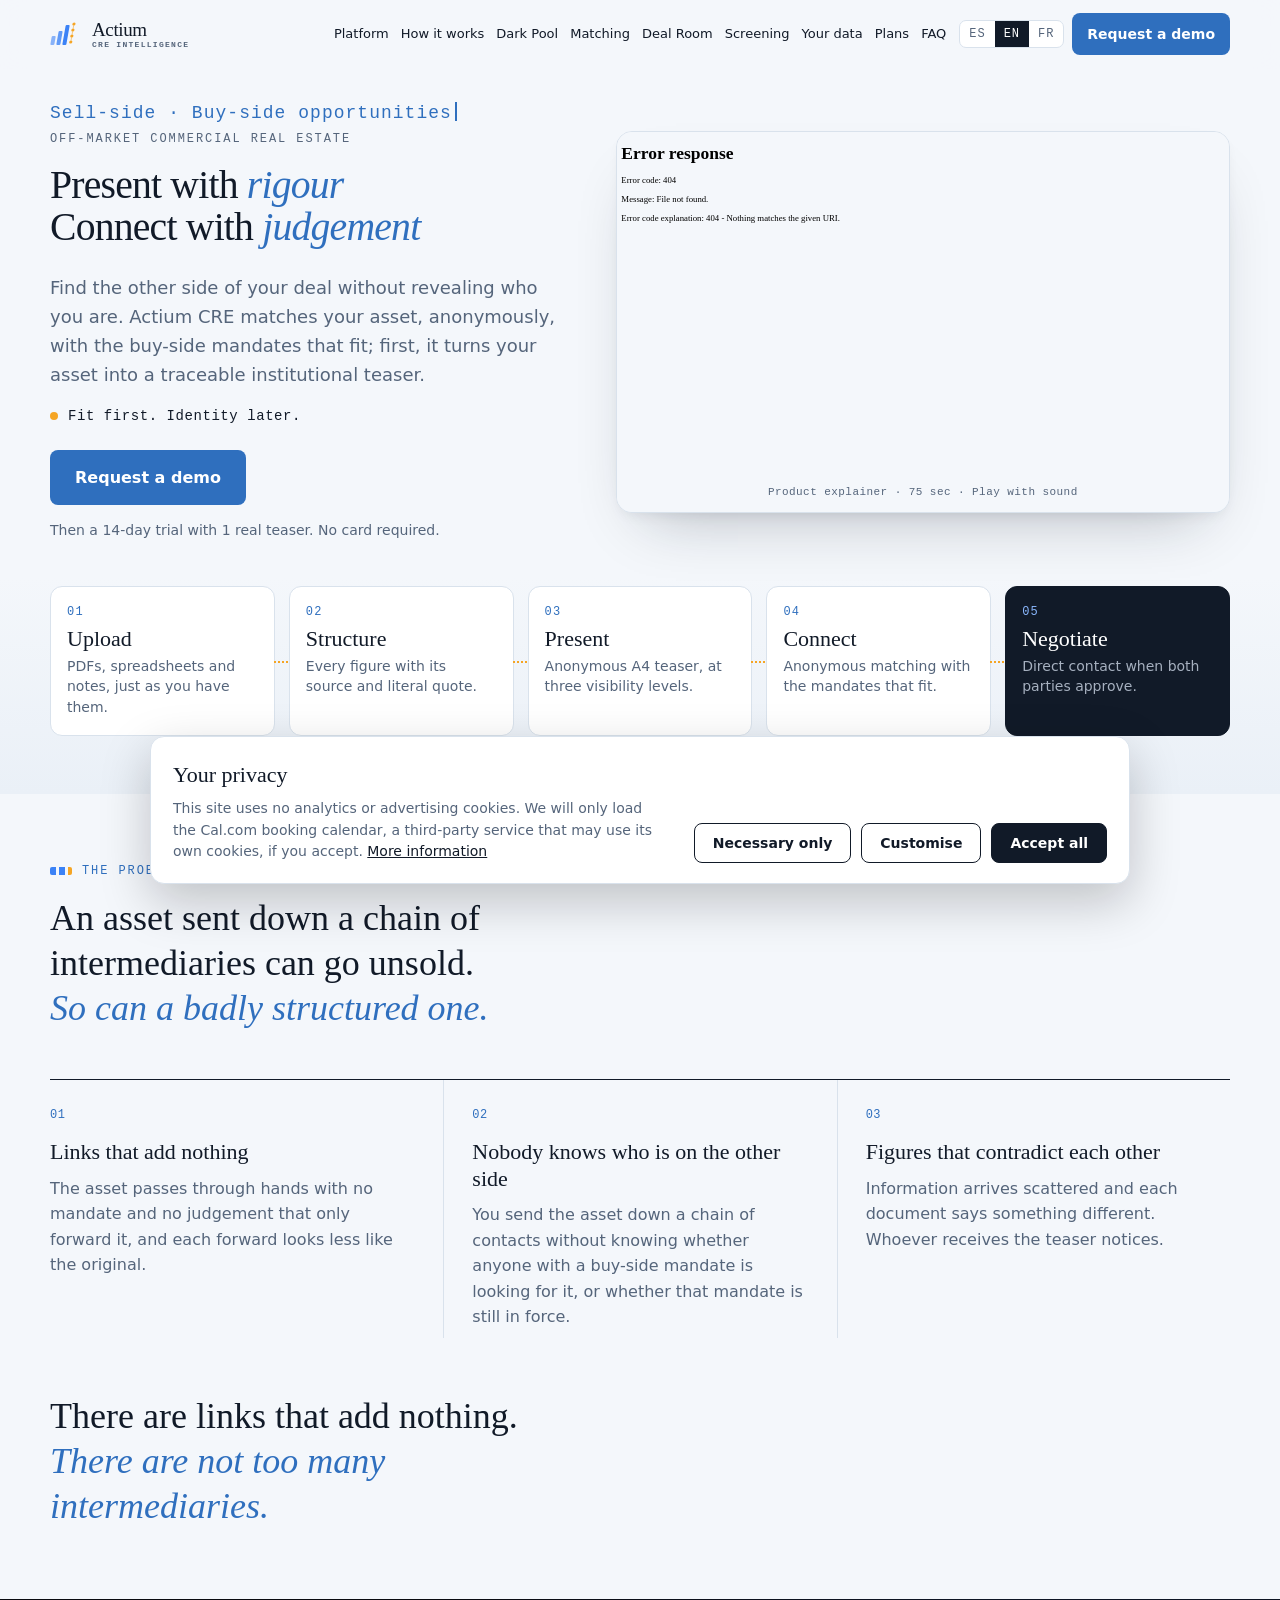
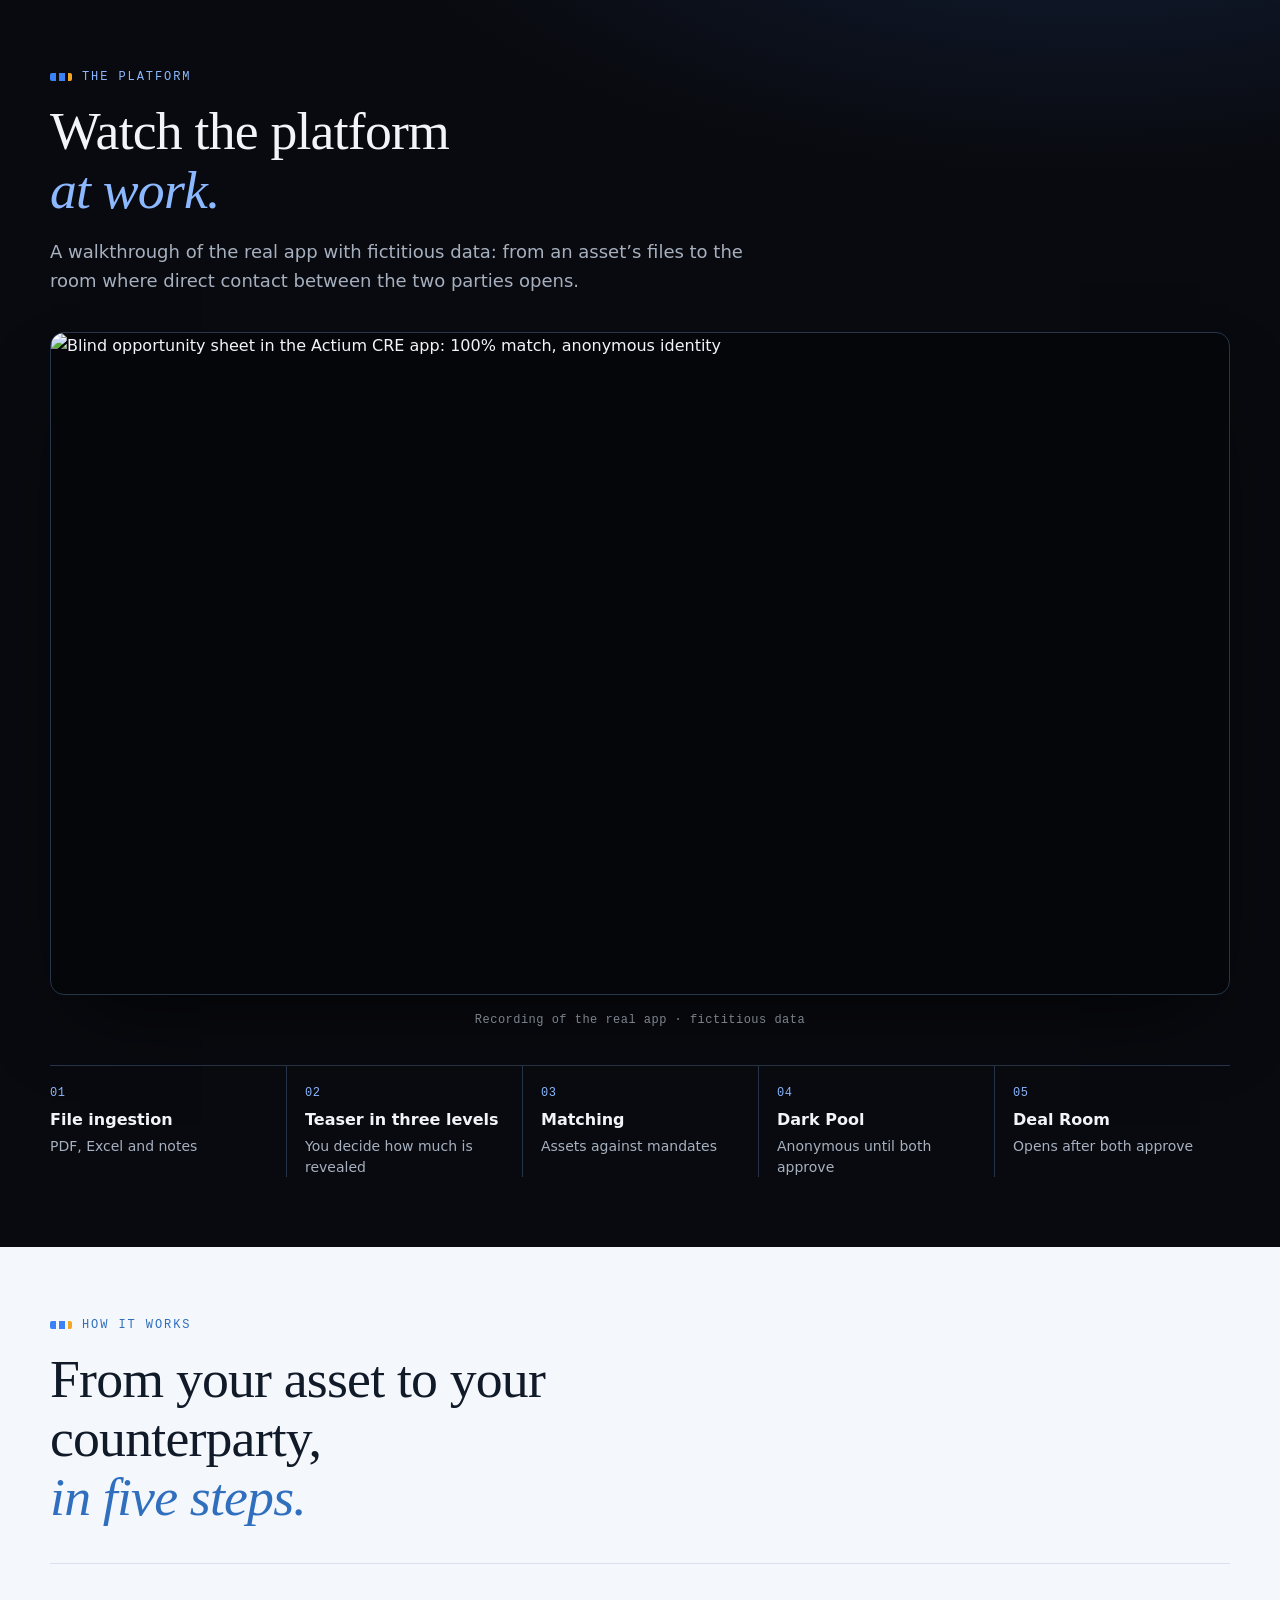
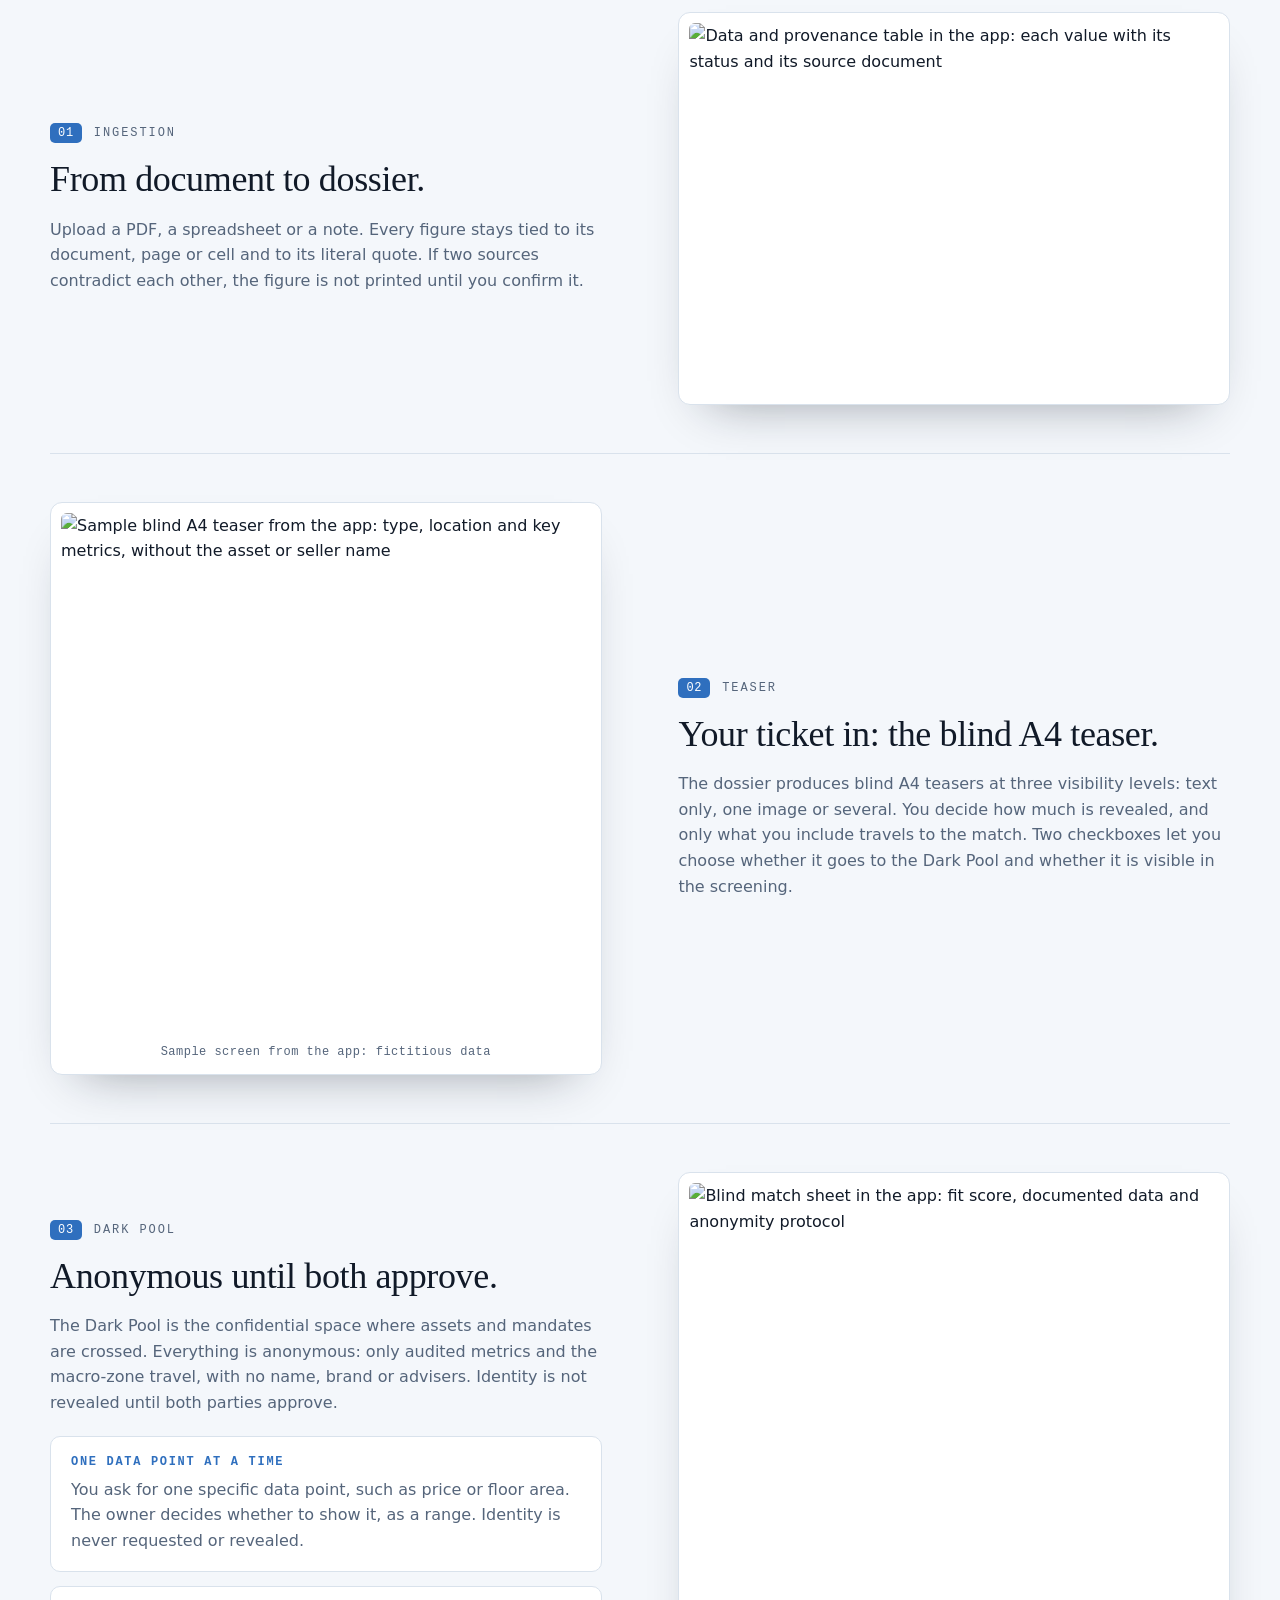
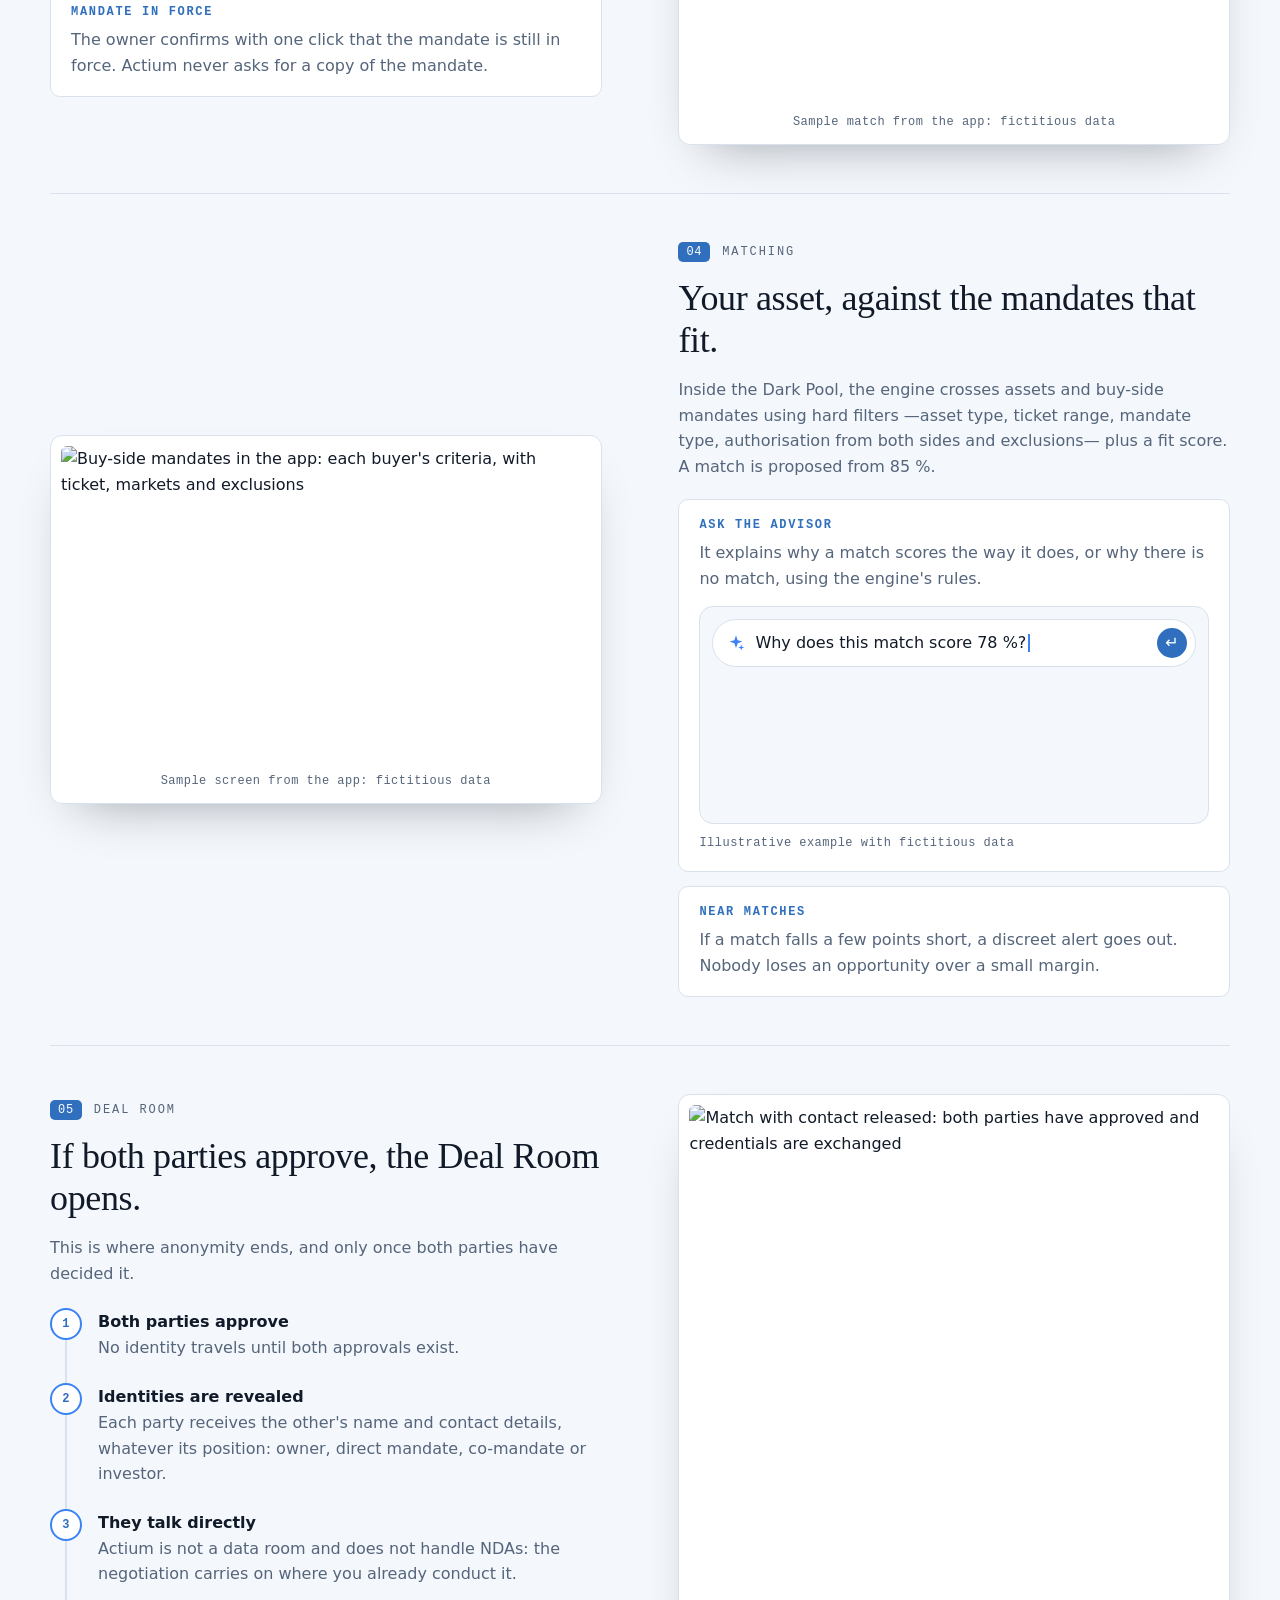
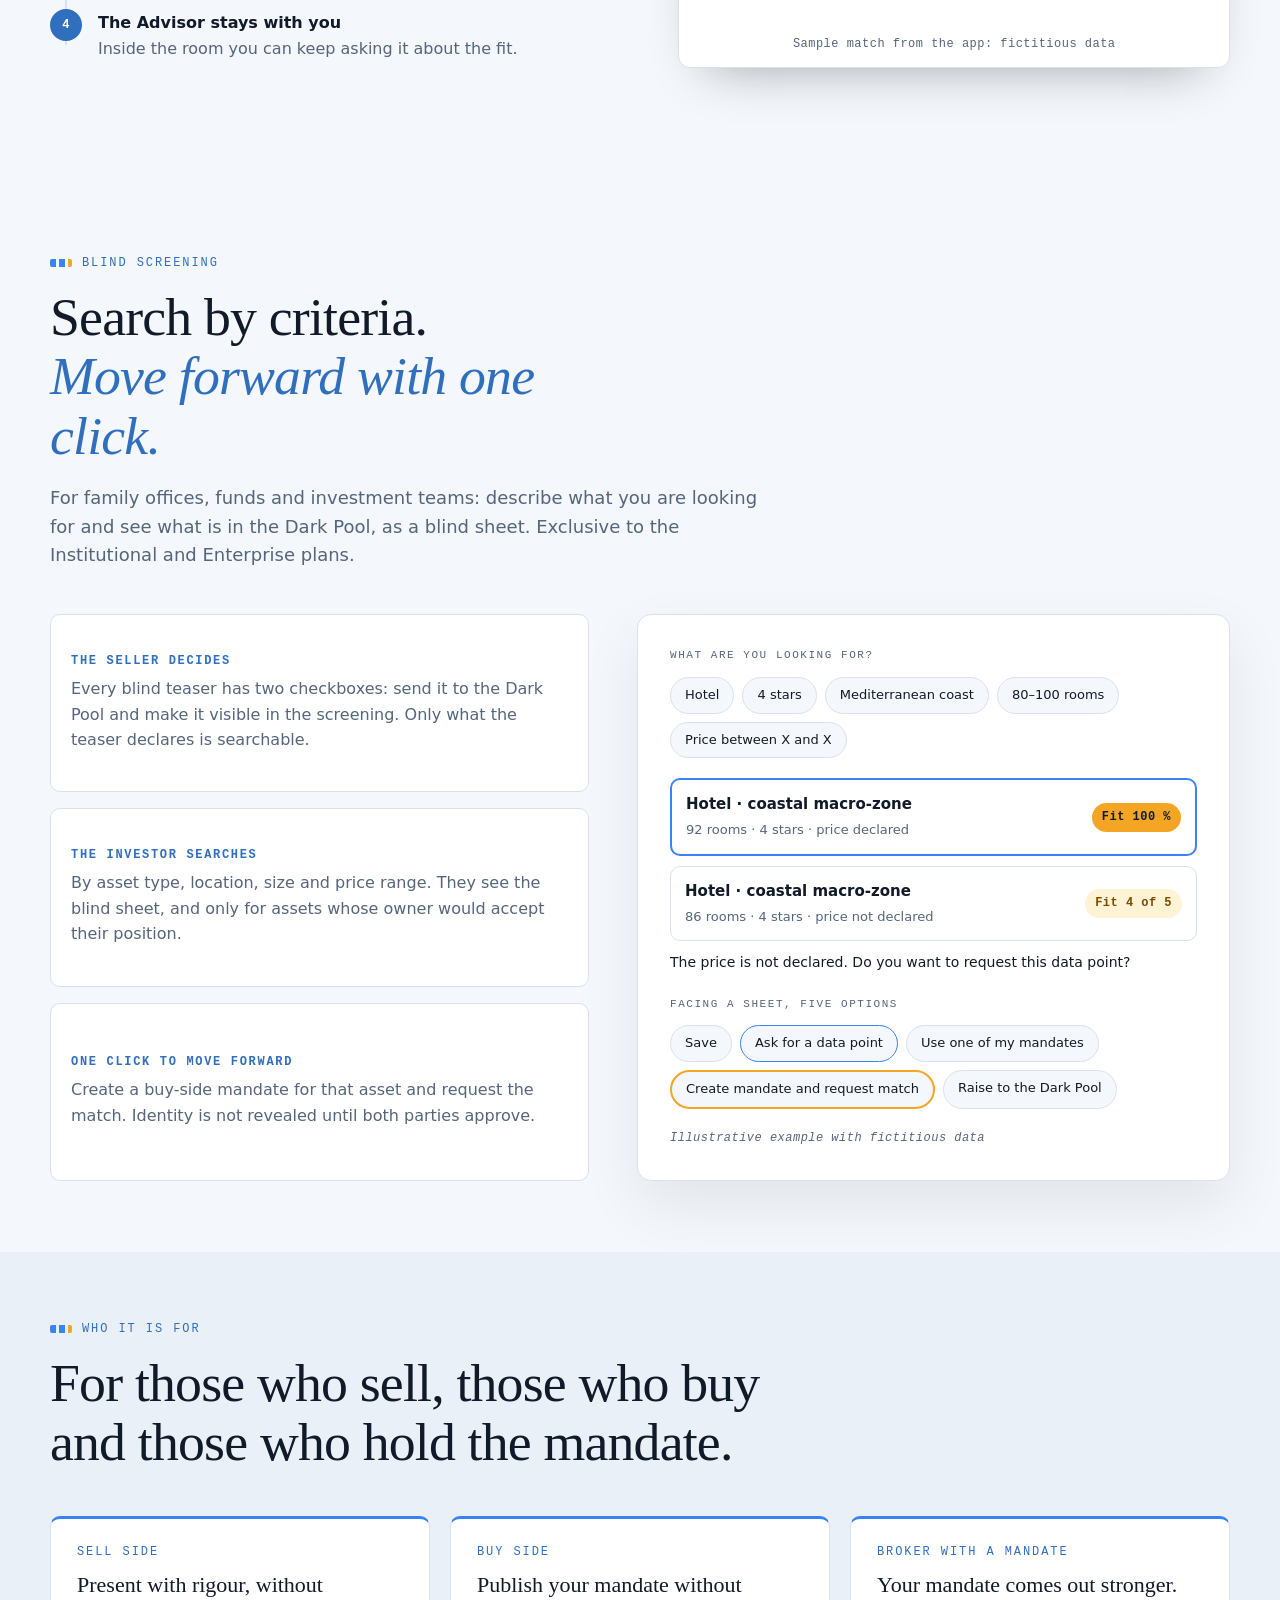
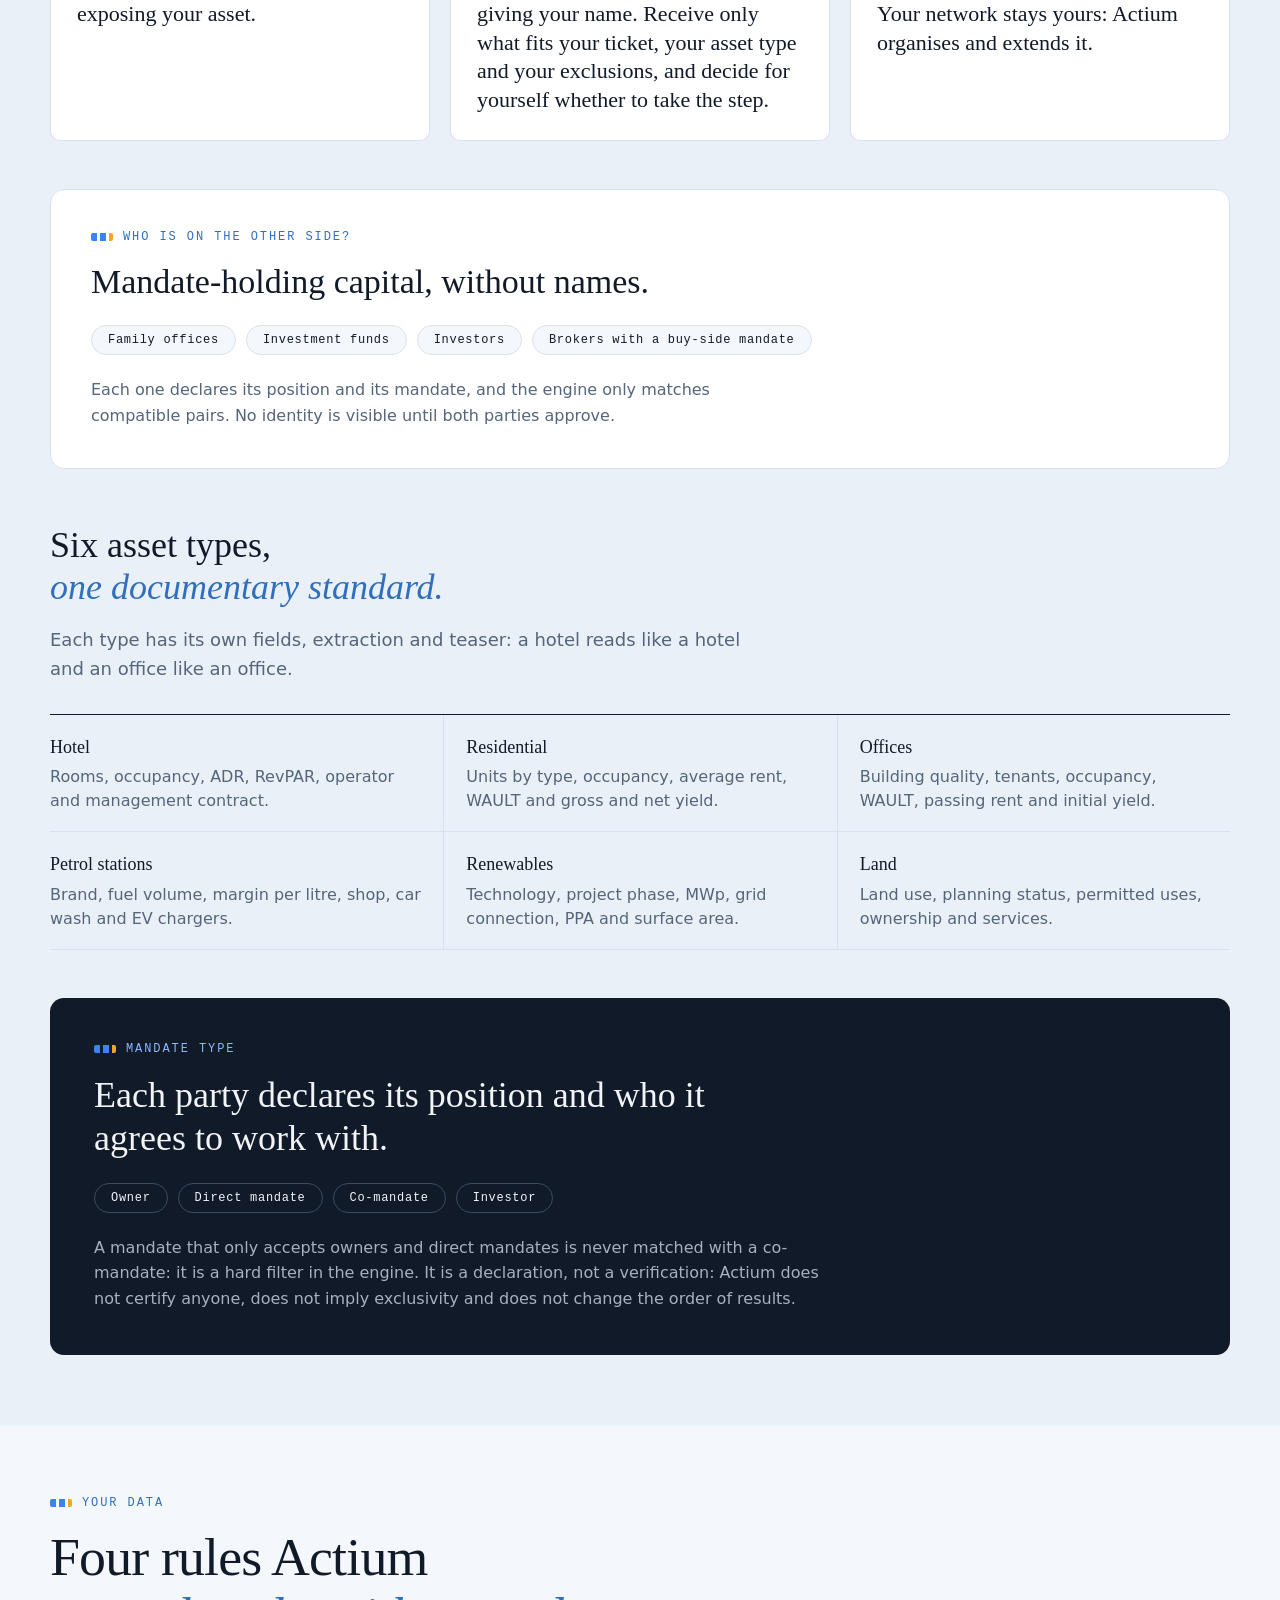
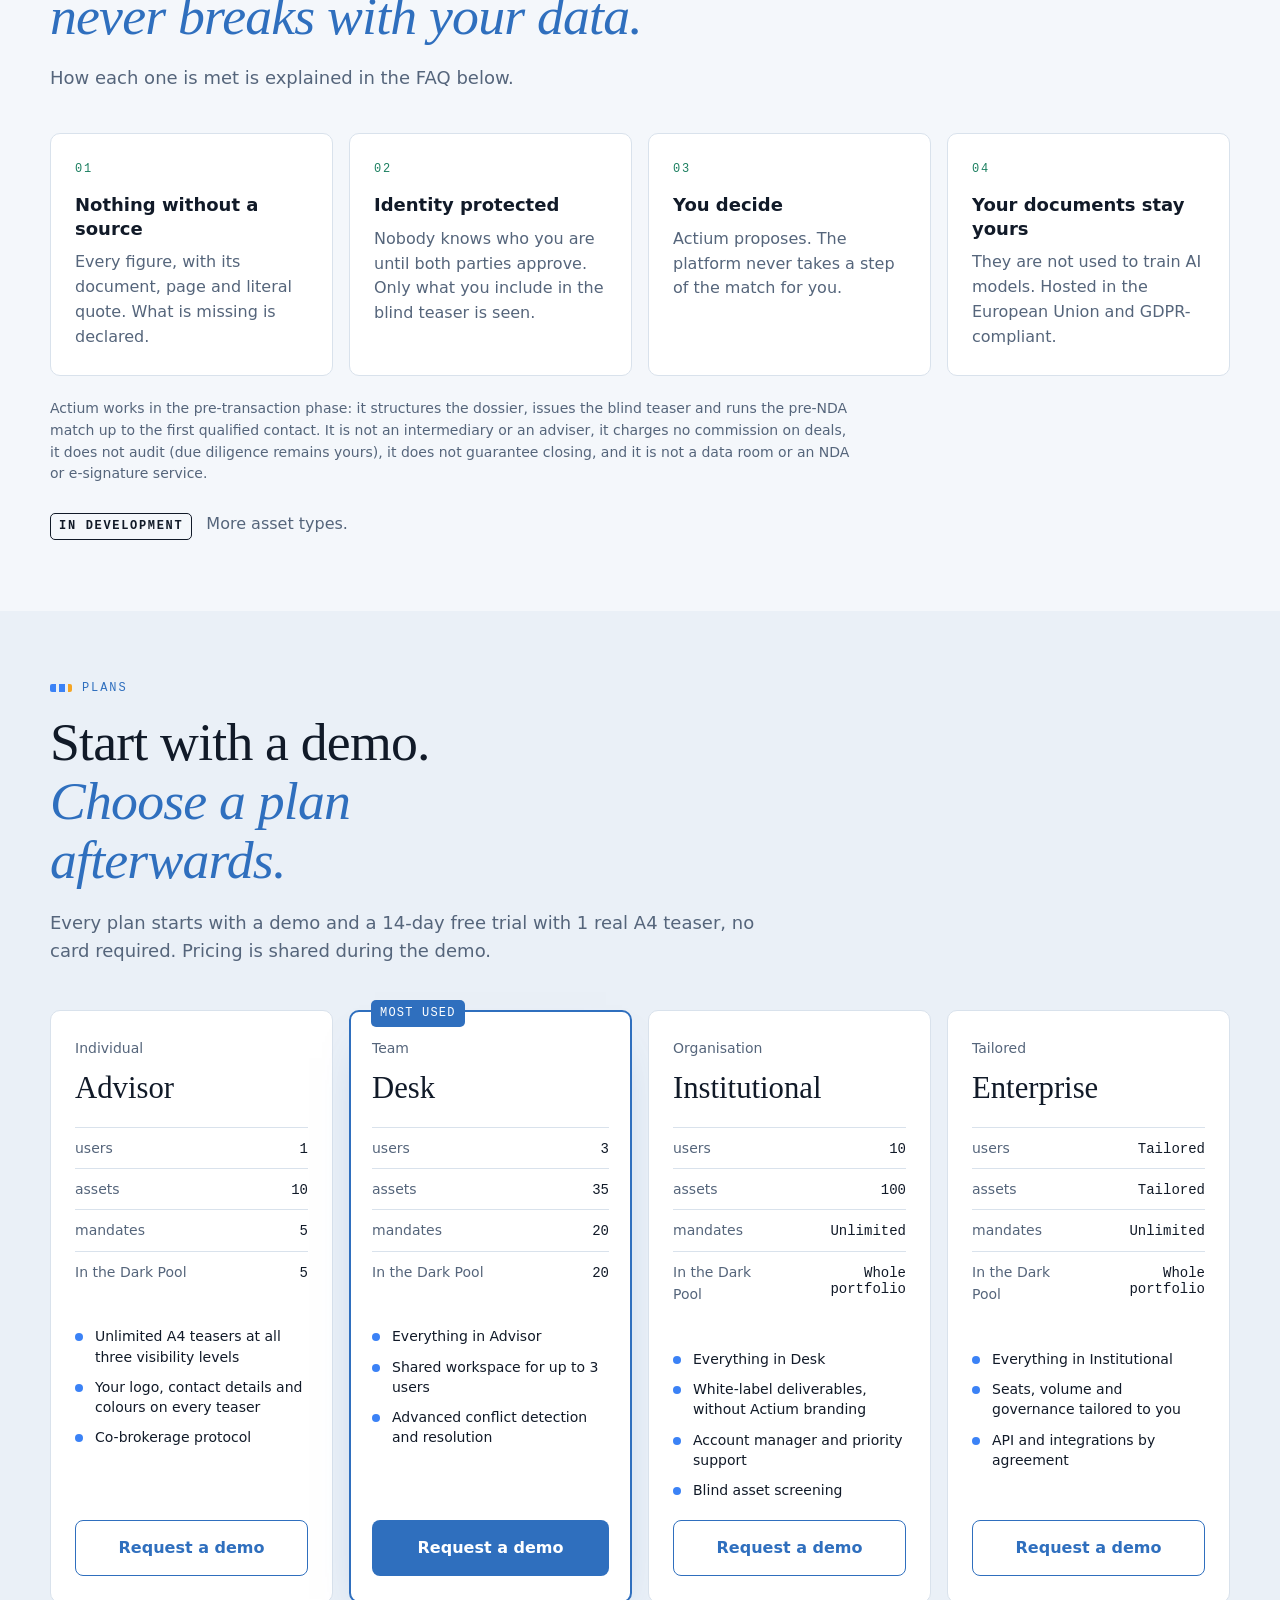
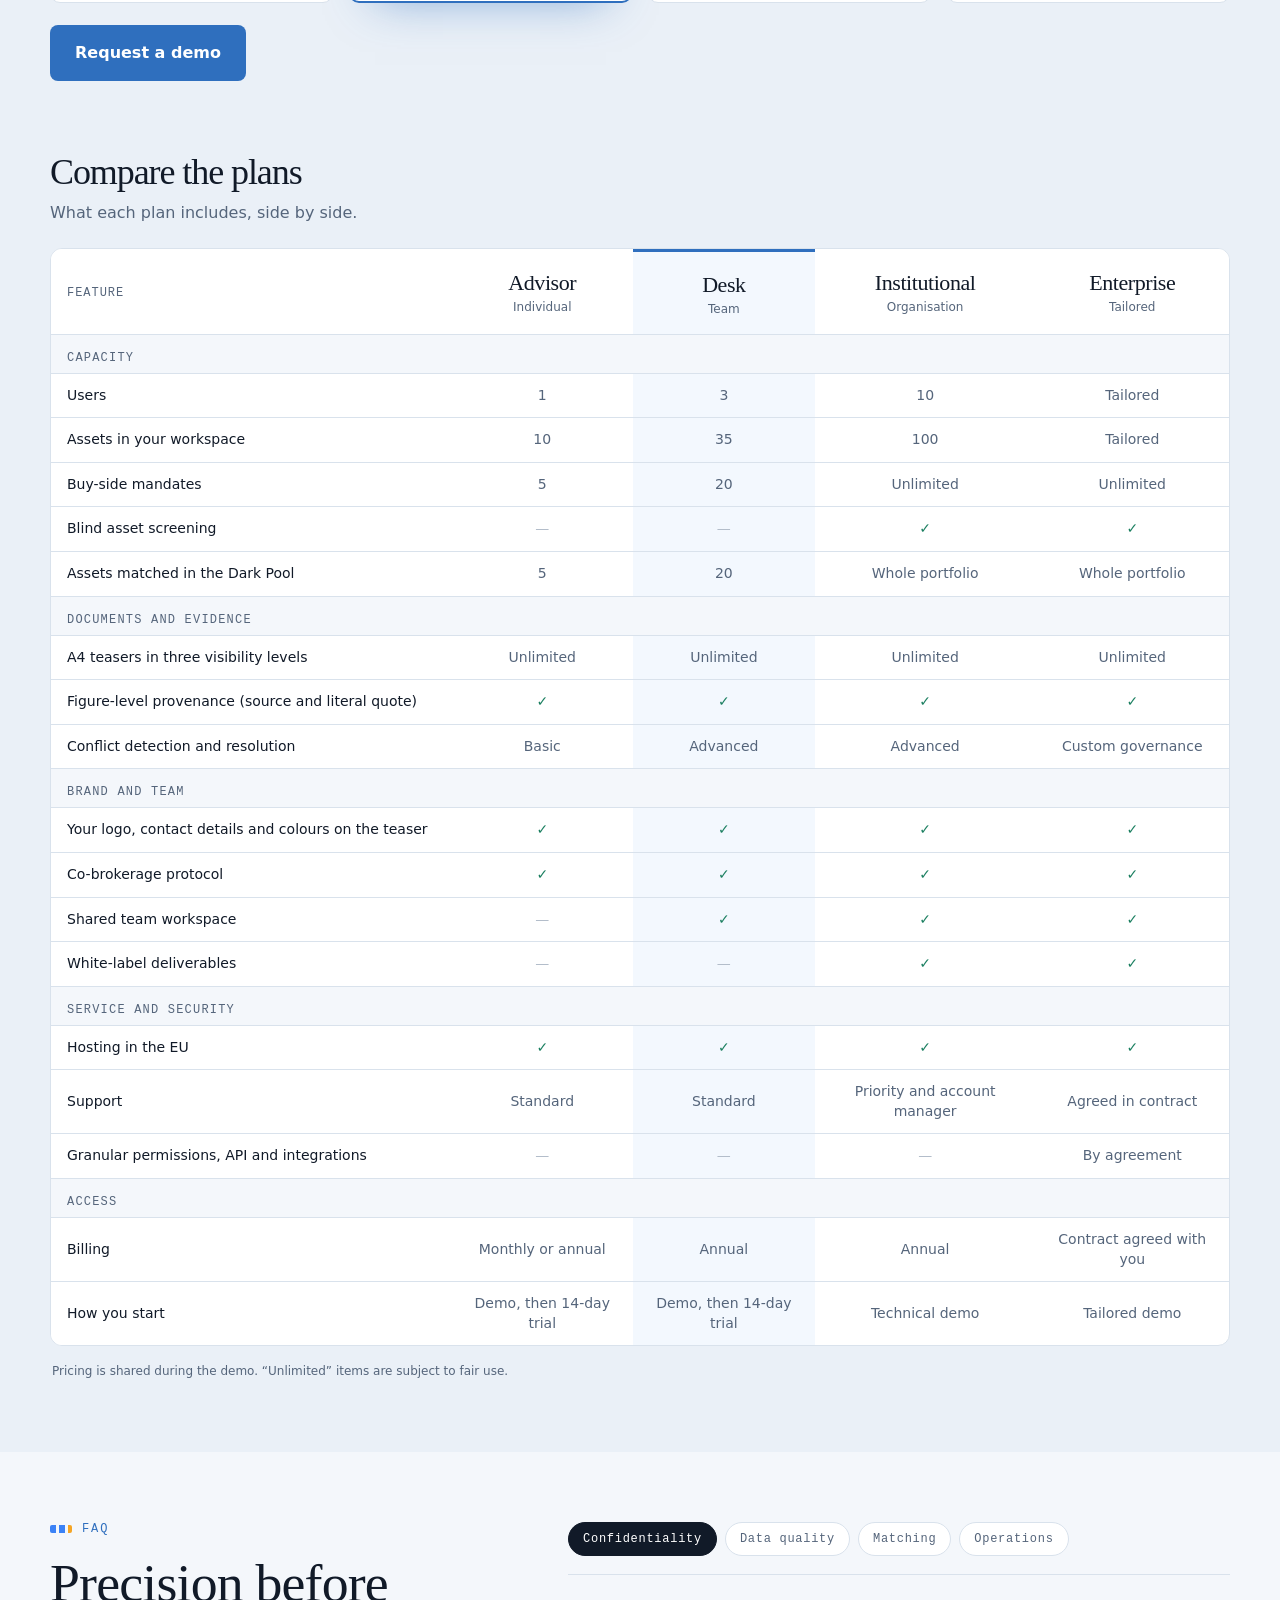
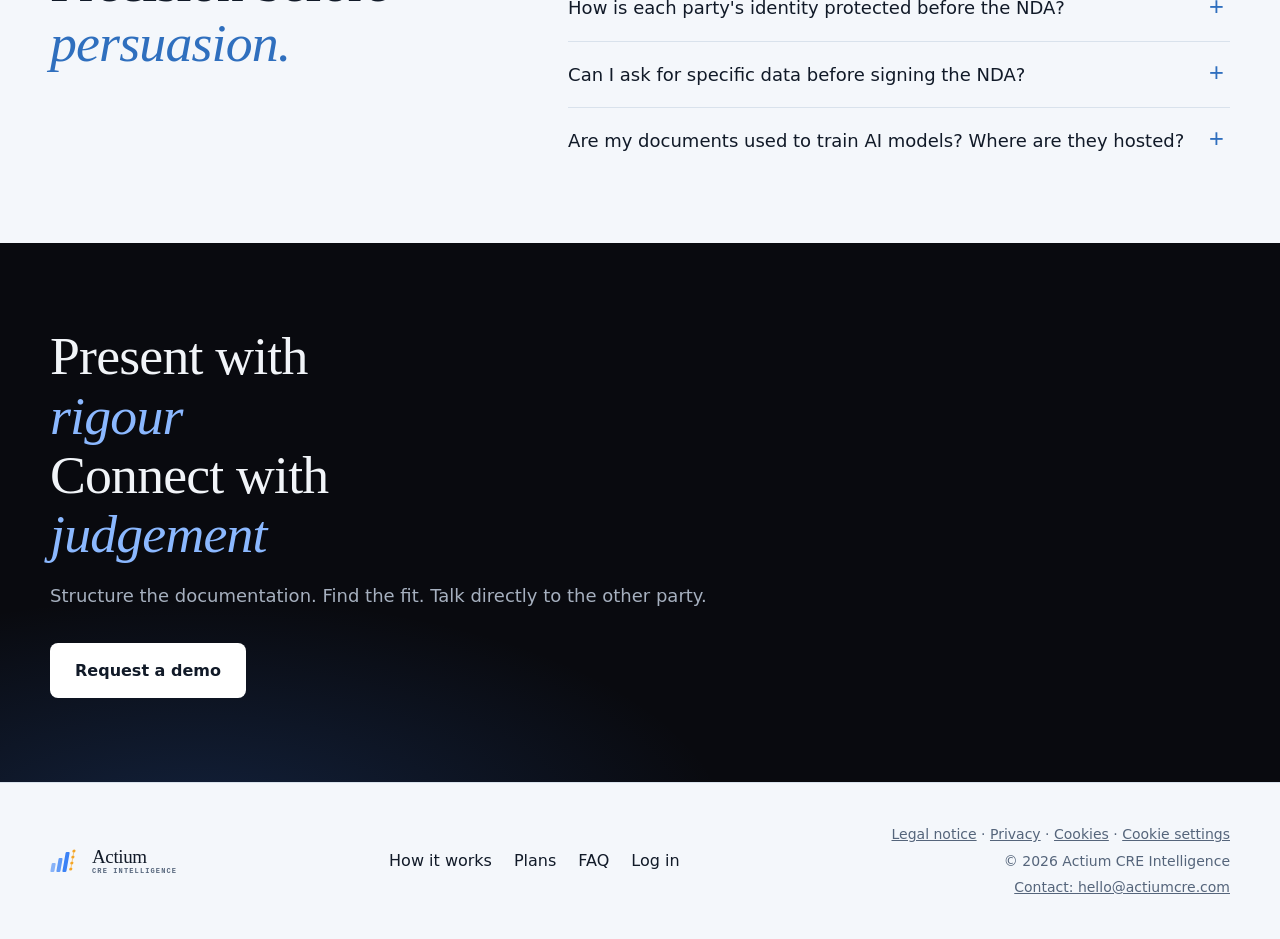
==== index.html @ a1910dad "Para quien: title on two lines (ES/EN/FR) Co-Authored-By: Claude Sonnet 5.5 <noreply@anthropic.com> " ====
<!doctype html>
<html lang="es">
  <head>
    <meta charset="UTF-8" />
    <meta name="viewport" content="width=device-width, initial-scale=1.0" />
    <meta name="theme-color" content="#f4f7fb" />
    <title data-i18n="meta.title">Actium CRE Intelligence — Presenta con rigor. Conecta con criterio</title>
    <meta name="description" data-i18n-content="meta.desc" content="Actium CRE Intelligence te ayuda a encontrar a la otra parte de tu operación: cruza, de forma anónima, tus activos con mandatos de compra en real estate comercial off-market." />
    <meta property="og:type" content="website" />
    <meta property="og:title" data-i18n-content="meta.title" content="Actium CRE Intelligence — Presenta con rigor. Conecta con criterio" />
    <meta property="og:description" data-i18n-content="meta.desc" content="Actium CRE Intelligence te ayuda a encontrar a la otra parte de tu operación: cruza, de forma anónima, tus activos con mandatos de compra en real estate comercial off-market." />
    <meta property="og:site_name" content="Actium CRE Intelligence" />
    <meta property="og:locale" content="es_ES" />
    <meta property="og:url" content="https://actiumcre.com/" />
    <meta property="og:image" content="https://actiumcre.com/og-actium-v2.jpg" />
    <meta property="og:image:type" content="image/jpeg" />
    <meta property="og:image:width" content="1200" />
    <meta property="og:image:height" content="630" />
    <meta name="twitter:card" content="summary_large_image" />
    <meta name="twitter:image" content="https://actiumcre.com/og-actium-v2.jpg" />
    <link rel="canonical" href="https://actiumcre.com/" />
    <link rel="icon" type="image/svg+xml" href="/brand/favicon.svg" />
    <link rel="apple-touch-icon" href="/brand/apple-touch-icon.png" />
    <link rel="icon" type="image/png" sizes="32x32" href="/brand/favicon-32.png" />
    <link rel="preload" href="/fonts/newsreader-latin-wght-normal.woff2" as="font" type="font/woff2" crossorigin />
    <link rel="preload" href="/fonts/ibm-plex-sans-latin-400-normal.woff2" as="font" type="font/woff2" crossorigin />
    <link rel="stylesheet" href="/styles.css?v=20261031-hero-v2" />
  </head>
  <body>
    <a class="skip-link" href="#main" data-i18n="nav.skip">Saltar al contenido</a>

    <header class="site-header" id="top">
      <div class="wrap header-inner">
        <a class="brand" href="#top" data-i18n-aria="brand.aria" aria-label="Actium CRE Intelligence, inicio">
          <svg class="brand-icon" viewBox="0 0 64 64" aria-hidden="true"><g transform="skewX(-10)"><rect x="10" y="36" width="8" height="18" rx="2" fill="#3B82F6" opacity=".58"/><rect x="22" y="26" width="8" height="28" rx="2" fill="#3B82F6" opacity=".8"/><rect x="34" y="14" width="8" height="40" rx="2" fill="#3B82F6"/><circle cx="50" cy="48" r="3.2" fill="#F5A524"/><circle cx="50" cy="36" r="3.2" fill="#F5A524"/><circle cx="50" cy="24" r="3.2" fill="#F5A524"/><circle cx="50" cy="12" r="3.2" fill="#F5A524"/><path d="M50 15.5v5M50 27.5v5M50 39.5v5" stroke="#F5A524" stroke-width="1.5" stroke-linecap="round" opacity=".72"/></g></svg>
          <span class="brand-word">Actium<small>CRE INTELLIGENCE</small></span>
        </a>
        <nav class="main-nav" id="main-nav" data-i18n-aria="nav.label" aria-label="Navegación principal">
          <a href="#plataforma" data-i18n="nav.platform">Plataforma</a>
          <a href="#como-funciona" data-i18n="nav.how">Cómo funciona</a>
          <a href="#dark-pool" data-i18n="nav.pool">Dark Pool</a>
          <a href="#matching" data-i18n="nav.match">Matching</a>
          <a href="#deal-room" data-i18n="nav.deal">Deal Room</a>
          <a href="#screening" data-i18n="nav.screening">Screening</a>
          <a href="#tus-datos" data-i18n="nav.data">Tus datos</a>
          <a href="#planes" data-i18n="nav.plans">Planes</a>
          <a href="#faq" data-i18n="nav.faq">FAQ</a>
        </nav>
        <div class="header-actions">
          <div class="lang" role="group" data-i18n-aria="nav.lang" aria-label="Idioma">
            <button type="button" class="lang-btn is-active" data-lang="es" aria-pressed="true">ES</button>
            <button type="button" class="lang-btn" data-lang="en" aria-pressed="false">EN</button>
            <button type="button" class="lang-btn" data-lang="fr" aria-pressed="false">FR</button>
          </div>
          <a class="header-login" href="https://app.actiumcre.com/?action=login" data-i18n="nav.login">Iniciar sesión</a>
          <a class="button button-primary button-small" data-demo href="https://cal.com/actiumcre/30min" target="_blank" rel="noopener" data-i18n="nav.demo">Solicita demo</a>
          <button type="button" class="menu-toggle" aria-expanded="false" aria-controls="main-nav" data-i18n-aria="nav.menu" aria-label="Abrir menú"><span></span><span></span><span></span></button>
        </div>
      </div>
    </header>

    <main id="main">
      <!-- 1 · HERO -->
      <section class="hero" aria-labelledby="hero-title">
        <div class="wrap hero-grid">
          <div class="hero-copy">
            <div class="hero-head">
            <div class="hero-kicker">
              <p class="typed mono" id="hero-typed"><span class="typed-ghost" data-i18n="hero.typed" aria-hidden="true">Oportunidades Sell-side · Buy-side</span><span class="typed-live" aria-hidden="true"></span><span class="typed-caret" aria-hidden="true"></span></p>
              <p class="eyebrow" data-i18n="hero.eyebrow">Real estate comercial off-market</p>
            </div>
            <h1 id="hero-title" data-i18n="hero.title">Presenta con <em>rigor</em><br />Conecta con <em>criterio</em></h1>
            </div>
            <div class="hero-side">
            <p class="lede" data-i18n="hero.lede">Encuentra a la otra parte de tu operación sin exponer quién eres. Actium CRE cruza, de forma anónima, tu activo con los mandatos de compra que encajan; antes, lo convierte en un teaser institucional trazable.</p>
            <p class="principle" data-i18n="hero.principle">Primero el encaje. Después la identidad.</p>
            <div class="hero-actions">
              <a class="button button-primary" data-demo href="https://cal.com/actiumcre/30min" target="_blank" rel="noopener" data-i18n="hero.cta">Solicita demo</a>
              <p class="hero-note" data-i18n="hero.note">Después, 14 días de prueba con 1 teaser real. Sin tarjeta.</p>
            </div>
            </div>
          </div>
          <div class="hero-visual hero-explainer-embed" role="group" aria-label="Actium CRE product explainer">
            <iframe src="/explainer.html" title="Actium CRE product explainer — 75 seconds" loading="eager" allow="autoplay" scrolling="no"></iframe>
            <p class="hero-explainer-caption mono">Product explainer · 75 sec · Play with sound</p>
          </div>
        </div>

        <div class="wrap">
          <ol class="roadmap" data-i18n-aria="road.label" aria-label="El recorrido, de tus documentos al contacto directo">
            <li><span class="mono">01</span><strong data-i18n="road1t">Sube</strong><small data-i18n="road1d">PDF, Excel y notas, tal como los tienes.</small></li>
            <li><span class="mono">02</span><strong data-i18n="road2t">Estructura</strong><small data-i18n="road2d">Cada dato con su fuente y su cita literal.</small></li>
            <li><span class="mono">03</span><strong data-i18n="road3t">Presenta</strong><small data-i18n="road3d">Teaser A4 anónimo, en tres niveles de visibilidad.</small></li>
            <li><span class="mono">04</span><strong data-i18n="road4t">Conecta</strong><small data-i18n="road4d">Cruce anónimo con los mandatos que encajan.</small></li>
            <li><span class="mono">05</span><strong data-i18n="road5t">Negocia</strong><small data-i18n="road5d">Contacto directo cuando las dos partes aprueban.</small></li>
          </ol>
        </div>
      </section>

      <!-- 2 · PROBLEMA -->
      <section class="problem section" id="problema" aria-labelledby="problem-title">
        <div class="wrap">
          <p class="kicker" data-i18n="problem.kicker">El problema</p>
          <h2 id="problem-title" class="display" data-i18n="problem.title">Un activo enviado a una cadena de intermediarios puede quedarse sin vender.<br /><em>Mal estructurado, también.</em></h2>
          <div class="problem-grid">
            <article><span class="num mono">01</span><h3 data-i18n="problem.p3t">Eslabones que no aportan</h3><p data-i18n="problem.p3b">El activo pasa por manos sin mandato ni criterio que solo reenvían, y cada reenvío se parece menos al original.</p></article>
            <article><span class="num mono">02</span><h3 data-i18n="problem.p4t">Nadie sabe quién está al otro lado</h3><p data-i18n="problem.p4b">Envías el activo a una cadena de contactos sin saber si alguien con mandato de compra lo busca, ni si ese mandato sigue vigente.</p></article>
            <article><span class="num mono">03</span><h3 data-i18n="problem.p2t">Cifras que se contradicen</h3><p data-i18n="problem.p2b">La información llega dispersa y cada documento dice una cosa distinta. Quien recibe el teaser lo nota.</p></article>
          </div>
          <p class="problem-close" data-i18n="problem.close">Sobran los eslabones que no aportan.<br /><em>No sobran los intermediarios.</em></p>
        </div>
      </section>

      <!-- 3 · PLATAFORMA (vídeo) -->
      <section class="platform section dark" id="plataforma" aria-labelledby="platform-title">
        <div class="wrap">
          <div class="section-head">
            <p class="kicker" data-i18n="platform.kicker">La plataforma</p>
            <h2 id="platform-title" class="display" data-i18n="platform.title">Mira la plataforma<br /><em>funcionando.</em></h2>
            <p class="section-lede" data-i18n="platform.lede">Un recorrido con la app real y datos ficticios: de los archivos de un activo a la sala donde se abre el contacto directo entre las dos partes.</p>
          </div>
          <div class="video-frame" id="video-frame">
            <video id="platform-video" controls preload="none" playsinline poster="/video/poster-es.webp" data-poster-es="/video/poster-es.webp" data-poster-en="/video/poster-en.webp" data-src-es="/video/plataforma-es.mp4" data-src-en="/video/plataforma-en.mp4" data-i18n-aria="platform.videoLabel" aria-label="Vídeo: recorrido por la plataforma, de la ingesta de archivos a la Deal Room">
              <span data-i18n="platform.noVideo">Tu navegador no puede reproducir este vídeo.</span>
            </video>
          </div>
          <p class="video-note mono" data-i18n="platform.note">Grabación de la app real · datos ficticios</p>
          <ol class="chapters" data-i18n-aria="platform.chaptersLabel" aria-label="Qué verás en el recorrido">
            <li><span class="mono">01</span><strong data-i18n="platform.c1">Ingesta de archivos</strong><small data-i18n="platform.c1d">PDF, Excel y notas</small></li>
            <li><span class="mono">02</span><strong data-i18n="platform.c2">Teaser en tres niveles</strong><small data-i18n="platform.c2d">Cuánto se revela, tú decides</small></li>
            <li><span class="mono">03</span><strong data-i18n="platform.c3">Matching</strong><small data-i18n="platform.c3d">Activos frente a mandatos</small></li>
            <li><span class="mono">04</span><strong data-i18n="platform.c4">Dark Pool</strong><small data-i18n="platform.c4d">Anónimo hasta que ambos aprueban</small></li>
            <li><span class="mono">05</span><strong data-i18n="platform.c5">Deal Room</strong><small data-i18n="platform.c5d">Se abre con la doble aprobación</small></li>
          </ol>
        </div>
      </section>

      <!-- 4 · CÓMO FUNCIONA -->
      <section class="how section" id="como-funciona" aria-labelledby="how-title">
        <div class="wrap">
          <p class="kicker" data-i18n="how.kicker">Cómo funciona</p>
          <h2 id="how-title" class="display" data-i18n="how.title">De tu activo a tu contraparte,<br /><em>en cinco pasos.</em></h2>

          <article class="step" id="estructura">
            <div class="step-copy">
              <p class="step-label"><span class="mono">01</span><span data-i18n="s1.label">Ingesta</span></p>
              <h3 data-i18n="s1.title">Del documento al expediente.</h3>
              <p data-i18n="s1.body">Sube un PDF, un Excel o una nota. Cada dato queda ligado a su documento, página o celda y a su cita literal. Si dos fuentes se contradicen, la cifra no se imprime hasta que tú la confirmas.</p>
            </div>
            <figure class="shot shot-wide"><img src="/app/es/provenance.webp" data-src-es="/app/es/provenance.webp" data-src-en="/app/provenance.webp" data-i18n-alt="s1.alt" alt="Tabla de datos y procedencia de la app: cada valor con su estado y su documento de origen" width="1400" height="980" loading="lazy" /></figure>
          </article>

          <article class="step" id="teaser">
            <div class="step-copy">
              <p class="step-label"><span class="mono">02</span><span data-i18n="t1.label">Teaser</span></p>
              <h3 data-i18n="t1.title">Tu billete de entrada: el teaser ciego A4.</h3>
              <p data-i18n="t1.body">Del expediente salen teasers ciegos A4 en tres niveles de visibilidad: solo texto, una imagen o varias. Tú decides cuánto se revela, y solo lo que incluyes viaja al cruce. Con dos casillas eliges si va al Dark Pool y si es visible en el screening.</p>
            </div>
            <figure class="shot shot-tall"><img src="/app/es/teaser-blind.webp" data-src-es="/app/es/teaser-blind.webp" data-src-en="/app/teaser-cover.webp" data-i18n-alt="t1.alt" alt="Teaser ciego A4 de ejemplo de la app: tipología, ubicación y métricas clave, sin el nombre del activo ni del vendedor" width="900" height="840" loading="lazy" /><figcaption class="mono" data-i18n="how.shotNote">Pantalla de ejemplo de la app: datos ficticios</figcaption></figure>
          </article>

          <article class="step" id="dark-pool">
            <div class="step-copy">
              <p class="step-label"><span class="mono">03</span><span data-i18n="p1.label">Dark Pool</span></p>
              <h3 data-i18n="p1.title">Anónimo hasta que ambos aprueban.</h3>
              <p data-i18n="s2.poolBody">El Dark Pool es el espacio confidencial donde se cruzan los activos y los mandatos. Todo es anónimo: solo viajan las métricas auditadas y la macrozona, sin nombre, marca ni asesores. La identidad no se revela hasta que las dos partes aprueban.</p>
              <div class="subcards">
                <div class="subcard"><h4 data-i18n="p1.askTitle">Consulta dato a dato</h4><p data-i18n="p1.askBody">Pides un dato concreto, como el precio o la superficie. El propietario decide si lo muestra, en rango. La identidad nunca se pide ni se revela.</p></div>
                <div class="subcard"><h4 data-i18n="p1.validTitle">Mandato vigente</h4><p data-i18n="p1.validBody">El propietario confirma con un clic que su mandato sigue en vigor. Actium nunca pide copia del mandato.</p></div>
              </div>
            </div>
            <figure class="shot shot-tall"><img src="/app/es/match-proposed.webp" data-src-es="/app/es/match-proposed.webp" data-src-en="/app/match-proposed.webp" data-i18n-alt="p1.alt" alt="Ficha de cruce ciego de la app: puntuación de encaje, datos documentados y protocolo de anonimato" width="1000" height="1583" loading="lazy" /><figcaption class="mono" data-i18n="how.demoNote">Cruce de ejemplo de la app: datos ficticios</figcaption></figure>
          </article>

          <article class="step" id="matching">
            <div class="step-copy">
              <p class="step-label"><span class="mono">04</span><span data-i18n="s2.label">Matching</span></p>
              <h3 data-i18n="s2.title">Tu activo, frente a los mandatos que encajan.</h3>
              <p data-i18n="s2.matchBody">Dentro del Dark Pool, el motor cruza activos y mandatos de compra con filtros duros —tipo de activo, horquilla de ticket, tipo de mandato, autorización de ambas partes y exclusiones— y una puntuación de encaje. Se propone un cruce desde el 85 %.</p>
              <div class="subcards">
                <div class="subcard adv-card">
                  <h4 data-i18n="s2.advTitle">Pregunta al Advisor</h4>
                  <p data-i18n="s2.advBody">Explica por qué un cruce puntúa así o por qué no hay match, con las reglas del motor.</p>
                  <div class="adv-demo" id="adv-demo" role="img" data-i18n-aria="adv.aria" aria-label="Ejemplo animado: se escribe una pregunta al Advisor y este responde.">
                    <div class="adv-input" aria-hidden="true">
                      <svg class="adv-spark" viewBox="0 0 24 24" width="18" height="18" fill="currentColor"><path d="M12 2l2.2 6.3L20.5 10l-6.3 2.2L12 18.5l-2.2-6.3L3.5 10l6.3-1.7L12 2zm7 12l1 2.9 2.9 1-2.9 1-1 2.9-1-2.9-2.9-1 2.9-1 1-2.9z"/></svg>
                      <span class="adv-typed" id="adv-q"></span><span class="adv-caret"></span>
                      <span class="adv-send">&#8629;</span>
                    </div>
                    <div class="adv-answer" id="adv-a" aria-hidden="true"></div>
                  </div>
                  <p class="adv-note mono" data-i18n="adv.note">Ejemplo ilustrativo con datos ficticios</p>
                </div>
                <div class="subcard"><h4 data-i18n="s2.nearTitle">Casi-matches</h4><p data-i18n="s2.nearBody">Si a un cruce le faltan pocos puntos, se avisa con discreción. Nadie pierde una oportunidad por un margen pequeño.</p></div>
              </div>
            </div>
            <figure class="shot shot-wide"><img src="/app/es/mandates.webp" data-src-es="/app/es/mandates.webp" data-src-en="/app/mandates.webp" data-i18n-alt="s2.alt" alt="Mandatos de compra en la app: criterios de cada comprador, con ticket, mercados y exclusiones" width="1400" height="835" loading="lazy" /><figcaption class="mono" data-i18n="how.shotNote">Pantalla de ejemplo de la app: datos ficticios</figcaption></figure>
          </article>

          <article class="step" id="deal-room">
            <div class="step-copy">
              <p class="step-label"><span class="mono">05</span><span data-i18n="s3.label">Deal Room</span></p>
              <h3 data-i18n="s3.title">Si las dos partes aprueban, se abre la Deal Room.</h3>
              <p data-i18n="s3.intro">Aquí se acaba el anonimato, y solo cuando las dos partes lo han decidido.</p>
              <ol class="dr-steps">
                <li><span class="dr-dot mono">1</span><div><h4 data-i18n="dr.1t">Las dos partes aprueban</h4><p data-i18n="dr.1b">Ninguna identidad viaja hasta que existen las dos aprobaciones.</p></div></li>
                <li><span class="dr-dot mono">2</span><div><h4 data-i18n="dr.2t">Se revelan las identidades</h4><p data-i18n="dr.2b">Cada parte recibe el nombre y los datos de contacto de la otra, sea cual sea su posición: titular, mandato directo, co-mandato o inversor.</p></div></li>
                <li><span class="dr-dot mono">3</span><div><h4 data-i18n="dr.3t">Hablan directamente</h4><p data-i18n="dr.3b">Actium no es un data room ni gestiona NDA: la negociación sigue donde ya la haces.</p></div></li>
                <li><span class="dr-dot mono">4</span><div><h4 data-i18n="dr.4t">El Advisor sigue contigo</h4><p data-i18n="dr.4b">Dentro de la sala puedes seguir preguntándole por el encaje.</p></div></li>
              </ol>
            </div>
            <figure class="shot shot-tall shot-bottom"><img src="/app/es/match-released.webp" data-src-es="/app/es/match-released.webp" data-src-en="/app/match-released.webp" data-i18n-alt="s3.alt" alt="Cruce con el contacto liberado: las dos partes han aprobado y se intercambian las credenciales" width="1000" height="1923" loading="lazy" /><figcaption class="mono" data-i18n="how.demoNote">Cruce de ejemplo de la app: datos ficticios</figcaption></figure>
          </article>
        </div>
      </section>

      <!-- 4b · SCREENING -->
      <section class="screening section" id="screening" aria-labelledby="scr-title">
        <div class="wrap">
          <p class="kicker" data-i18n="scr.kicker">Screening ciego</p>
          <h2 id="scr-title" class="display" data-i18n="scr.title">Busca con criterios.<br /><em>Avanza con un clic.</em></h2>
          <p class="section-lede" data-i18n="scr.lede">Para family offices, fondos y equipos de inversión: describe lo que buscas y mira qué hay en el Dark Pool, en ficha ciega. Exclusivo de los planes Institutional y Enterprise.</p>
          <div class="scr-grid">
            <div class="scr-points">
              <div class="subcard"><h4 data-i18n="scr.a.t">El vendedor decide</h4><p data-i18n="scr.a.b">Cada teaser ciego tiene dos casillas: enviarlo al Dark Pool y hacerlo visible en el screening. Solo se busca en lo que el teaser declara.</p></div>
              <div class="subcard"><h4 data-i18n="scr.b.t">El inversor busca</h4><p data-i18n="scr.b.b">Por tipología, ubicación, tamaño y horquilla de precio. Ve la ficha ciega, y solo de los activos cuyo propietario aceptaría su posición.</p></div>
              <div class="subcard"><h4 data-i18n="scr.c.t">Avanza con un clic</h4><p data-i18n="scr.c.b">Crea un mandato de compra para ese activo y solicita el matching. La identidad no se revela hasta que las dos partes aprueban.</p></div>
            </div>
            <figure class="scr-card" role="group" data-i18n-aria="scr.aria" aria-label="Ejemplo de búsqueda en el screening ciego, con datos ficticios">
              <p class="scr-label mono" data-i18n="scr.q">¿Qué estás buscando?</p>
              <ul class="scr-chips"><li data-i18n="scr.k1">Hotel</li><li data-i18n="scr.k2">4 estrellas</li><li data-i18n="scr.k3">Costa mediterránea</li><li data-i18n="scr.k4">80–100 habitaciones</li><li data-i18n="scr.k5">Precio entre X y X</li></ul>
              <div class="scr-res is-top"><span><strong data-i18n="scr.r1t">Hotel · macrozona costera</strong><small data-i18n="scr.r1d">92 habitaciones · 4 estrellas · precio declarado</small></span><em class="mono" data-i18n="scr.r1s">Encaja 100 %</em></div>
              <div class="scr-res"><span><strong data-i18n="scr.r1t">Hotel · macrozona costera</strong><small data-i18n="scr.r2d">86 habitaciones · 4 estrellas · precio no declarado</small></span><em class="mono" data-i18n="scr.r2s">Encaja 4 de 5</em></div>
              <p class="scr-ask" data-i18n="scr.ask">El precio no está declarado. ¿Quieres solicitar este dato?</p>
              <p class="scr-label mono" data-i18n="scr.opts">Ante una ficha, cinco opciones</p>
              <ul class="scr-chips scr-opts"><li data-i18n="scr.o1">Guardar</li><li data-i18n="scr.o2">Pedir un dato</li><li data-i18n="scr.o3">Usar un mandato mío</li><li data-i18n="scr.o4">Crear mandato y solicitar matching</li><li data-i18n="scr.o5">Elevar al Dark Pool</li></ul>
              <figcaption class="mono" data-i18n="scr.note">Ejemplo ilustrativo con datos ficticios</figcaption>
            </figure>
          </div>
        </div>
      </section>

      <!-- 5 · PARA QUIÉN -->
      <section class="who section tint" id="para-quien" aria-labelledby="who-title">
        <div class="wrap">
          <p class="kicker" data-i18n="who.kicker">Para quién</p>
          <h2 id="who-title" class="display" data-i18n="who.title">Para quien vende, para quien compra<br />y para quien tiene el mandato.</h2>
          <div class="who-grid">
            <article><h3 data-i18n="who.sellT">Vende</h3><p data-i18n="who.sellB">Presenta con rigor y sin exponer tu activo.</p></article>
            <article><h3 data-i18n="who.buyT">Compra</h3><p data-i18n="who.buyB">Publica tu mandato sin dar tu nombre. Recibe solo lo que encaja con tu ticket, tu tipología y tus exclusiones, y decide tú si das el paso.</p></article>
            <article><h3 data-i18n="who.brokerT">Bróker con mandato</h3><p data-i18n="who.brokerB">Tu mandato sale reforzado. Tu red sigue siendo tuya: Actium la ordena y la amplía.</p></article>
          </div>

          <div class="counter" id="contraparte">
            <p class="kicker" data-i18n="counter.kicker">¿Quién hay al otro lado?</p>
            <h3 data-i18n="counter.title">Capital con mandato, sin nombres.</h3>
            <ul class="pills"><li data-i18n="counter.p1">Family offices</li><li data-i18n="counter.p2">Fondos de inversión</li><li data-i18n="counter.p3">Inversores</li><li data-i18n="counter.p4">Brókers con mandato de compra</li></ul>
            <p data-i18n="counter.body">Cada uno declara su posición y su mandato, y el motor solo cruza parejas compatibles. Ninguna identidad se ve hasta que las dos partes aprueban.</p>
          </div>

          <div class="types">
            <h3 class="types-title" data-i18n="types.title">Seis tipologías de activo,<br /><em>un mismo estándar documental.</em></h3>
            <p class="section-lede" data-i18n="types.intro">Cada tipología tiene sus propios campos, extracción y teaser: un hotel se lee como un hotel y unas oficinas como unas oficinas.</p>
            <ul class="types-grid">
              <li><strong data-i18n="types.hotel">Hotel</strong><span data-i18n="types.hotelD">Habitaciones, ocupación, ADR, RevPAR, operador y contrato de gestión.</span></li>
              <li><strong data-i18n="types.res">Residencial</strong><span data-i18n="types.resD">Unidades por tipología, ocupación, renta media, WAULT y yield bruta y neta.</span></li>
              <li><strong data-i18n="types.office">Oficinas</strong><span data-i18n="types.officeD">Calidad del edificio, inquilinos, ocupación, WAULT, renta en vigor y yield inicial.</span></li>
              <li><strong data-i18n="types.gas">Gasolineras</strong><span data-i18n="types.gasD">Marca, volumen de combustible, margen por litro, tienda, lavado y cargadores EV.</span></li>
              <li><strong data-i18n="types.ren">Renovables</strong><span data-i18n="types.renD">Tecnología, fase del proyecto, MWp, conexión a red, PPA y superficie.</span></li>
              <li><strong data-i18n="types.land">Suelo</strong><span data-i18n="types.landD">Uso del suelo, situación urbanística, usos permitidos, titularidad y servicios.</span></li>
            </ul>
          </div>

          <div class="mandate">
            <p class="kicker" data-i18n="mandate.kicker">Tipo de mandato</p>
            <h3 data-i18n="mandate.title">Cada parte declara su posición y con quién acepta trabajar.</h3>
            <ul class="pills"><li data-i18n="mandate.pill1">Titular</li><li data-i18n="mandate.pill2">Mandato directo</li><li data-i18n="mandate.pill3">Co-mandato</li><li data-i18n="mandate.pill4">Inversor</li></ul>
            <p data-i18n="mandate.body">Un mandato que acepta solo titulares y mandatos directos nunca se cruza con un co-mandato: es un filtro duro del motor. Es una declaración, no una verificación: Actium no certifica a nadie, no implica exclusividad y no altera el orden de los resultados.</p>
          </div>
        </div>
      </section>

      <!-- 6 · TUS DATOS -->
      <section class="trust section" id="tus-datos" aria-labelledby="trust-title">
        <div class="wrap">
          <p class="kicker" data-i18n="data.kicker">Tus datos</p>
          <h2 id="trust-title" class="display" data-i18n="data.title">Cuatro reglas que Actium<br /><em>no rompe con tus datos.</em></h2>
          <p class="section-lede" data-i18n="data.lede">El detalle de cómo se cumplen está en las preguntas frecuentes.</p>
          <div class="rules"><div class="rule"><span class="mono rule-n">01</span><h3 data-i18n="data.r1t">Nada sin fuente</h3><p data-i18n="data.r1b">Cada cifra, con su documento, página y cita literal. Lo que falta, se declara.</p></div><div class="rule"><span class="mono rule-n">02</span><h3 data-i18n="data.r2t">Identidad protegida</h3><p data-i18n="data.r2b">Nadie sabe quién eres hasta que ambas partes aprueban. Solo se ve lo que incluyes en el teaser ciego.</p></div><div class="rule"><span class="mono rule-n">03</span><h3 data-i18n="data.r3t">Decides tú</h3><p data-i18n="data.r3b">Actium propone. Ningún paso del cruce lo da la plataforma por ti.</p></div><div class="rule"><span class="mono rule-n">04</span><h3 data-i18n="data.r4t">Tus documentos son tuyos</h3><p data-i18n="data.r4b">No se usan para entrenar modelos de IA. Alojada en la Unión Europea y conforme al RGPD.</p></div></div>
          <p class="scope" data-i18n="data.scope">Actium opera en la fase previa a la transacción: estructura el expediente, emite el teaser ciego y cruza pre-NDA hasta el primer contacto cualificado. No es intermediario ni asesor, no cobra comisión por las operaciones, no audita (la due diligence sigue siendo tuya), no garantiza el cierre y no es un data room ni gestiona NDA o firma.</p>
          <p class="soon"><strong class="mono" data-i18n="data.soonT">En desarrollo</strong><span data-i18n="data.soonB">Más tipologías de activo.</span></p>
        </div>
      </section>

      <!-- 7 · PLANES + FAQ -->
      <section class="plans section tint" id="planes" aria-labelledby="plans-title">
        <div class="wrap">
          <p class="kicker" data-i18n="plans.kicker">Planes</p>
          <h2 id="plans-title" class="display" data-i18n="plans.title">Empieza por una demo.<br /><em>Elige plan después.</em></h2>
          <p class="section-lede" data-i18n="plans.lede">Todos los planes empiezan con una demo y 14 días de prueba gratuita con 1 teaser A4 real, sin tarjeta. El precio se comparte en la demo.</p>
          <div class="plan-grid">
            <article class="price-card">
              <p class="plan-who" data-i18n="plans.adv.who">Individual</p><h3>Advisor</h3>
              <dl class="plan-rows"><div><dt data-i18n="plans.users">usuarios</dt><dd>1</dd></div><div><dt data-i18n="plans.assets">activos</dt><dd>10</dd></div><div><dt data-i18n="plans.mandates">mandatos</dt><dd>5</dd></div><div><dt data-i18n="plans.pool">En Dark Pool</dt><dd>5</dd></div></dl>
              <ul><li data-i18n="plans.adv.f1">Teasers A4 ilimitados en los tres niveles de visibilidad</li><li data-i18n="plans.adv.f2">Tu logotipo, contacto y colores en cada teaser</li><li data-i18n="plans.adv.f3">Protocolo de co-brokerage</li></ul>
              <a class="button button-outline price-cta" data-demo data-plan="advisor" href="https://cal.com/actiumcre/30min" target="_blank" rel="noopener" data-i18n="hero.cta">Solicita demo</a>
            </article>
            <article class="price-card is-featured">
              <p class="badge mono" data-i18n="plans.recommended">Más utilizado</p><p class="plan-who" data-i18n="plans.desk.who">Equipo</p><h3>Desk</h3>
              <dl class="plan-rows"><div><dt data-i18n="plans.users">usuarios</dt><dd>3</dd></div><div><dt data-i18n="plans.assets">activos</dt><dd>35</dd></div><div><dt data-i18n="plans.mandates">mandatos</dt><dd>20</dd></div><div><dt data-i18n="plans.pool">En Dark Pool</dt><dd>20</dd></div></dl>
              <ul><li data-i18n="plans.desk.f1">Todo lo de Advisor</li><li data-i18n="plans.desk.f2">Espacio compartido para hasta 3 usuarios</li><li data-i18n="plans.desk.f3">Detección y resolución avanzada de conflictos</li></ul>
              <a class="button button-primary price-cta" data-demo data-plan="desk" href="https://cal.com/actiumcre/30min" target="_blank" rel="noopener" data-i18n="hero.cta">Solicita demo</a>
            </article>
            <article class="price-card">
              <p class="plan-who" data-i18n="plans.inst.who">Organización</p><h3>Institutional</h3>
              <dl class="plan-rows"><div><dt data-i18n="plans.users">usuarios</dt><dd>10</dd></div><div><dt data-i18n="plans.assets">activos</dt><dd>100</dd></div><div><dt data-i18n="plans.mandates">mandatos</dt><dd data-i18n="plans.unl">Ilimitados</dd></div><div><dt data-i18n="plans.pool">En Dark Pool</dt><dd data-i18n="plans.all">Toda la cartera</dd></div></dl>
              <ul><li data-i18n="plans.inst.f1">Todo lo de Desk</li><li data-i18n="plans.inst.f2">Entregables white-label, sin marca de Actium</li><li data-i18n="plans.inst.f3">Gestor de cuenta y soporte prioritario</li><li data-i18n="plans.inst.f4">Screening ciego de activos</li></ul>
              <a class="button button-outline price-cta" data-demo data-plan="institutional" href="https://cal.com/actiumcre/30min" target="_blank" rel="noopener" data-i18n="hero.cta">Solicita demo</a>
            </article>
            <article class="price-card">
              <p class="plan-who" data-i18n="plans.ent.who">A medida</p><h3>Enterprise</h3>
              <dl class="plan-rows"><div><dt data-i18n="plans.users">usuarios</dt><dd data-i18n="plans.tailored">A medida</dd></div><div><dt data-i18n="plans.assets">activos</dt><dd data-i18n="plans.tailored">A medida</dd></div><div><dt data-i18n="plans.mandates">mandatos</dt><dd data-i18n="plans.unl">Ilimitados</dd></div><div><dt data-i18n="plans.pool">En Dark Pool</dt><dd data-i18n="plans.all">Toda la cartera</dd></div></dl>
              <ul><li data-i18n="plans.ent.f1">Todo lo de Institutional</li><li data-i18n="plans.ent.f2">Usuarios, volumen y gobernanza a medida</li><li data-i18n="plans.ent.f3">API e integraciones a convenir</li></ul>
              <a class="button button-outline price-cta" data-demo data-plan="enterprise" href="https://cal.com/actiumcre/30min" target="_blank" rel="noopener" data-i18n="hero.cta">Solicita demo</a>
            </article>
          </div>
          <p class="plans-note mono" data-i18n="plans.note">Los elementos «ilimitados» están sujetos a uso razonable.</p>
          <p class="plans-cta"><a class="button button-primary" data-demo href="https://cal.com/actiumcre/30min" target="_blank" rel="noopener" data-i18n="hero.cta">Solicita demo</a></p>
          <div class="plan-compare" id="plan-compare"><div class="plan-compare-head"><h3 data-i18n="cmp.title">Compara los planes</h3><p data-i18n="cmp.sub">Qué incluye cada plan, lado a lado.</p></div><div class="cmp-scroll" role="region" data-i18n-aria="cmp.aria" aria-label="Comparativa de los planes Advisor, Desk, Institutional y Enterprise" tabindex="0"><table class="cmp-table"><thead><tr><th scope="col" class="cmp-feature-col" data-i18n="cmp.feature">Concepto</th><th scope="col" class="cmp-plan"><span class="cmp-plan-name">Advisor</span><span class="cmp-plan-for" data-i18n="plans.adv.who">Individual</span></th><th scope="col" class="cmp-plan is-featured"><span class="cmp-plan-name">Desk</span><span class="cmp-plan-for" data-i18n="plans.desk.who">Equipo</span></th><th scope="col" class="cmp-plan"><span class="cmp-plan-name">Institutional</span><span class="cmp-plan-for" data-i18n="plans.inst.who">Organización</span></th><th scope="col" class="cmp-plan"><span class="cmp-plan-name">Enterprise</span><span class="cmp-plan-for" data-i18n="plans.ent.who">A medida</span></th></tr></thead><tbody><tr class="cmp-group"><th scope="colgroup" colspan="5" data-i18n="cmp.t1">Capacidad</th></tr><tr><th scope="row" data-i18n="cmp.t2">Usuarios</th><td class="">1</td><td class="is-featured">3</td><td class="">10</td><td class="" data-i18n="plans.tailored">A medida</td></tr><tr><th scope="row" data-i18n="cmp.t3">Activos en tu espacio</th><td class="">10</td><td class="is-featured">35</td><td class="">100</td><td class="" data-i18n="plans.tailored">A medida</td></tr><tr><th scope="row" data-i18n="cmp.t4">Mandatos de compra</th><td class="">5</td><td class="is-featured">20</td><td class="" data-i18n="plans.unl">Ilimitados</td><td class="" data-i18n="plans.unl">Ilimitados</td></tr><tr><th scope="row" data-i18n="cmp.t36">Screening ciego de activos</th><td class=""><span class="cmp-no" aria-hidden="true">—</span><span class="vh" data-i18n="cmp.no">No incluido</span></td><td class="is-featured"><span class="cmp-no" aria-hidden="true">—</span><span class="vh" data-i18n="cmp.no">No incluido</span></td><td class=""><span class="cmp-yes" aria-hidden="true">✓</span><span class="vh" data-i18n="cmp.yes">Incluido</span></td><td class=""><span class="cmp-yes" aria-hidden="true">✓</span><span class="vh" data-i18n="cmp.yes">Incluido</span></td></tr><tr><th scope="row" data-i18n="cmp.t5">Activos cruzados en el Dark Pool</th><td class="">5</td><td class="is-featured">20</td><td class="" data-i18n="plans.all">Toda la cartera</td><td class="" data-i18n="plans.all">Toda la cartera</td></tr><tr class="cmp-group"><th scope="colgroup" colspan="5" data-i18n="cmp.t6">Documentos y evidencia</th></tr><tr><th scope="row" data-i18n="cmp.t7">Teasers A4 en tres niveles de visibilidad</th><td class="" data-i18n="cmp.t8">Ilimitados</td><td class="is-featured" data-i18n="cmp.t8">Ilimitados</td><td class="" data-i18n="cmp.t8">Ilimitados</td><td class="" data-i18n="cmp.t8">Ilimitados</td></tr><tr><th scope="row" data-i18n="cmp.t9">Trazabilidad dato a dato (fuente y cita literal)</th><td class=""><span class="cmp-yes" aria-hidden="true">✓</span><span class="vh" data-i18n="cmp.yes">Incluido</span></td><td class="is-featured"><span class="cmp-yes" aria-hidden="true">✓</span><span class="vh" data-i18n="cmp.yes">Incluido</span></td><td class=""><span class="cmp-yes" aria-hidden="true">✓</span><span class="vh" data-i18n="cmp.yes">Incluido</span></td><td class=""><span class="cmp-yes" aria-hidden="true">✓</span><span class="vh" data-i18n="cmp.yes">Incluido</span></td></tr><tr><th scope="row" data-i18n="cmp.t10">Detección y resolución de conflictos</th><td class="" data-i18n="cmp.t11">Básica</td><td class="is-featured" data-i18n="cmp.t12">Avanzada</td><td class="" data-i18n="cmp.t12">Avanzada</td><td class="" data-i18n="cmp.t13">Gobernanza a medida</td></tr><tr class="cmp-group"><th scope="colgroup" colspan="5" data-i18n="cmp.t14">Marca y equipo</th></tr><tr><th scope="row" data-i18n="cmp.t15">Tu logotipo, contacto y colores en el teaser</th><td class=""><span class="cmp-yes" aria-hidden="true">✓</span><span class="vh" data-i18n="cmp.yes">Incluido</span></td><td class="is-featured"><span class="cmp-yes" aria-hidden="true">✓</span><span class="vh" data-i18n="cmp.yes">Incluido</span></td><td class=""><span class="cmp-yes" aria-hidden="true">✓</span><span class="vh" data-i18n="cmp.yes">Incluido</span></td><td class=""><span class="cmp-yes" aria-hidden="true">✓</span><span class="vh" data-i18n="cmp.yes">Incluido</span></td></tr><tr><th scope="row" data-i18n="cmp.t16">Protocolo de co-brokerage</th><td class=""><span class="cmp-yes" aria-hidden="true">✓</span><span class="vh" data-i18n="cmp.yes">Incluido</span></td><td class="is-featured"><span class="cmp-yes" aria-hidden="true">✓</span><span class="vh" data-i18n="cmp.yes">Incluido</span></td><td class=""><span class="cmp-yes" aria-hidden="true">✓</span><span class="vh" data-i18n="cmp.yes">Incluido</span></td><td class=""><span class="cmp-yes" aria-hidden="true">✓</span><span class="vh" data-i18n="cmp.yes">Incluido</span></td></tr><tr><th scope="row" data-i18n="cmp.t17">Espacio compartido de equipo</th><td class=""><span class="cmp-no" aria-hidden="true">—</span><span class="vh" data-i18n="cmp.no">No incluido</span></td><td class="is-featured"><span class="cmp-yes" aria-hidden="true">✓</span><span class="vh" data-i18n="cmp.yes">Incluido</span></td><td class=""><span class="cmp-yes" aria-hidden="true">✓</span><span class="vh" data-i18n="cmp.yes">Incluido</span></td><td class=""><span class="cmp-yes" aria-hidden="true">✓</span><span class="vh" data-i18n="cmp.yes">Incluido</span></td></tr><tr><th scope="row" data-i18n="cmp.t18">Entregables white-label</th><td class=""><span class="cmp-no" aria-hidden="true">—</span><span class="vh" data-i18n="cmp.no">No incluido</span></td><td class="is-featured"><span class="cmp-no" aria-hidden="true">—</span><span class="vh" data-i18n="cmp.no">No incluido</span></td><td class=""><span class="cmp-yes" aria-hidden="true">✓</span><span class="vh" data-i18n="cmp.yes">Incluido</span></td><td class=""><span class="cmp-yes" aria-hidden="true">✓</span><span class="vh" data-i18n="cmp.yes">Incluido</span></td></tr><tr class="cmp-group"><th scope="colgroup" colspan="5" data-i18n="cmp.t19">Servicio y seguridad</th></tr><tr><th scope="row" data-i18n="cmp.t20">Alojamiento en la UE</th><td class=""><span class="cmp-yes" aria-hidden="true">✓</span><span class="vh" data-i18n="cmp.yes">Incluido</span></td><td class="is-featured"><span class="cmp-yes" aria-hidden="true">✓</span><span class="vh" data-i18n="cmp.yes">Incluido</span></td><td class=""><span class="cmp-yes" aria-hidden="true">✓</span><span class="vh" data-i18n="cmp.yes">Incluido</span></td><td class=""><span class="cmp-yes" aria-hidden="true">✓</span><span class="vh" data-i18n="cmp.yes">Incluido</span></td></tr><tr><th scope="row" data-i18n="cmp.t21">Soporte</th><td class="" data-i18n="cmp.t22">Estándar</td><td class="is-featured" data-i18n="cmp.t22">Estándar</td><td class="" data-i18n="cmp.t23">Prioritario y gestor de cuenta</td><td class="" data-i18n="cmp.t24">Acordado en contrato</td></tr><tr><th scope="row" data-i18n="cmp.t25">Permisos granulares, API e integraciones</th><td class=""><span class="cmp-no" aria-hidden="true">—</span><span class="vh" data-i18n="cmp.no">No incluido</span></td><td class="is-featured"><span class="cmp-no" aria-hidden="true">—</span><span class="vh" data-i18n="cmp.no">No incluido</span></td><td class=""><span class="cmp-no" aria-hidden="true">—</span><span class="vh" data-i18n="cmp.no">No incluido</span></td><td class="" data-i18n="cmp.t26">A convenir</td></tr><tr class="cmp-group"><th scope="colgroup" colspan="5" data-i18n="cmp.t27">Acceso</th></tr><tr><th scope="row" data-i18n="cmp.t28">Facturación</th><td class="" data-i18n="cmp.t29">Mensual o anual</td><td class="is-featured" data-i18n="cmp.t30">Anual</td><td class="" data-i18n="cmp.t30">Anual</td><td class="" data-i18n="cmp.t31">Contrato acordado</td></tr><tr><th scope="row" data-i18n="cmp.t32">Cómo empiezas</th><td class="" data-i18n="cmp.t33">Demo y 14 días de prueba</td><td class="is-featured" data-i18n="cmp.t33">Demo y 14 días de prueba</td><td class="" data-i18n="cmp.t34">Demo técnica</td><td class="" data-i18n="cmp.t35">Demo a medida</td></tr></tbody></table></div><p class="cmp-note" data-i18n="cmp.note">El precio se comparte en la demo. Los elementos «ilimitados» están sujetos a uso razonable.</p></div>
        </div>
      </section>

      <section class="faq section" id="faq" aria-labelledby="faq-title">
        <div class="wrap faq-wrap">
          <div>
            <p class="kicker" data-i18n="faq.kicker">FAQ</p>
            <h2 id="faq-title" class="display" data-i18n="faq.title">Precisión antes<br /><em>que persuasión.</em></h2>
          </div>
          <div class="faq-list">
            <div class="faq-tabs" role="tablist"><button type="button" role="tab" class="faq-tab" data-g="g1" aria-selected="true" data-i18n="faq.g1">Confidencialidad</button><button type="button" role="tab" class="faq-tab" data-g="g2" aria-selected="false" data-i18n="faq.g2">Calidad del dato</button><button type="button" role="tab" class="faq-tab" data-g="g3" aria-selected="false" data-i18n="faq.g3">Matching</button><button type="button" role="tab" class="faq-tab" data-g="g4" aria-selected="false" data-i18n="faq.g4">Operativa</button></div>
                        <div class="faq-item" data-g="g1"><h3><button type="button" class="faq-question" aria-expanded="false" aria-controls="fa1" data-i18n="faq.q1">¿Cómo se protege la identidad de las partes antes del NDA?</button></h3><div class="faq-answer" id="fa1" hidden><p data-i18n="faq.a1">Hasta que ambas partes aprueban el contacto, ninguna ve el nombre de la otra: el cruce se hace sobre el teaser ciego y la tabla de encaje, nunca sobre el expediente completo. Del expediente solo sale lo que el propietario decide incluir, activo por activo y en tres niveles de visibilidad. Los datos identificativos van ocultos por defecto, y Actium no avanza ningún paso por las partes.</p></div></div>
            <div class="faq-item" data-g="g1"><h3><button type="button" class="faq-question" aria-expanded="false" aria-controls="fa2" data-i18n="faq.q2">¿Puedo pedir datos concretos antes de firmar el NDA?</button></h3><div class="faq-answer" id="fa2" hidden><p data-i18n="faq.a2">Sí, dato a dato. Eliges el que necesitas para tu análisis (por ejemplo precio, yield, ingresos, EBITDA, ocupación, GLA o fin del contrato del operador). El propietario decide si lo muestra y lo devuelve en rango. La identidad nunca se pide ni se revela.</p></div></div>
            <div class="faq-item" data-g="g1"><h3><button type="button" class="faq-question" aria-expanded="false" aria-controls="fa3" data-i18n="faq.q3">¿Se usan mis documentos para entrenar modelos de IA? ¿Dónde se alojan?</button></h3><div class="faq-answer" id="fa3" hidden><p data-i18n="faq.a3">No se usan para entrenar modelos de IA. Alojamos en la Unión Europea y cumplimos el RGPD.</p></div></div>
                        <div class="faq-item" data-g="g2" hidden><h3><button type="button" class="faq-question" aria-expanded="false" aria-controls="fa4" data-i18n="faq.q4">¿Qué trazabilidad tiene cada cifra del teaser?</button></h3><div class="faq-answer" id="fa4" hidden><p data-i18n="faq.a4">Cada dato se extrae con su fuente (documento, página o celda) y su cita literal, así que puedes ir de la cifra al documento origen. Nada se infiere, se estima, se promedia ni se completa; lo que falta se agrupa en una línea «Bajo NDA». Si dos fuentes se contradicen, el conflicto se marca y la cifra no se imprime hasta que confirmas el valor. Manda el tuyo.</p></div></div>
            <div class="faq-item" data-g="g2" hidden><h3><button type="button" class="faq-question" aria-expanded="false" aria-controls="fa5" data-i18n="faq.q5">¿Actium verifica o audita la documentación?</button></h3><div class="faq-answer" id="fa5" hidden><p data-i18n="faq.a5">No. Estructura y cita lo que aportan las partes, pero no certifica que sea veraz. La due diligence sigue siendo tuya.</p></div></div>
                        <div class="faq-item" data-g="g3" hidden><h3><button type="button" class="faq-question" aria-expanded="false" aria-controls="fa6" data-i18n="faq.q6">¿Cómo se determina el encaje entre un activo y un mandato de compra?</button></h3><div class="faq-answer" id="fa6" hidden><p data-i18n="faq.a6">En dos capas. Primero, filtros duros que excluyen sin puntuar: tipo de activo, horquilla de ticket, tipo de mandato, autorización de ambas partes y exclusiones. Después, una puntuación de encaje frente al umbral de cada parte. Los casi-matches (hasta 10 puntos por debajo) se avisan de forma discreta a la parte con el umbral más alto.</p></div></div>
            <div class="faq-item" data-g="g3" hidden><h3><button type="button" class="faq-question" aria-expanded="false" aria-controls="fa7" data-i18n="faq.q7">¿Puedo auditar por qué dos activos cruzan, o por qué no?</button></h3><div class="faq-answer" id="fa7" hidden><p data-i18n="faq.a7">Sí. El Advisor explica la puntuación con las reglas del motor, indica qué criterio excluyó un cruce y simula qué pasaría si ampliaras mercado o cambiaras el umbral. No es un modelo que opine: es el mismo motor, explicado.</p></div></div>
            <div class="faq-item" data-g="g3" hidden><h3><button type="button" class="faq-question" aria-expanded="false" aria-controls="fa8" data-i18n="faq.q8">Ya tengo mi red. ¿Cómo evitáis a los intermediarios sin mandato?</button></h3><div class="faq-answer" id="fa8" hidden><p data-i18n="faq.a8">Tu red sigue siendo tuya. Cada parte declara su posición (titular, mandato directo, co-mandato o inversor) y con quién acepta trabajar, y el motor solo cruza parejas compatibles. El propietario atestigua con un clic que el mandato sigue vigente. Es una declaración, no una verificación: Actium no pide copia del mandato ni certifica a nadie.</p></div></div>
            <div class="faq-item" data-g="g3" hidden><h3><button type="button" class="faq-question" aria-expanded="false" aria-controls="fa12" data-i18n="faq.q12">¿Qué es el screening ciego y quién puede usarlo?</button></h3><div class="faq-answer" id="fa12" hidden><p data-i18n="faq.a12">Es una búsqueda con criterios sobre las fichas ciegas del Dark Pool, solo para los planes Institutional y Enterprise. Solo aparecen los activos que su propietario ha hecho visibles en el screening, y solo se busca en los campos que su teaser declara. Si te interesa uno, creas un mandato de compra para ese activo y solicitas el matching. La identidad no se revela hasta que las dos partes aprueban.</p></div></div>
            <div class="faq-item" data-g="g3" hidden><h3><button type="button" class="faq-question" aria-expanded="false" aria-controls="fa11" data-i18n="faq.q11">¿Quién hay al otro lado?</button></h3><div class="faq-answer" id="fa11" hidden><p data-i18n="faq.a11">Actium no es un directorio ni una base de inversores. El Dark Pool lo forman los activos y los mandatos de compra que cada parte carga y autoriza, y solo se cruzan los que cumplen los filtros de las dos.</p></div></div>
                        <div class="faq-item" data-g="g4" hidden><h3><button type="button" class="faq-question" aria-expanded="false" aria-controls="fa9" data-i18n="faq.q9">¿Sustituye a mi data room, mi NDA o mi red de contactos?</button></h3><div class="faq-answer" id="fa9" hidden><p data-i18n="faq.a9">No. Actium no sustituye tu data room, tu NDA ni tu red de contactos. Actium te facilita encontrar a la contraparte adecuada y llegar a un primer contacto cualificado. La Deal Room de Actium es el espacio controlado donde ese primer contacto se produce cuando ambas partes aceptan. A partir de ahí, todo sucede fuera de Actium: el NDA, el data room, la firma y la due diligence siguen por tu vía habitual, y tu red de contactos sigue siendo tuya.</p></div></div>
            <div class="faq-item" data-g="g4" hidden><h3><button type="button" class="faq-question" aria-expanded="false" aria-controls="fa10" data-i18n="faq.q10">¿Cómo empiezo y qué incluye la prueba?</button></h3><div class="faq-answer" id="fa10" hidden><p data-i18n="faq.a10">Por invitación, tras una demo con tu caso. Después, 14 días de prueba con 1 teaser A4 real, sin tarjeta. No hay plan gratuito permanente. El precio se comparte en la demo.</p></div></div>
            <div class="faq-item" data-g="g4" hidden><h3><button type="button" class="faq-question" aria-expanded="false" aria-controls="fa13" data-i18n="faq.q13">¿Actium cobra honorarios por mi transacción?</button></h3><div class="faq-answer" id="fa13" hidden><p data-i18n="faq.a13">No. Actium no participa en las operaciones ni cobra comisiones por ellas. Actium te ayuda a llegar a más contrapartes cualificadas.</p></div></div>
          </div>
        </div>
      </section>

      <!-- 8 · CIERRE -->
      <section class="final dark" aria-labelledby="final-title">
        <div class="wrap final-inner">
          <h2 id="final-title" class="display" data-i18n="final.title">Presenta con<br /><em>rigor</em><br />Conecta con<br /><em>criterio</em></h2>
          <p class="section-lede" data-i18n="final.body">Estructura la documentación. Encuentra el encaje. Habla directamente con la otra parte.</p>
          <p><a class="button button-light" data-demo href="https://cal.com/actiumcre/30min" target="_blank" rel="noopener" data-i18n="final.cta">Solicita demo</a></p>
        </div>
      </section>
    </main>

    <footer class="site-footer">
      <div class="wrap footer-inner">
        <span class="brand footer-brand" aria-label="Actium CRE Intelligence">
          <svg class="brand-icon" viewBox="0 0 64 64" aria-hidden="true"><g transform="skewX(-10)"><rect x="10" y="36" width="8" height="18" rx="2" fill="#3B82F6" opacity=".58"/><rect x="22" y="26" width="8" height="28" rx="2" fill="#3B82F6" opacity=".8"/><rect x="34" y="14" width="8" height="40" rx="2" fill="#3B82F6"/><circle cx="50" cy="48" r="3.2" fill="#F5A524"/><circle cx="50" cy="36" r="3.2" fill="#F5A524"/><circle cx="50" cy="24" r="3.2" fill="#F5A524"/><circle cx="50" cy="12" r="3.2" fill="#F5A524"/><path d="M50 15.5v5M50 27.5v5M50 39.5v5" stroke="#F5A524" stroke-width="1.5" stroke-linecap="round" opacity=".72"/></g></svg>
          <span class="brand-word">Actium<small>CRE INTELLIGENCE</small></span>
        </span>
        <nav class="footer-links" data-i18n-aria="nav.label" aria-label="Navegación principal">
          <a href="#como-funciona" data-i18n="nav.how">Cómo funciona</a>
          <a href="#planes" data-i18n="nav.plans">Planes</a>
          <a href="#faq" data-i18n="nav.faq">FAQ</a>
          <a href="https://app.actiumcre.com/?action=login" data-i18n="nav.login">Iniciar sesión</a>
        </nav>
        <div class="footer-meta"><span class="footer-legal-links"><a href="/aviso-legal" data-i18n="footer.aviso">Aviso legal</a> · <a href="/privacidad" data-i18n="footer.privacy">Privacidad</a> · <a href="/cookies" data-i18n="footer.cookies">Cookies</a> · <button type="button" class="footer-cookie-btn" id="cookie-settings" data-i18n="footer.cookieSettings">Configurar cookies</button></span><span data-i18n="footer.legal">© 2026 Actium CRE Intelligence</span><a class="footer-contact" href="mailto:hello@actiumcre.com" data-i18n="footer.contact">Contacto: hello@actiumcre.com</a></div>
      </div>
    </footer>


    <div class="cookie-banner" id="cookie-banner" role="dialog" aria-labelledby="cb-title" data-i18n-aria="cookie.aria" aria-label="Preferencias de cookies" hidden>
      <div class="cb-inner">
        <div class="cb-copy">
          <h2 id="cb-title" data-i18n="cookie.title">Tu privacidad</h2>
          <p><span data-i18n="cookie.text">Este sitio no usa cookies de analítica ni de publicidad. Solo cargaremos el calendario de reservas de Cal.com, un servicio de terceros que puede usar sus propias cookies, si lo aceptas.</span> <a href="/cookies" data-i18n="cookie.more">Más información</a></p>
          <div class="cb-prefs" id="cb-prefs" hidden>
            <label class="cb-row"><span><strong data-i18n="cookie.necessary">Necesarias</strong><small data-i18n="cookie.necessaryD">Guardan tu idioma y esta elección. Siempre activas.</small></span><input type="checkbox" checked disabled /></label>
            <label class="cb-row"><span><strong data-i18n="cookie.cal">Calendario de reservas (Cal.com)</strong><small data-i18n="cookie.calD">Permite reservar la demo sin salir de esta página. Si lo desactivas, el botón abre Cal.com en una pestaña nueva.</small></span><input type="checkbox" id="cb-cal" /></label>
          </div>
        </div>
        <div class="cb-actions">
          <button type="button" class="cb-btn" id="cb-reject" data-i18n="cookie.reject">Solo necesarias</button>
          <button type="button" class="cb-btn" id="cb-config" aria-expanded="false" aria-controls="cb-prefs" data-i18n="cookie.config">Configurar</button>
          <button type="button" class="cb-btn" id="cb-save" data-i18n="cookie.save" hidden>Guardar selección</button>
          <button type="button" class="cb-btn" id="cb-accept" data-i18n="cookie.accept">Aceptar todo</button>
        </div>
      </div>
    </div>

    <script src="/analytics.js" defer></script>
    <script src="/fr.js" defer></script>
    <script src="/app.js" defer></script>
    <script>
      /* Alto del iframe del explainer = contenido real; en escritorio se renderiza a 1120px y se escala a la caja. */
      (function () {
        var box = document.querySelector('.hero-explainer-embed');
        var f = box && box.querySelector('iframe');
        if (!f) return;
        var DESIGN = 1120, h = 0, DEFAULT_H = 630, wide = window.matchMedia('(min-width:961px)');
        function apply() {
          if (wide.matches) {
            var hh = h || DEFAULT_H;
            var s = Math.min(1, box.clientWidth / DESIGN);
            f.style.height = hh + 'px';
            f.style.transform = 'scale(' + s + ')';
            f.style.marginBottom = Math.round(hh * (s - 1)) + 'px';
          } else if (h) {
            f.style.height = h + 'px'; f.style.transform = ''; f.style.marginBottom = '';
          }
        }
        window.addEventListener('message', function (e) {
          if (e.origin !== location.origin || !e.data || e.data.type !== 'actium-explainer-height') return;
          if (e.data.height > 300 && e.data.height < 1600) { h = e.data.height; apply(); }
        });
        apply();
        window.addEventListener('DOMContentLoaded', apply);
        window.addEventListener('resize', apply);
        if (wide.addEventListener) wide.addEventListener('change', apply);
      })();
    </script>
  </body>
</html>
---- styles.css ----
/* Actium CRE — landing · Brand Book v1.0 (cobalto · tinta · papel) · tipografías alojadas en /fonts */
@font-face{font-family:"Newsreader";src:url(/fonts/newsreader-latin-wght-normal.woff2) format("woff2");font-weight:200 800;font-style:normal;font-display:swap}
@font-face{font-family:"Newsreader";src:url(/fonts/newsreader-latin-wght-italic.woff2) format("woff2");font-weight:200 800;font-style:italic;font-display:swap}
@font-face{font-family:"IBM Plex Sans";src:url(/fonts/ibm-plex-sans-latin-400-normal.woff2) format("woff2");font-weight:400;font-style:normal;font-display:swap}
@font-face{font-family:"IBM Plex Sans";src:url(/fonts/ibm-plex-sans-latin-500-normal.woff2) format("woff2");font-weight:500;font-style:normal;font-display:swap}
@font-face{font-family:"IBM Plex Sans";src:url(/fonts/ibm-plex-sans-latin-600-normal.woff2) format("woff2");font-weight:600;font-style:normal;font-display:swap}
@font-face{font-family:"IBM Plex Mono";src:url(/fonts/ibm-plex-mono-latin-400-normal.woff2) format("woff2");font-weight:400;font-style:normal;font-display:swap}
@font-face{font-family:"IBM Plex Mono";src:url(/fonts/ibm-plex-mono-latin-500-normal.woff2) format("woff2");font-weight:500;font-style:normal;font-display:swap}

:root{
  --paper:#f4f7fb; --paper-2:#eaf0f7; --white:#fff; --ink:#111a28; --slate:#162538; --deep:#090a0f;
  --cobalt:#3b82f6; --cobalt-text:#2f6fbe; --cobalt-deep:#25599b; --amber:#f5a524; --verified:#1b7f60;
  --line:#d9e2ec; --muted:#55657b; --on-dark:#f1f4f8; --on-dark-2:#a6b0bf; --line-dark:#26354a;
  --serif:"Newsreader",Georgia,"Times New Roman",serif; --sans:"IBM Plex Sans",system-ui,-apple-system,"Segoe UI",Roboto,sans-serif; --mono:"IBM Plex Mono",ui-monospace,Menlo,Consolas,monospace;
  --wrap:1180px; --gutter:clamp(18px,4vw,40px); --radius:10px;
}
*,*::before,*::after{box-sizing:border-box}
html{scroll-behavior:smooth;scroll-padding-top:84px;-webkit-text-size-adjust:100%}
body{margin:0;background:var(--paper);color:var(--ink);font-family:var(--sans);font-size:16px;line-height:1.6;-webkit-font-smoothing:antialiased;text-rendering:optimizeLegibility}
img,video{display:block;max-width:100%;height:auto}
a{color:var(--cobalt-text)}
h1,h2,h3,h4,p,ul,ol,figure,dl,dd{margin:0}
ul,ol{padding:0;list-style:none}
button{font:inherit;color:inherit}
:focus-visible{outline:3px solid var(--cobalt);outline-offset:3px;border-radius:4px}
.dark :focus-visible{outline-color:#8bb8ff}
.wrap{width:100%;max-width:calc(var(--wrap) + var(--gutter)*2);margin:0 auto;padding:0 var(--gutter)}
.mono{font-family:var(--mono);letter-spacing:.04em}
.skip-link{position:absolute;left:-999px;top:8px;background:var(--ink);color:#fff;padding:10px 14px;border-radius:6px;z-index:100}
.skip-link:focus{left:8px}

/* Cabecera */
.site-header{position:sticky;top:0;z-index:50;background:rgba(244,247,251,.9);backdrop-filter:saturate(1.4) blur(12px);-webkit-backdrop-filter:saturate(1.4) blur(12px);border-bottom:1px solid transparent;transition:border-color .2s}
.site-header.is-stuck{border-bottom-color:var(--line)}
.header-inner{display:flex;align-items:center;gap:20px;min-height:68px}
.brand{display:flex;align-items:center;gap:10px;flex:none;color:inherit;text-decoration:none}
.brand-icon{width:40px;height:40px;flex:none}
.brand-word{display:flex;flex-direction:column;gap:2px;font-family:var(--serif);font-size:22px;line-height:1;letter-spacing:-.02em;color:var(--ink)}
.brand-word small{font-family:var(--mono);font-size:8px;letter-spacing:.16em;color:var(--muted);font-weight:600;white-space:nowrap}
.footer-brand .brand-icon,.legal-head .brand-icon{width:30px;height:30px}
.footer-brand .brand-word,.legal-head .brand-word{font-size:18px}
.footer-brand .brand-word small,.legal-head .brand-word small{font-size:7px}
.main-nav{display:flex;gap:2px;margin-left:auto}
.main-nav a{color:var(--ink);text-decoration:none;font-size:14px;font-weight:500;padding:8px 10px;border-radius:6px;white-space:nowrap}
.main-nav a:hover{background:var(--paper-2);color:var(--cobalt-deep)}
.header-actions{display:flex;align-items:center;gap:12px}
.lang{display:flex;border:1px solid var(--line);border-radius:7px;overflow:hidden;background:var(--white)}
.lang-btn{border:0;background:transparent;padding:6px 9px;font:500 12px var(--mono);letter-spacing:.08em;cursor:pointer;color:var(--muted)}
.lang-btn.is-active{background:var(--ink);color:#fff}
.header-login{font-size:14px;font-weight:500;color:var(--ink);text-decoration:none;padding:8px 6px;white-space:nowrap}
.header-login:hover{color:var(--cobalt-deep);text-decoration:underline}
.menu-toggle{display:none;width:44px;height:44px;border:1px solid var(--line);border-radius:8px;background:var(--white);cursor:pointer;padding:0;position:relative}
.menu-toggle span{position:absolute;left:12px;right:12px;height:2px;background:var(--ink);border-radius:2px;transition:transform .2s,opacity .2s}
.menu-toggle span:nth-child(1){top:15px}.menu-toggle span:nth-child(2){top:21px}.menu-toggle span:nth-child(3){top:27px}
.menu-toggle[aria-expanded="true"] span:nth-child(1){transform:translateY(6px) rotate(45deg)}
.menu-toggle[aria-expanded="true"] span:nth-child(2){opacity:0}
.menu-toggle[aria-expanded="true"] span:nth-child(3){transform:translateY(-6px) rotate(-45deg)}

/* Botones */
.button{display:inline-flex;align-items:center;justify-content:center;gap:8px;padding:14px 24px;border-radius:8px;font-weight:600;font-size:16px;text-decoration:none;border:1px solid transparent;cursor:pointer;transition:background .15s,transform .15s}
.button-primary{background:var(--cobalt-text);color:#fff}
.button-primary:hover{background:var(--cobalt-deep)}
.button-light{background:#fff;color:var(--ink)}
.button-light:hover{background:var(--paper-2)}
.button-small{padding:9px 16px;font-size:14px}
.button:active{transform:translateY(1px)}

/* Tipografía común */
.kicker{display:flex;align-items:center;gap:10px;font:500 12px var(--mono);letter-spacing:.16em;text-transform:uppercase;color:var(--cobalt-text);margin-bottom:18px}
.kicker::before{content:"";width:22px;height:8px;background:linear-gradient(90deg,var(--cobalt) 0 6px,transparent 6px 9px,var(--cobalt) 9px 15px,transparent 15px 18px,var(--amber) 18px 22px);border-radius:2px;flex:none}
.dark .kicker{color:#8bb8ff}
.display{font-family:var(--serif);font-weight:400;font-size:clamp(34px,4.2vw,54px);line-height:1.1;letter-spacing:-.015em;max-width:20ch}
.display em,h1 em{font-style:italic;color:var(--cobalt-text)}
.dark .display em{color:#8bb8ff}
.section{padding:clamp(44px,5.5vw,72px) 0}
.tint{background:var(--paper-2)}
.dark{background:var(--deep);color:var(--on-dark)}
.section-lede{font-size:18px;color:var(--muted);max-width:62ch;margin-top:18px}
.dark .section-lede{color:var(--on-dark-2)}
.section-head{margin-bottom:36px}

/* Hero */
.hero{padding:clamp(32px,4.5vw,64px) 0 clamp(36px,4.5vw,60px);background:linear-gradient(180deg,var(--paper) 0,var(--paper) 70%,var(--paper-2) 100%)}
.hero-grid{display:grid;grid-template-columns:minmax(0,1.15fr) minmax(0,.85fr);gap:clamp(32px,6vw,84px);align-items:center}
.eyebrow{font:500 12px var(--mono);letter-spacing:.16em;text-transform:uppercase;color:var(--muted);margin-bottom:22px}
h1{font-family:var(--serif);font-weight:400;font-size:clamp(44px,6.2vw,82px);line-height:1.02;letter-spacing:-.02em}
.lede{font-size:18px;line-height:1.6;color:var(--muted);margin-top:26px;max-width:58ch}
.hero-actions{margin-top:34px;display:flex;flex-wrap:wrap;align-items:center;gap:14px 22px}
.hero-note{font-size:14px;color:var(--muted)}
.hero-visual{position:relative;max-width:420px;justify-self:center;width:100%}
.teaser-frame{position:relative;border:1px solid var(--line);border-radius:6px;background:#fff;box-shadow:0 30px 60px -28px rgba(17,26,40,.35),0 6px 16px -8px rgba(17,26,40,.18);transform:rotate(1.2deg)}
.teaser-frame img{border-radius:5px}
.chip{position:absolute;left:-28px;bottom:36px;display:flex;align-items:center;gap:10px;background:var(--ink);color:var(--on-dark);padding:10px 14px;border-radius:9px;box-shadow:0 14px 30px -12px rgba(9,10,15,.6);max-width:calc(100% + 20px);transform:rotate(-1.2deg)}
.chip-dot{width:9px;height:9px;border-radius:50%;background:var(--amber);flex:none;box-shadow:0 0 0 4px rgba(245,165,36,.25)}
.chip-main{display:flex;flex-direction:column;line-height:1.25;min-width:0}
.chip-main strong{font-size:14px;font-weight:600}
.chip-main small{font:400 12px var(--mono);color:var(--on-dark-2);overflow-wrap:anywhere}
.chip-state{font:500 12px var(--mono);letter-spacing:.08em;text-transform:uppercase;color:#6fe0b6;border:1px solid #1f5d49;padding:3px 7px;border-radius:5px;flex:none}
.hero-visual figcaption,.video-note,.shot figcaption{font-size:12px;color:var(--muted);margin-top:16px;text-align:center}

/* Problema */
.problem-grid{display:grid;grid-template-columns:repeat(3,1fr);gap:0;margin-top:48px;border-top:1px solid var(--ink)}
.problem-grid article{padding:26px 28px 8px 0}
.problem-grid article+article{padding-left:28px;border-left:1px solid var(--line)}
.num{display:block;font-size:12px;color:var(--cobalt-text);margin-bottom:14px}
.problem-grid h3{font-family:var(--serif);font-weight:500;font-size:22px;line-height:1.2;margin-bottom:10px}
.problem-grid p{color:var(--muted)}
.problem-close{font-family:var(--serif);font-size:clamp(28px,3vw,36px);line-height:1.25;margin-top:56px;max-width:30ch}
.problem-close em{font-style:italic;color:var(--cobalt-text)}

/* Plataforma */
.platform{background:radial-gradient(1200px 500px at 85% -10%,rgba(59,130,246,.16),transparent 60%),var(--deep)}
.video-frame{position:relative;aspect-ratio:16/9;border:1px solid var(--line-dark);border-radius:14px;overflow:hidden;background:#05060a;box-shadow:0 40px 80px -30px rgba(0,0,0,.7)}
.video-frame video,.video-frame .video-fallback{position:absolute;inset:0;width:100%;height:100%;object-fit:cover;object-position:top}
.video-frame [hidden]{display:none}
.video-note{color:var(--on-dark-2)}
.chapters{display:grid;grid-template-columns:repeat(5,1fr);gap:0;margin-top:34px;border-top:1px solid var(--line-dark)}
.chapters li{display:flex;flex-direction:column;gap:4px;padding:18px 18px 0 0}
.chapters li+li{padding-left:18px;border-left:1px solid var(--line-dark)}
.chapters .mono{font-size:12px;color:#8bb8ff}
.chapters strong{font-weight:600;font-size:1rem}
.chapters small{color:var(--on-dark-2);font-size:14px;line-height:1.45}

/* Cómo funciona */
.step{display:grid;grid-template-columns:minmax(0,1fr) minmax(0,1fr);gap:clamp(28px,6vw,80px);align-items:center;padding:clamp(28px,4vw,48px) 0;border-top:1px solid var(--line)}
.how .display{margin-bottom:clamp(20px,3vw,36px)}
.step:nth-of-type(even){direction:rtl}
.step:nth-of-type(even)>*{direction:ltr}
.step-label{display:flex;align-items:center;gap:12px;font:500 12px var(--mono);letter-spacing:.16em;text-transform:uppercase;color:var(--cobalt-text);margin-bottom:16px}
.step-label .mono{background:var(--cobalt-text);color:#fff;padding:3px 8px;border-radius:5px;letter-spacing:.06em}
.step h3{font-family:var(--serif);font-weight:400;font-size:clamp(28px,3vw,36px);line-height:1.15;letter-spacing:-.01em;margin-bottom:16px}
.step-copy>p{color:var(--muted)}
.step-aside{margin-top:18px;padding-top:18px;border-top:1px dashed var(--line)}
.subcards{display:grid;gap:14px;margin-top:6px}
.subcard{border:1px solid var(--line);background:#fff;border-radius:var(--radius);padding:18px 20px}
.subcard h4{font:600 12px var(--mono);letter-spacing:.14em;text-transform:uppercase;color:var(--cobalt-text);margin-bottom:8px}
.subcard p{color:var(--muted);font-size:16px}
.shot{background:#fff;border:1px solid var(--line);border-radius:12px;padding:10px;box-shadow:0 24px 50px -30px rgba(17,26,40,.45)}
.shot img{border-radius:6px;width:100%}
.shot-tall img{height:520px;object-fit:cover;object-position:top}
.shot-bottom img{object-position:bottom}
.shot figcaption{margin:10px 0 2px}

/* Para quién */
.who-grid{display:grid;grid-template-columns:repeat(3,1fr);gap:20px;margin-top:44px}
.who-grid article{background:#fff;border:1px solid var(--line);border-top:3px solid var(--cobalt);border-radius:var(--radius);padding:26px}
.who-grid h3{font:500 12px var(--mono);letter-spacing:.16em;text-transform:uppercase;color:var(--cobalt-text);margin-bottom:12px}
.who-grid p{font-family:var(--serif);font-size:22px;line-height:1.3}
.types{margin-top:clamp(36px,5vw,56px)}
.types-title{font-family:var(--serif);font-weight:400;font-size:clamp(28px,3vw,36px);line-height:1.15;max-width:28ch}
.types-title em{font-style:italic;color:var(--cobalt-text)}
.types-grid{display:grid;grid-template-columns:repeat(3,1fr);gap:0;margin-top:30px;border-top:1px solid var(--ink)}
.types-grid li{padding:18px 22px 18px 0;border-bottom:1px solid var(--line);display:flex;flex-direction:column;gap:4px}
.types-grid li:not(:nth-child(3n+1)){padding-left:22px;border-left:1px solid var(--line)}
.types-grid strong{font-family:var(--serif);font-weight:500;font-size:18px}
.types-grid span{color:var(--muted);font-size:16px;line-height:1.5}
.mandate{margin-top:clamp(32px,4.5vw,48px);background:var(--ink);color:var(--on-dark);border-radius:14px;padding:clamp(26px,4vw,44px)}
.mandate .kicker{color:#8bb8ff}
.mandate h3{font-family:var(--serif);font-weight:400;font-size:clamp(28px,3vw,36px);line-height:1.2;max-width:34ch}
.pills{display:flex;flex-wrap:wrap;gap:10px;margin:22px 0}
.pills li{border:1px solid #3a4c66;border-radius:999px;padding:7px 16px;font:500 12px var(--mono);letter-spacing:.06em;color:var(--on-dark)}
.mandate>p:last-child{color:var(--on-dark-2);max-width:72ch;font-size:16px}

/* Tus datos */
.trust-grid{display:grid;grid-template-columns:1fr 1fr;gap:20px;margin-top:40px}
.trust-col{border-radius:var(--radius);padding:28px 30px;border:1px solid var(--line);background:#fff}
.trust-col h3{font:600 12px var(--mono);letter-spacing:.14em;text-transform:uppercase;margin-bottom:16px}
.trust-col.is h3{color:var(--verified)}
.trust-col.isnt h3{color:var(--muted)}
.trust-col li{position:relative;padding:12px 0 12px 30px;border-top:1px solid var(--line)}
.trust-col li::before{position:absolute;left:0;top:12px;font:600 16px var(--mono)}
.trust-col.is li::before{content:"✓";color:var(--verified)}
.trust-col.isnt li::before{content:"—";color:var(--muted)}
.soon{margin-top:26px;display:flex;flex-wrap:wrap;gap:6px 14px;align-items:baseline;color:var(--muted);font-size:16px;max-width:90ch}
.soon strong{font-size:12px;letter-spacing:.14em;text-transform:uppercase;color:var(--ink);border:1px solid var(--ink);padding:3px 8px;border-radius:5px}

/* Planes */
.plan-grid{display:grid;grid-template-columns:repeat(4,1fr);gap:16px;margin-top:44px;align-items:stretch}
.price-card{position:relative;background:#fff;border:1px solid var(--line);border-radius:var(--radius);padding:26px 22px;display:flex;flex-direction:column}
.price-card.is-featured{border:2px solid var(--cobalt-text);padding:25px 21px;box-shadow:0 22px 44px -26px rgba(47,111,190,.55)}
.badge{position:absolute;top:-12px;left:20px;background:var(--cobalt-text);color:#fff;font-size:12px;letter-spacing:.1em;text-transform:uppercase;padding:4px 9px;border-radius:5px}
.plan-who{font-size:14px;color:var(--muted)}
.price-card h3{font-family:var(--serif);font-weight:500;font-size:clamp(28px,3vw,36px);margin:2px 0 4px}
.plan-bill{font-size:12px;color:var(--muted);text-transform:uppercase;letter-spacing:.06em}
.plan-stats{display:grid;grid-template-columns:repeat(3,1fr);gap:8px;margin:22px 0 14px;padding:14px 0;border-top:1px solid var(--line);border-bottom:1px solid var(--line)}
.plan-stats div{display:flex;flex-direction:column-reverse;gap:2px}
.plan-stats dd{font:500 18px/1.15 var(--mono);color:var(--ink)}
.plan-stats dt{font-size:12px;color:var(--muted)}
.plan-pool{font-size:14px;color:var(--muted);margin-bottom:16px}
.plan-pool strong{color:var(--ink);font-family:var(--mono);font-weight:500}
.price-card ul{display:grid;gap:10px;margin-top:auto}
.price-card li{position:relative;padding-left:20px;font-size:16px;line-height:1.45}
.price-card li::before{content:"";position:absolute;left:0;top:.5em;width:8px;height:8px;border-radius:50%;background:var(--cobalt)}
.plans-note{font-size:12px;color:var(--muted);margin-top:22px}
.plans-cta{margin-top:22px}

/* FAQ */
.faq-wrap{display:grid;grid-template-columns:minmax(0,.8fr) minmax(0,1.2fr);gap:clamp(28px,6vw,80px)}
.faq-item{border-top:1px solid var(--line)}
.faq-item:last-child{border-bottom:1px solid var(--line)}
.faq-question{width:100%;text-align:left;background:none;border:0;padding:20px 40px 20px 0;font:500 18px/1.4 var(--sans);cursor:pointer;position:relative;color:var(--ink)}
.faq-question::after{content:"+";position:absolute;right:6px;top:50%;transform:translateY(-50%);font:400 1.6rem var(--mono);color:var(--cobalt-text)}
.faq-question[aria-expanded="true"]::after{content:"–"}
.faq-answer{padding:0 40px 22px 0;color:var(--muted)}

/* Cierre y pie */
.final{padding:clamp(52px,7vw,84px) 0;text-align:left;background:radial-gradient(900px 400px at 15% 110%,rgba(59,130,246,.2),transparent 60%),var(--deep)}
.final .display{max-width:16ch}
.final .section-lede{margin-bottom:32px}
.site-footer{background:var(--paper);border-top:1px solid var(--line);padding:40px 0}
.footer-inner{display:flex;flex-wrap:wrap;align-items:center;justify-content:space-between;gap:20px 40px}
.footer-links{display:flex;flex-wrap:wrap;gap:6px 22px}
.footer-links a{color:var(--ink);text-decoration:none;font-size:16px}
.footer-links a:hover{text-decoration:underline}
.footer-meta{display:flex;flex-direction:column;gap:4px;font-size:14px;color:var(--muted);text-align:right}
.footer-meta a{color:var(--muted)}

/* Responsive */
@media (max-width:1100px){
  .header-login{display:none}
  .main-nav a{padding:8px 7px;font-size:14px}
}
@media (max-width:960px){
  .menu-toggle{display:block}
  .main-nav{display:none;position:absolute;left:0;right:0;top:100%;background:var(--paper);border-bottom:1px solid var(--line);flex-direction:column;padding:10px var(--gutter) 18px;margin:0;gap:0}
  .main-nav.is-open{display:flex}
  .main-nav a{padding:14px 4px;font-size:16px;border-bottom:1px solid var(--line);border-radius:0}
  .header-actions{margin-left:auto}
  .header-login{display:inline}
  .hero-grid{grid-template-columns:1fr}
  .hero-visual{max-width:340px;margin-top:8px}
  .chip{left:-10px}
  .problem-grid,.who-grid{grid-template-columns:1fr}
  .problem-grid article,.problem-grid article+article{padding:22px 0;border-left:0;border-bottom:1px solid var(--line)}
  .chapters{grid-template-columns:repeat(2,1fr);border-top:0}
  .chapters li,.chapters li+li{padding:16px 12px 16px 0;border-left:0;border-top:1px solid var(--line-dark)}
  .step{grid-template-columns:1fr}
  .step:nth-of-type(even){direction:ltr}
  .types-grid{grid-template-columns:1fr 1fr}
  .types-grid li,.types-grid li:not(:nth-child(3n+1)){padding:16px 18px 16px 0;border-left:0}
  .types-grid li:nth-child(even){padding-left:18px;border-left:1px solid var(--line)}
  .trust-grid{grid-template-columns:1fr}
  .plan-grid{grid-template-columns:1fr 1fr}
  .faq-wrap{grid-template-columns:1fr}
  .footer-meta{text-align:left}
}
@media (max-width:620px){
  body{font-size:16px}
  .header-login,.header-actions .button{display:none}
  .types-grid{grid-template-columns:1fr}
  .types-grid li:nth-child(even){padding-left:0;border-left:0}
  .plan-grid{grid-template-columns:1fr}
  .chip{position:relative;left:0;bottom:0;margin:-24px 12px 0;transform:none}
  .teaser-frame{transform:none}
  .shot-tall img{height:420px}
}
@media (prefers-reduced-motion:reduce){html{scroll-behavior:auto}*{transition:none!important}}
@media print{.site-header,.video-frame{display:none}}

/* Páginas legales */
.legal-head{border-bottom:1px solid var(--line);padding:18px 0;background:var(--paper)}
.legal-head .wrap{display:flex;align-items:center;justify-content:space-between;gap:16px}
.legal-lang{display:flex;gap:4px}
.legal-main{max-width:820px;padding-top:48px;padding-bottom:96px}
.legal-main h1{font-size:clamp(28px,3vw,36px);margin:8px 0 28px}
.legal-body h2{font-family:var(--serif, 'Newsreader', Georgia, serif);font-size:22px;font-weight:400;margin:36px 0 10px}
.legal-body p,.legal-body li{font-size:16px;line-height:1.65;color:var(--ink)}
.legal-body ul{padding-left:22px;list-style:disc}.legal-body li{margin:0 0 10px}.legal-body p{margin:0 0 14px}
.legal-body a{color:var(--cobalt, #3B82F6)}
.legal-date{color:var(--muted);font-size:14px}
.legal-table{width:100%;border-collapse:collapse;font-size:16px;margin:12px 0 18px}
.legal-table th,.legal-table td{border:1px solid var(--line);padding:10px 12px;text-align:left;vertical-align:top}
mark.pending{background:#fff3cd;color:#5a4300;padding:1px 6px;border-radius:4px}
.footer-legal-links a{color:var(--muted)}

/* Aviso de cookies */
.cookie-banner{position:fixed;left:16px;right:16px;bottom:16px;z-index:90;max-width:980px;margin:0 auto;background:#fff;border:1px solid var(--line);border-radius:14px;box-shadow:0 18px 50px rgba(9,10,15,.22);padding:20px 22px}
.cookie-banner[hidden]{display:none}
.cb-inner{display:flex;gap:20px 28px;align-items:flex-end;justify-content:space-between;flex-wrap:wrap}
.cb-copy{flex:1 1 380px;min-width:0}
.cb-copy h2{font-family:var(--serif,'Newsreader',Georgia,serif);font-weight:400;font-size:22px;margin:0 0 6px}
.cb-copy p{margin:0;font-size:14px;line-height:1.55;color:var(--muted)}
.cb-copy a{color:var(--ink)}
.cb-prefs{margin-top:14px;border-top:1px solid var(--line)}
.cb-row{display:flex;justify-content:space-between;gap:16px;align-items:center;padding:12px 0;border-bottom:1px solid var(--line);cursor:pointer}
.cb-row strong{display:block;font-size:14px;font-weight:600;color:var(--ink)}
.cb-row small{display:block;font-size:12px;color:var(--muted);line-height:1.45;margin-top:2px}
.cb-row input{width:20px;height:20px;accent-color:#3B82F6;flex:none}
.cb-actions{display:flex;flex-wrap:wrap;gap:10px}
.cb-btn{font:600 14px var(--sans,'IBM Plex Sans',system-ui,sans-serif);padding:11px 18px;border-radius:8px;border:1px solid var(--ink);background:#fff;color:var(--ink);cursor:pointer}
.cb-btn:hover{background:var(--paper)}
.cb-btn#cb-accept,.cb-btn#cb-save{background:var(--ink);color:#fff}
.cb-btn[hidden]{display:none}
.cb-btn:focus-visible,.cb-row input:focus-visible{outline:3px solid #3B82F6;outline-offset:2px}
.footer-cookie-btn{background:none;border:0;padding:0;font:inherit;color:var(--muted);text-decoration:underline;cursor:pointer}
@media (max-width:620px){.cookie-banner{left:8px;right:8px;bottom:8px;padding:16px;max-height:88vh;overflow:auto}.cb-actions{width:100%}.cb-btn{flex:1 1 100%}}

/* Hero: del dolor a la solución */
.hero-flow{max-width:470px;background:#fff;border:1px solid var(--line);border-radius:16px;padding:22px;box-shadow:0 30px 60px -30px rgba(17,26,40,.3),0 6px 16px -8px rgba(17,26,40,.12)}
.flow-pain{background:var(--paper-2);border:1px dashed #b9c6d6;border-radius:11px;padding:14px 16px}
.flow-tag{font-size:12px;letter-spacing:.14em;text-transform:uppercase;color:var(--muted);margin-bottom:10px}
.flow-pain ul{display:flex;flex-direction:column;gap:11px}
.flow-pain li{display:flex;align-items:center;gap:12px;font-size:14px;line-height:1.4;color:var(--ink)}
.files{display:flex;gap:4px;flex:none}
.files i{font:500 12px var(--mono);font-style:normal;background:#fff;border:1px solid var(--line);border-radius:4px;padding:3px 5px;color:var(--muted);transform:rotate(-3deg)}
.files i:nth-child(2){transform:rotate(2deg)}
.files i:nth-child(3){transform:rotate(-1deg)}
.is-conflict{flex-wrap:wrap}
.is-conflict em{font:500 12px var(--mono);font-style:normal;letter-spacing:.06em;text-transform:uppercase;color:#9a3412;background:#fdf0e6;border:1px solid #f3cfb3;border-radius:5px;padding:2px 7px}
.chain{display:flex;align-items:center;gap:5px;flex:none}
.chain i{width:9px;height:9px;border-radius:50%;background:#b9c6d6}
.chain b{font:600 12px var(--mono);color:var(--muted);margin-left:2px}
.flow-bridge{display:flex;align-items:center;gap:10px;margin:14px 2px;font-size:12px;letter-spacing:.14em;text-transform:uppercase;color:var(--cobalt-text)}
.bridge-dots{flex:1;height:0;border-top:2px dotted var(--amber)}
.flow-solution{position:relative;display:flex;flex-direction:column;gap:14px}
.flow-solution::before{content:"";position:absolute;left:13px;top:14px;bottom:14px;border-left:2px dotted var(--amber)}
.flow-solution li{position:relative;display:flex;gap:14px;align-items:flex-start}
.flow-solution .n{flex:none;width:28px;height:28px;border-radius:50%;background:var(--cobalt-text);color:#fff;display:grid;place-items:center;font-size:12px;font-weight:600;position:relative;z-index:1}
.flow-solution strong{display:block;font-size:16px;font-weight:600;line-height:1.3}
.flow-solution small{display:block;font-size:14px;line-height:1.45;color:var(--muted);margin-top:1px}
.flow-solution .is-final{background:var(--ink);color:var(--on-dark);border-radius:11px;margin:2px -8px -4px;padding:12px 8px}
.flow-solution .is-final .n{background:var(--cobalt)}
.flow-solution .is-final small{color:var(--on-dark-2)}
.hero-flow figcaption{margin-top:16px}
@media (max-width:960px){.hero-flow{max-width:520px;justify-self:start}}

/* Hero: animación en bucle (10 s) */
@keyframes fl-pain{0%,24%{opacity:1}36%,94%{opacity:.65}100%{opacity:1}}
@keyframes fl-bridge{0%,26%{opacity:.25}34%,94%{opacity:1}100%{opacity:.25}}
@keyframes fl-s1{0%,28%{opacity:.3}36%,94%{opacity:1}100%{opacity:.3}}
@keyframes fl-s2{0%,40%{opacity:.3}48%,94%{opacity:1}100%{opacity:.3}}
@keyframes fl-s3{0%,52%{opacity:.3}60%,94%{opacity:1}100%{opacity:.3}}
@keyframes fl-s4{0%,64%{opacity:.3}72%,94%{opacity:1}100%{opacity:.3}}
@keyframes fl-conflict{0%,10%,30%,100%{transform:none}16%,24%{transform:translateX(0);box-shadow:0 0 0 3px rgba(154,52,18,.18)}}
.hero-flow .flow-pain{animation:fl-pain 10s ease-in-out infinite}
.hero-flow .flow-bridge{animation:fl-bridge 10s ease-in-out infinite}
.hero-flow .flow-solution li:nth-child(1){animation:fl-s1 10s ease-in-out infinite}
.hero-flow .flow-solution li:nth-child(2){animation:fl-s2 10s ease-in-out infinite}
.hero-flow .flow-solution li:nth-child(3){animation:fl-s3 10s ease-in-out infinite}
.hero-flow .flow-solution li:nth-child(4){animation:fl-s4 10s ease-in-out infinite}
.hero-flow .is-conflict em{animation:fl-conflict 10s ease-in-out infinite}
.hero-flow:hover *{animation-play-state:paused}
@media (prefers-reduced-motion:reduce){.hero-flow *{animation:none!important;opacity:1!important}}

/* Hero: recorrido en tarjetas */
.roadmap{display:grid;grid-template-columns:repeat(5,minmax(0,1fr));gap:14px;margin-top:clamp(28px,4vw,44px)}
.roadmap li{position:relative;background:#fff;border:1px solid var(--line);border-radius:12px;padding:16px 16px 18px;display:flex;flex-direction:column;gap:4px}
.roadmap li::after{content:"";position:absolute;top:50%;left:100%;width:14px;border-top:2px dotted var(--amber)}
.roadmap li:last-child::after{display:none}
.roadmap span{font-size:12px;color:var(--cobalt-text);letter-spacing:.1em}
.roadmap strong{font-family:var(--serif);font-weight:400;font-size:22px;line-height:1.2;color:var(--ink)}
.roadmap small{font-size:14px;line-height:1.45;color:var(--muted)}
.roadmap li:last-child{background:var(--ink);border-color:var(--ink)}
.roadmap li:last-child strong{color:#fff}
.roadmap li:last-child small{color:var(--on-dark-2)}
.roadmap li:last-child span{color:#8bb8ff}
@media (max-width:1100px){.roadmap{grid-template-columns:repeat(3,minmax(0,1fr))}.roadmap li::after{display:none}}
@media (max-width:620px){.roadmap{grid-template-columns:1fr;gap:10px}}

/* Titular de «El problema»: mismo tamaño que la frase de cierre */
#problem-title{font-size:clamp(28px,3vw,36px);line-height:1.25;letter-spacing:0;max-width:30ch}
.price-card ul{margin-top:18px}
.price-cta{order:99;width:100%;justify-content:center;margin-top:auto;text-align:center}
.price-card ul{margin-bottom:24px}
.button-outline{background:#fff;color:var(--cobalt-text);border-color:var(--cobalt-text)}
.button-outline:hover{background:var(--paper-2)}
#trust-title{max-width:none}

.step-copy>p+.subcards{margin-top:20px}
.adv-card .adv-note{margin:10px 0 0;font-size:12px;color:var(--muted)}
.adv-demo{margin:14px 0 0;border:1px solid var(--line);background:var(--paper);border-radius:14px;padding:12px}
.adv-input{display:flex;align-items:center;gap:10px;background:#fff;border:1px solid var(--line);border-radius:999px;padding:8px 8px 8px 14px;min-height:46px}
.adv-spark{flex:none;color:var(--cobalt)}
.adv-typed{min-width:0;font-size:16px;line-height:1.35;color:var(--ink)}
.adv-typed:empty::before{content:attr(data-ph);color:var(--muted)}
.adv-caret{flex:none;width:2px;height:18px;margin-left:-8px;background:var(--cobalt);animation:advBlink 1s steps(1) infinite}
.adv-send{flex:none;margin-left:auto;width:30px;height:30px;border-radius:50%;background:var(--cobalt-text);color:#fff;display:grid;place-items:center;font-size:16px}
.adv-answer{margin-top:10px;min-height:8.4em;padding:12px 14px;border-radius:12px;background:#fff;border:1px solid var(--line);font-size:16px;line-height:1.5;color:var(--ink);opacity:0;transform:translateY(6px);transition:opacity .25s ease,transform .25s ease}
.adv-answer.is-on{opacity:1;transform:none}
.adv-answer::before{content:"ADVISOR";display:block;margin-bottom:6px;font:600 12px var(--mono);letter-spacing:.14em;color:var(--cobalt-text)}
.adv-demo.is-thinking .adv-answer::after{content:"\25CF  \25CF  \25CF";color:var(--cobalt);letter-spacing:.2em;animation:advPulse 1s ease-in-out infinite}
@keyframes advBlink{50%{opacity:0}}
@keyframes advPulse{50%{opacity:.25}}
.dr-steps{list-style:none;margin:22px 0 0;padding:0;position:relative}
.dr-steps::before{content:"";position:absolute;left:15px;top:16px;bottom:16px;width:2px;background:var(--line)}
.dr-steps li{position:relative;display:grid;grid-template-columns:32px minmax(0,1fr);gap:16px;padding:0 0 22px}
.dr-steps li:last-child{padding-bottom:0}
.dr-dot{position:relative;z-index:1;width:32px;height:32px;border-radius:50%;background:#fff;border:2px solid var(--cobalt);color:var(--cobalt-text);display:grid;place-items:center;font:600 12px var(--mono)}
.dr-steps li:last-child .dr-dot{background:var(--cobalt-text);border-color:var(--cobalt-text);color:#fff}
.dr-steps h4{font:600 16px var(--sans);margin:4px 0 4px;color:var(--ink)}
.dr-steps p{margin:0;color:var(--muted);font-size:16px}
.dr-steps.is-armed::before{transform:scaleY(0);transform-origin:top}
.dr-steps.is-armed li{opacity:0;transform:translateY(14px)}
.dr-steps.is-in::before{transform:scaleY(1);transition:transform 1.4s ease}
.dr-steps.is-in li{opacity:1;transform:none;transition:opacity .5s ease,transform .5s ease}
.dr-steps.is-in li:nth-child(2){transition-delay:.3s}
.dr-steps.is-in li:nth-child(3){transition-delay:.6s}
.dr-steps.is-in li:nth-child(4){transition-delay:.9s}
@media (prefers-reduced-motion:reduce){.adv-caret{animation:none}.dr-steps.is-armed::before,.dr-steps.is-armed li{opacity:1;transform:none}.adv-answer{transition:none}}
.header-actions,.lang{flex:none}
.header-actions .btn{white-space:nowrap}
@media (max-width:1320px){.header-inner{gap:14px}.main-nav a{padding:8px 7px;font-size:14px}}
@media (max-width:1240px){.header-login{display:none}}
@media (min-width:961px) and (max-width:1120px){
  .menu-toggle{display:block}
  .main-nav{display:none;position:absolute;left:0;right:0;top:100%;background:var(--paper);border-bottom:1px solid var(--line);flex-direction:column;padding:10px var(--gutter) 18px;margin:0;gap:0}
  .main-nav.is-open{display:flex}
  .main-nav a{padding:14px 4px;font-size:16px;border-bottom:1px solid var(--line);border-radius:0}
  .header-actions{margin-left:auto}
}

/* Tus datos: cuatro reglas + FAQ agrupado */
.rules{display:grid;grid-template-columns:repeat(4,minmax(0,1fr));gap:16px;margin-top:40px}
.rule{border:1px solid var(--line);border-radius:var(--radius);background:#fff;padding:26px 24px}
.rule-n{display:block;font-size:12px;letter-spacing:.14em;color:var(--verified);margin-bottom:14px}
.rule h3{font:600 18px/1.3 var(--sans);margin-bottom:10px;color:var(--ink)}
.rule p{color:var(--muted);font-size:16px;line-height:1.55}
.scope{margin-top:22px;color:var(--muted);font-size:14px;max-width:90ch;line-height:1.55}
.faq-group{font-size:12px;letter-spacing:.14em;text-transform:uppercase;color:var(--cobalt-text);margin:34px 0 10px}
.faq-group:first-child{margin-top:0}
@media (max-width:1100px){.rules{grid-template-columns:repeat(2,minmax(0,1fr))}}
@media (max-width:560px){.rules{grid-template-columns:1fr}}

.faq-tabs{display:flex;flex-wrap:wrap;gap:8px;margin-bottom:18px}
.faq-tab{font:500 12px var(--mono);letter-spacing:.06em;padding:9px 14px;border:1px solid var(--line);border-radius:999px;background:#fff;color:var(--muted);cursor:pointer}
.faq-tab[aria-selected="true"]{background:var(--ink);border-color:var(--ink);color:#fff}
.faq-item[hidden]{display:none}

/* Planes: tarjetas compactas y comparativa */
.price-card{padding:26px 24px;display:flex;flex-direction:column}
.price-card h3{font-size:clamp(28px,2.4vw,36px);margin:4px 0 14px}
.plan-rows{margin:0 0 16px}
.plan-rows div{display:flex;justify-content:space-between;align-items:baseline;gap:12px;padding:9px 0;border-top:1px solid var(--line)}
.plan-rows dt{font-size:14px;color:var(--muted)}
.plan-rows dd{font:500 14px var(--mono);color:var(--ink);text-align:right;margin:0}
.price-card ul{margin-bottom:20px}
.price-card ul li{font-size:14px}
.price-card .price-cta{margin-top:auto;width:100%}
.plan-compare{margin-top:72px}
.plan-compare-head h3{font:500 clamp(28px,3vw,36px)/1.1 var(--serif);letter-spacing:-.03em;margin:0 0 8px}
.plan-compare-head p{color:var(--muted);margin:0 0 22px}
.cmp-scroll{overflow-x:auto;border:1px solid var(--line);border-radius:12px;background:#fff}
.cmp-table{width:100%;min-width:760px;border-collapse:separate;border-spacing:0;font-size:14px;color:var(--muted)}
.cmp-table th,.cmp-table td{padding:12px 16px;border-bottom:1px solid var(--line);text-align:center;vertical-align:middle;line-height:1.4}
.cmp-table thead th{padding:20px 16px 16px;background:#fff}
.cmp-table tbody th[scope=row]{text-align:left;font-weight:500;color:var(--ink);background:#fff;width:34%;position:sticky;left:0;z-index:1}
.cmp-feature-col{text-align:left!important;font:500 12px var(--mono);letter-spacing:.08em;text-transform:uppercase;color:var(--muted)}
.cmp-plan-name{display:block;font:500 22px var(--serif);letter-spacing:-.02em;color:var(--ink)}
.cmp-plan-for{display:block;margin-top:3px;font-size:12px;font-weight:400;color:var(--muted)}
.cmp-group th{padding:16px 16px 8px;text-align:left;font:500 12px var(--mono);letter-spacing:.1em;text-transform:uppercase;color:var(--muted);background:#f4f7fb}
.cmp-table .is-featured{background:#f3f8fe}
.cmp-table thead .is-featured{border-top:3px solid var(--cobalt-text,#2b6cb0)}
.cmp-yes{color:var(--verified);font-weight:700}
.cmp-no{color:#b3bdca}
.cmp-table tbody tr:last-child th,.cmp-table tbody tr:last-child td{border-bottom:0}
.cmp-note{margin:16px 2px 0;font-size:12px;color:var(--muted);line-height:1.6;max-width:780px}
.plans-note{display:none}
.cmp-table .vh{position:absolute;width:1px;height:1px;overflow:hidden;clip:rect(0 0 0 0);white-space:nowrap}
.cmp-scroll{position:relative}

/* Contraparte y principio del hero (20 oct 2026) */
.principle{display:flex;align-items:center;gap:10px;margin-top:18px;font:500 14px var(--mono);letter-spacing:.04em;color:var(--ink)}
.principle::before{content:"";width:8px;height:8px;border-radius:50%;background:#F5A524;flex:none}
.counter{margin-top:clamp(32px,4.5vw,48px);background:#fff;border:1px solid var(--line);border-radius:14px;padding:clamp(24px,3.5vw,40px)}
.counter h3{font-family:var(--serif);font-weight:400;font-size:clamp(26px,3vw,34px);line-height:1.2;max-width:34ch;margin-top:6px}
.counter .pills li{border-color:var(--line);color:var(--ink);background:#f4f7fb}
.counter>p:last-child{color:var(--muted);max-width:68ch;font-size:16px}
.typed{position:relative;display:inline-block;margin:0 0 16px;font:500 15px var(--mono);letter-spacing:.06em;color:var(--cobalt-text)}
.typed-ghost{visibility:hidden}
.typed-live{position:absolute;left:0;top:0;white-space:nowrap}
.typed-caret{display:none}
.typed-live::after{content:"";display:inline-block;width:2px;height:1.05em;margin-left:3px;vertical-align:-3px;background:var(--cobalt-text);animation:typedblink 1s steps(1) infinite}
@keyframes typedblink{50%{opacity:0}}
@media (prefers-reduced-motion:reduce){.typed-live::after{display:none}}

/* Screening ciego */
.scr-grid{display:grid;grid-template-columns:1fr 1.1fr;gap:clamp(24px,4vw,48px);margin-top:44px;align-items:start}
.scr-points{display:grid;gap:16px}
.scr-card{margin:0;background:#fff;border:1px solid var(--line);border-radius:14px;padding:clamp(20px,3vw,32px);box-shadow:0 24px 60px rgba(17,26,40,.08)}
.scr-label{font-size:11px;letter-spacing:.14em;text-transform:uppercase;color:var(--muted);margin:0 0 12px}
.scr-chips{display:flex;flex-wrap:wrap;gap:8px;margin:0 0 20px;padding:0;list-style:none}
.scr-chips li{border:1px solid var(--line);border-radius:999px;padding:7px 14px;font-size:13px;background:#f4f7fb}
.scr-res{display:flex;justify-content:space-between;align-items:center;gap:12px;border:1px solid var(--line);border-radius:10px;padding:12px 14px;margin-bottom:10px}
.scr-res.is-top{border:2px solid var(--cobalt)}
.scr-res strong{display:block;font-size:15px}.scr-res small{font-size:13px;color:var(--muted)}
.scr-res em{font-style:normal;font-size:12px;font-weight:600;padding:5px 10px;border-radius:999px;background:#FFF3D6;color:#7A4B00;white-space:nowrap}
.scr-res.is-top em{background:#F5A524;color:#111A28}
.scr-ask{font-size:14px;margin:6px 0 22px;color:var(--ink)}
.scr-opts li:nth-child(2){border-color:var(--cobalt)}.scr-opts li:nth-child(4){border-color:#F5A524;border-width:2px}
.scr-card figcaption{font-size:12px;font-style:italic;color:var(--muted);margin-top:4px}
@media (max-width:860px){.scr-grid{grid-template-columns:1fr}}
@media (max-width:1500px){.header-login{display:none}}

/* Hero más compacto y cabecera con nueve enlaces */
.hero h1{font-size:clamp(34px,4.4vw,62px);line-height:1.04}
.hero .typed{font-size:clamp(14px,1.3vw,17px)}
@media (min-width:1121px) and (max-width:1280px){
  .header-inner{gap:8px}
  .brand .brand-icon{width:32px;height:32px}
  .brand .brand-word{font-size:19px}
  .main-nav a{padding:8px 5px;font-size:13px}
  .header-actions{gap:8px}
  .header-actions .button-small{padding-left:14px;padding-right:14px}
}

/* Hero v3: una fila de rótulos y titular en dos líneas */
.hero-kicker{display:flex;flex-direction:column;align-items:flex-start;gap:10px;margin-bottom:26px}
.hero-kicker .typed{margin:0;font-size:clamp(15px,1.4vw,19px)}
.hero-kicker .eyebrow{margin:0}
.hero .hero-copy h1{font-size:clamp(34px,4.7vw,68px);line-height:1.06}
@media (min-width:961px){.hero-grid{align-items:start}.hero-visual{justify-self:end}}


/* Hero explainer V2 embed */
.hero-explainer-embed{position:relative;width:100%;max-width:470px;justify-self:end;border:1px solid var(--line);border-radius:16px;background:#f4f7fb;overflow:hidden;box-shadow:0 30px 60px -30px rgba(17,26,40,.3),0 6px 16px -8px rgba(17,26,40,.12)}
.hero-explainer-embed iframe{display:block;width:100%;height:720px;border:0;background:#f4f7fb}
.hero-explainer-caption{padding:11px 16px 13px;text-align:center;color:var(--muted);font-size:11px;letter-spacing:.04em;background:#f4f7fb}
@media (max-width:960px){.hero-explainer-embed{max-width:520px;justify-self:start;margin-top:8px}}
@media (max-width:640px){.hero-explainer-embed iframe{height:720px}.hero-explainer-caption{font-size:10px}}

/* Hero V3: texto en dos columnas arriba y vídeo apaisado a todo el ancho debajo */
@media (min-width:961px){
  .hero-grid{grid-template-columns:minmax(0,1fr);gap:clamp(28px,3.5vw,48px)}
  .hero-copy{display:grid;grid-template-columns:minmax(0,1.1fr) minmax(0,.9fr);column-gap:clamp(32px,6vw,84px);align-items:center}
  .hero-copy .hero-side{padding-top:0}
  .hero .hero-copy h1{font-size:clamp(34px,4.2vw,60px)}
  .hero-copy .hero-kicker{margin-bottom:22px}
  .hero-copy .hero-actions{margin-top:26px}
  .hero-explainer-embed{max-width:1120px;justify-self:center}
}
@media (min-width:641px) and (max-width:960px){.hero-explainer-embed{max-width:100%;justify-self:stretch}}

/* Hero V4: caja del vídeo más pequeña (escalada), CTA debajo del vídeo */
@media (min-width:961px){
  .hero{padding-top:clamp(22px,2.6vw,36px)}
  .hero-grid{gap:clamp(18px,2.2vw,28px)}
  .hero .hero-copy h1{font-size:clamp(34px,3.7vw,54px)}
  .hero-copy .hero-kicker{margin-bottom:16px}
  .hero-explainer-embed{width:min(100%,clamp(600px,48vw,920px));max-width:none}
  .hero-explainer-embed iframe{width:1120px;max-width:none;transform-origin:top left;height:630px}
  .hero-explainer-caption{padding:8px 14px 10px}
  .hero-grid > .hero-actions{justify-content:center;margin-top:2px;order:3;text-align:center}
}
@media (max-width:960px){
  .hero-grid > .hero-actions{order:1}
  .hero-grid > .hero-explainer-embed{order:2}
}

/* Hero V5: texto + CTA a la izquierda, vídeo apaisado a la derecha (una sola fila) */
@media (min-width:961px){
  .hero-grid{grid-template-columns:minmax(0,1fr) clamp(600px,48vw,800px);gap:clamp(32px,3.5vw,48px);align-items:center}
  .hero-copy{display:block}
  .hero .hero-copy h1{font-size:clamp(32px,3.1vw,46px)}
  .hero-copy .hero-kicker{margin-bottom:18px}
  .hero-copy .hero-actions{margin-top:26px;justify-content:flex-start;text-align:left;order:0}
  .hero-explainer-embed{width:100%;max-width:none;justify-self:end}
}

/* Screening: columnas del mismo alto (las 3 tarjetas se reparten la altura de la ficha) */
@media (min-width:861px){
  .scr-grid{align-items:stretch}
  .scr-points{grid-template-rows:repeat(3,1fr)}
  .scr-points .subcard{display:flex;flex-direction:column;justify-content:center}
}

#who-title{max-width:none}
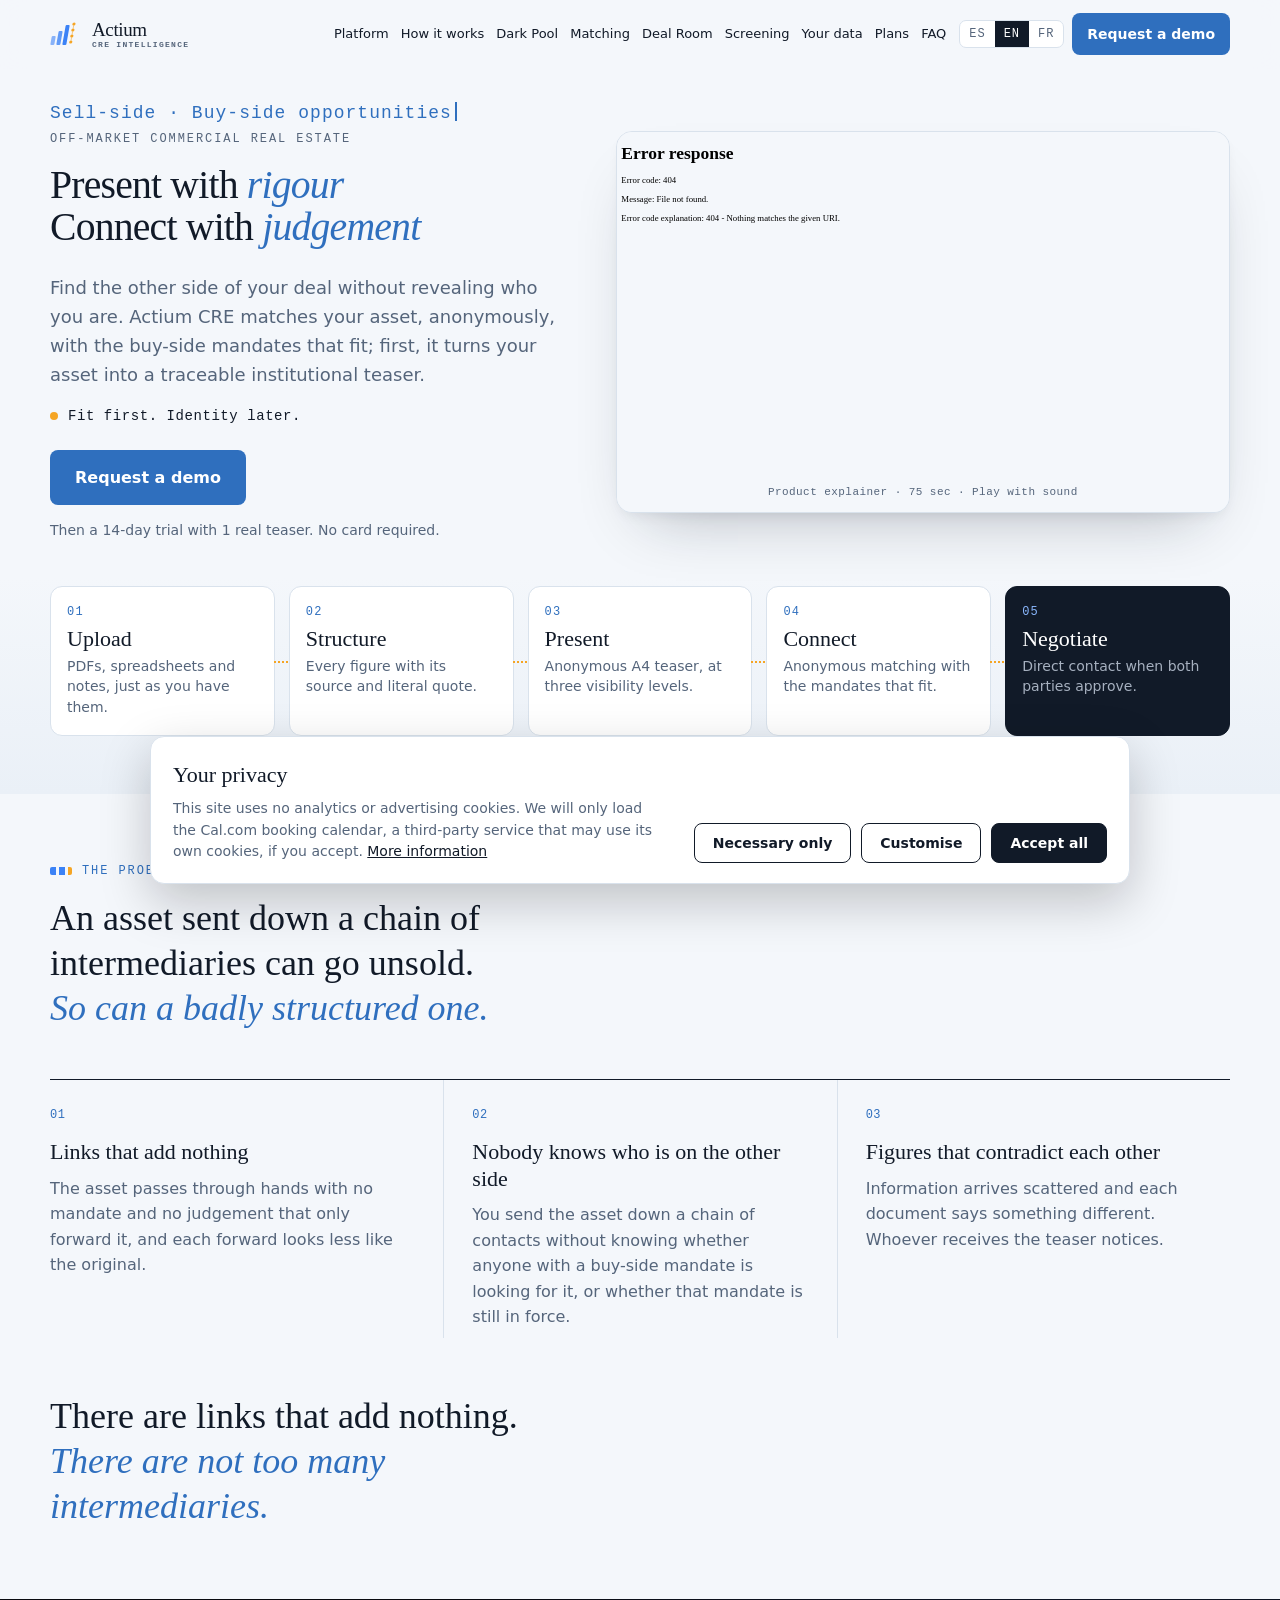
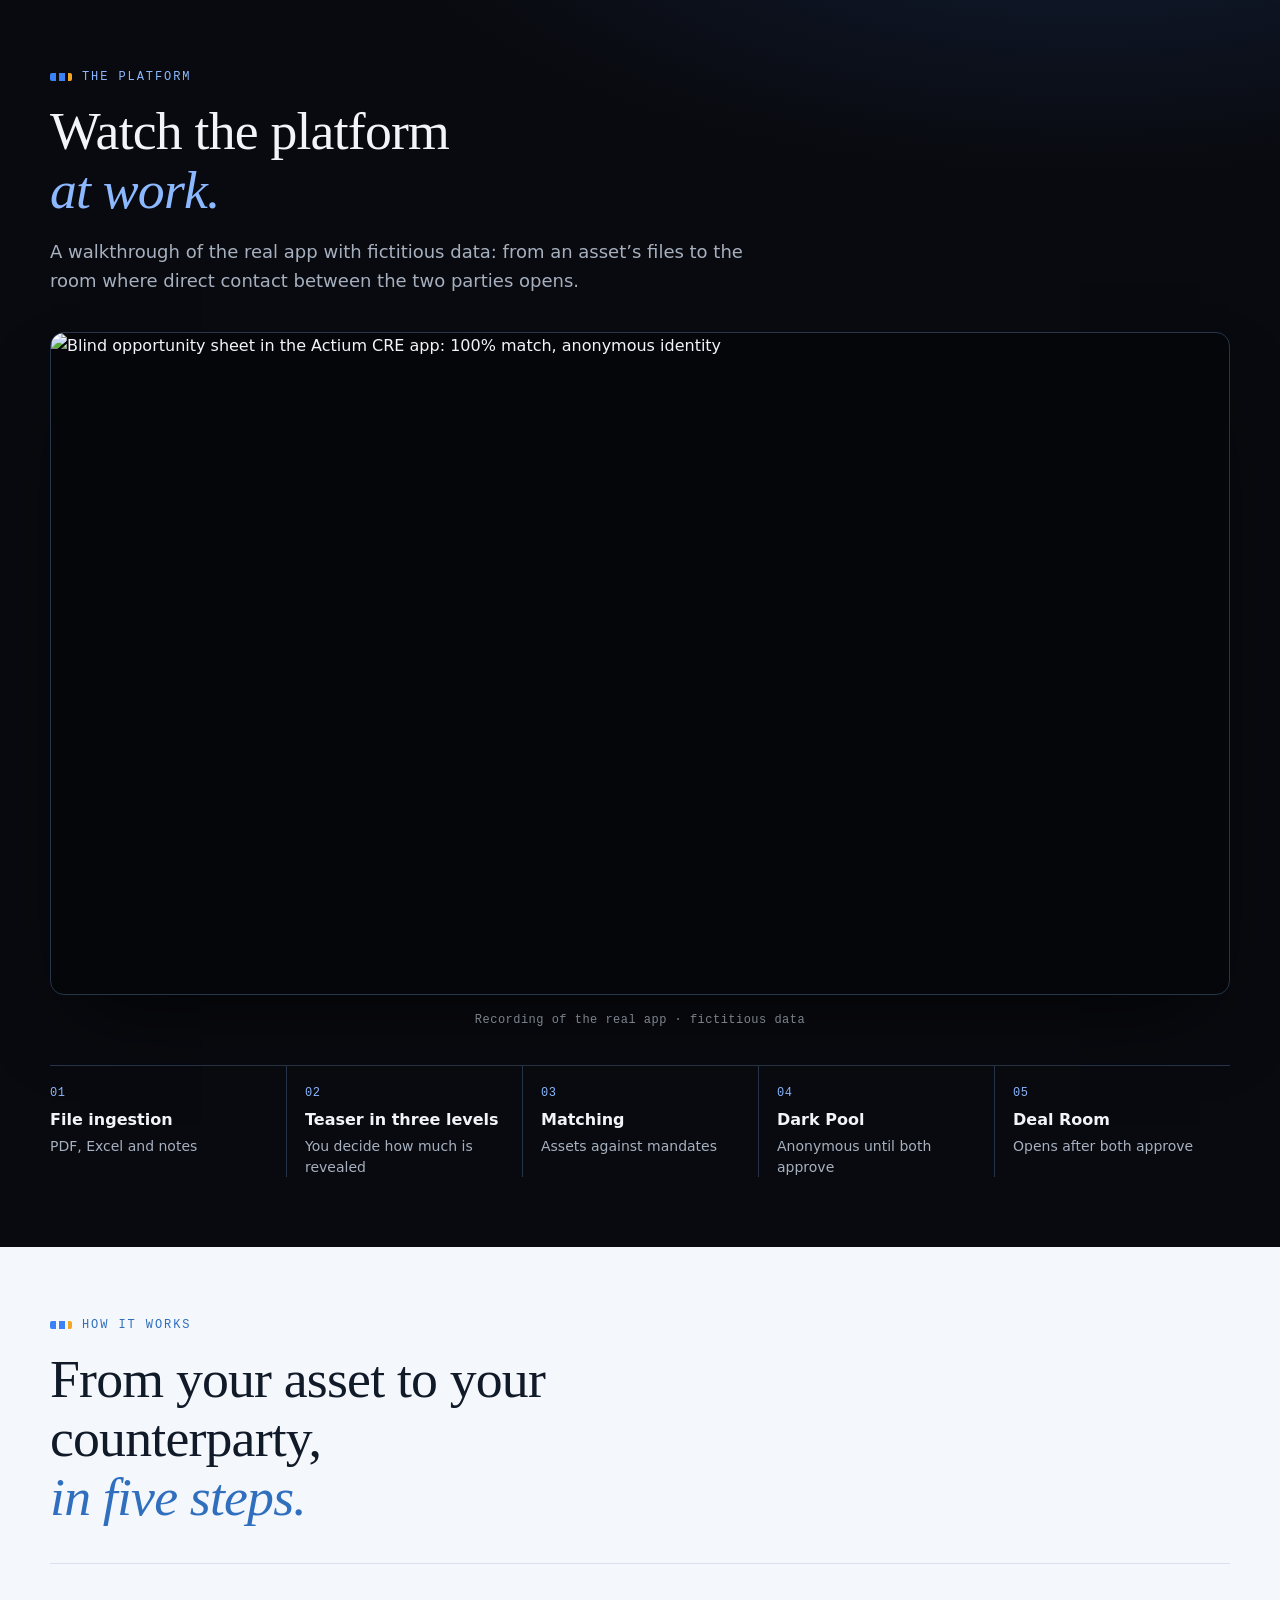
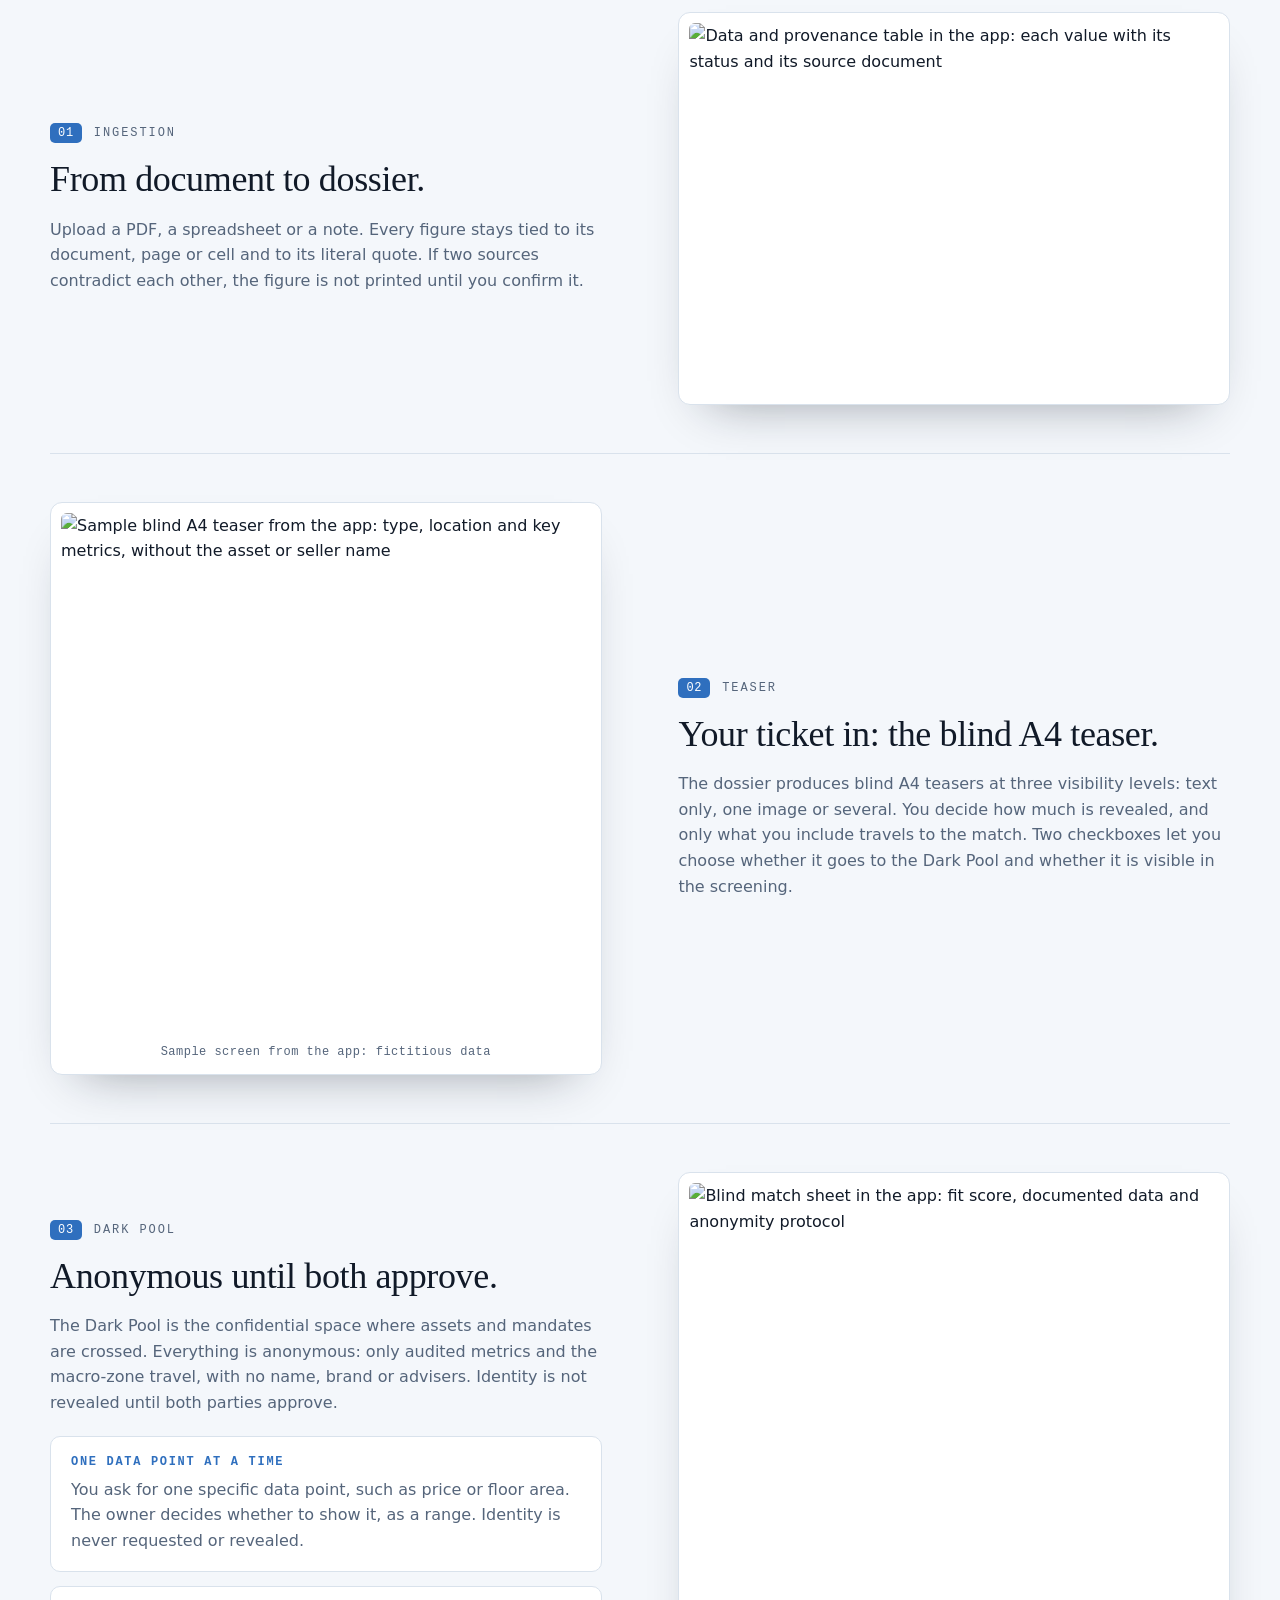
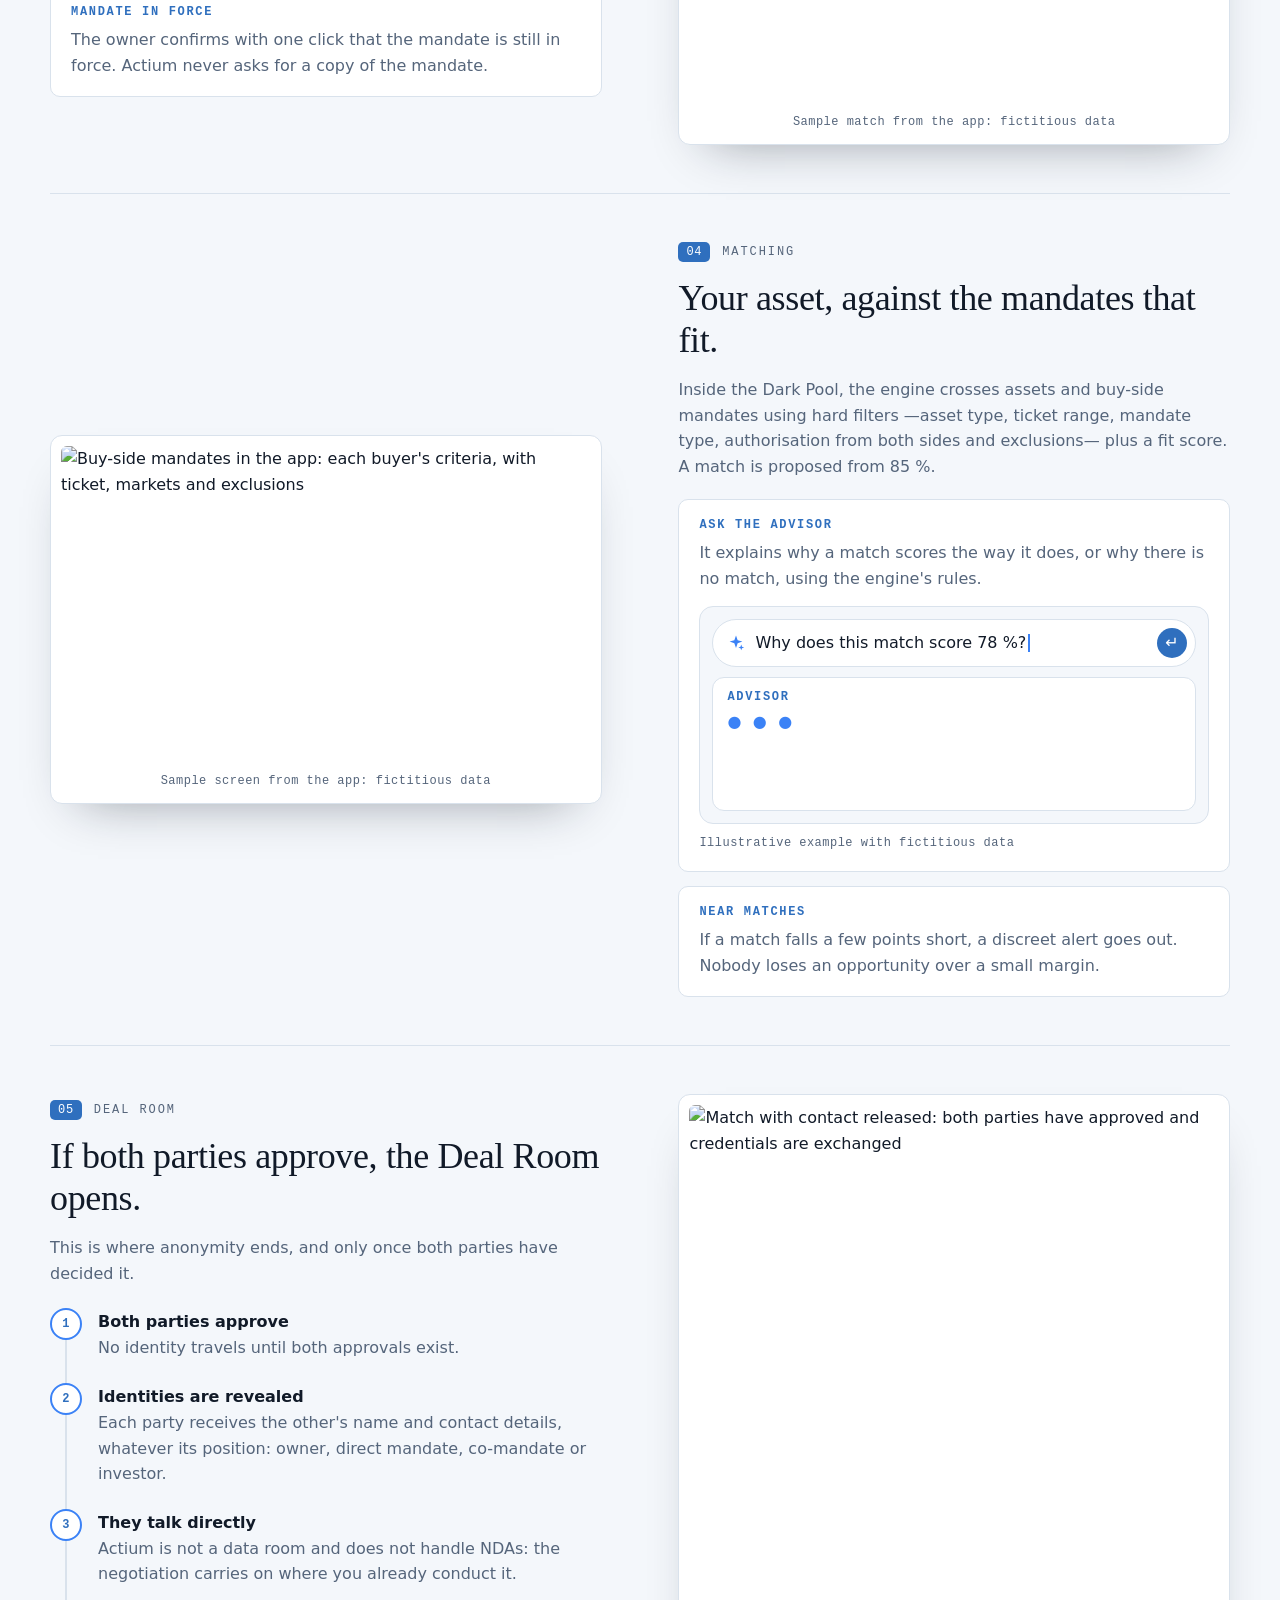
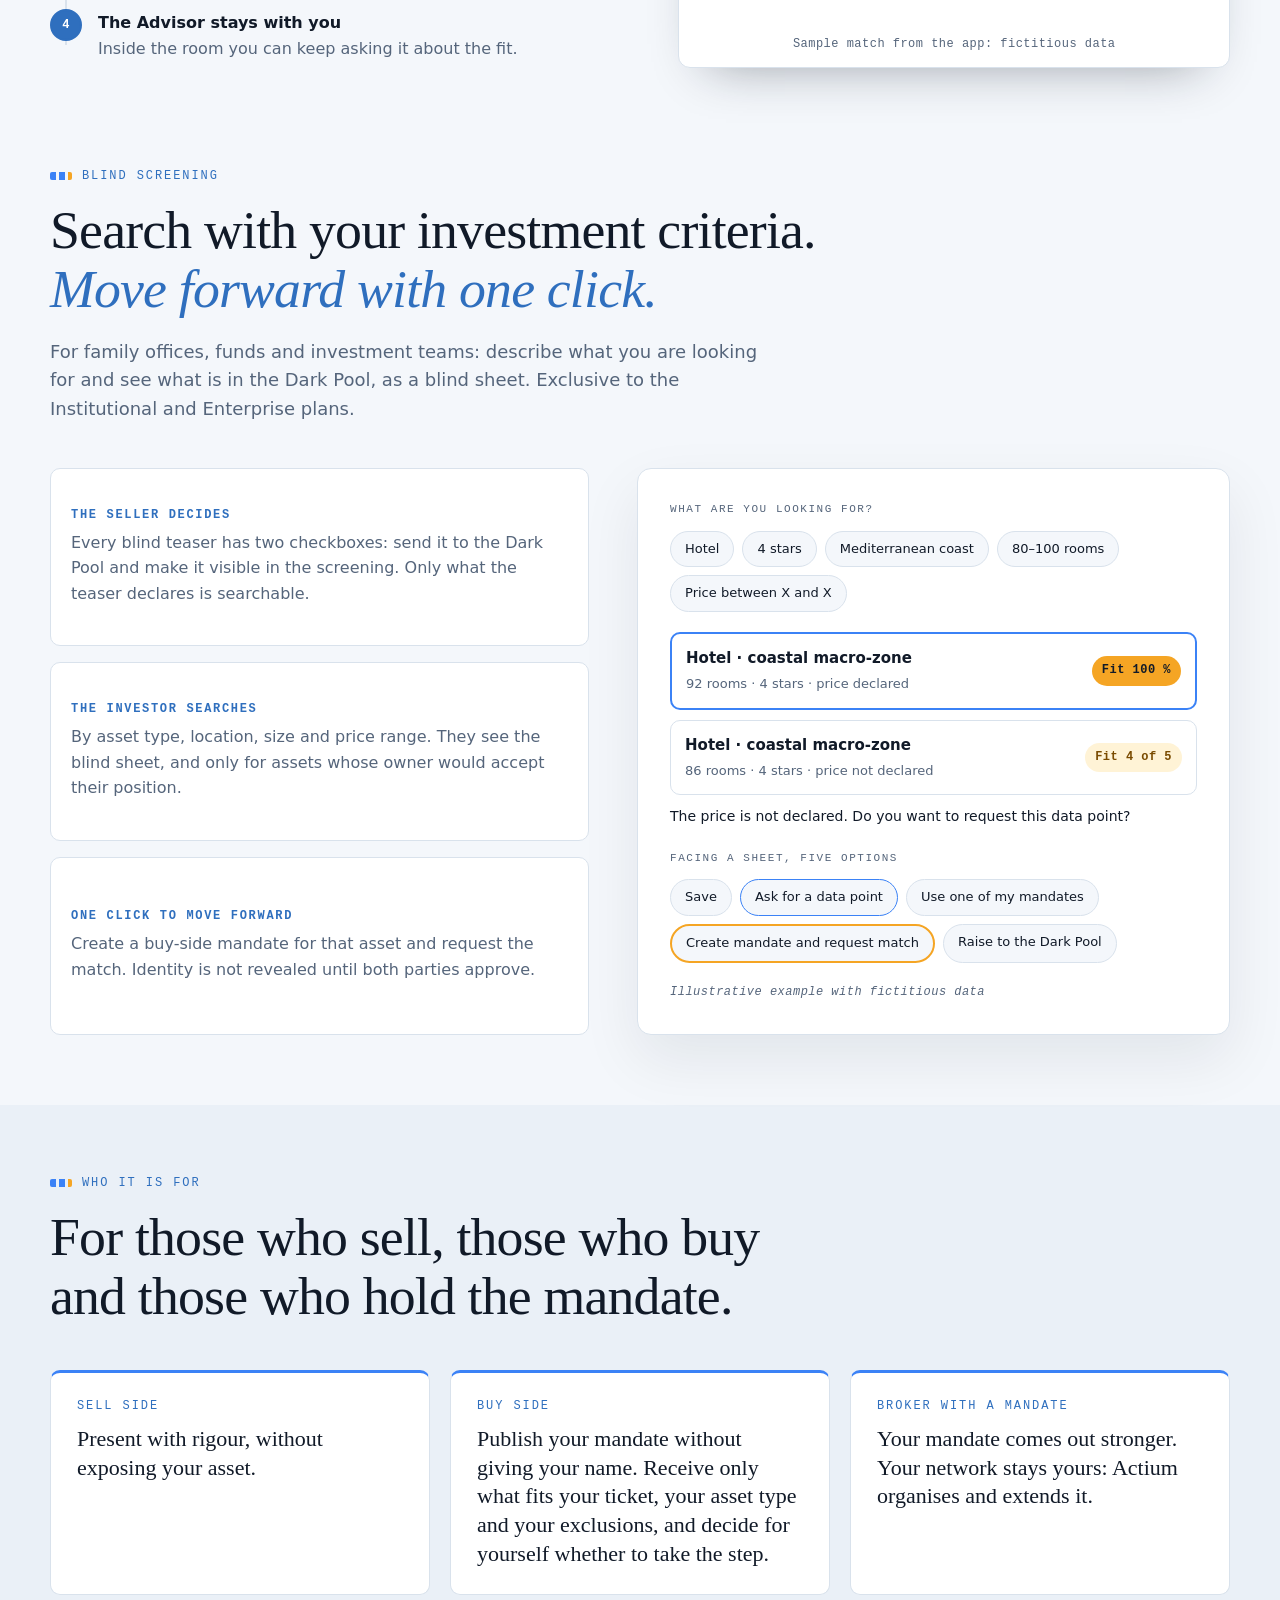
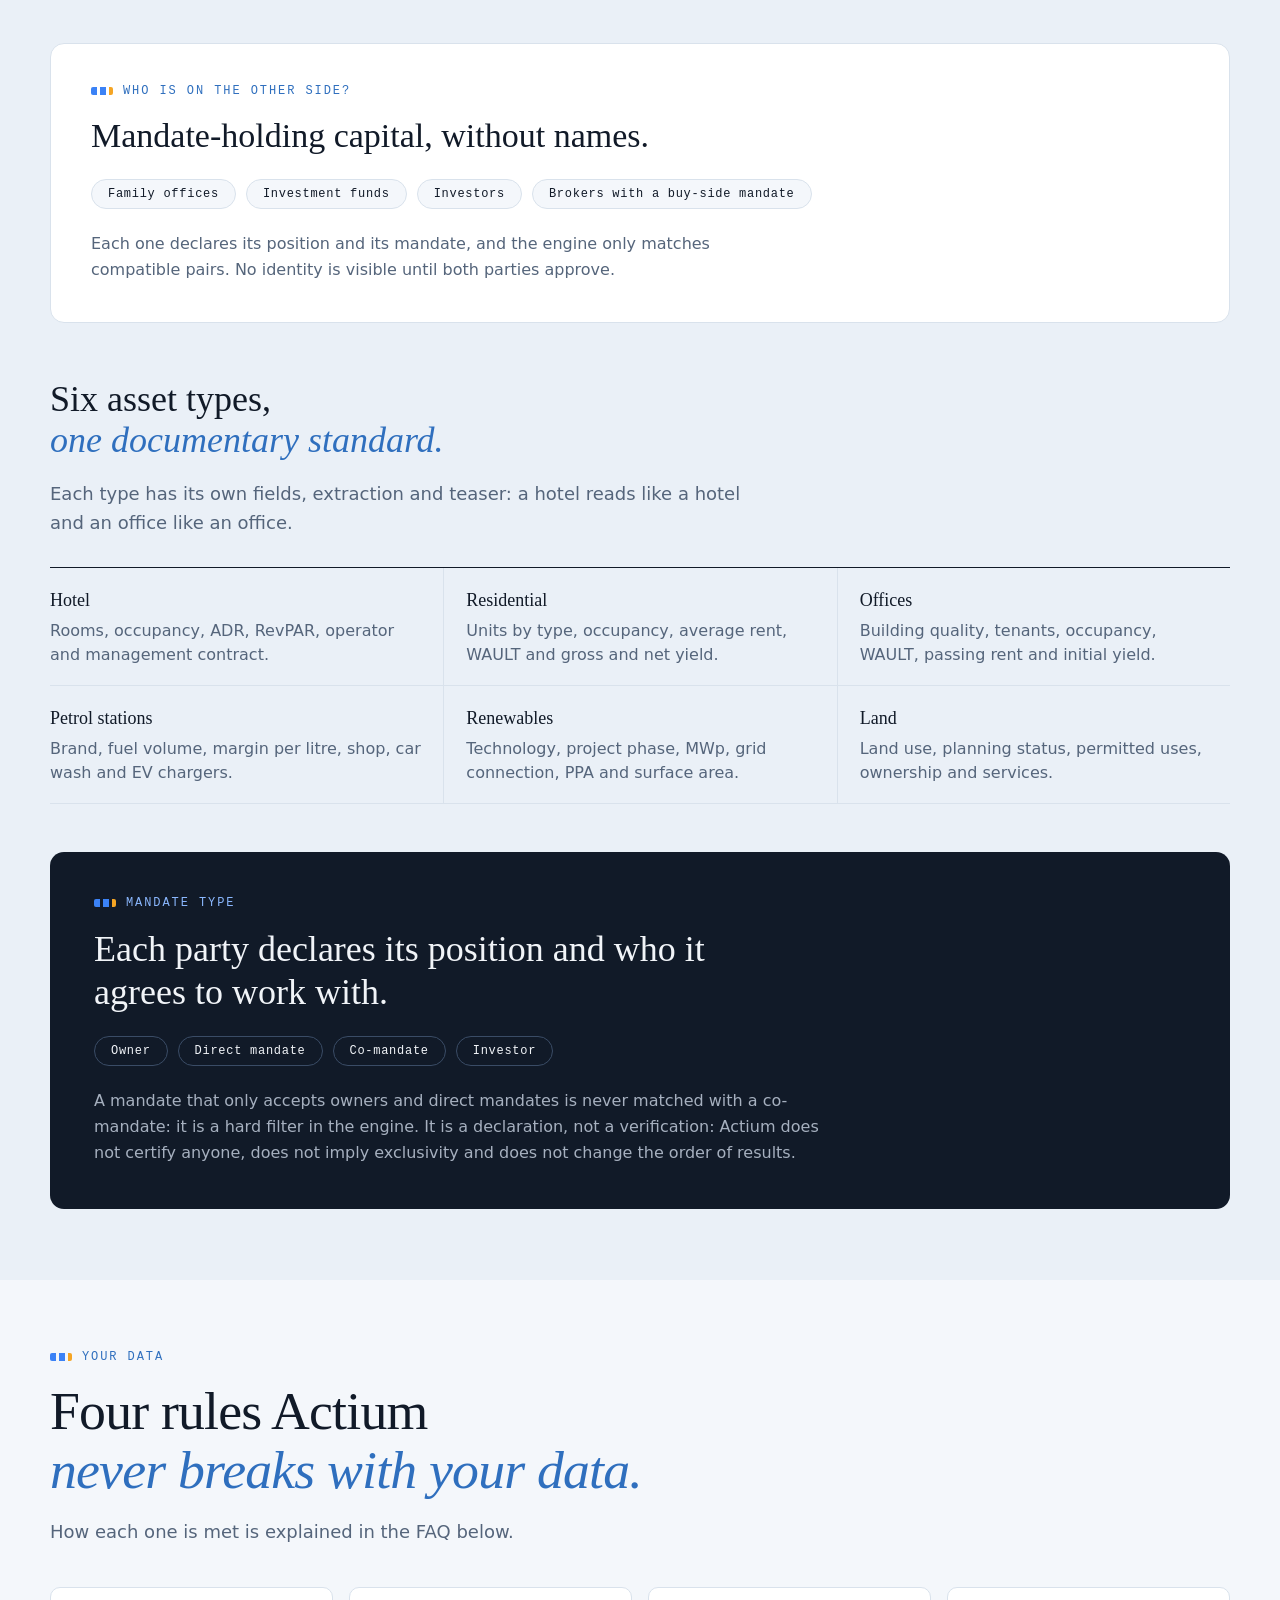
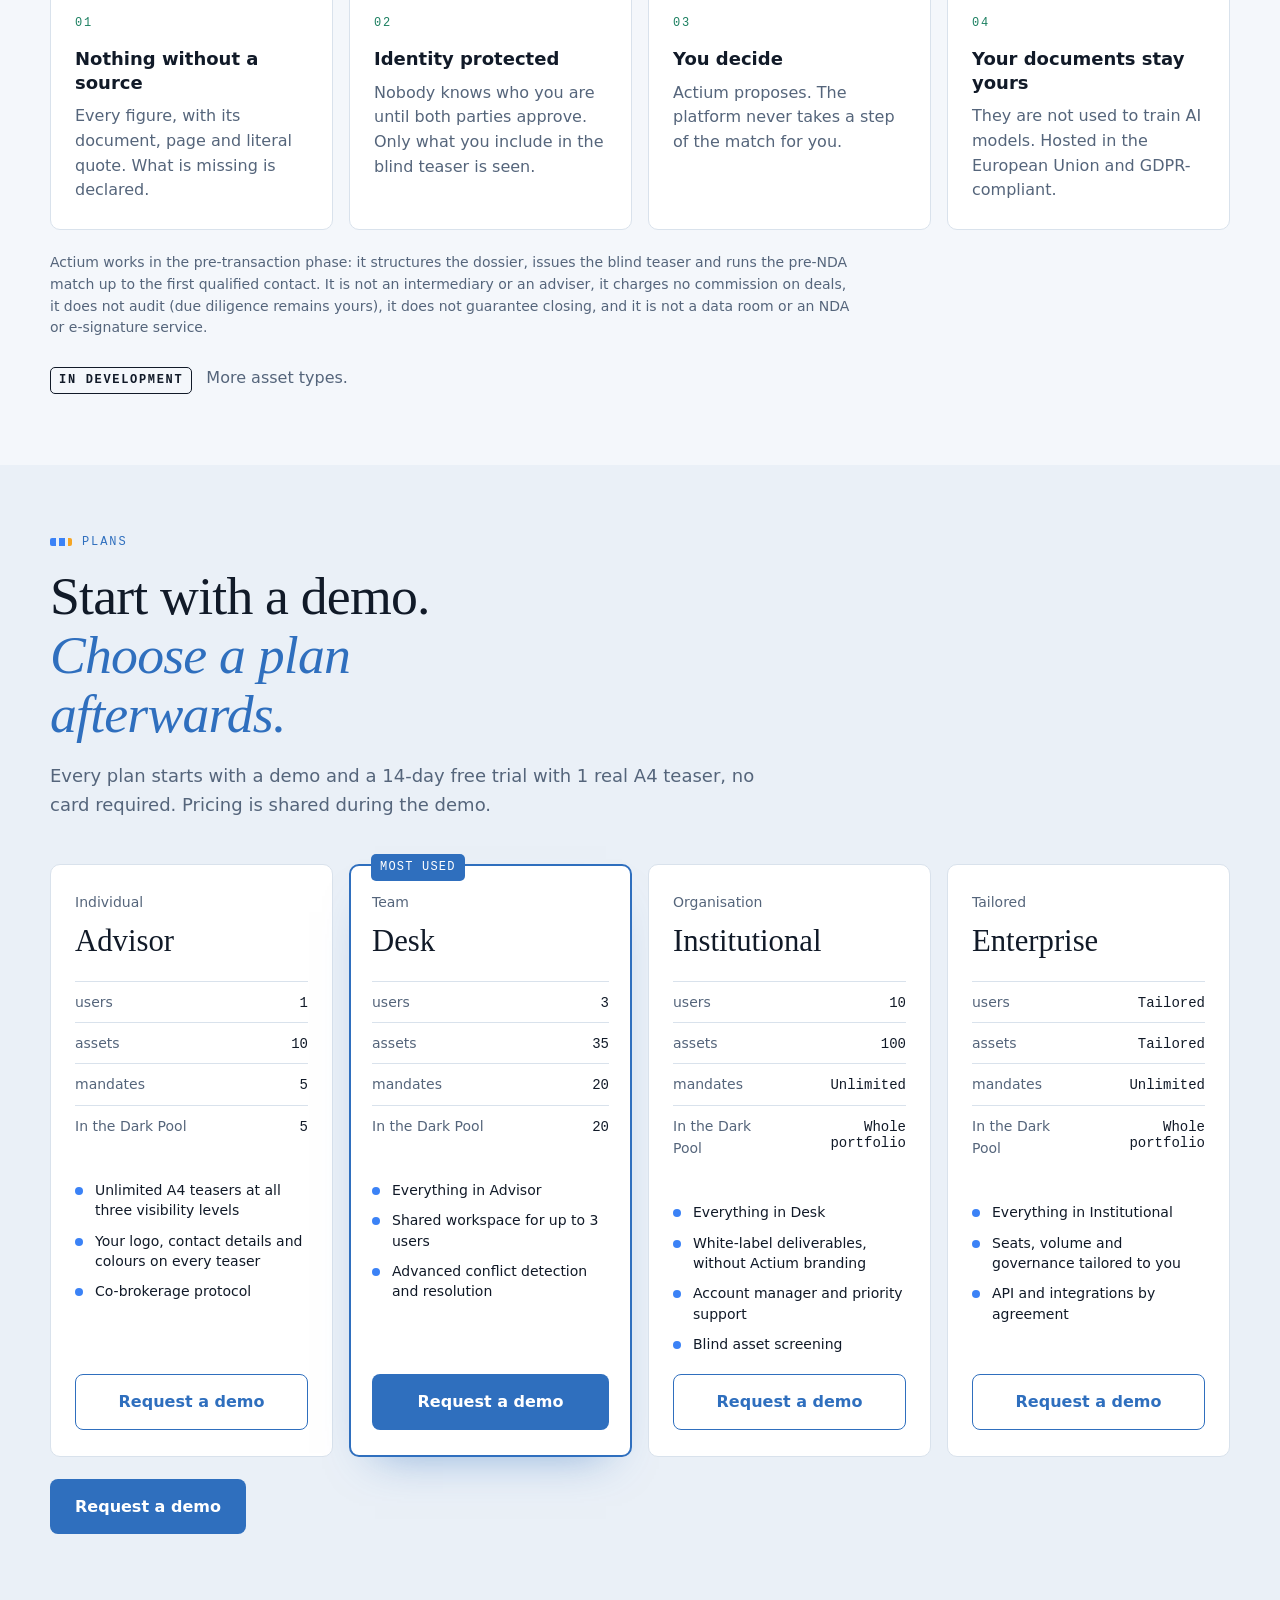
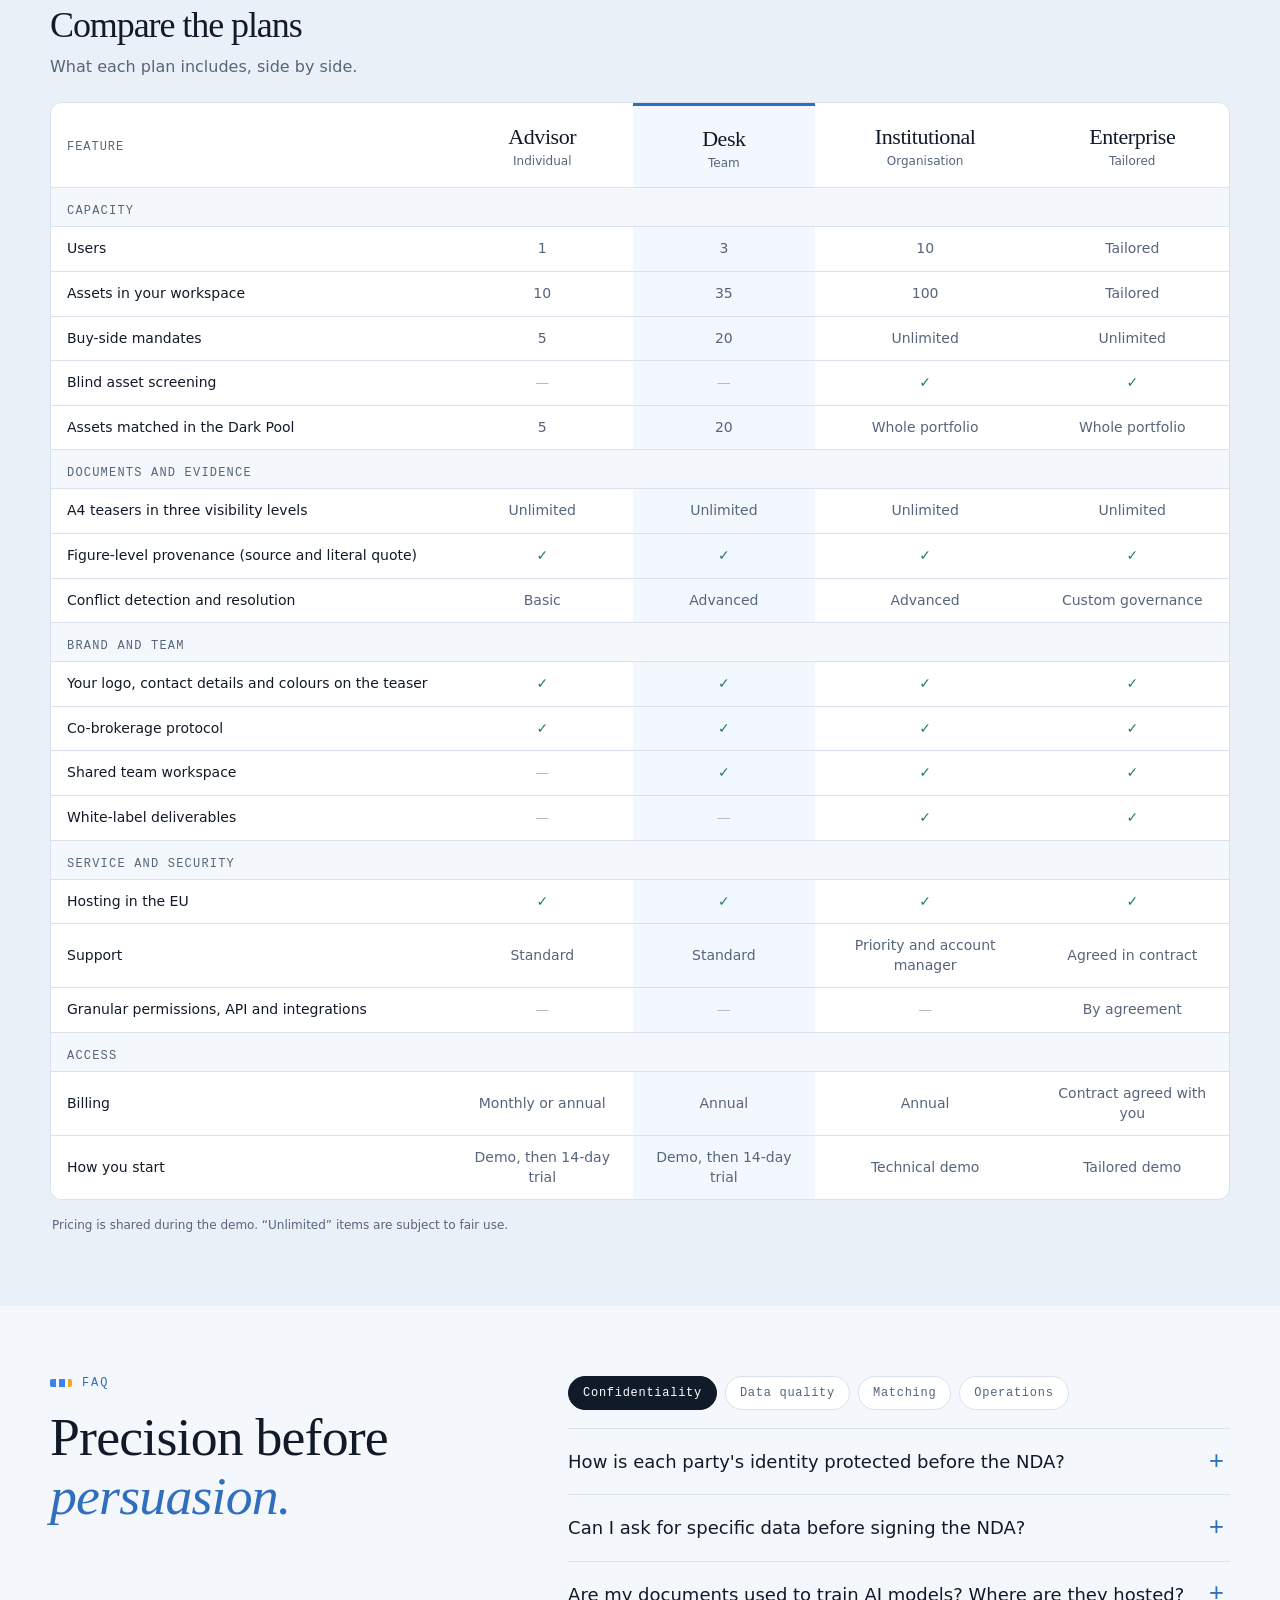
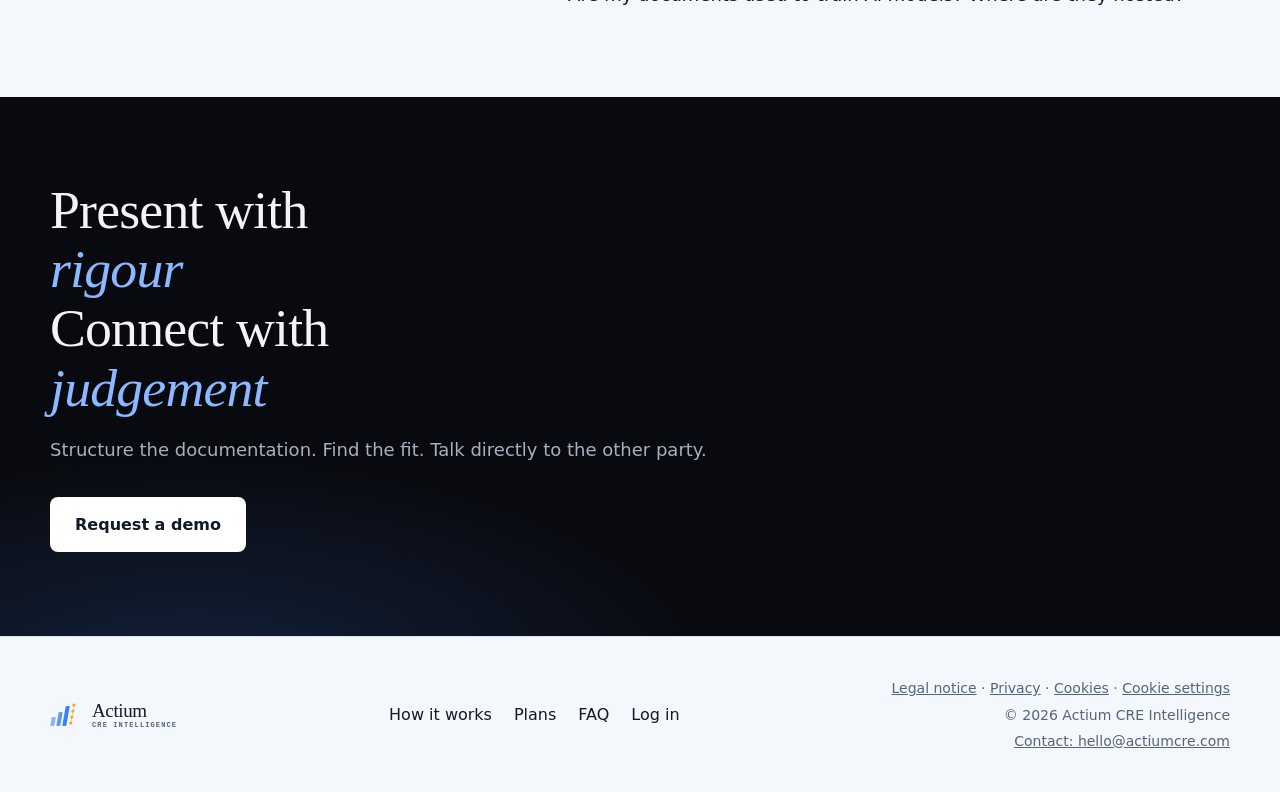
==== commit cfcfa809: "Screening title: 'Busca con tu criterio de inversión' (ES/EN/FR) Co-Authored-By: Claude Sonnet 5.5 <" ====
--- a/index.html
+++ b/index.html
@@ -218,7 +218,7 @@
       <section class="screening section" id="screening" aria-labelledby="scr-title">
         <div class="wrap">
           <p class="kicker" data-i18n="scr.kicker">Screening ciego</p>
-          <h2 id="scr-title" class="display" data-i18n="scr.title">Busca con criterios.<br /><em>Avanza con un clic.</em></h2>
+          <h2 id="scr-title" class="display" data-i18n="scr.title">Busca con tu criterio de inversión.<br /><em>Avanza con un clic.</em></h2>
           <p class="section-lede" data-i18n="scr.lede">Para family offices, fondos y equipos de inversión: describe lo que buscas y mira qué hay en el Dark Pool, en ficha ciega. Exclusivo de los planes Institutional y Enterprise.</p>
           <div class="scr-grid">
             <div class="scr-points">
--- a/styles.css
+++ b/styles.css
@@ -564,3 +564,9 @@
 }
 
 #who-title{max-width:none}
+
+/* Screening sigue a Cómo funciona (mismo fondo): se evita sumar dos paddings */
+#como-funciona{padding-bottom:clamp(20px,3vw,40px)}
+#screening{padding-top:clamp(8px,1.2vw,16px)}
+
+#scr-title{max-width:none}
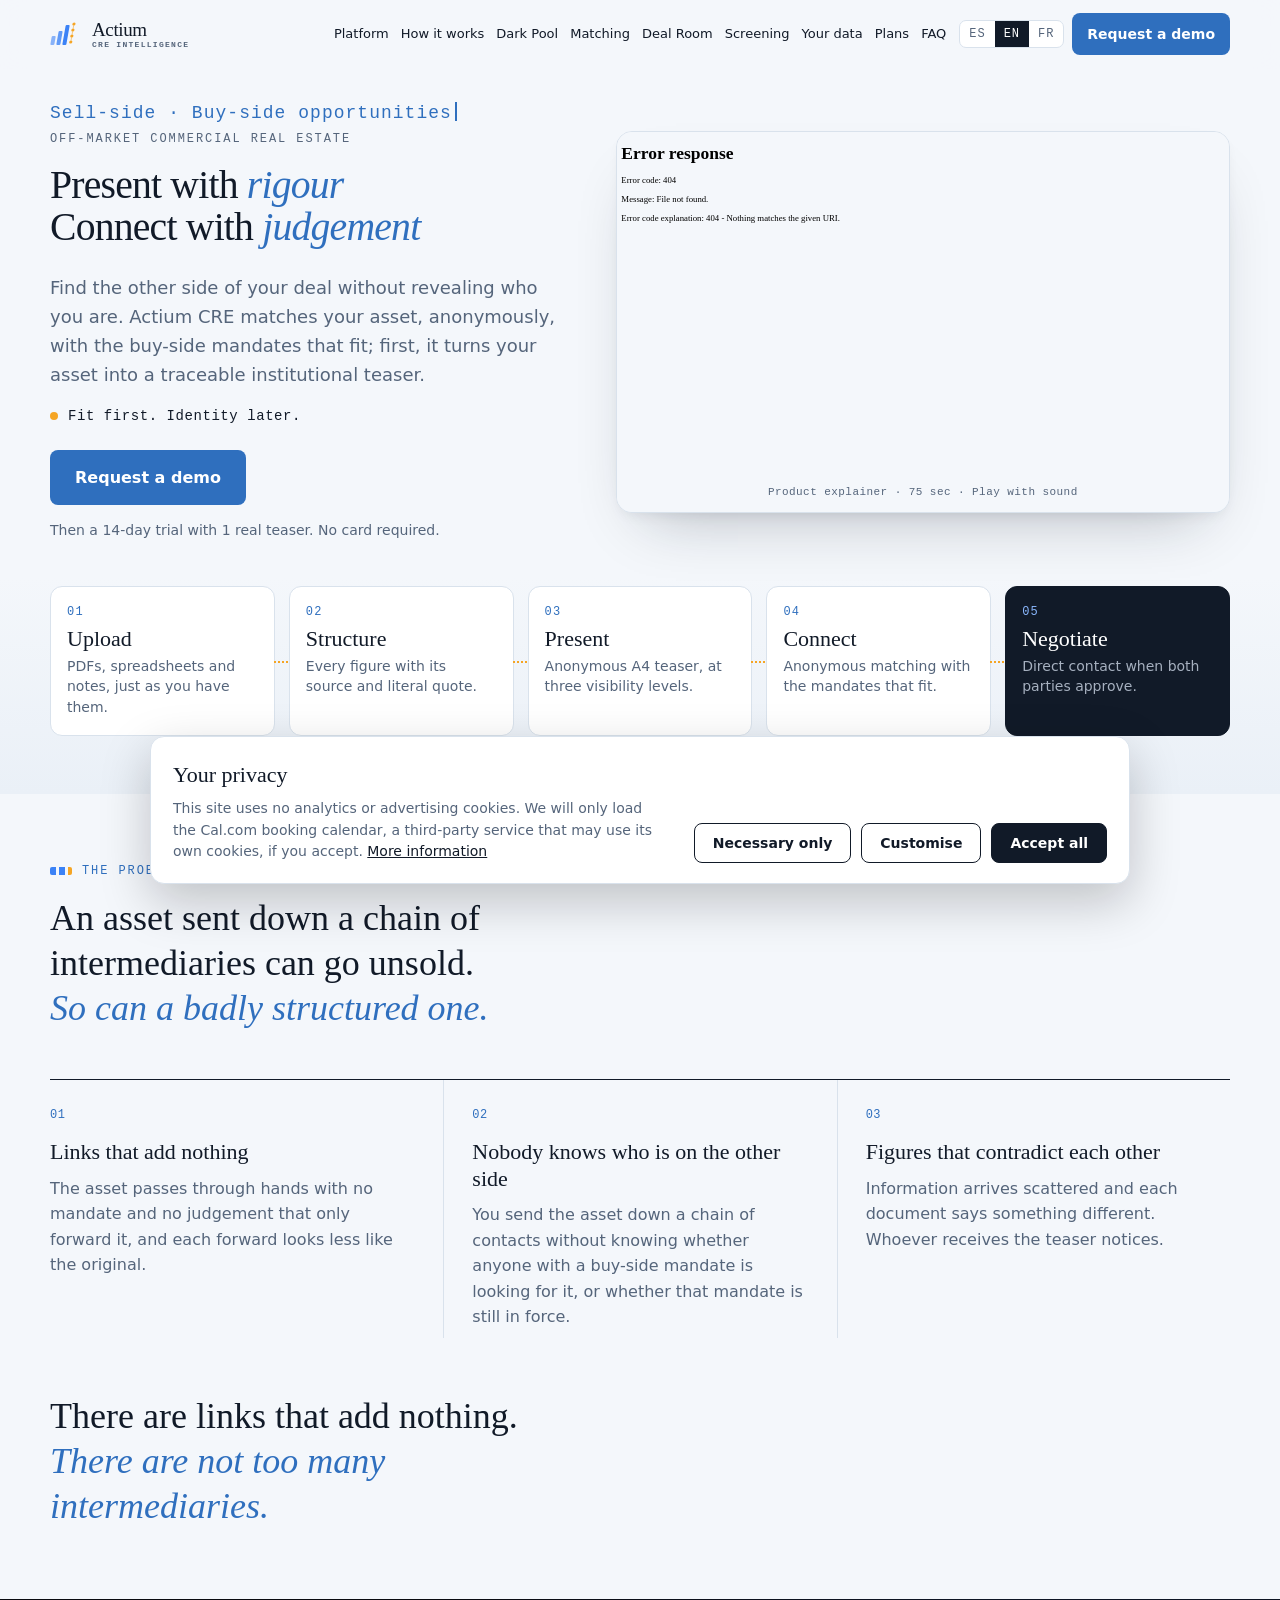
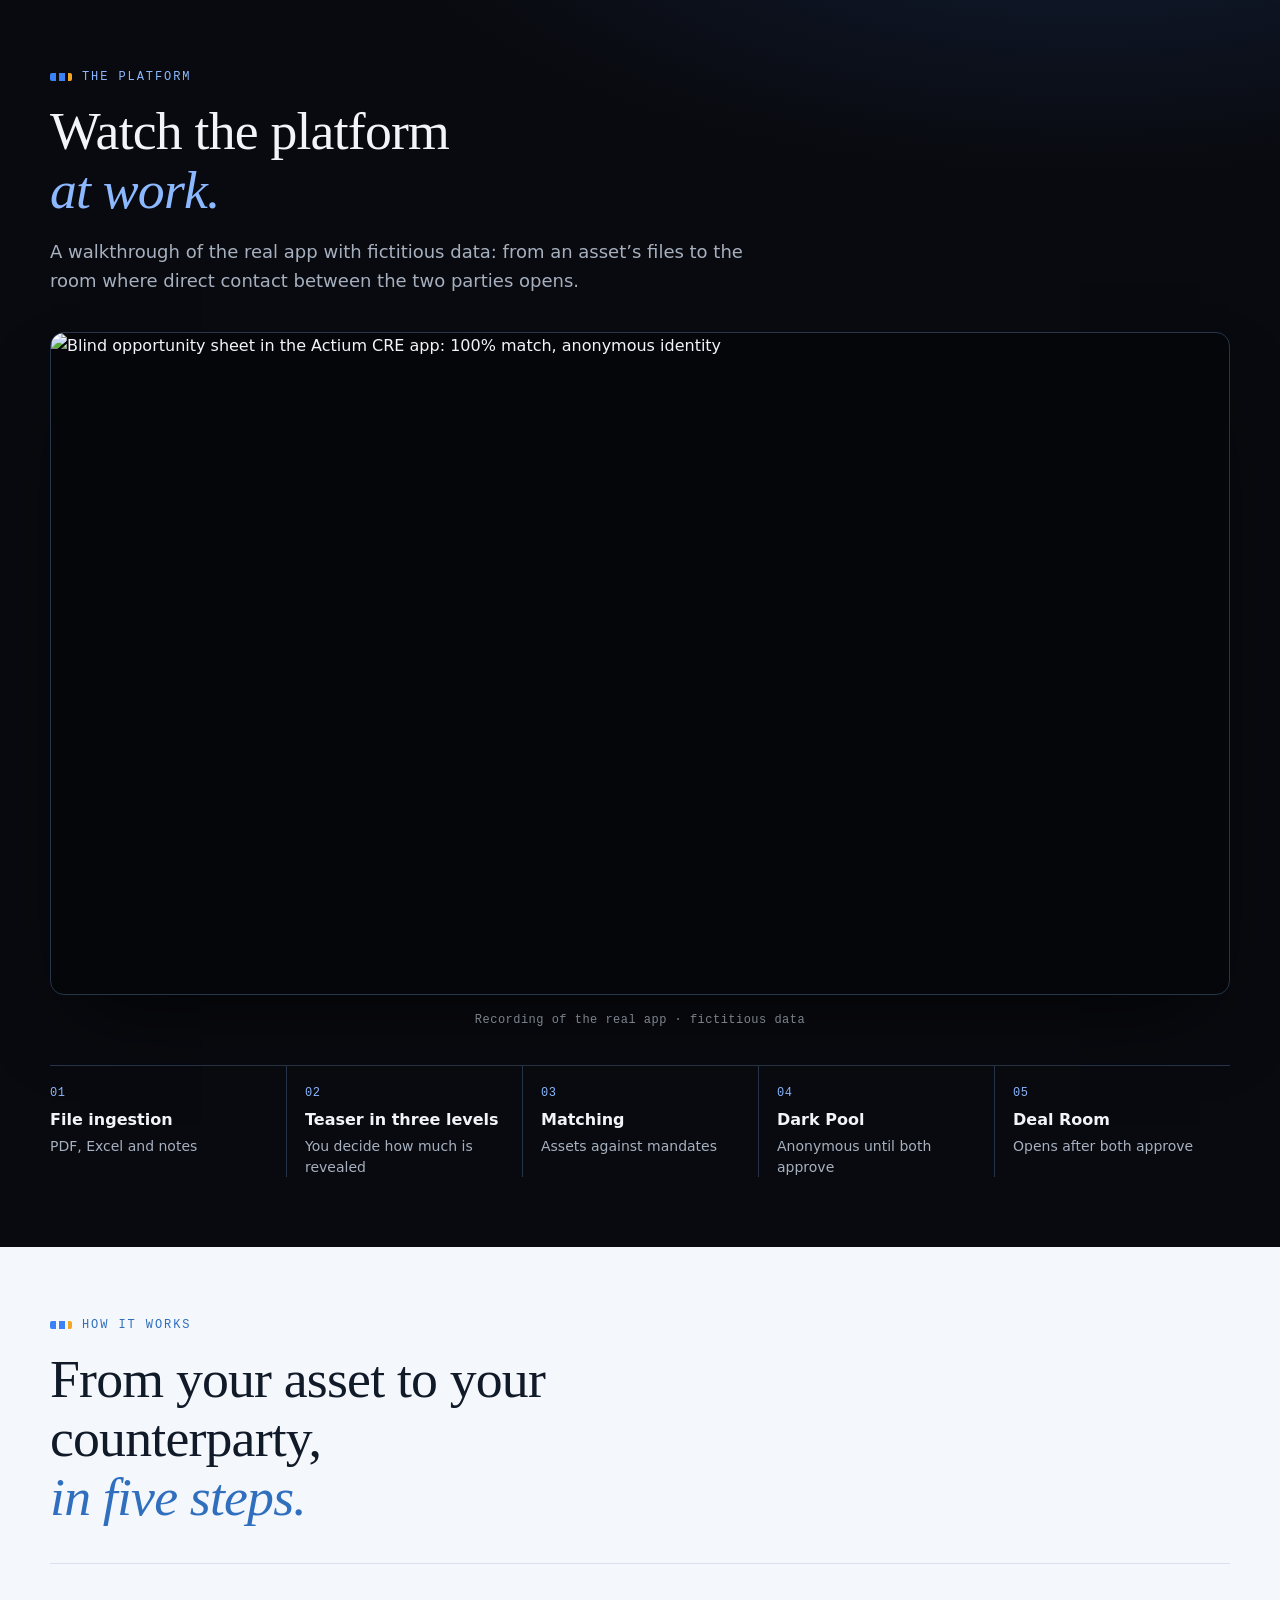
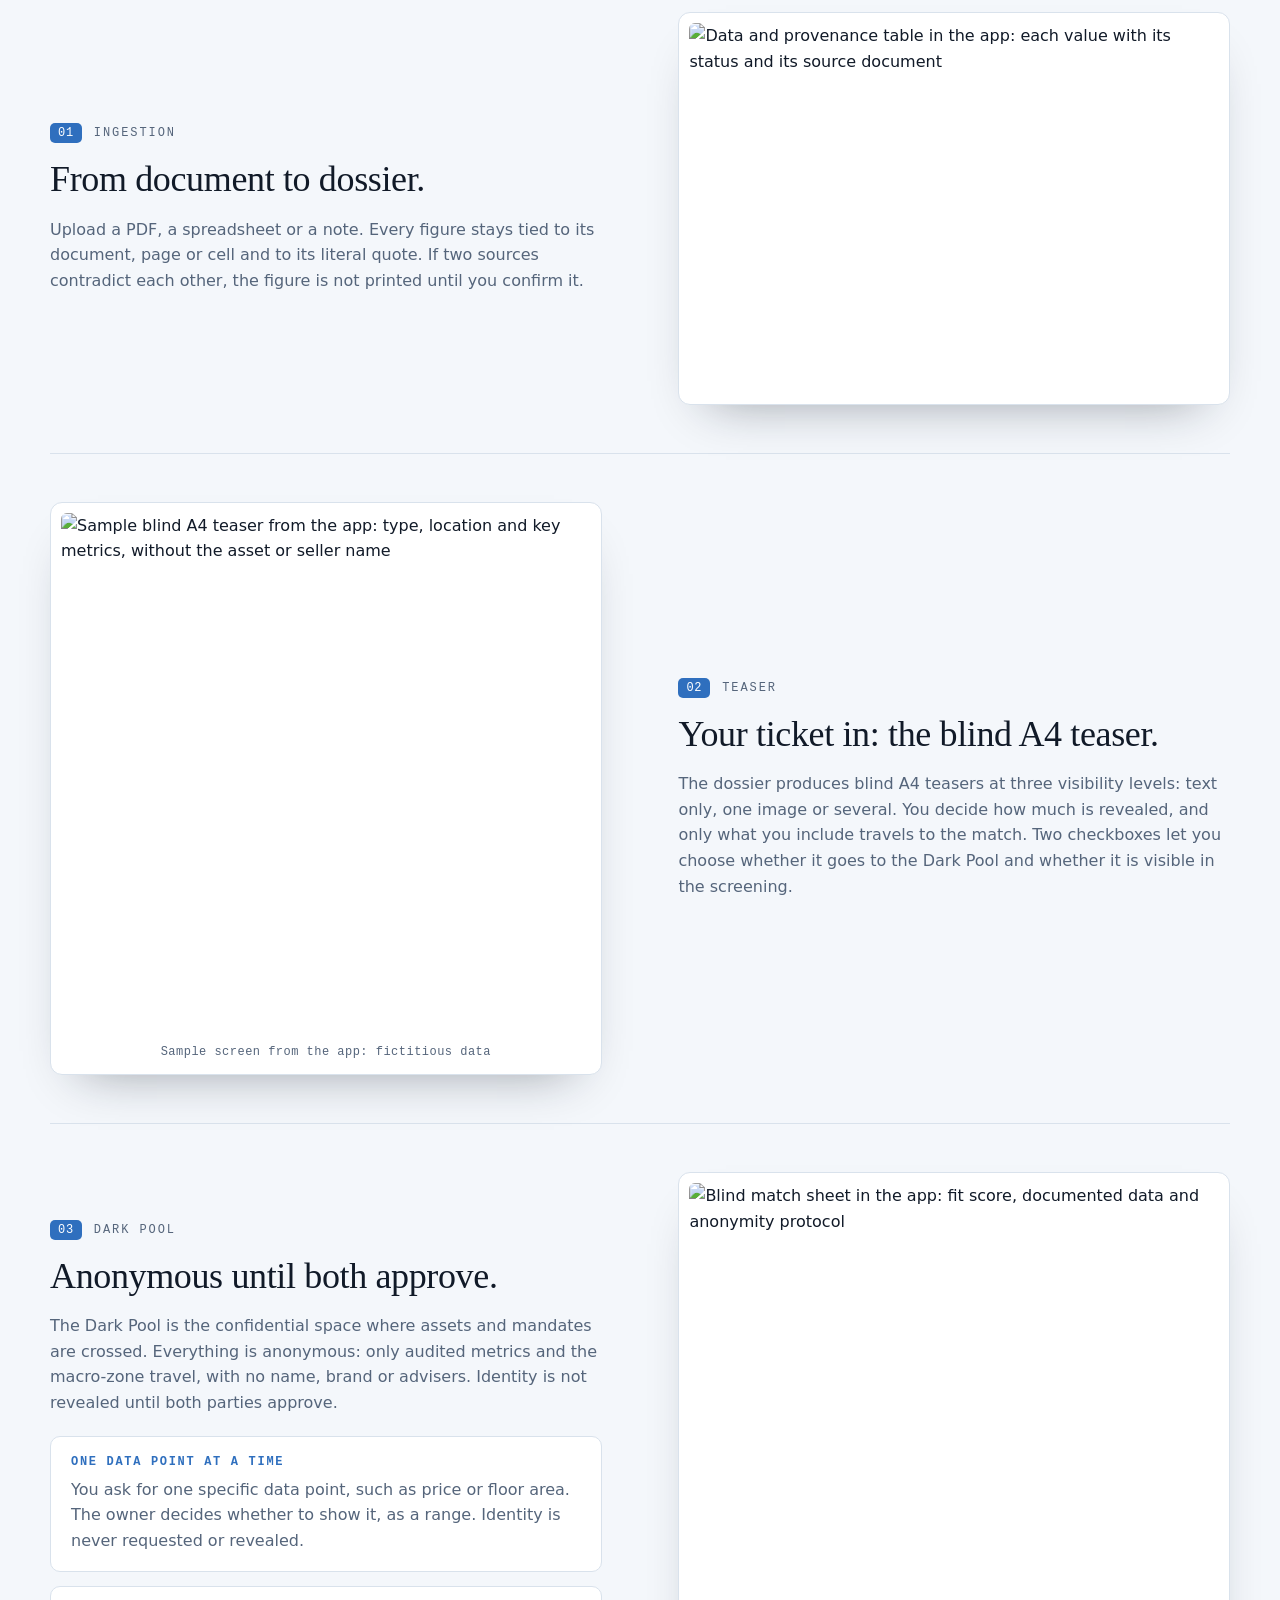
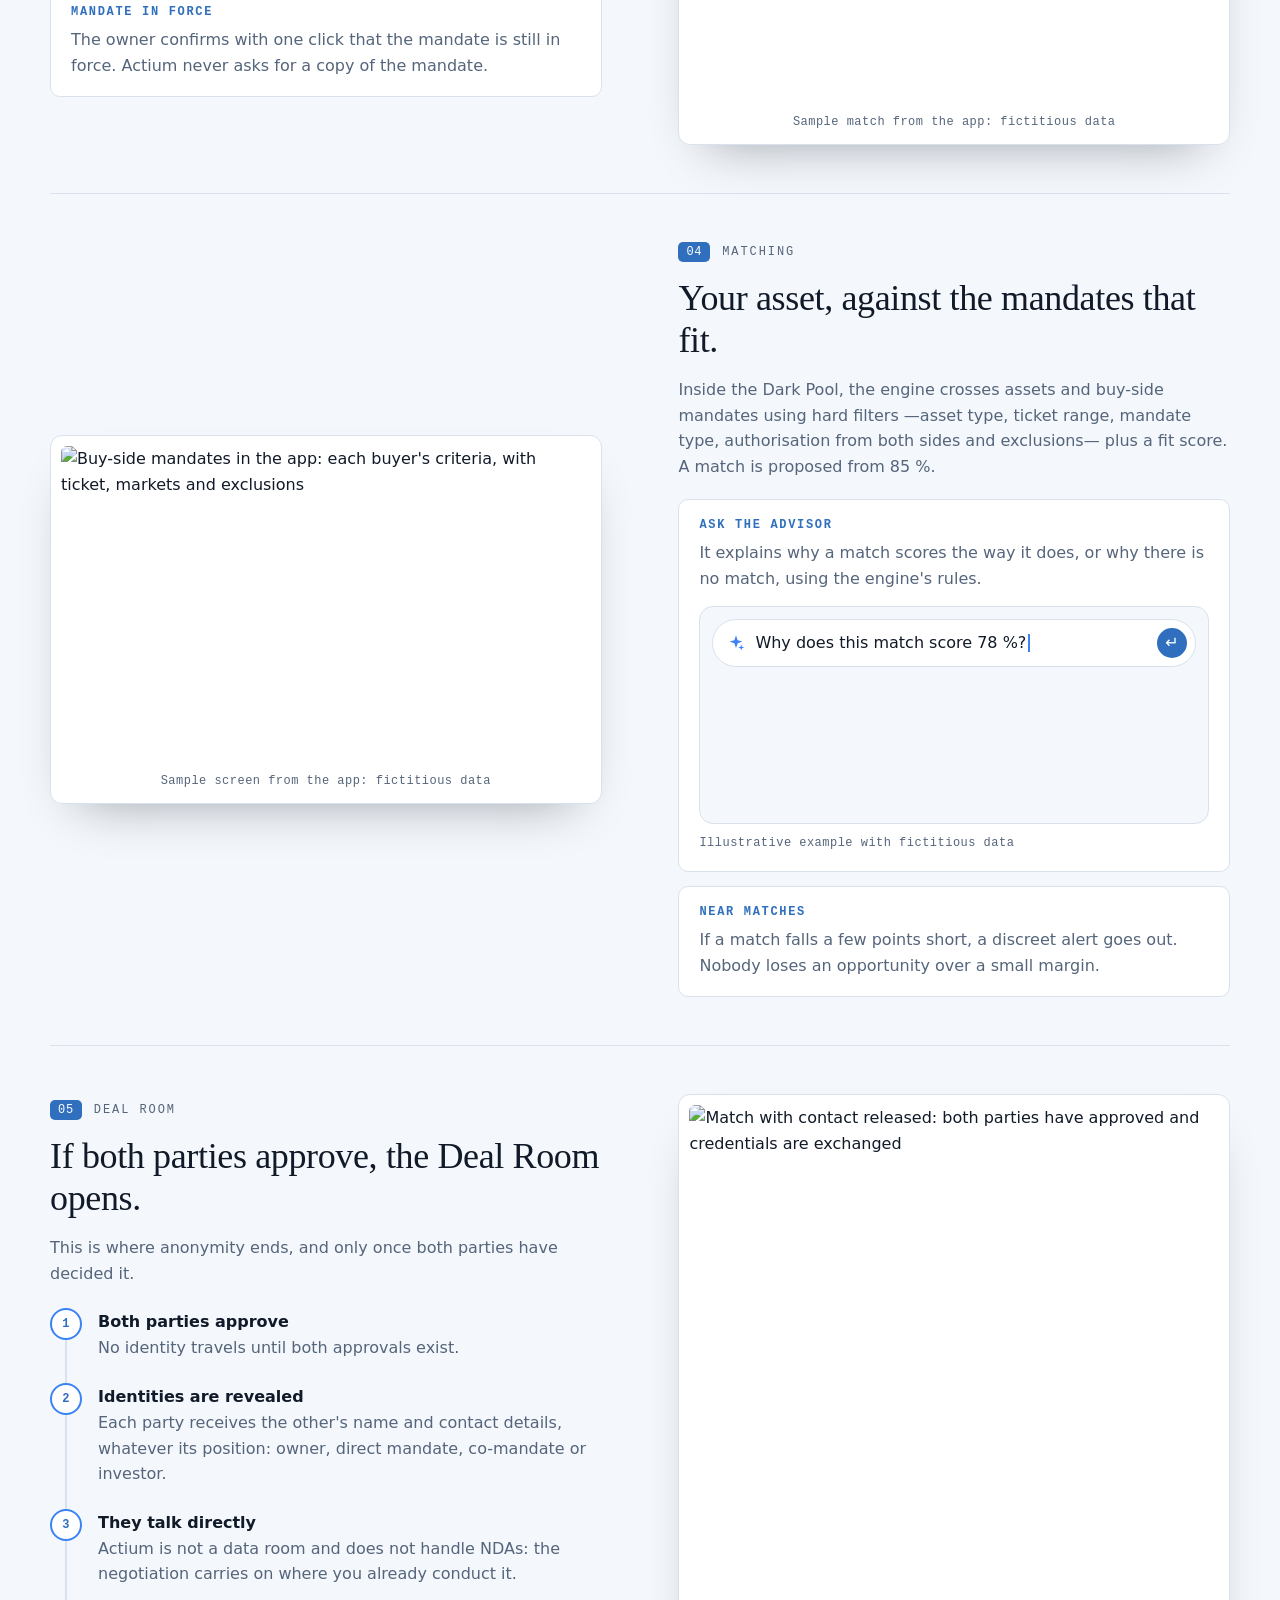
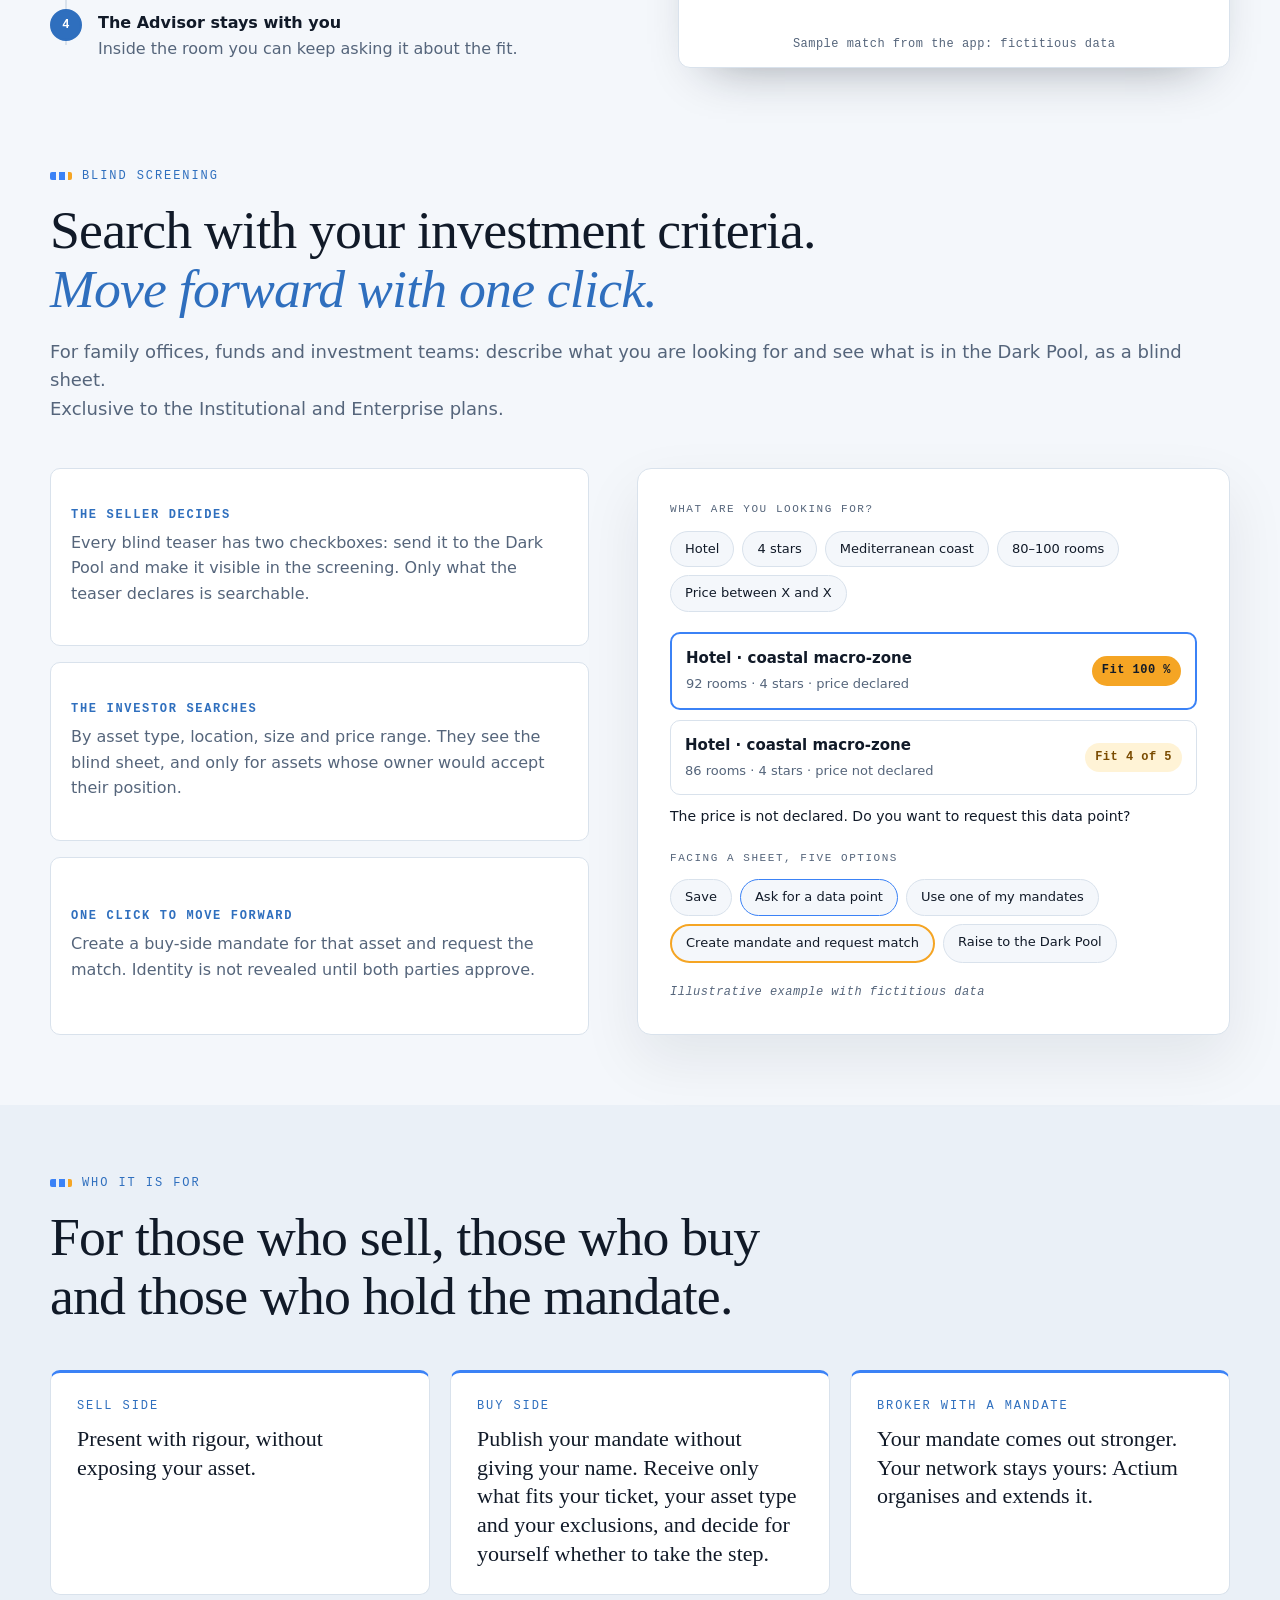
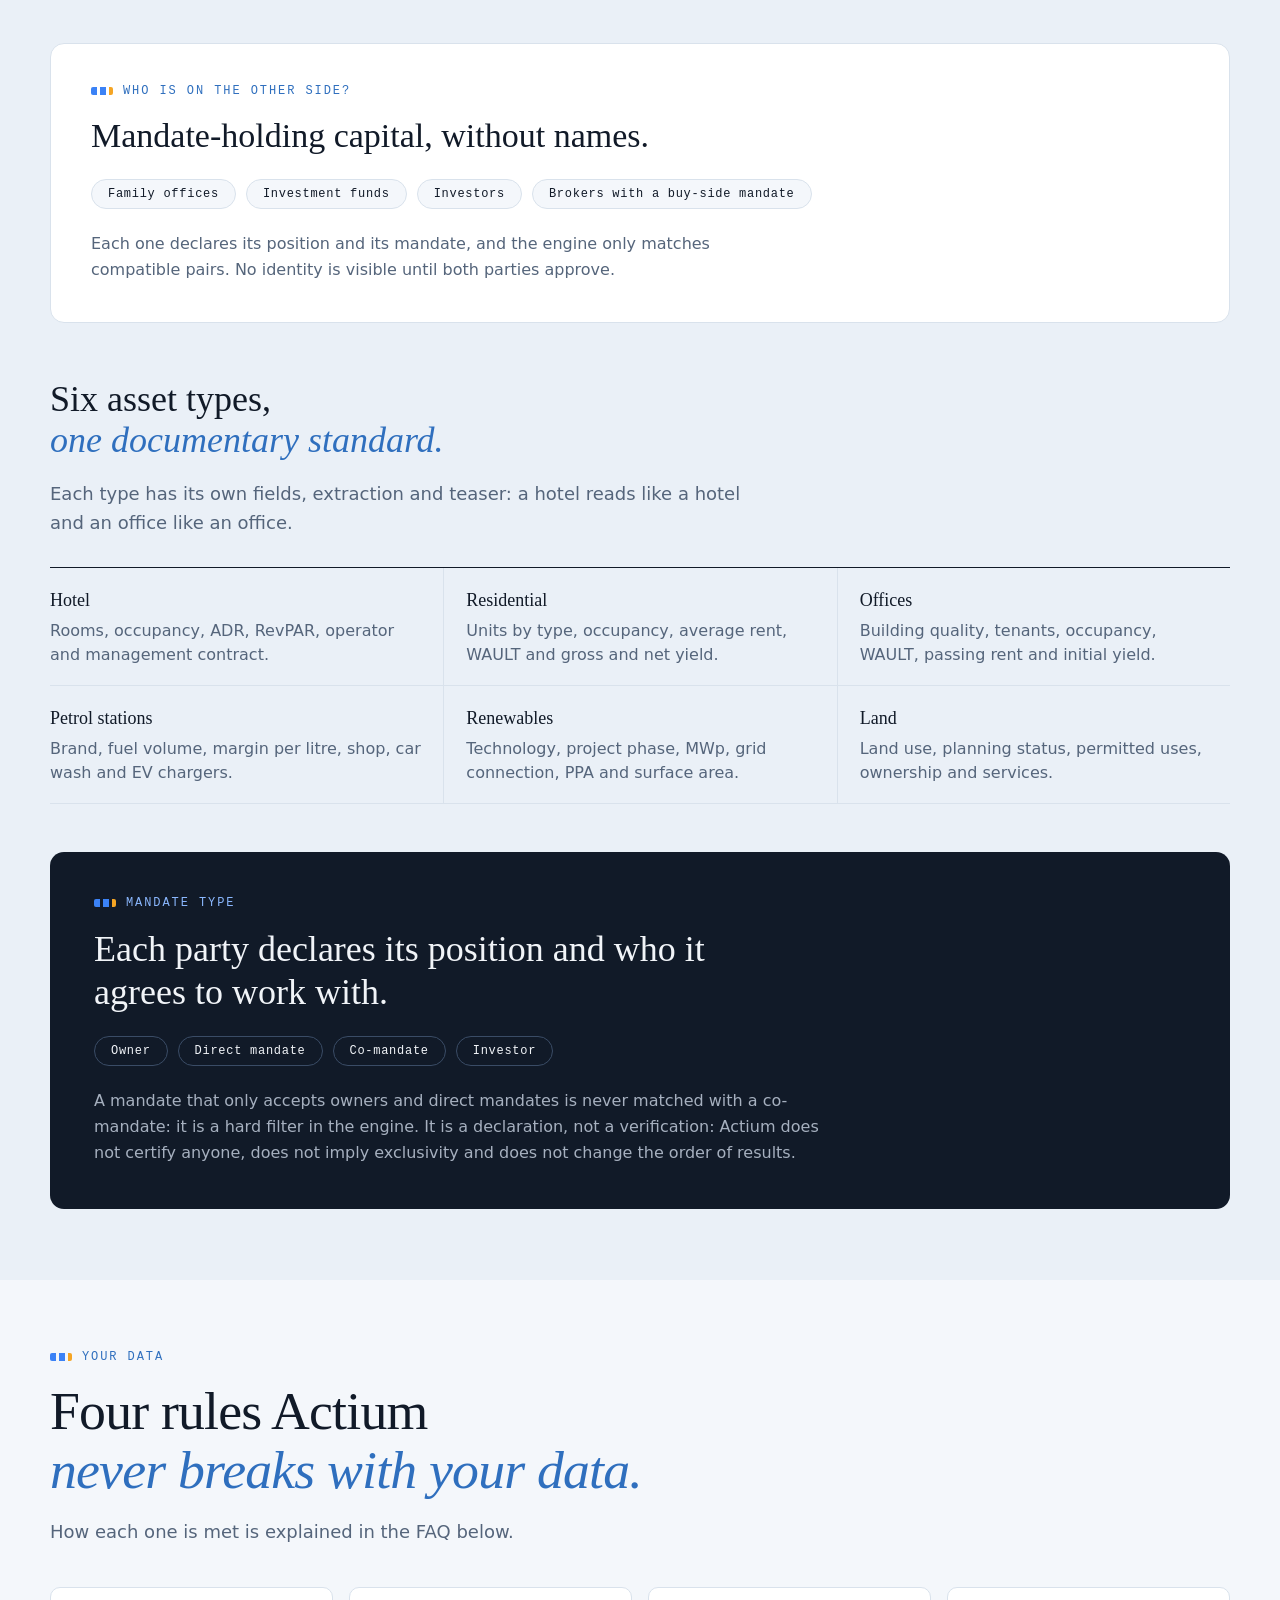
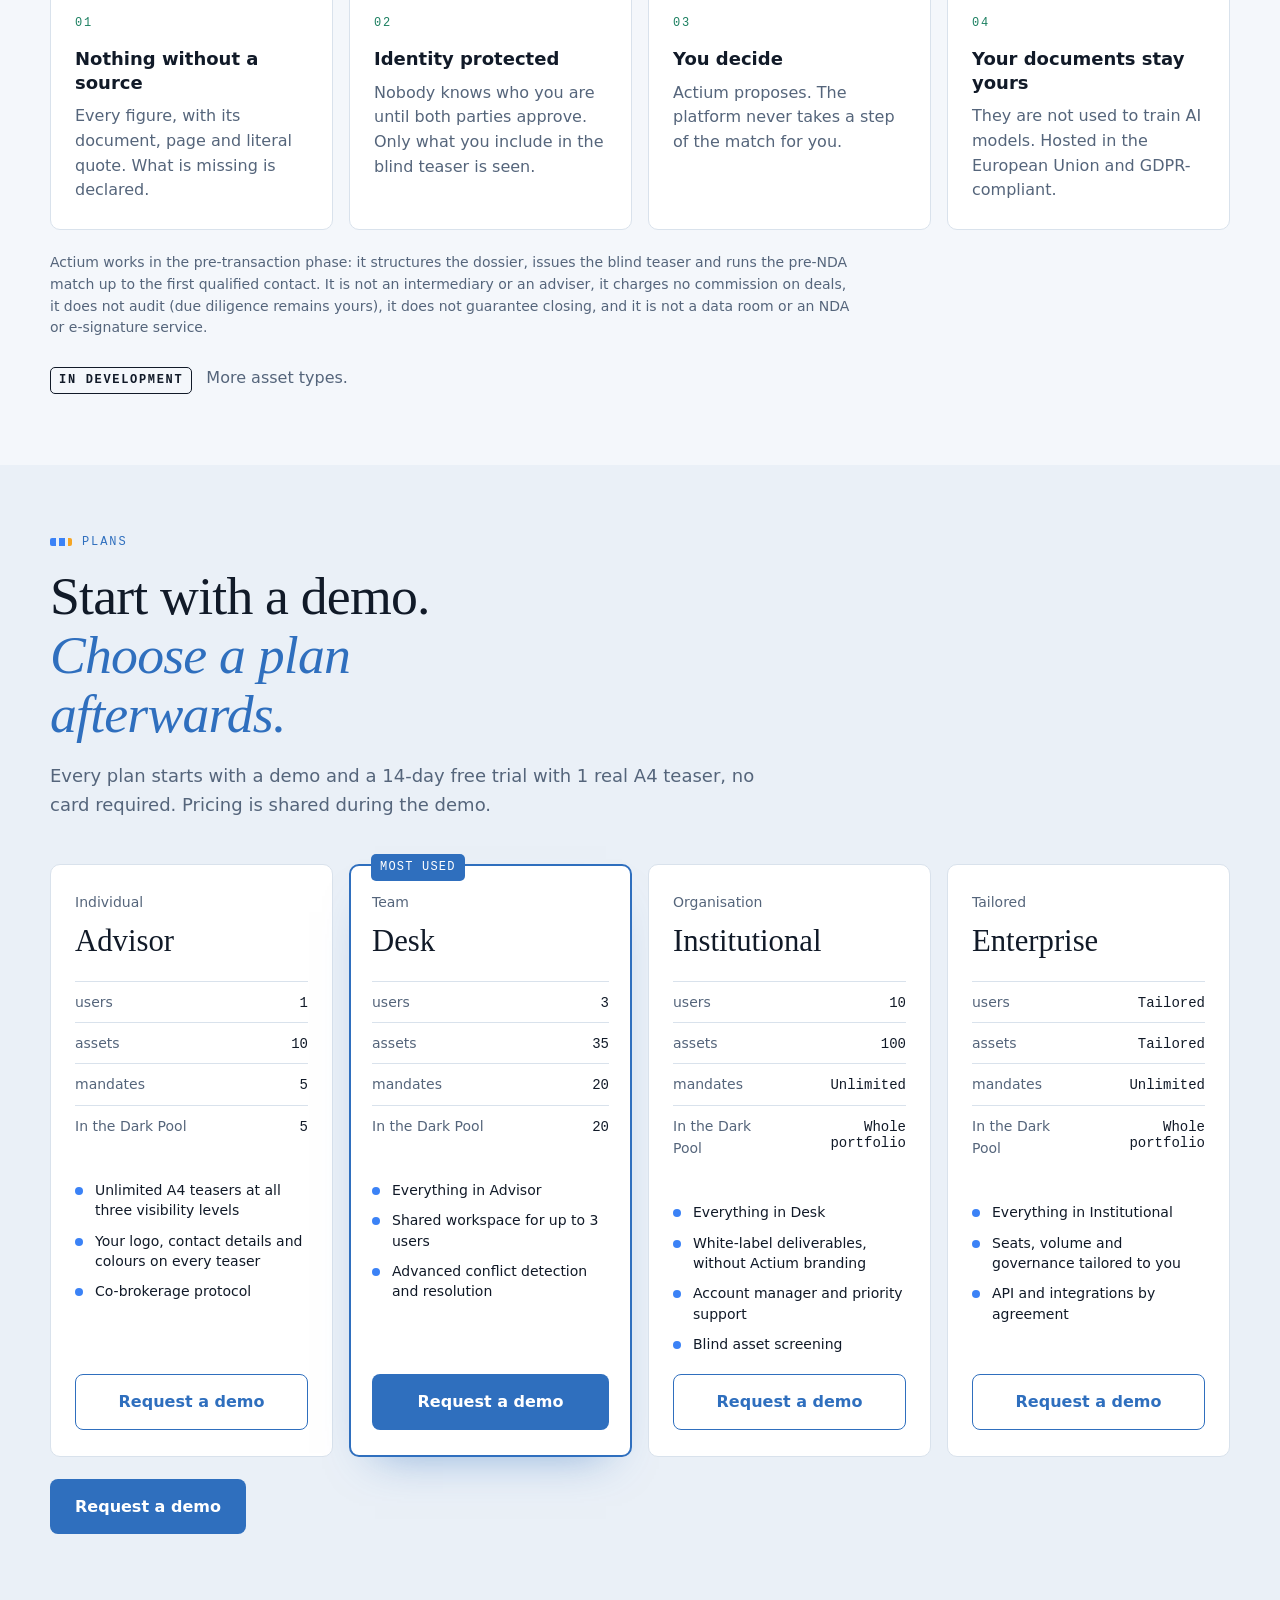
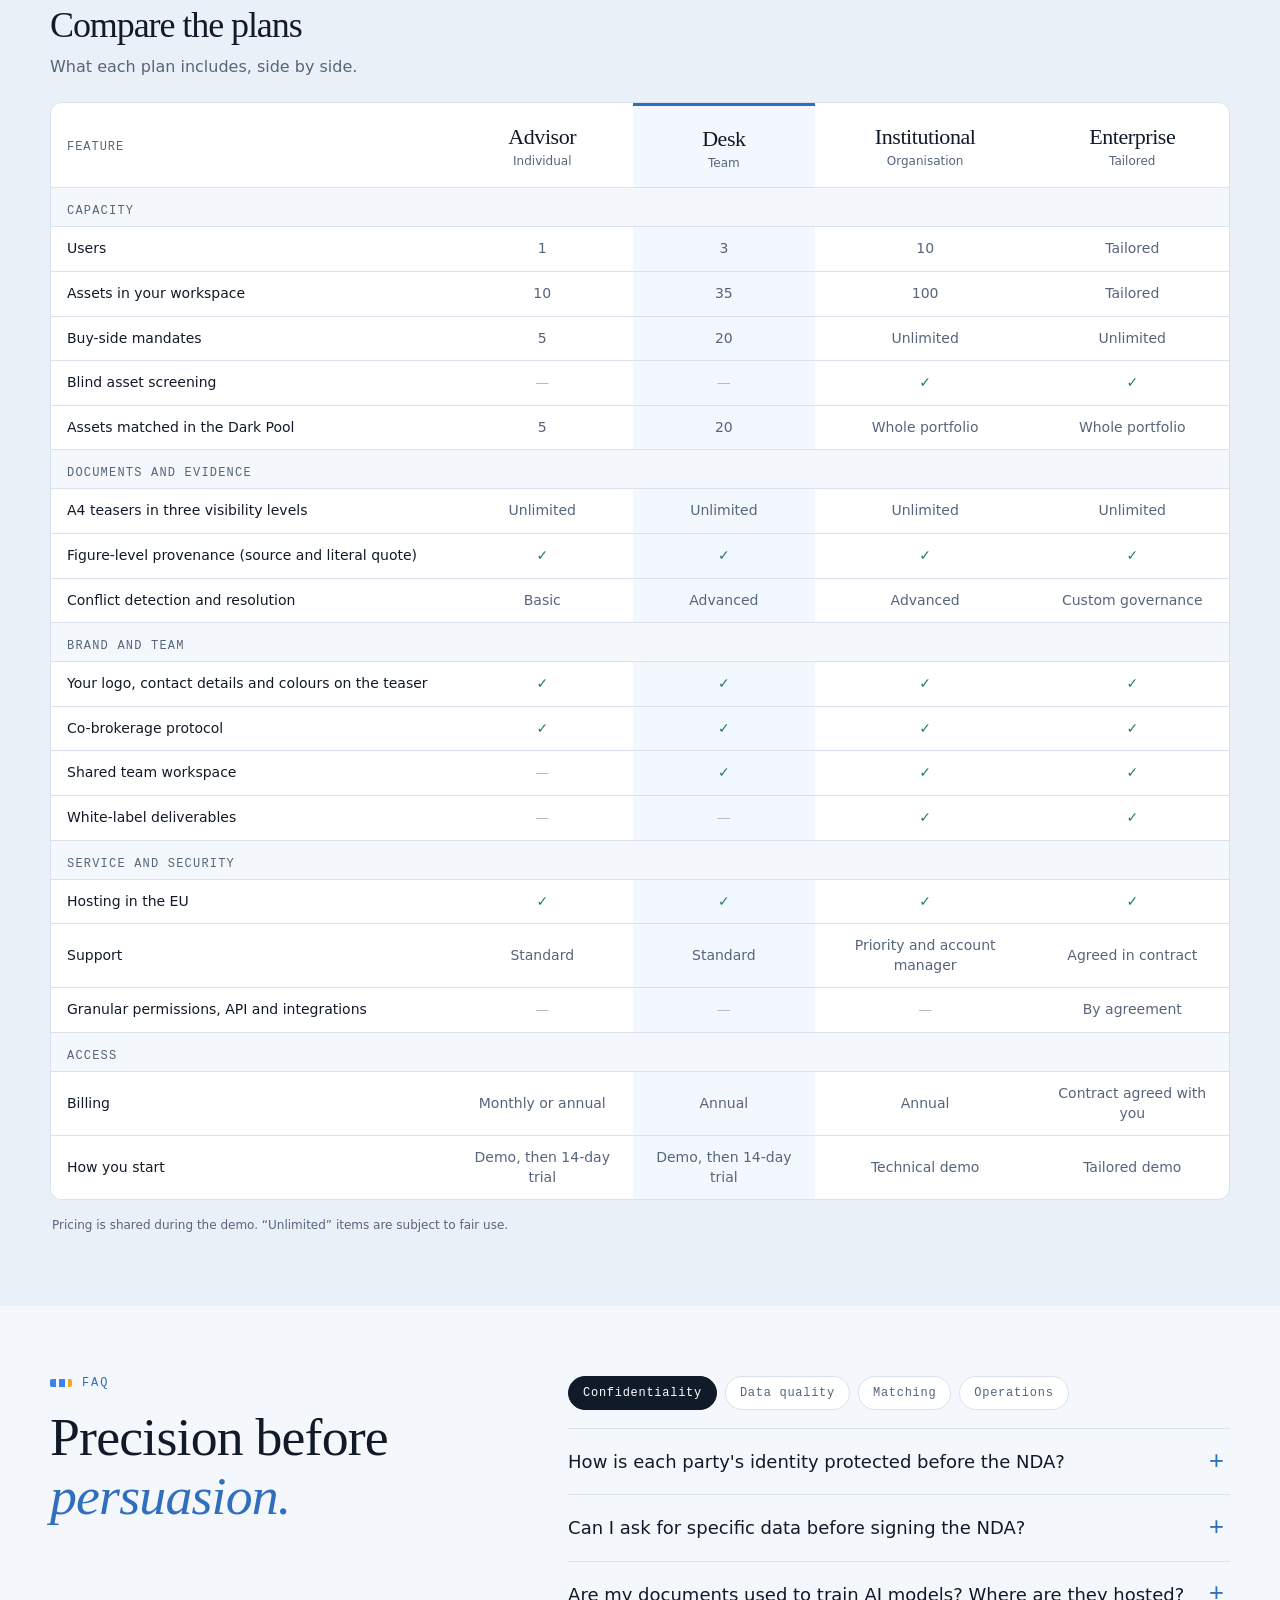
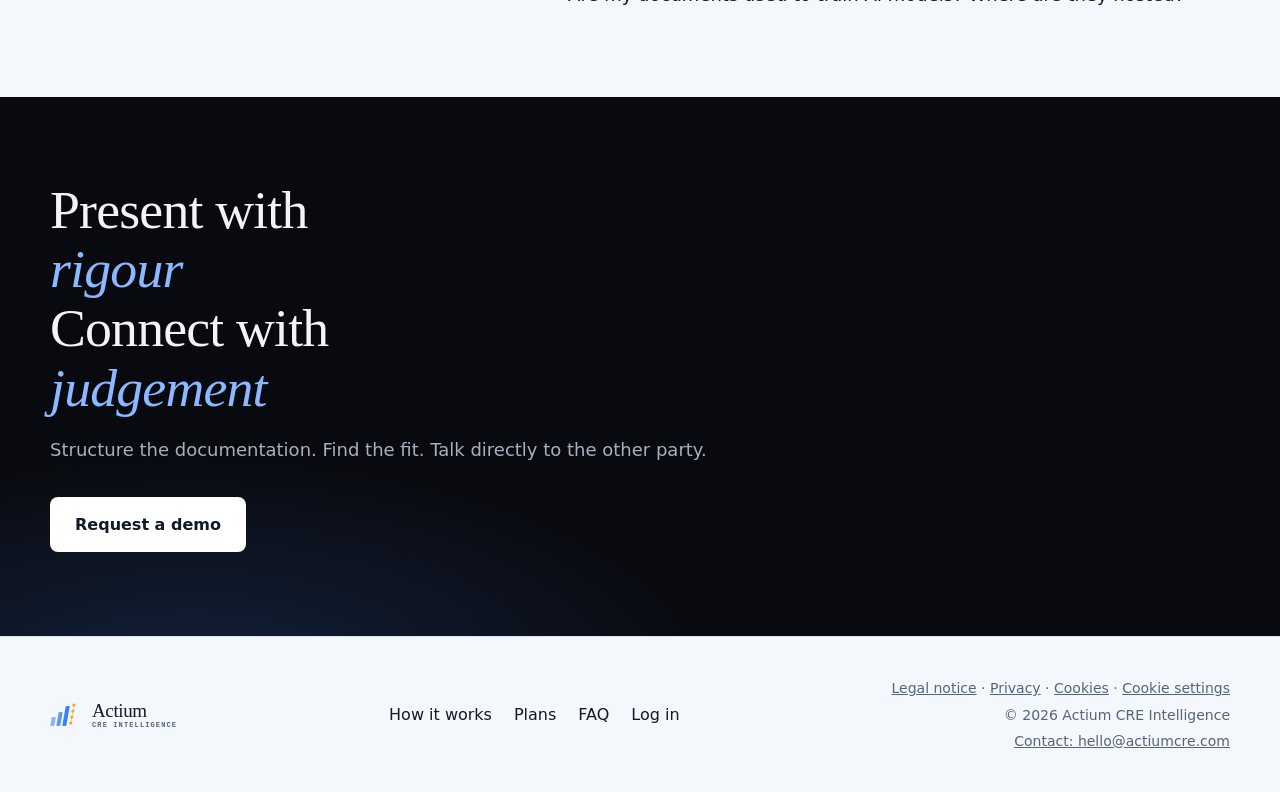
==== commit abb2453d: "Screening lede split into two sentences on separate lines (ES/EN/FR) Co-Authored-By: Claude Sonnet 5" ====
--- a/index.html
+++ b/index.html
@@ -219,7 +219,7 @@
         <div class="wrap">
           <p class="kicker" data-i18n="scr.kicker">Screening ciego</p>
           <h2 id="scr-title" class="display" data-i18n="scr.title">Busca con tu criterio de inversión.<br /><em>Avanza con un clic.</em></h2>
-          <p class="section-lede" data-i18n="scr.lede">Para family offices, fondos y equipos de inversión: describe lo que buscas y mira qué hay en el Dark Pool, en ficha ciega. Exclusivo de los planes Institutional y Enterprise.</p>
+          <p class="section-lede" data-i18n="scr.lede">Para family offices, fondos y equipos de inversión: describe lo que buscas y mira qué hay en el Dark Pool, en ficha ciega.<br />Exclusivo de los planes Institutional y Enterprise.</p>
           <div class="scr-grid">
             <div class="scr-points">
               <div class="subcard"><h4 data-i18n="scr.a.t">El vendedor decide</h4><p data-i18n="scr.a.b">Cada teaser ciego tiene dos casillas: enviarlo al Dark Pool y hacerlo visible en el screening. Solo se busca en lo que el teaser declara.</p></div>
--- a/styles.css
+++ b/styles.css
@@ -570,3 +570,5 @@
 #screening{padding-top:clamp(8px,1.2vw,16px)}
 
 #scr-title{max-width:none}
+
+.screening .section-lede{max-width:none}
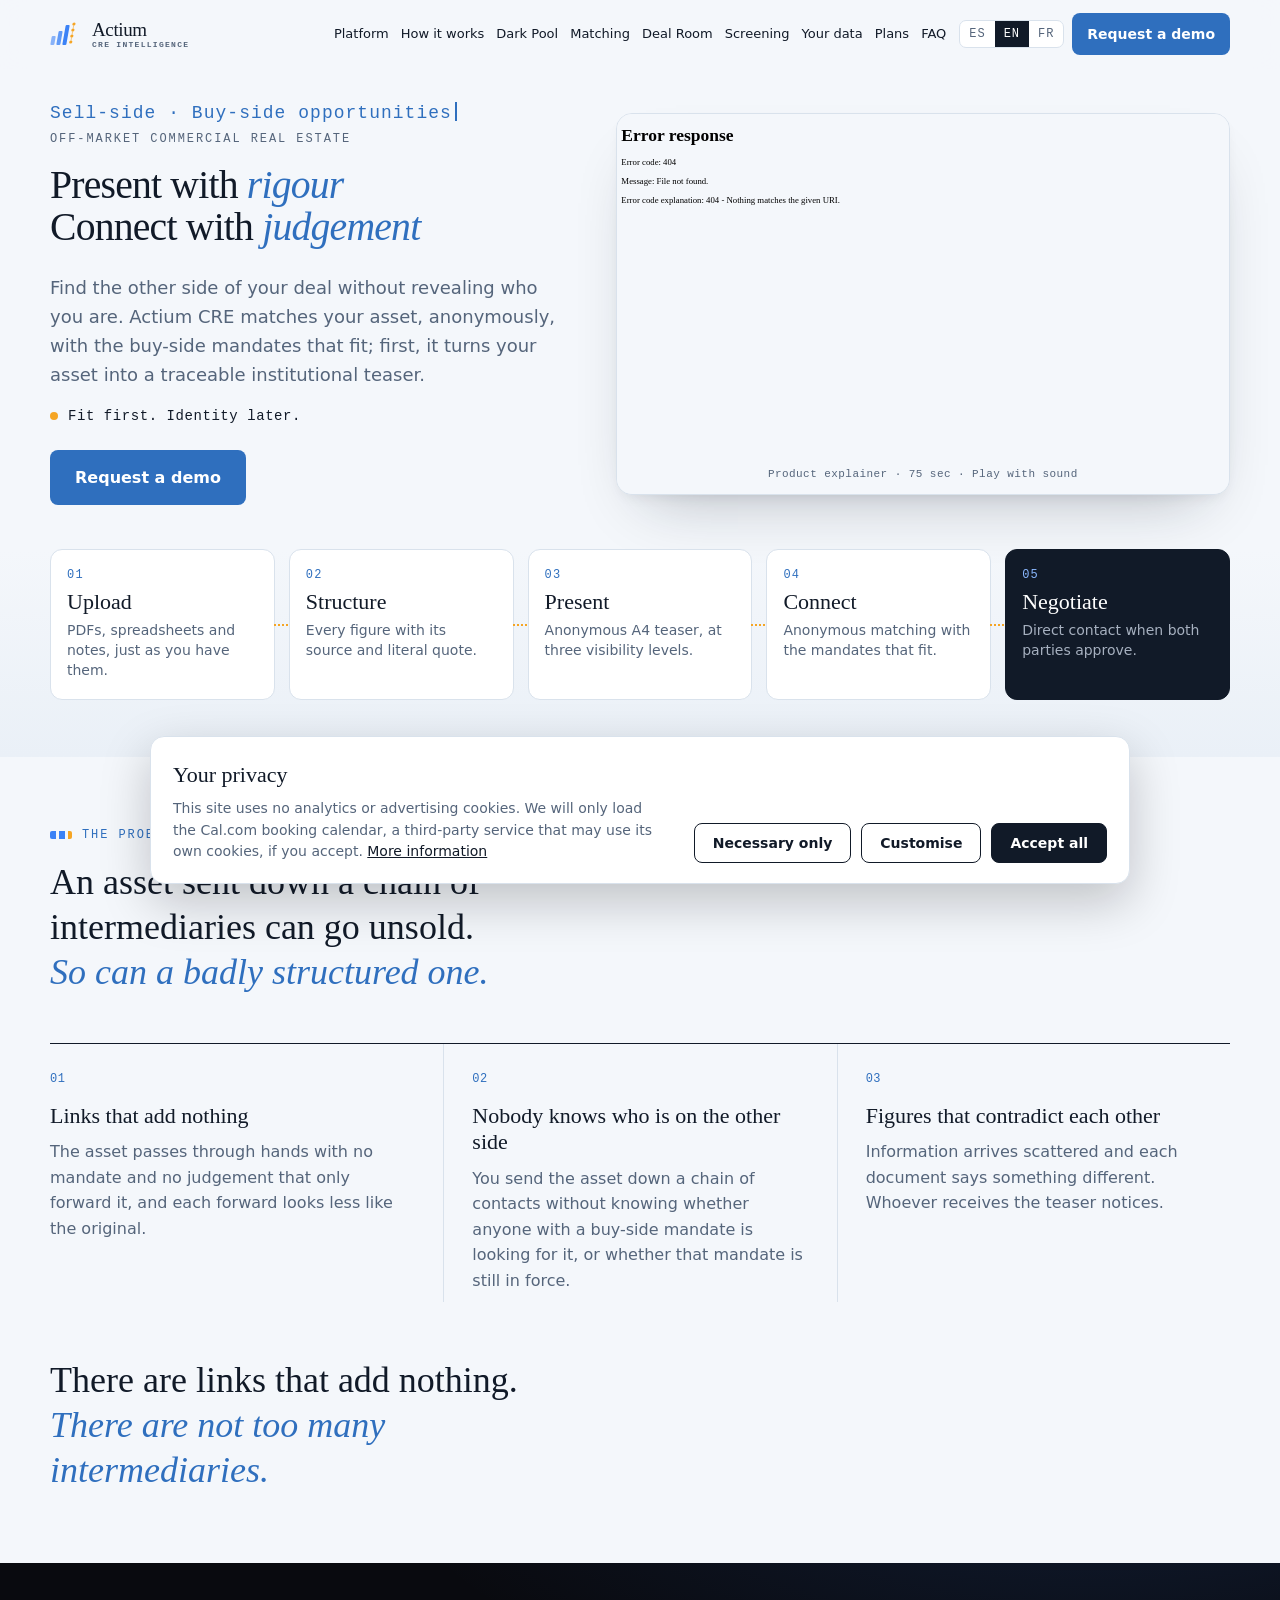
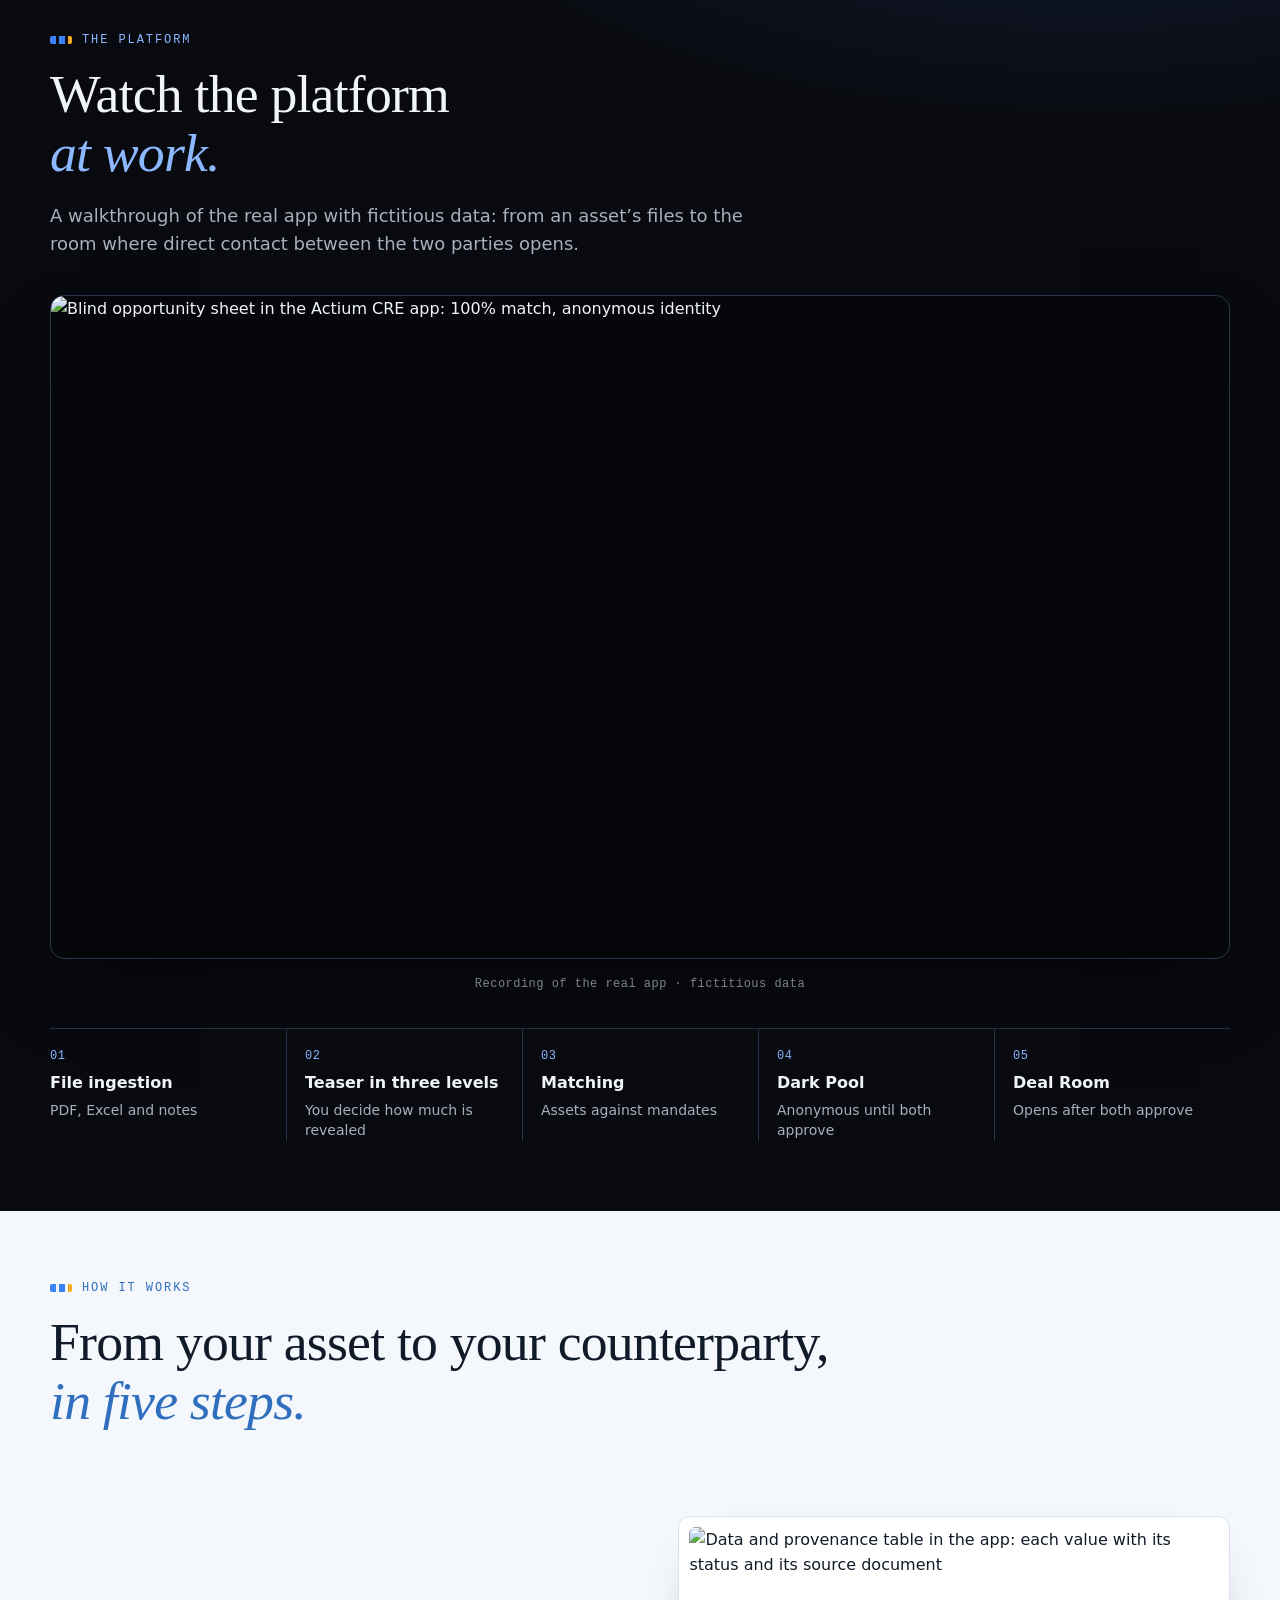
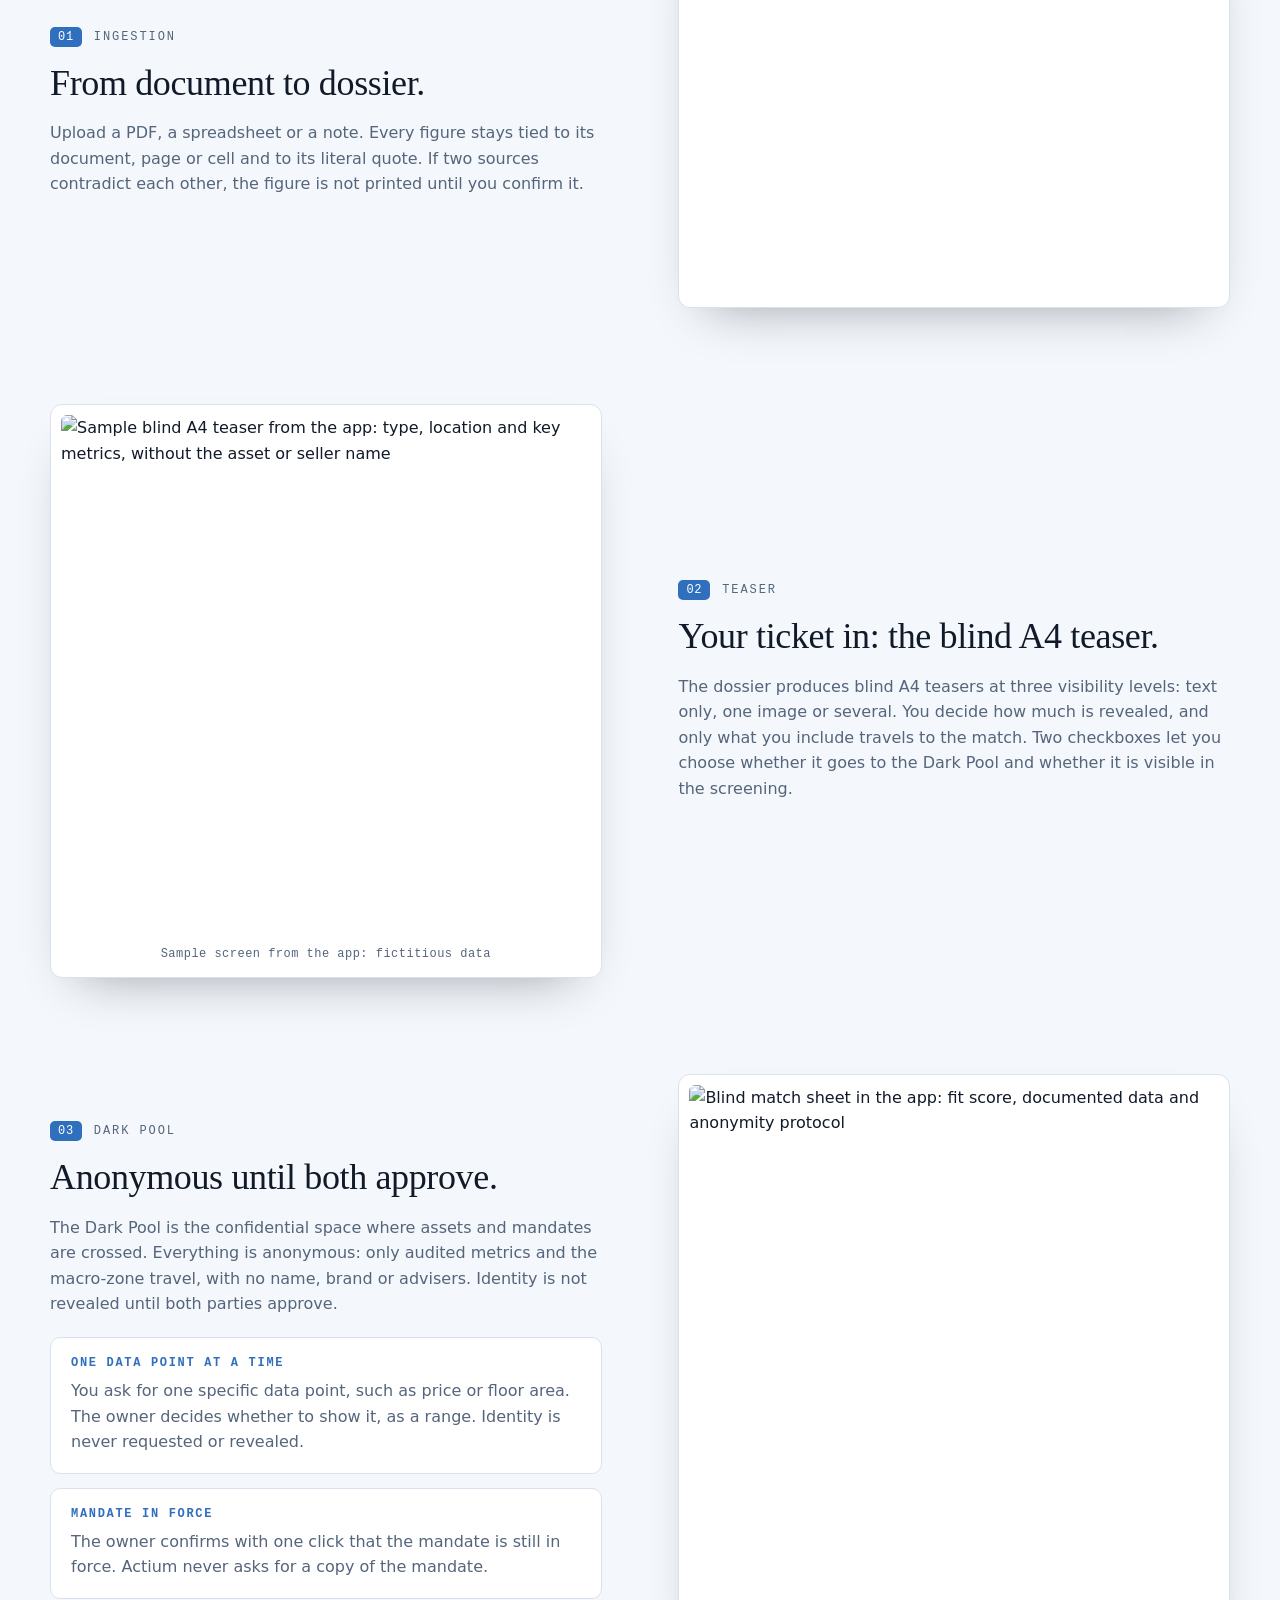
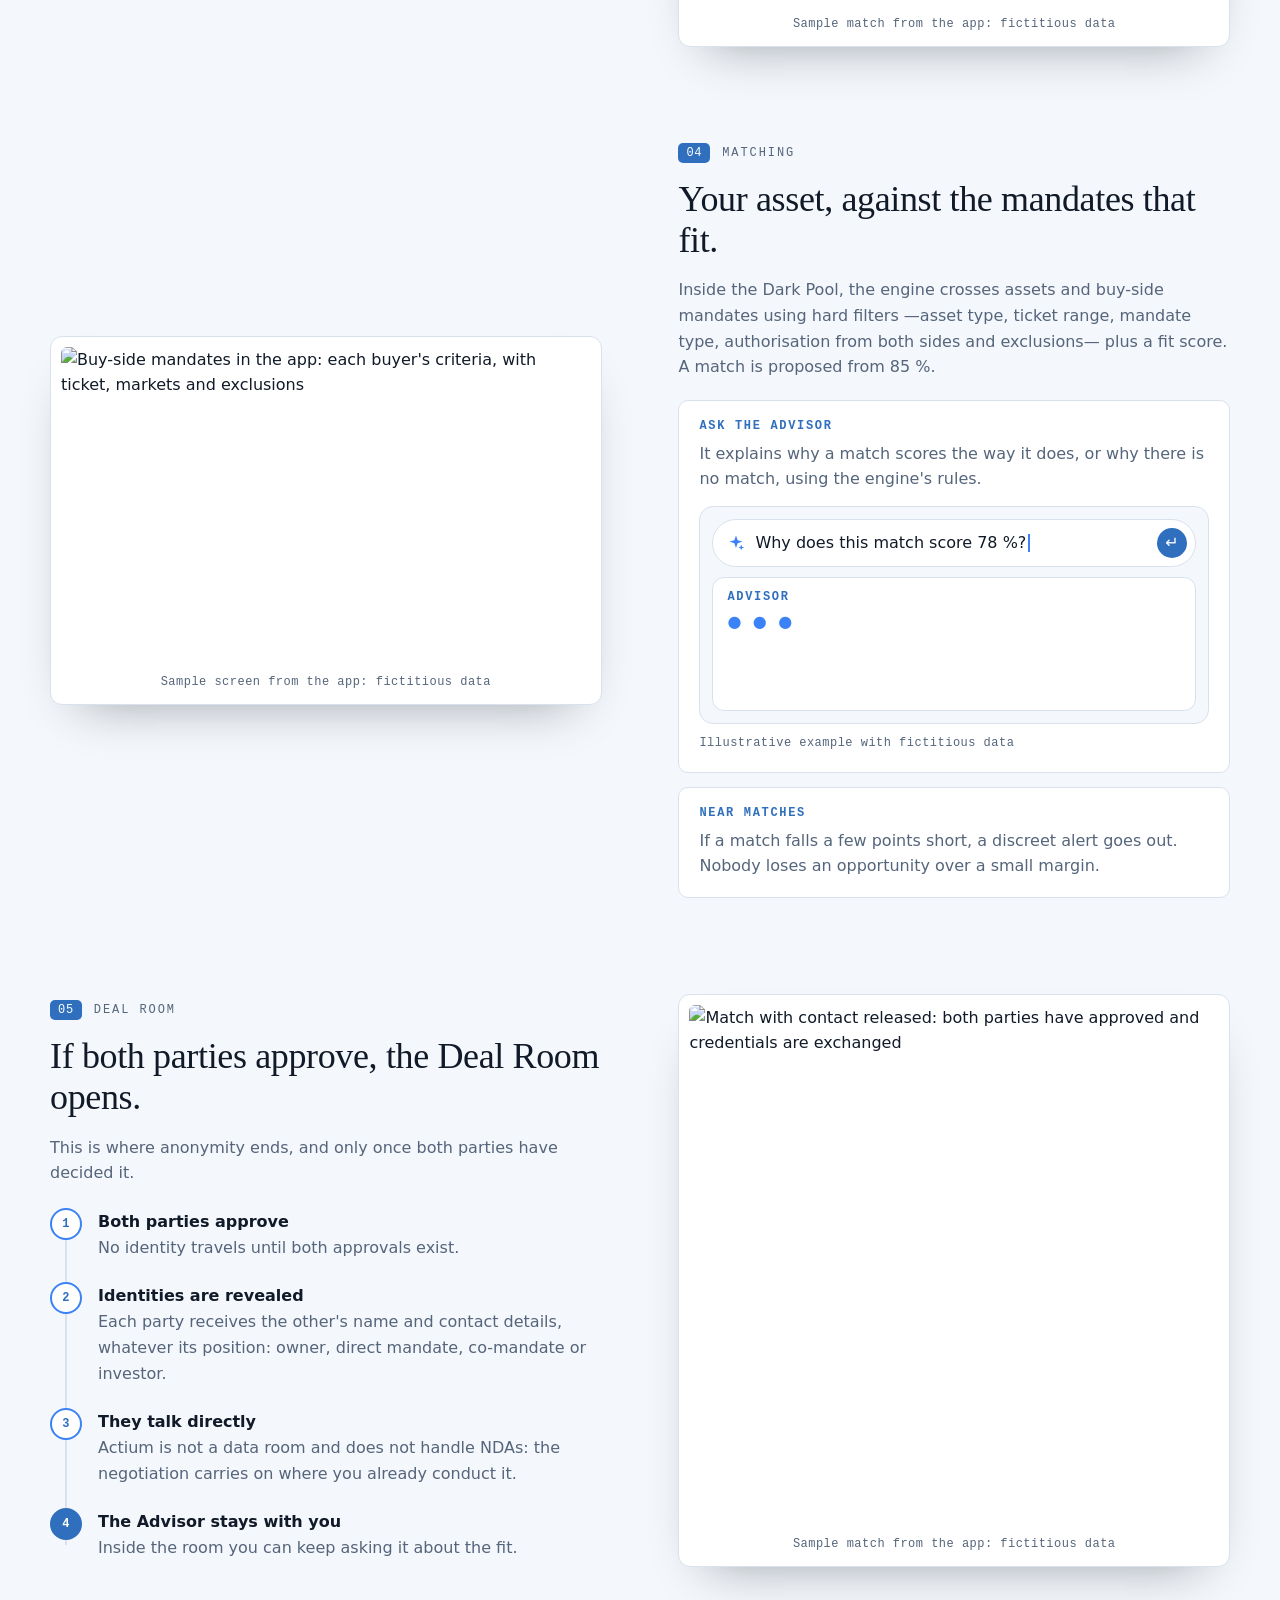
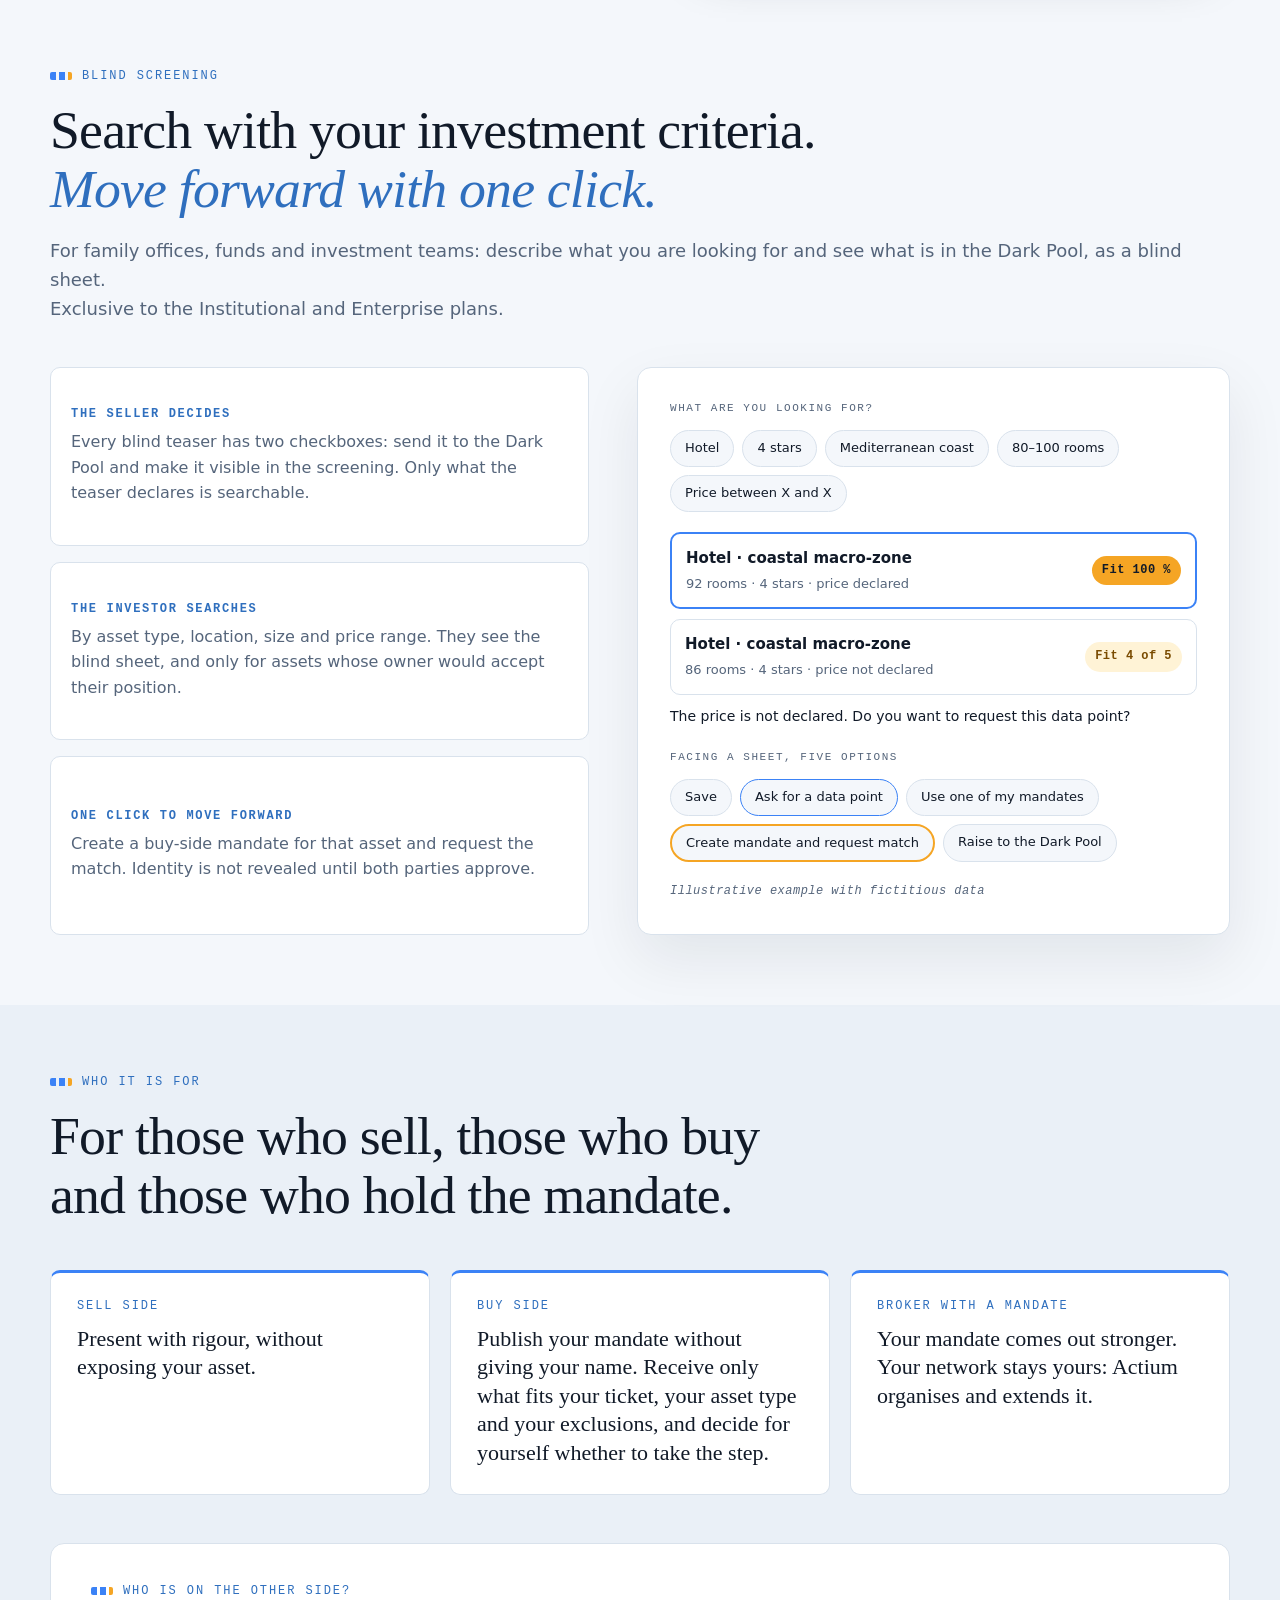
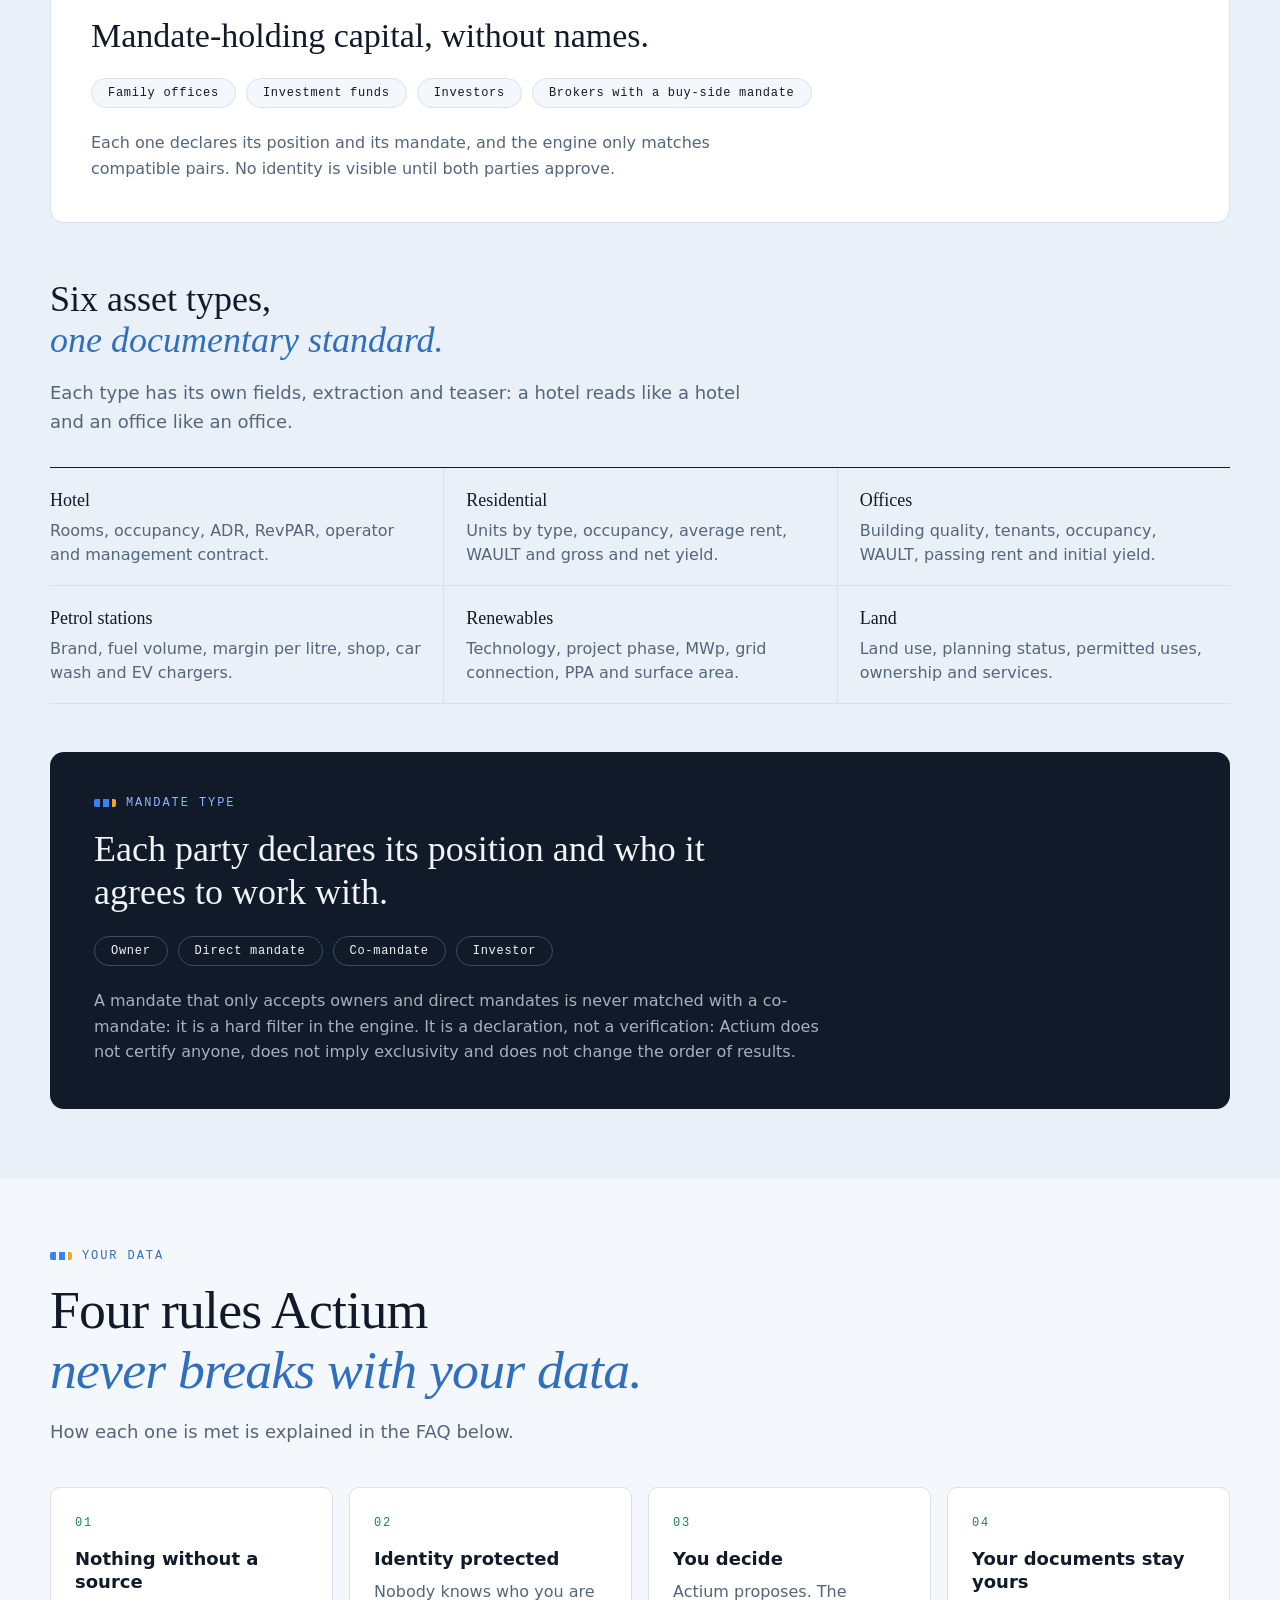
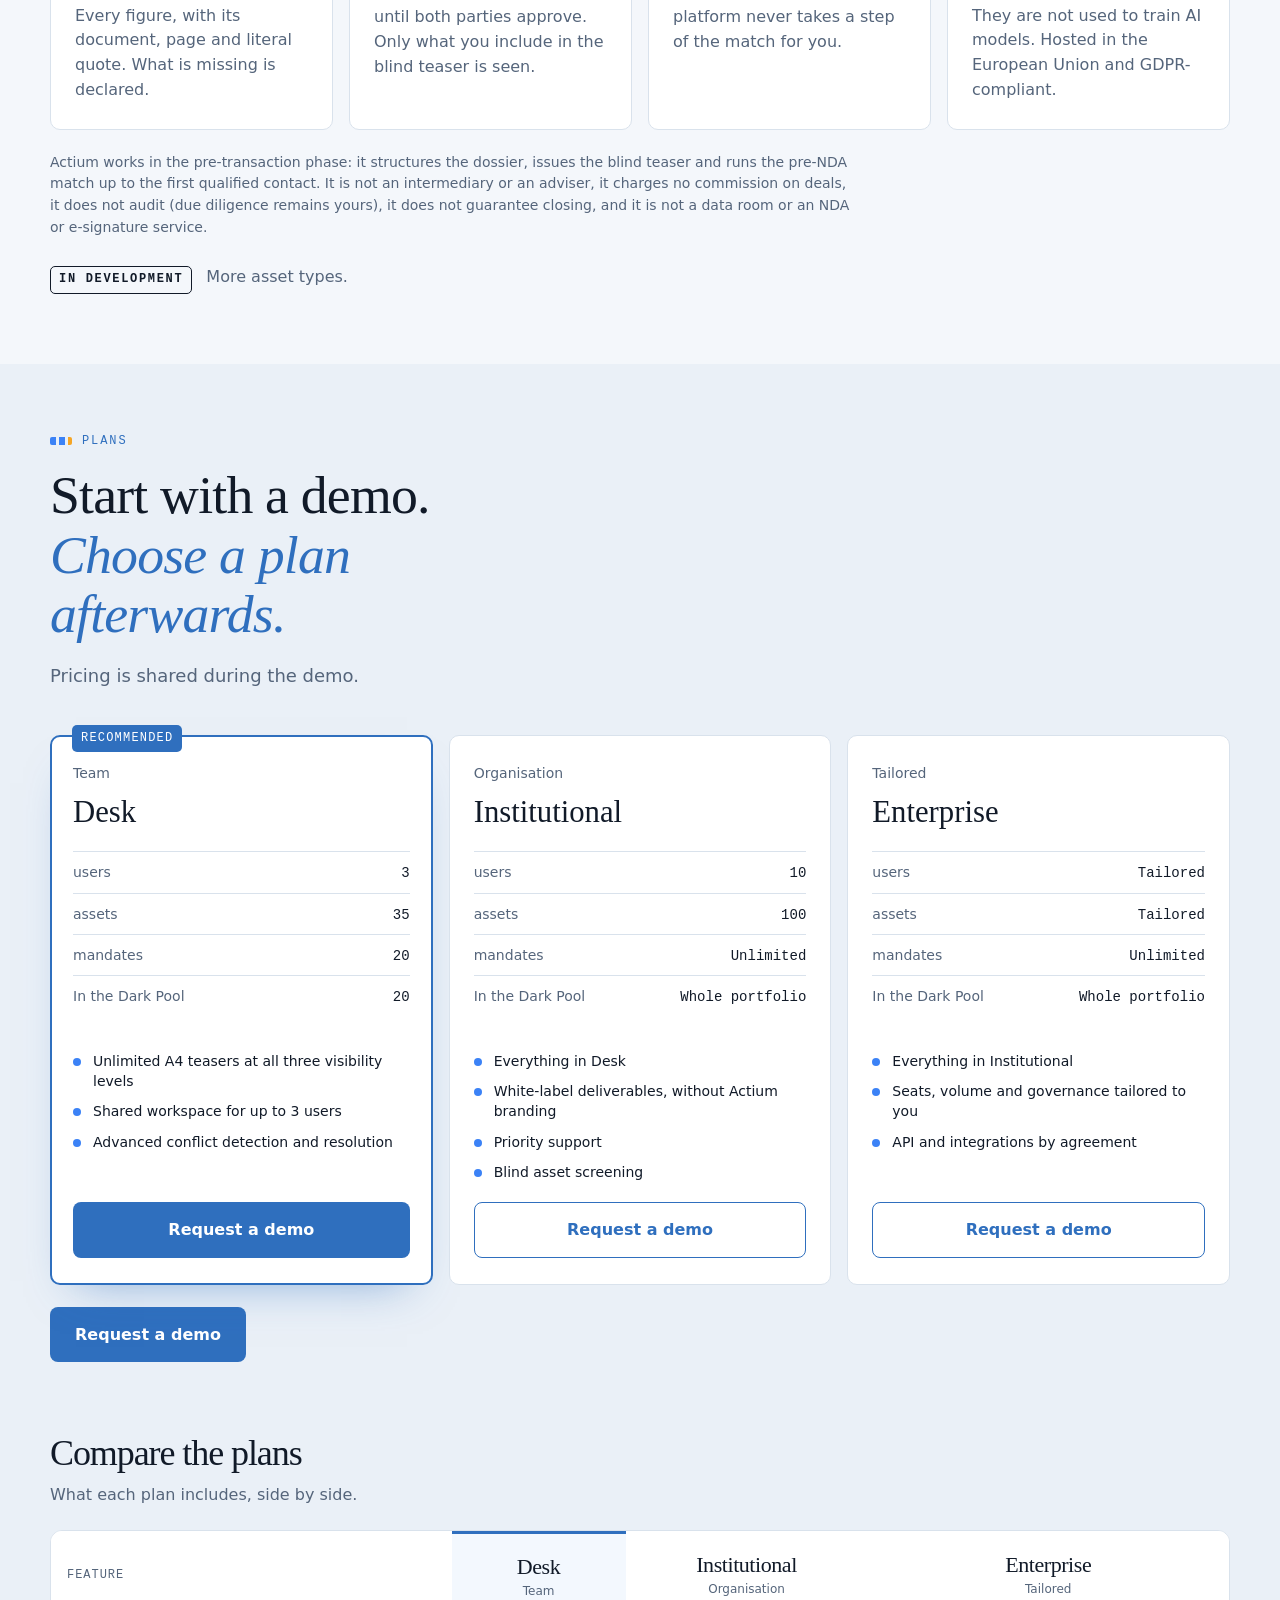
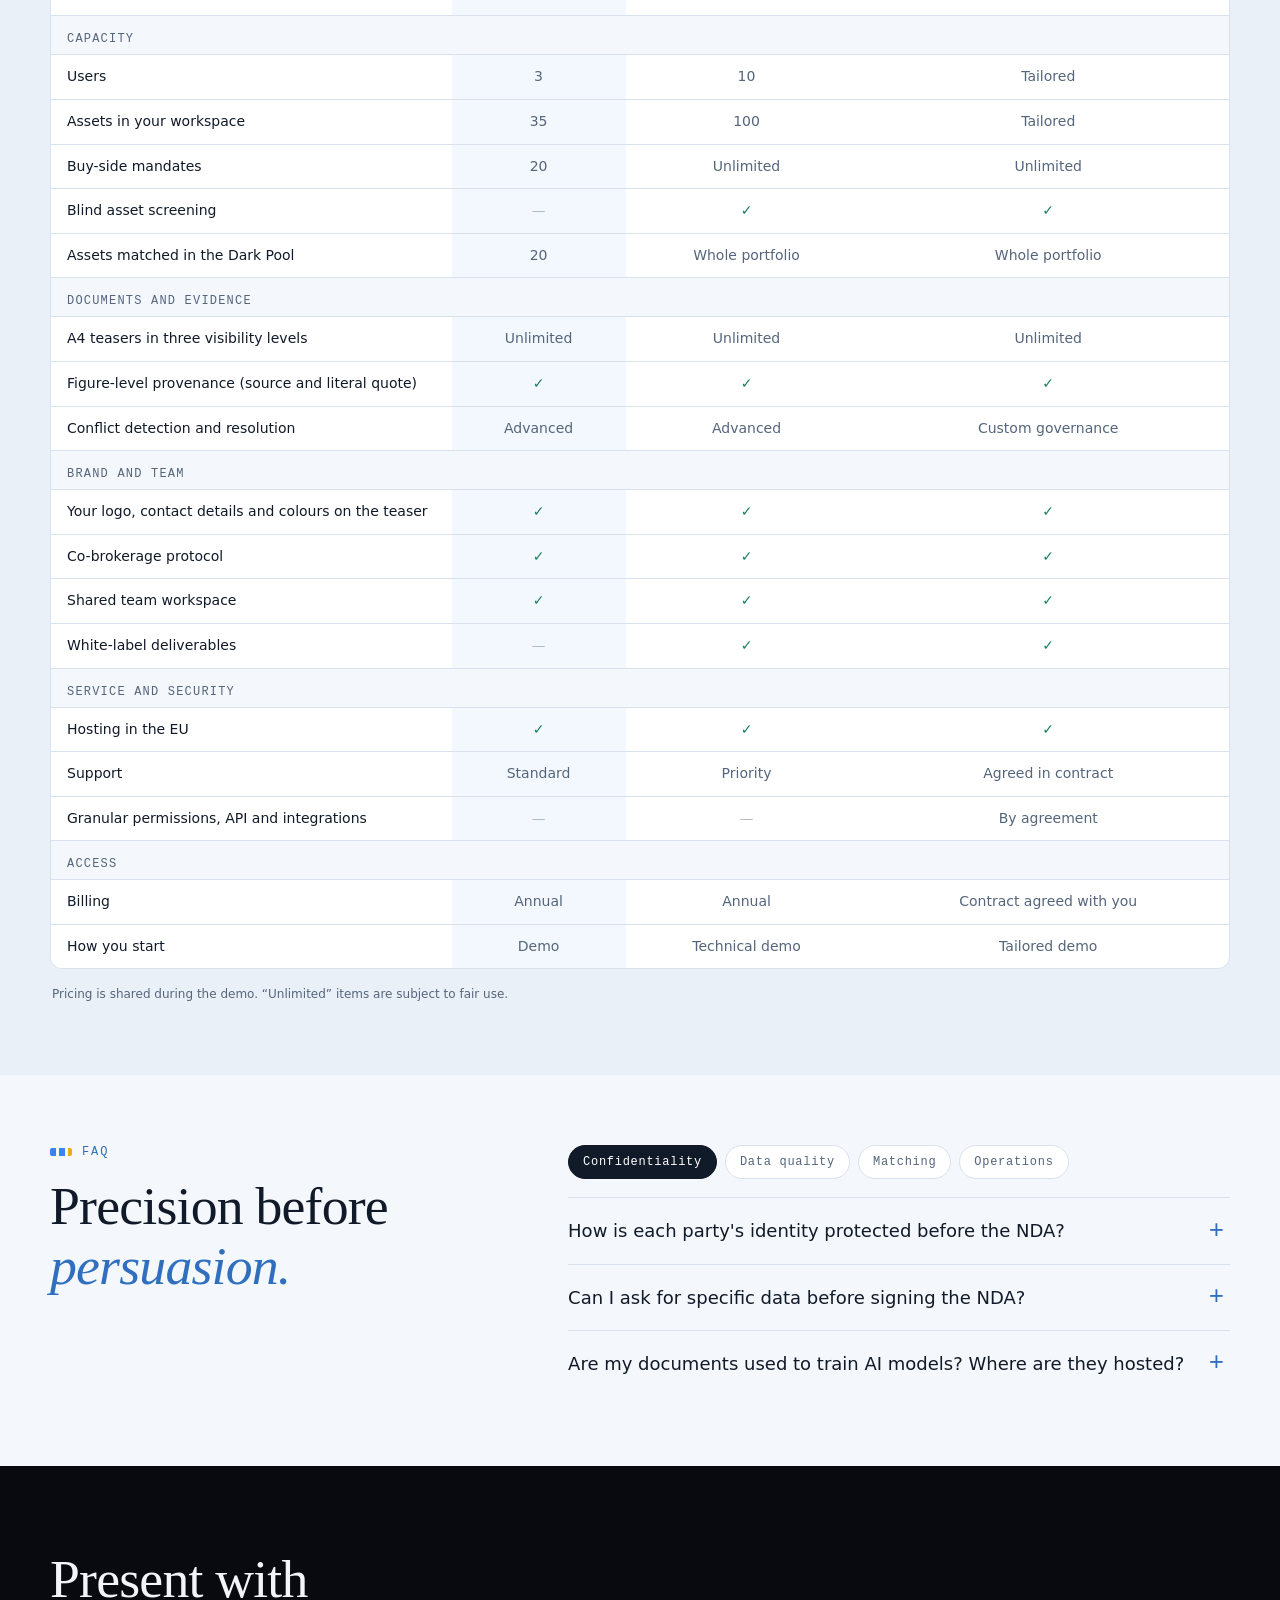
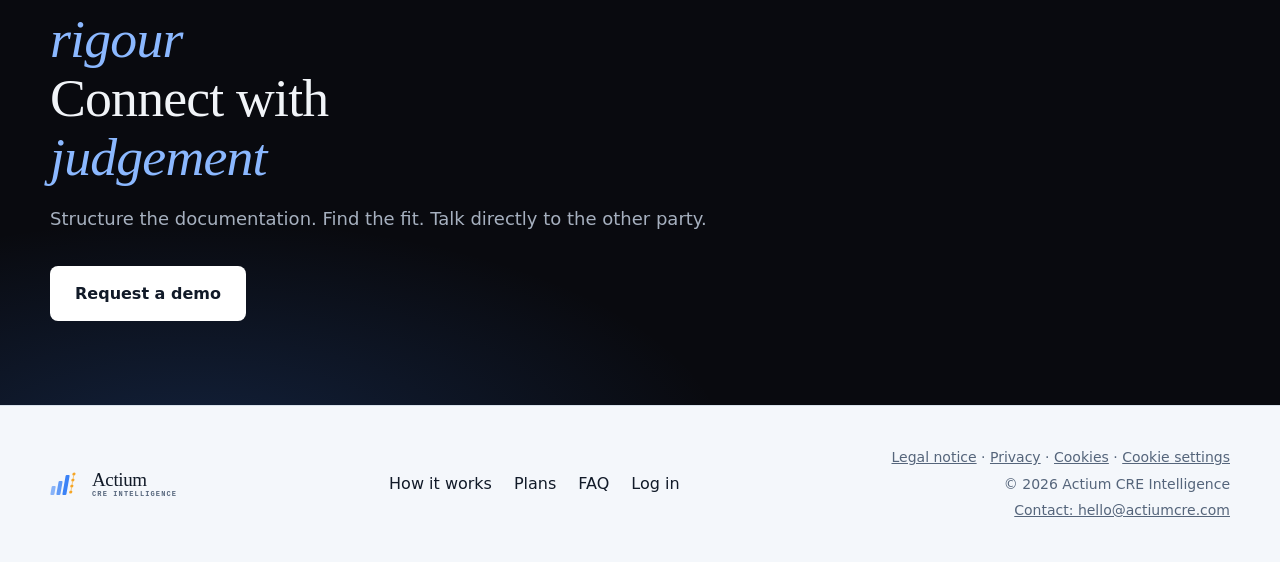
==== commit 26b2749c: "Quitar periodo de prueba y ocultar plan Advisor en la landing - Elimina toda mención a los 14 días d" ====
--- a/index.html
+++ b/index.html
@@ -76,7 +76,6 @@
             <p class="principle" data-i18n="hero.principle">Primero el encaje. Después la identidad.</p>
             <div class="hero-actions">
               <a class="button button-primary" data-demo href="https://cal.com/actiumcre/30min" target="_blank" rel="noopener" data-i18n="hero.cta">Solicita demo</a>
-              <p class="hero-note" data-i18n="hero.note">Después, 14 días de prueba con 1 teaser real. Sin tarjeta.</p>
             </div>
             </div>
           </div>
@@ -297,24 +296,24 @@
         <div class="wrap">
           <p class="kicker" data-i18n="plans.kicker">Planes</p>
           <h2 id="plans-title" class="display" data-i18n="plans.title">Empieza por una demo.<br /><em>Elige plan después.</em></h2>
-          <p class="section-lede" data-i18n="plans.lede">Todos los planes empiezan con una demo y 14 días de prueba gratuita con 1 teaser A4 real, sin tarjeta. El precio se comparte en la demo.</p>
+          <p class="section-lede" data-i18n="plans.lede">El precio se comparte en la demo.</p>
           <div class="plan-grid">
-            <article class="price-card">
+            <article class="price-card" data-plan-card="advisor">
               <p class="plan-who" data-i18n="plans.adv.who">Individual</p><h3>Advisor</h3>
               <dl class="plan-rows"><div><dt data-i18n="plans.users">usuarios</dt><dd>1</dd></div><div><dt data-i18n="plans.assets">activos</dt><dd>10</dd></div><div><dt data-i18n="plans.mandates">mandatos</dt><dd>5</dd></div><div><dt data-i18n="plans.pool">En Dark Pool</dt><dd>5</dd></div></dl>
               <ul><li data-i18n="plans.adv.f1">Teasers A4 ilimitados en los tres niveles de visibilidad</li><li data-i18n="plans.adv.f2">Tu logotipo, contacto y colores en cada teaser</li><li data-i18n="plans.adv.f3">Protocolo de co-brokerage</li></ul>
               <a class="button button-outline price-cta" data-demo data-plan="advisor" href="https://cal.com/actiumcre/30min" target="_blank" rel="noopener" data-i18n="hero.cta">Solicita demo</a>
             </article>
             <article class="price-card is-featured">
-              <p class="badge mono" data-i18n="plans.recommended">Más utilizado</p><p class="plan-who" data-i18n="plans.desk.who">Equipo</p><h3>Desk</h3>
+              <p class="badge mono" data-i18n="plans.recommended">Recomendado</p><p class="plan-who" data-i18n="plans.desk.who">Equipo</p><h3>Desk</h3>
               <dl class="plan-rows"><div><dt data-i18n="plans.users">usuarios</dt><dd>3</dd></div><div><dt data-i18n="plans.assets">activos</dt><dd>35</dd></div><div><dt data-i18n="plans.mandates">mandatos</dt><dd>20</dd></div><div><dt data-i18n="plans.pool">En Dark Pool</dt><dd>20</dd></div></dl>
-              <ul><li data-i18n="plans.desk.f1">Todo lo de Advisor</li><li data-i18n="plans.desk.f2">Espacio compartido para hasta 3 usuarios</li><li data-i18n="plans.desk.f3">Detección y resolución avanzada de conflictos</li></ul>
+              <ul><li data-i18n="plans.desk.f1">Teasers A4 ilimitados en los tres niveles de visibilidad</li><li data-i18n="plans.desk.f2">Espacio compartido para hasta 3 usuarios</li><li data-i18n="plans.desk.f3">Detección y resolución avanzada de conflictos</li></ul>
               <a class="button button-primary price-cta" data-demo data-plan="desk" href="https://cal.com/actiumcre/30min" target="_blank" rel="noopener" data-i18n="hero.cta">Solicita demo</a>
             </article>
             <article class="price-card">
               <p class="plan-who" data-i18n="plans.inst.who">Organización</p><h3>Institutional</h3>
               <dl class="plan-rows"><div><dt data-i18n="plans.users">usuarios</dt><dd>10</dd></div><div><dt data-i18n="plans.assets">activos</dt><dd>100</dd></div><div><dt data-i18n="plans.mandates">mandatos</dt><dd data-i18n="plans.unl">Ilimitados</dd></div><div><dt data-i18n="plans.pool">En Dark Pool</dt><dd data-i18n="plans.all">Toda la cartera</dd></div></dl>
-              <ul><li data-i18n="plans.inst.f1">Todo lo de Desk</li><li data-i18n="plans.inst.f2">Entregables white-label, sin marca de Actium</li><li data-i18n="plans.inst.f3">Gestor de cuenta y soporte prioritario</li><li data-i18n="plans.inst.f4">Screening ciego de activos</li></ul>
+              <ul><li data-i18n="plans.inst.f1">Todo lo de Desk</li><li data-i18n="plans.inst.f2">Entregables white-label, sin marca de Actium</li><li data-i18n="plans.inst.f3">Soporte prioritario</li><li data-i18n="plans.inst.f4">Screening ciego de activos</li></ul>
               <a class="button button-outline price-cta" data-demo data-plan="institutional" href="https://cal.com/actiumcre/30min" target="_blank" rel="noopener" data-i18n="hero.cta">Solicita demo</a>
             </article>
             <article class="price-card">
@@ -326,7 +325,7 @@
           </div>
           <p class="plans-note mono" data-i18n="plans.note">Los elementos «ilimitados» están sujetos a uso razonable.</p>
           <p class="plans-cta"><a class="button button-primary" data-demo href="https://cal.com/actiumcre/30min" target="_blank" rel="noopener" data-i18n="hero.cta">Solicita demo</a></p>
-          <div class="plan-compare" id="plan-compare"><div class="plan-compare-head"><h3 data-i18n="cmp.title">Compara los planes</h3><p data-i18n="cmp.sub">Qué incluye cada plan, lado a lado.</p></div><div class="cmp-scroll" role="region" data-i18n-aria="cmp.aria" aria-label="Comparativa de los planes Advisor, Desk, Institutional y Enterprise" tabindex="0"><table class="cmp-table"><thead><tr><th scope="col" class="cmp-feature-col" data-i18n="cmp.feature">Concepto</th><th scope="col" class="cmp-plan"><span class="cmp-plan-name">Advisor</span><span class="cmp-plan-for" data-i18n="plans.adv.who">Individual</span></th><th scope="col" class="cmp-plan is-featured"><span class="cmp-plan-name">Desk</span><span class="cmp-plan-for" data-i18n="plans.desk.who">Equipo</span></th><th scope="col" class="cmp-plan"><span class="cmp-plan-name">Institutional</span><span class="cmp-plan-for" data-i18n="plans.inst.who">Organización</span></th><th scope="col" class="cmp-plan"><span class="cmp-plan-name">Enterprise</span><span class="cmp-plan-for" data-i18n="plans.ent.who">A medida</span></th></tr></thead><tbody><tr class="cmp-group"><th scope="colgroup" colspan="5" data-i18n="cmp.t1">Capacidad</th></tr><tr><th scope="row" data-i18n="cmp.t2">Usuarios</th><td class="">1</td><td class="is-featured">3</td><td class="">10</td><td class="" data-i18n="plans.tailored">A medida</td></tr><tr><th scope="row" data-i18n="cmp.t3">Activos en tu espacio</th><td class="">10</td><td class="is-featured">35</td><td class="">100</td><td class="" data-i18n="plans.tailored">A medida</td></tr><tr><th scope="row" data-i18n="cmp.t4">Mandatos de compra</th><td class="">5</td><td class="is-featured">20</td><td class="" data-i18n="plans.unl">Ilimitados</td><td class="" data-i18n="plans.unl">Ilimitados</td></tr><tr><th scope="row" data-i18n="cmp.t36">Screening ciego de activos</th><td class=""><span class="cmp-no" aria-hidden="true">—</span><span class="vh" data-i18n="cmp.no">No incluido</span></td><td class="is-featured"><span class="cmp-no" aria-hidden="true">—</span><span class="vh" data-i18n="cmp.no">No incluido</span></td><td class=""><span class="cmp-yes" aria-hidden="true">✓</span><span class="vh" data-i18n="cmp.yes">Incluido</span></td><td class=""><span class="cmp-yes" aria-hidden="true">✓</span><span class="vh" data-i18n="cmp.yes">Incluido</span></td></tr><tr><th scope="row" data-i18n="cmp.t5">Activos cruzados en el Dark Pool</th><td class="">5</td><td class="is-featured">20</td><td class="" data-i18n="plans.all">Toda la cartera</td><td class="" data-i18n="plans.all">Toda la cartera</td></tr><tr class="cmp-group"><th scope="colgroup" colspan="5" data-i18n="cmp.t6">Documentos y evidencia</th></tr><tr><th scope="row" data-i18n="cmp.t7">Teasers A4 en tres niveles de visibilidad</th><td class="" data-i18n="cmp.t8">Ilimitados</td><td class="is-featured" data-i18n="cmp.t8">Ilimitados</td><td class="" data-i18n="cmp.t8">Ilimitados</td><td class="" data-i18n="cmp.t8">Ilimitados</td></tr><tr><th scope="row" data-i18n="cmp.t9">Trazabilidad dato a dato (fuente y cita literal)</th><td class=""><span class="cmp-yes" aria-hidden="true">✓</span><span class="vh" data-i18n="cmp.yes">Incluido</span></td><td class="is-featured"><span class="cmp-yes" aria-hidden="true">✓</span><span class="vh" data-i18n="cmp.yes">Incluido</span></td><td class=""><span class="cmp-yes" aria-hidden="true">✓</span><span class="vh" data-i18n="cmp.yes">Incluido</span></td><td class=""><span class="cmp-yes" aria-hidden="true">✓</span><span class="vh" data-i18n="cmp.yes">Incluido</span></td></tr><tr><th scope="row" data-i18n="cmp.t10">Detección y resolución de conflictos</th><td class="" data-i18n="cmp.t11">Básica</td><td class="is-featured" data-i18n="cmp.t12">Avanzada</td><td class="" data-i18n="cmp.t12">Avanzada</td><td class="" data-i18n="cmp.t13">Gobernanza a medida</td></tr><tr class="cmp-group"><th scope="colgroup" colspan="5" data-i18n="cmp.t14">Marca y equipo</th></tr><tr><th scope="row" data-i18n="cmp.t15">Tu logotipo, contacto y colores en el teaser</th><td class=""><span class="cmp-yes" aria-hidden="true">✓</span><span class="vh" data-i18n="cmp.yes">Incluido</span></td><td class="is-featured"><span class="cmp-yes" aria-hidden="true">✓</span><span class="vh" data-i18n="cmp.yes">Incluido</span></td><td class=""><span class="cmp-yes" aria-hidden="true">✓</span><span class="vh" data-i18n="cmp.yes">Incluido</span></td><td class=""><span class="cmp-yes" aria-hidden="true">✓</span><span class="vh" data-i18n="cmp.yes">Incluido</span></td></tr><tr><th scope="row" data-i18n="cmp.t16">Protocolo de co-brokerage</th><td class=""><span class="cmp-yes" aria-hidden="true">✓</span><span class="vh" data-i18n="cmp.yes">Incluido</span></td><td class="is-featured"><span class="cmp-yes" aria-hidden="true">✓</span><span class="vh" data-i18n="cmp.yes">Incluido</span></td><td class=""><span class="cmp-yes" aria-hidden="true">✓</span><span class="vh" data-i18n="cmp.yes">Incluido</span></td><td class=""><span class="cmp-yes" aria-hidden="true">✓</span><span class="vh" data-i18n="cmp.yes">Incluido</span></td></tr><tr><th scope="row" data-i18n="cmp.t17">Espacio compartido de equipo</th><td class=""><span class="cmp-no" aria-hidden="true">—</span><span class="vh" data-i18n="cmp.no">No incluido</span></td><td class="is-featured"><span class="cmp-yes" aria-hidden="true">✓</span><span class="vh" data-i18n="cmp.yes">Incluido</span></td><td class=""><span class="cmp-yes" aria-hidden="true">✓</span><span class="vh" data-i18n="cmp.yes">Incluido</span></td><td class=""><span class="cmp-yes" aria-hidden="true">✓</span><span class="vh" data-i18n="cmp.yes">Incluido</span></td></tr><tr><th scope="row" data-i18n="cmp.t18">Entregables white-label</th><td class=""><span class="cmp-no" aria-hidden="true">—</span><span class="vh" data-i18n="cmp.no">No incluido</span></td><td class="is-featured"><span class="cmp-no" aria-hidden="true">—</span><span class="vh" data-i18n="cmp.no">No incluido</span></td><td class=""><span class="cmp-yes" aria-hidden="true">✓</span><span class="vh" data-i18n="cmp.yes">Incluido</span></td><td class=""><span class="cmp-yes" aria-hidden="true">✓</span><span class="vh" data-i18n="cmp.yes">Incluido</span></td></tr><tr class="cmp-group"><th scope="colgroup" colspan="5" data-i18n="cmp.t19">Servicio y seguridad</th></tr><tr><th scope="row" data-i18n="cmp.t20">Alojamiento en la UE</th><td class=""><span class="cmp-yes" aria-hidden="true">✓</span><span class="vh" data-i18n="cmp.yes">Incluido</span></td><td class="is-featured"><span class="cmp-yes" aria-hidden="true">✓</span><span class="vh" data-i18n="cmp.yes">Incluido</span></td><td class=""><span class="cmp-yes" aria-hidden="true">✓</span><span class="vh" data-i18n="cmp.yes">Incluido</span></td><td class=""><span class="cmp-yes" aria-hidden="true">✓</span><span class="vh" data-i18n="cmp.yes">Incluido</span></td></tr><tr><th scope="row" data-i18n="cmp.t21">Soporte</th><td class="" data-i18n="cmp.t22">Estándar</td><td class="is-featured" data-i18n="cmp.t22">Estándar</td><td class="" data-i18n="cmp.t23">Prioritario y gestor de cuenta</td><td class="" data-i18n="cmp.t24">Acordado en contrato</td></tr><tr><th scope="row" data-i18n="cmp.t25">Permisos granulares, API e integraciones</th><td class=""><span class="cmp-no" aria-hidden="true">—</span><span class="vh" data-i18n="cmp.no">No incluido</span></td><td class="is-featured"><span class="cmp-no" aria-hidden="true">—</span><span class="vh" data-i18n="cmp.no">No incluido</span></td><td class=""><span class="cmp-no" aria-hidden="true">—</span><span class="vh" data-i18n="cmp.no">No incluido</span></td><td class="" data-i18n="cmp.t26">A convenir</td></tr><tr class="cmp-group"><th scope="colgroup" colspan="5" data-i18n="cmp.t27">Acceso</th></tr><tr><th scope="row" data-i18n="cmp.t28">Facturación</th><td class="" data-i18n="cmp.t29">Mensual o anual</td><td class="is-featured" data-i18n="cmp.t30">Anual</td><td class="" data-i18n="cmp.t30">Anual</td><td class="" data-i18n="cmp.t31">Contrato acordado</td></tr><tr><th scope="row" data-i18n="cmp.t32">Cómo empiezas</th><td class="" data-i18n="cmp.t33">Demo y 14 días de prueba</td><td class="is-featured" data-i18n="cmp.t33">Demo y 14 días de prueba</td><td class="" data-i18n="cmp.t34">Demo técnica</td><td class="" data-i18n="cmp.t35">Demo a medida</td></tr></tbody></table></div><p class="cmp-note" data-i18n="cmp.note">El precio se comparte en la demo. Los elementos «ilimitados» están sujetos a uso razonable.</p></div>
+          <div class="plan-compare" id="plan-compare"><div class="plan-compare-head"><h3 data-i18n="cmp.title">Compara los planes</h3><p data-i18n="cmp.sub">Qué incluye cada plan, lado a lado.</p></div><div class="cmp-scroll" role="region" data-i18n-aria="cmp.aria" aria-label="Comparativa de los planes Desk, Institutional y Enterprise" tabindex="0"><table class="cmp-table"><thead><tr><th scope="col" class="cmp-feature-col" data-i18n="cmp.feature">Concepto</th><th scope="col" class="cmp-plan"><span class="cmp-plan-name">Advisor</span><span class="cmp-plan-for" data-i18n="plans.adv.who">Individual</span></th><th scope="col" class="cmp-plan is-featured"><span class="cmp-plan-name">Desk</span><span class="cmp-plan-for" data-i18n="plans.desk.who">Equipo</span></th><th scope="col" class="cmp-plan"><span class="cmp-plan-name">Institutional</span><span class="cmp-plan-for" data-i18n="plans.inst.who">Organización</span></th><th scope="col" class="cmp-plan"><span class="cmp-plan-name">Enterprise</span><span class="cmp-plan-for" data-i18n="plans.ent.who">A medida</span></th></tr></thead><tbody><tr class="cmp-group"><th scope="colgroup" colspan="5" data-i18n="cmp.t1">Capacidad</th></tr><tr><th scope="row" data-i18n="cmp.t2">Usuarios</th><td class="">1</td><td class="is-featured">3</td><td class="">10</td><td class="" data-i18n="plans.tailored">A medida</td></tr><tr><th scope="row" data-i18n="cmp.t3">Activos en tu espacio</th><td class="">10</td><td class="is-featured">35</td><td class="">100</td><td class="" data-i18n="plans.tailored">A medida</td></tr><tr><th scope="row" data-i18n="cmp.t4">Mandatos de compra</th><td class="">5</td><td class="is-featured">20</td><td class="" data-i18n="plans.unl">Ilimitados</td><td class="" data-i18n="plans.unl">Ilimitados</td></tr><tr><th scope="row" data-i18n="cmp.t36">Screening ciego de activos</th><td class=""><span class="cmp-no" aria-hidden="true">—</span><span class="vh" data-i18n="cmp.no">No incluido</span></td><td class="is-featured"><span class="cmp-no" aria-hidden="true">—</span><span class="vh" data-i18n="cmp.no">No incluido</span></td><td class=""><span class="cmp-yes" aria-hidden="true">✓</span><span class="vh" data-i18n="cmp.yes">Incluido</span></td><td class=""><span class="cmp-yes" aria-hidden="true">✓</span><span class="vh" data-i18n="cmp.yes">Incluido</span></td></tr><tr><th scope="row" data-i18n="cmp.t5">Activos cruzados en el Dark Pool</th><td class="">5</td><td class="is-featured">20</td><td class="" data-i18n="plans.all">Toda la cartera</td><td class="" data-i18n="plans.all">Toda la cartera</td></tr><tr class="cmp-group"><th scope="colgroup" colspan="5" data-i18n="cmp.t6">Documentos y evidencia</th></tr><tr><th scope="row" data-i18n="cmp.t7">Teasers A4 en tres niveles de visibilidad</th><td class="" data-i18n="cmp.t8">Ilimitados</td><td class="is-featured" data-i18n="cmp.t8">Ilimitados</td><td class="" data-i18n="cmp.t8">Ilimitados</td><td class="" data-i18n="cmp.t8">Ilimitados</td></tr><tr><th scope="row" data-i18n="cmp.t9">Trazabilidad dato a dato (fuente y cita literal)</th><td class=""><span class="cmp-yes" aria-hidden="true">✓</span><span class="vh" data-i18n="cmp.yes">Incluido</span></td><td class="is-featured"><span class="cmp-yes" aria-hidden="true">✓</span><span class="vh" data-i18n="cmp.yes">Incluido</span></td><td class=""><span class="cmp-yes" aria-hidden="true">✓</span><span class="vh" data-i18n="cmp.yes">Incluido</span></td><td class=""><span class="cmp-yes" aria-hidden="true">✓</span><span class="vh" data-i18n="cmp.yes">Incluido</span></td></tr><tr><th scope="row" data-i18n="cmp.t10">Detección y resolución de conflictos</th><td class="" data-i18n="cmp.t11">Básica</td><td class="is-featured" data-i18n="cmp.t12">Avanzada</td><td class="" data-i18n="cmp.t12">Avanzada</td><td class="" data-i18n="cmp.t13">Gobernanza a medida</td></tr><tr class="cmp-group"><th scope="colgroup" colspan="5" data-i18n="cmp.t14">Marca y equipo</th></tr><tr><th scope="row" data-i18n="cmp.t15">Tu logotipo, contacto y colores en el teaser</th><td class=""><span class="cmp-yes" aria-hidden="true">✓</span><span class="vh" data-i18n="cmp.yes">Incluido</span></td><td class="is-featured"><span class="cmp-yes" aria-hidden="true">✓</span><span class="vh" data-i18n="cmp.yes">Incluido</span></td><td class=""><span class="cmp-yes" aria-hidden="true">✓</span><span class="vh" data-i18n="cmp.yes">Incluido</span></td><td class=""><span class="cmp-yes" aria-hidden="true">✓</span><span class="vh" data-i18n="cmp.yes">Incluido</span></td></tr><tr><th scope="row" data-i18n="cmp.t16">Protocolo de co-brokerage</th><td class=""><span class="cmp-yes" aria-hidden="true">✓</span><span class="vh" data-i18n="cmp.yes">Incluido</span></td><td class="is-featured"><span class="cmp-yes" aria-hidden="true">✓</span><span class="vh" data-i18n="cmp.yes">Incluido</span></td><td class=""><span class="cmp-yes" aria-hidden="true">✓</span><span class="vh" data-i18n="cmp.yes">Incluido</span></td><td class=""><span class="cmp-yes" aria-hidden="true">✓</span><span class="vh" data-i18n="cmp.yes">Incluido</span></td></tr><tr><th scope="row" data-i18n="cmp.t17">Espacio compartido de equipo</th><td class=""><span class="cmp-no" aria-hidden="true">—</span><span class="vh" data-i18n="cmp.no">No incluido</span></td><td class="is-featured"><span class="cmp-yes" aria-hidden="true">✓</span><span class="vh" data-i18n="cmp.yes">Incluido</span></td><td class=""><span class="cmp-yes" aria-hidden="true">✓</span><span class="vh" data-i18n="cmp.yes">Incluido</span></td><td class=""><span class="cmp-yes" aria-hidden="true">✓</span><span class="vh" data-i18n="cmp.yes">Incluido</span></td></tr><tr><th scope="row" data-i18n="cmp.t18">Entregables white-label</th><td class=""><span class="cmp-no" aria-hidden="true">—</span><span class="vh" data-i18n="cmp.no">No incluido</span></td><td class="is-featured"><span class="cmp-no" aria-hidden="true">—</span><span class="vh" data-i18n="cmp.no">No incluido</span></td><td class=""><span class="cmp-yes" aria-hidden="true">✓</span><span class="vh" data-i18n="cmp.yes">Incluido</span></td><td class=""><span class="cmp-yes" aria-hidden="true">✓</span><span class="vh" data-i18n="cmp.yes">Incluido</span></td></tr><tr class="cmp-group"><th scope="colgroup" colspan="5" data-i18n="cmp.t19">Servicio y seguridad</th></tr><tr><th scope="row" data-i18n="cmp.t20">Alojamiento en la UE</th><td class=""><span class="cmp-yes" aria-hidden="true">✓</span><span class="vh" data-i18n="cmp.yes">Incluido</span></td><td class="is-featured"><span class="cmp-yes" aria-hidden="true">✓</span><span class="vh" data-i18n="cmp.yes">Incluido</span></td><td class=""><span class="cmp-yes" aria-hidden="true">✓</span><span class="vh" data-i18n="cmp.yes">Incluido</span></td><td class=""><span class="cmp-yes" aria-hidden="true">✓</span><span class="vh" data-i18n="cmp.yes">Incluido</span></td></tr><tr><th scope="row" data-i18n="cmp.t21">Soporte</th><td class="" data-i18n="cmp.t22">Estándar</td><td class="is-featured" data-i18n="cmp.t22">Estándar</td><td class="" data-i18n="cmp.t23">Prioritario</td><td class="" data-i18n="cmp.t24">Acordado en contrato</td></tr><tr><th scope="row" data-i18n="cmp.t25">Permisos granulares, API e integraciones</th><td class=""><span class="cmp-no" aria-hidden="true">—</span><span class="vh" data-i18n="cmp.no">No incluido</span></td><td class="is-featured"><span class="cmp-no" aria-hidden="true">—</span><span class="vh" data-i18n="cmp.no">No incluido</span></td><td class=""><span class="cmp-no" aria-hidden="true">—</span><span class="vh" data-i18n="cmp.no">No incluido</span></td><td class="" data-i18n="cmp.t26">A convenir</td></tr><tr class="cmp-group"><th scope="colgroup" colspan="5" data-i18n="cmp.t27">Acceso</th></tr><tr><th scope="row" data-i18n="cmp.t28">Facturación</th><td class="" data-i18n="cmp.t29">Mensual o anual</td><td class="is-featured" data-i18n="cmp.t30">Anual</td><td class="" data-i18n="cmp.t30">Anual</td><td class="" data-i18n="cmp.t31">Contrato acordado</td></tr><tr><th scope="row" data-i18n="cmp.t32">Cómo empiezas</th><td class="" data-i18n="cmp.t33">Demo</td><td class="is-featured" data-i18n="cmp.t33">Demo</td><td class="" data-i18n="cmp.t34">Demo técnica</td><td class="" data-i18n="cmp.t35">Demo a medida</td></tr></tbody></table></div><p class="cmp-note" data-i18n="cmp.note">El precio se comparte en la demo. Los elementos «ilimitados» están sujetos a uso razonable.</p></div>
         </div>
       </section>
 
@@ -349,7 +348,7 @@
             <div class="faq-item" data-g="g3" hidden><h3><button type="button" class="faq-question" aria-expanded="false" aria-controls="fa12" data-i18n="faq.q12">¿Qué es el screening ciego y quién puede usarlo?</button></h3><div class="faq-answer" id="fa12" hidden><p data-i18n="faq.a12">Es una búsqueda con criterios sobre las fichas ciegas del Dark Pool, solo para los planes Institutional y Enterprise. Solo aparecen los activos que su propietario ha hecho visibles en el screening, y solo se busca en los campos que su teaser declara. Si te interesa uno, creas un mandato de compra para ese activo y solicitas el matching. La identidad no se revela hasta que las dos partes aprueban.</p></div></div>
             <div class="faq-item" data-g="g3" hidden><h3><button type="button" class="faq-question" aria-expanded="false" aria-controls="fa11" data-i18n="faq.q11">¿Quién hay al otro lado?</button></h3><div class="faq-answer" id="fa11" hidden><p data-i18n="faq.a11">Actium no es un directorio ni una base de inversores. El Dark Pool lo forman los activos y los mandatos de compra que cada parte carga y autoriza, y solo se cruzan los que cumplen los filtros de las dos.</p></div></div>
                         <div class="faq-item" data-g="g4" hidden><h3><button type="button" class="faq-question" aria-expanded="false" aria-controls="fa9" data-i18n="faq.q9">¿Sustituye a mi data room, mi NDA o mi red de contactos?</button></h3><div class="faq-answer" id="fa9" hidden><p data-i18n="faq.a9">No. Actium no sustituye tu data room, tu NDA ni tu red de contactos. Actium te facilita encontrar a la contraparte adecuada y llegar a un primer contacto cualificado. La Deal Room de Actium es el espacio controlado donde ese primer contacto se produce cuando ambas partes aceptan. A partir de ahí, todo sucede fuera de Actium: el NDA, el data room, la firma y la due diligence siguen por tu vía habitual, y tu red de contactos sigue siendo tuya.</p></div></div>
-            <div class="faq-item" data-g="g4" hidden><h3><button type="button" class="faq-question" aria-expanded="false" aria-controls="fa10" data-i18n="faq.q10">¿Cómo empiezo y qué incluye la prueba?</button></h3><div class="faq-answer" id="fa10" hidden><p data-i18n="faq.a10">Por invitación, tras una demo con tu caso. Después, 14 días de prueba con 1 teaser A4 real, sin tarjeta. No hay plan gratuito permanente. El precio se comparte en la demo.</p></div></div>
+            <div class="faq-item" data-g="g4" hidden><h3><button type="button" class="faq-question" aria-expanded="false" aria-controls="fa10" data-i18n="faq.q10">¿Cómo empiezo?</button></h3><div class="faq-answer" id="fa10" hidden><p data-i18n="faq.a10">Por invitación, tras una demo con tu caso. No hay plan gratuito permanente. El precio se comparte en la demo.</p></div></div>
             <div class="faq-item" data-g="g4" hidden><h3><button type="button" class="faq-question" aria-expanded="false" aria-controls="fa13" data-i18n="faq.q13">¿Actium cobra honorarios por mi transacción?</button></h3><div class="faq-answer" id="fa13" hidden><p data-i18n="faq.a13">No. Actium no participa en las operaciones ni cobra comisiones por ellas. Actium te ayuda a llegar a más contrapartes cualificadas.</p></div></div>
           </div>
         </div>
--- a/styles.css
+++ b/styles.css
@@ -176,6 +176,11 @@
 
 /* Planes */
 .plan-grid{display:grid;grid-template-columns:repeat(4,1fr);gap:16px;margin-top:44px;align-items:stretch}
+/* Plan Advisor oculto provisionalmente (ver SHOW_ADVISOR_PLAN en app.js) */
+.hide-advisor-plan [data-plan-card="advisor"]{display:none}
+.hide-advisor-plan .plan-grid{grid-template-columns:repeat(3,1fr)}
+.hide-advisor-plan .cmp-table thead tr th:nth-child(2),
+.hide-advisor-plan .cmp-table tbody tr td:nth-child(2){display:none}
 .price-card{position:relative;background:#fff;border:1px solid var(--line);border-radius:var(--radius);padding:26px 22px;display:flex;flex-direction:column}
 .price-card.is-featured{border:2px solid var(--cobalt-text);padding:25px 21px;box-shadow:0 22px 44px -26px rgba(47,111,190,.55)}
 .badge{position:absolute;top:-12px;left:20px;background:var(--cobalt-text);color:#fff;font-size:12px;letter-spacing:.1em;text-transform:uppercase;padding:4px 9px;border-radius:5px}
@@ -241,6 +246,7 @@
   .types-grid li:nth-child(even){padding-left:18px;border-left:1px solid var(--line)}
   .trust-grid{grid-template-columns:1fr}
   .plan-grid{grid-template-columns:1fr 1fr}
+  .hide-advisor-plan .plan-grid{grid-template-columns:1fr}
   .faq-wrap{grid-template-columns:1fr}
   .footer-meta{text-align:left}
 }
@@ -572,3 +578,11 @@
 #scr-title{max-width:none}
 
 .screening .section-lede{max-width:none}
+
+/* Sin línea bajo el título de Cómo funciona (la del primer paso) */
+.how .step:first-of-type{border-top:0}
+
+#how-title{max-width:none}
+
+/* Sin líneas horizontales entre los pasos de Cómo funciona */
+.how .step{border-top:0}
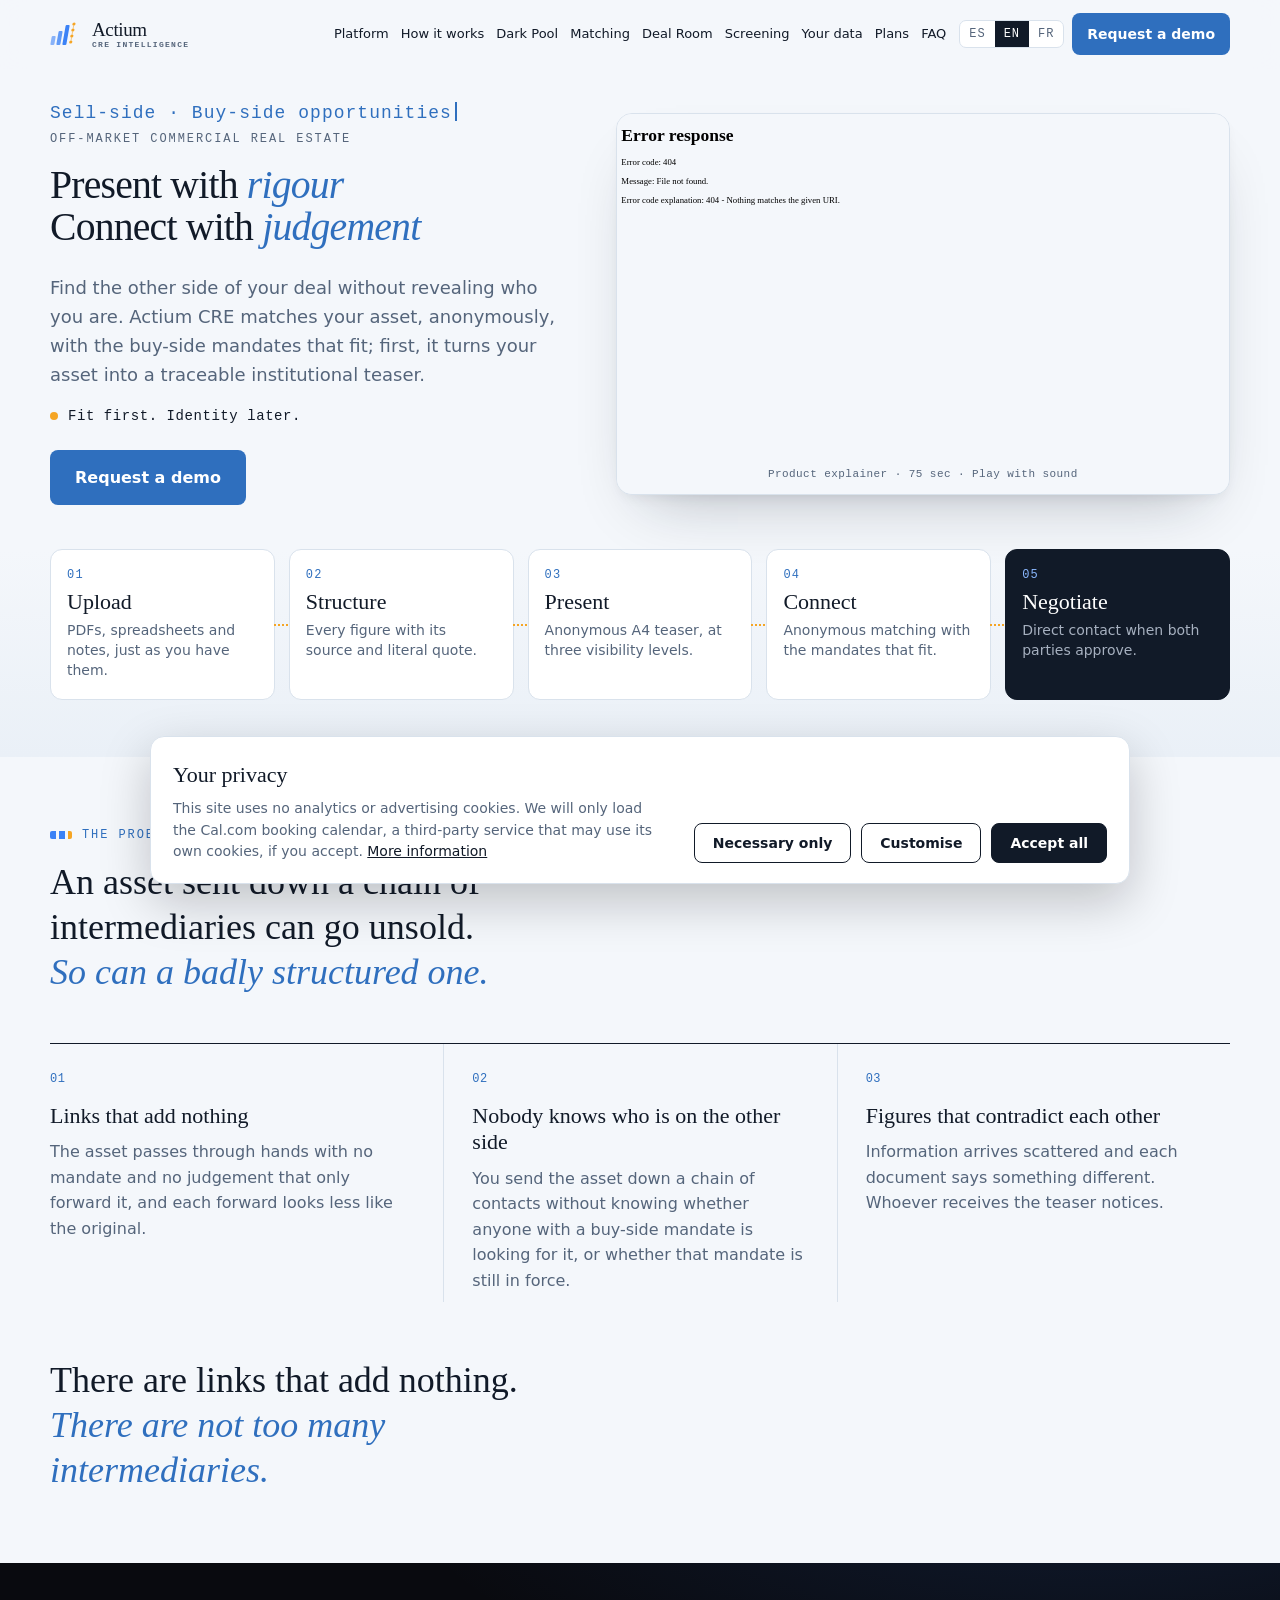
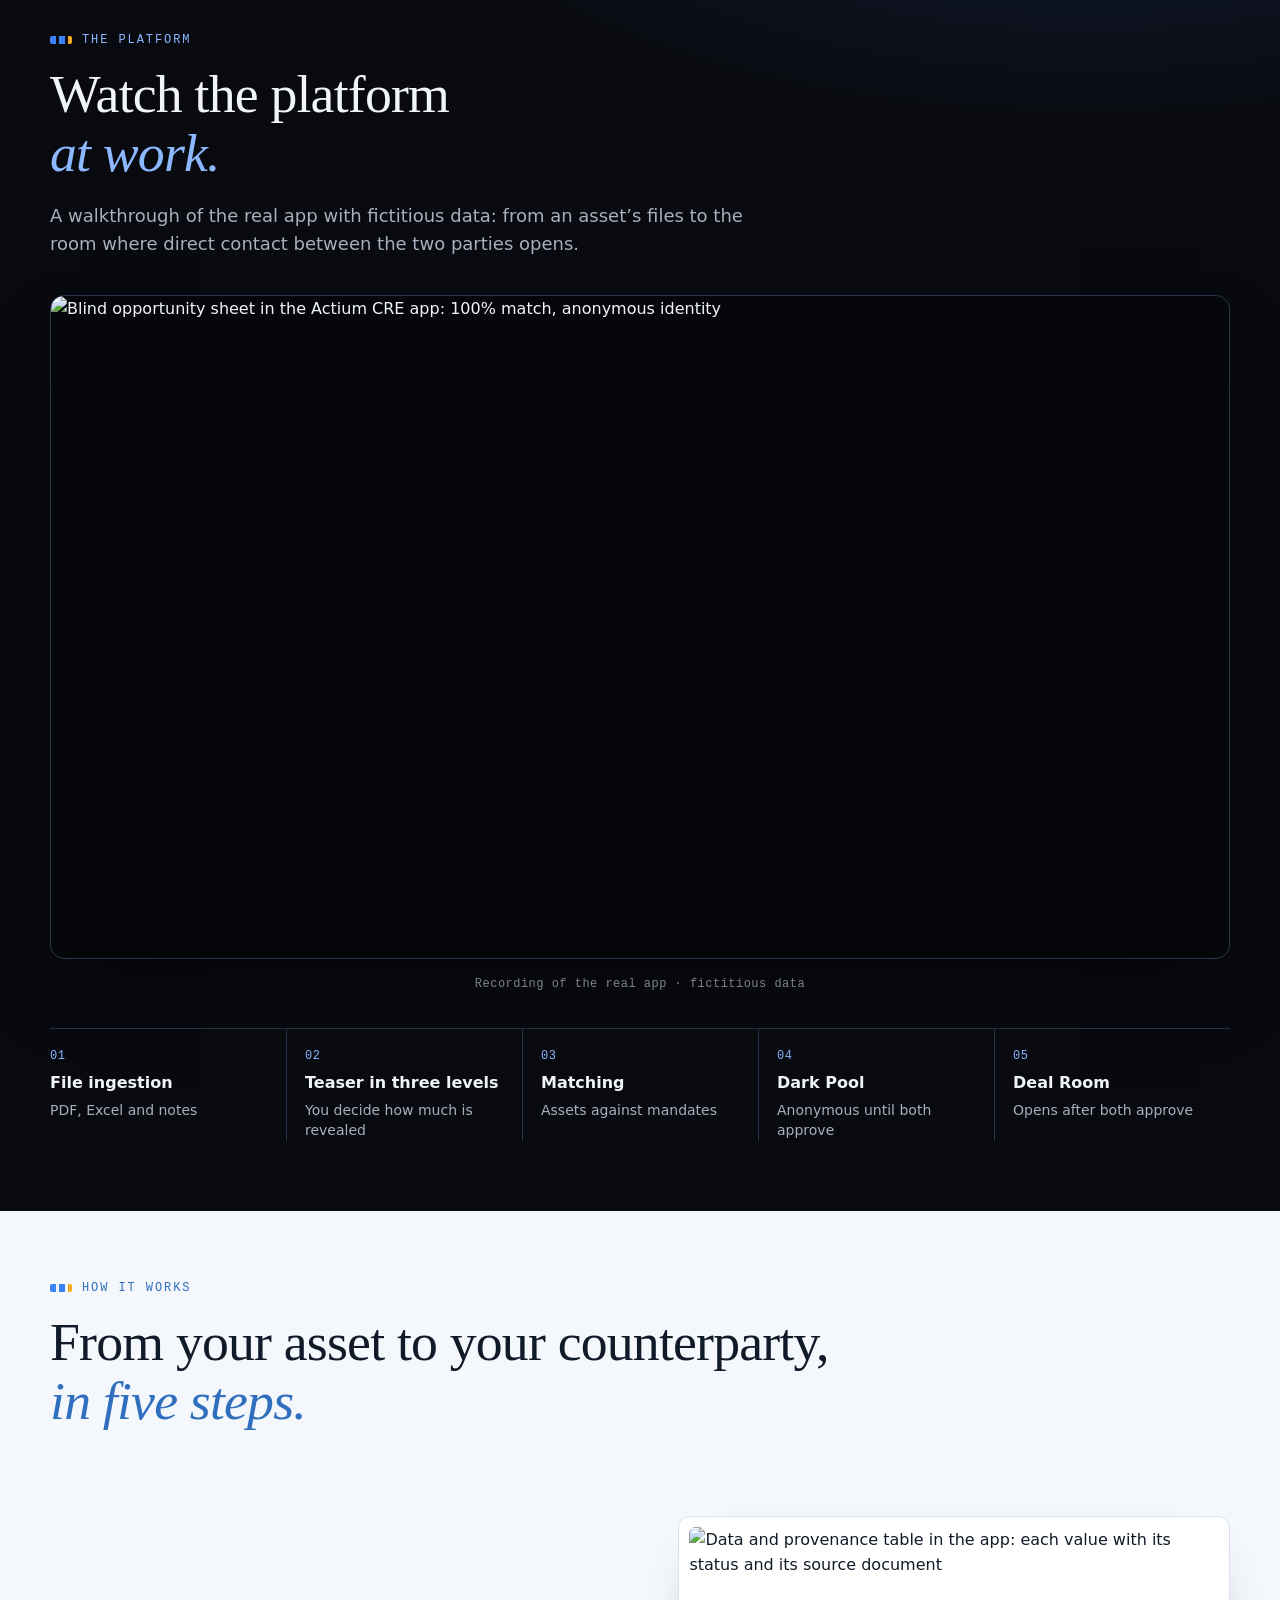
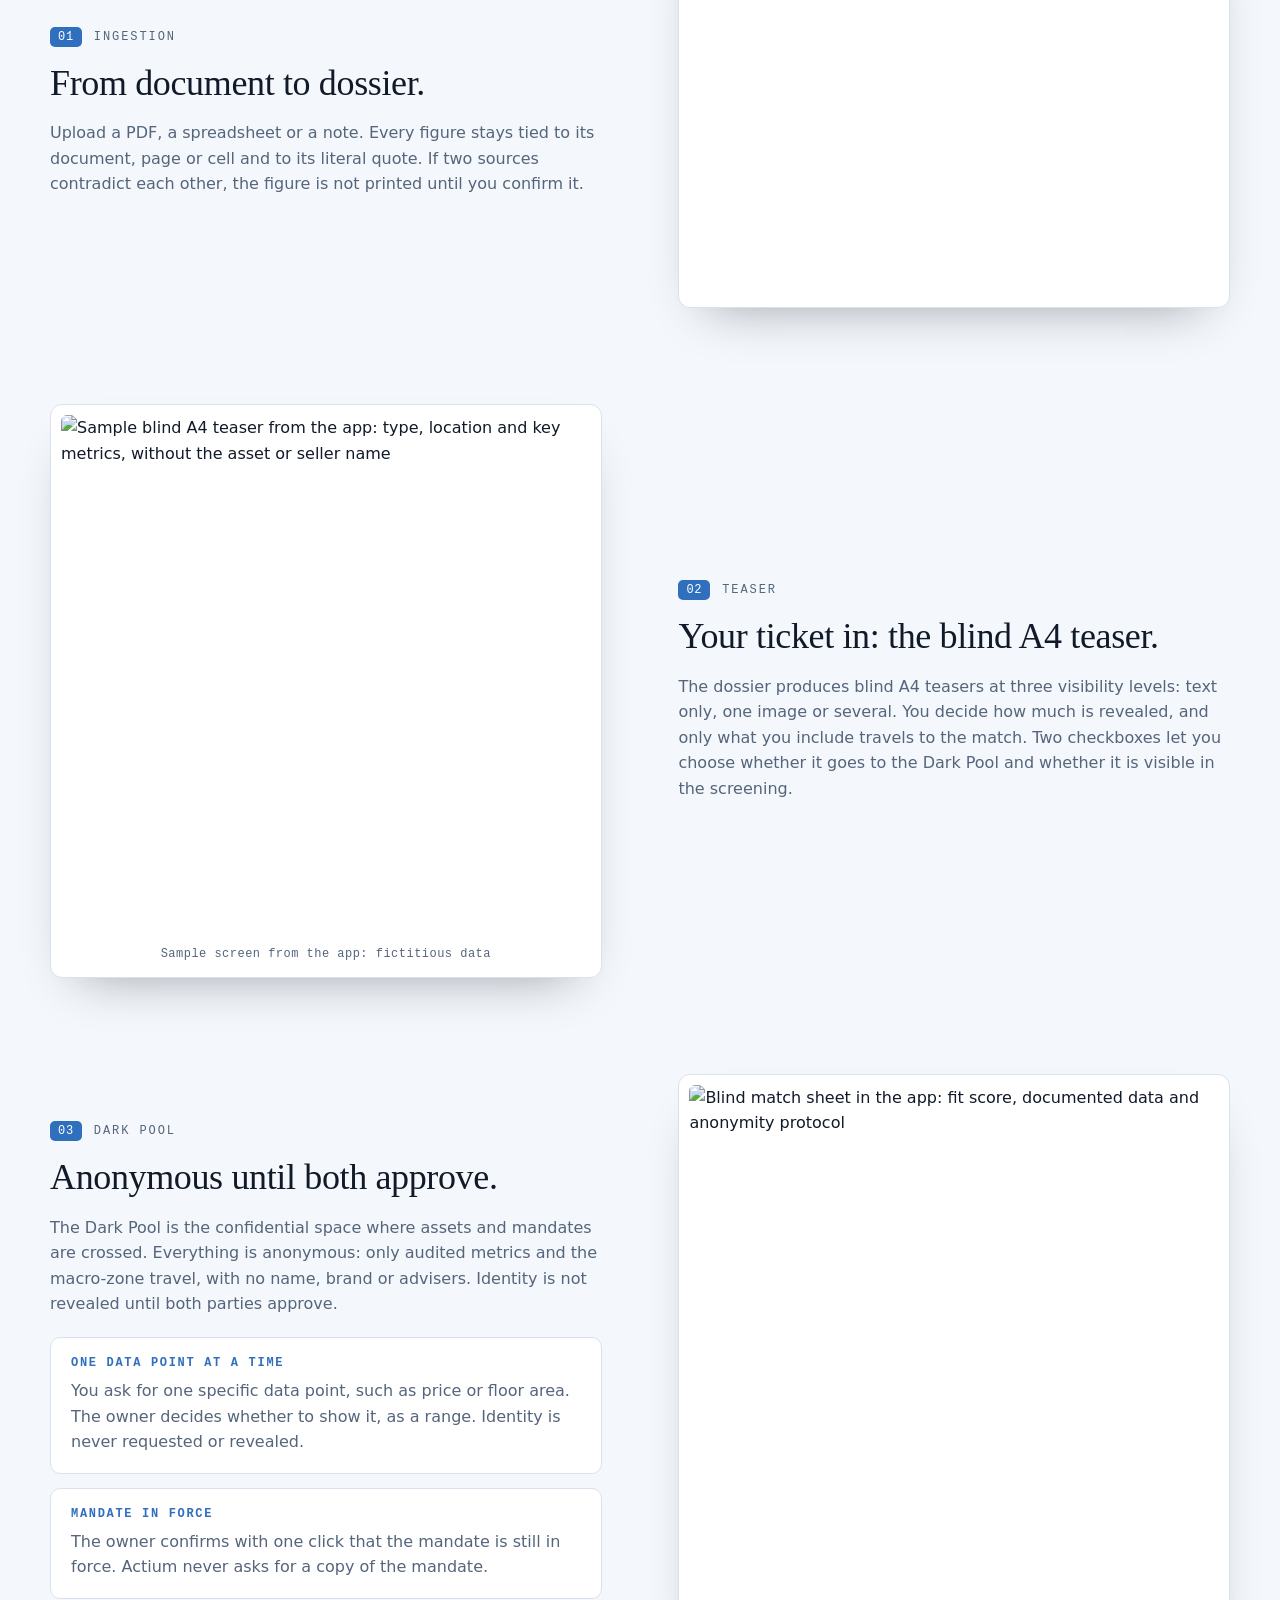
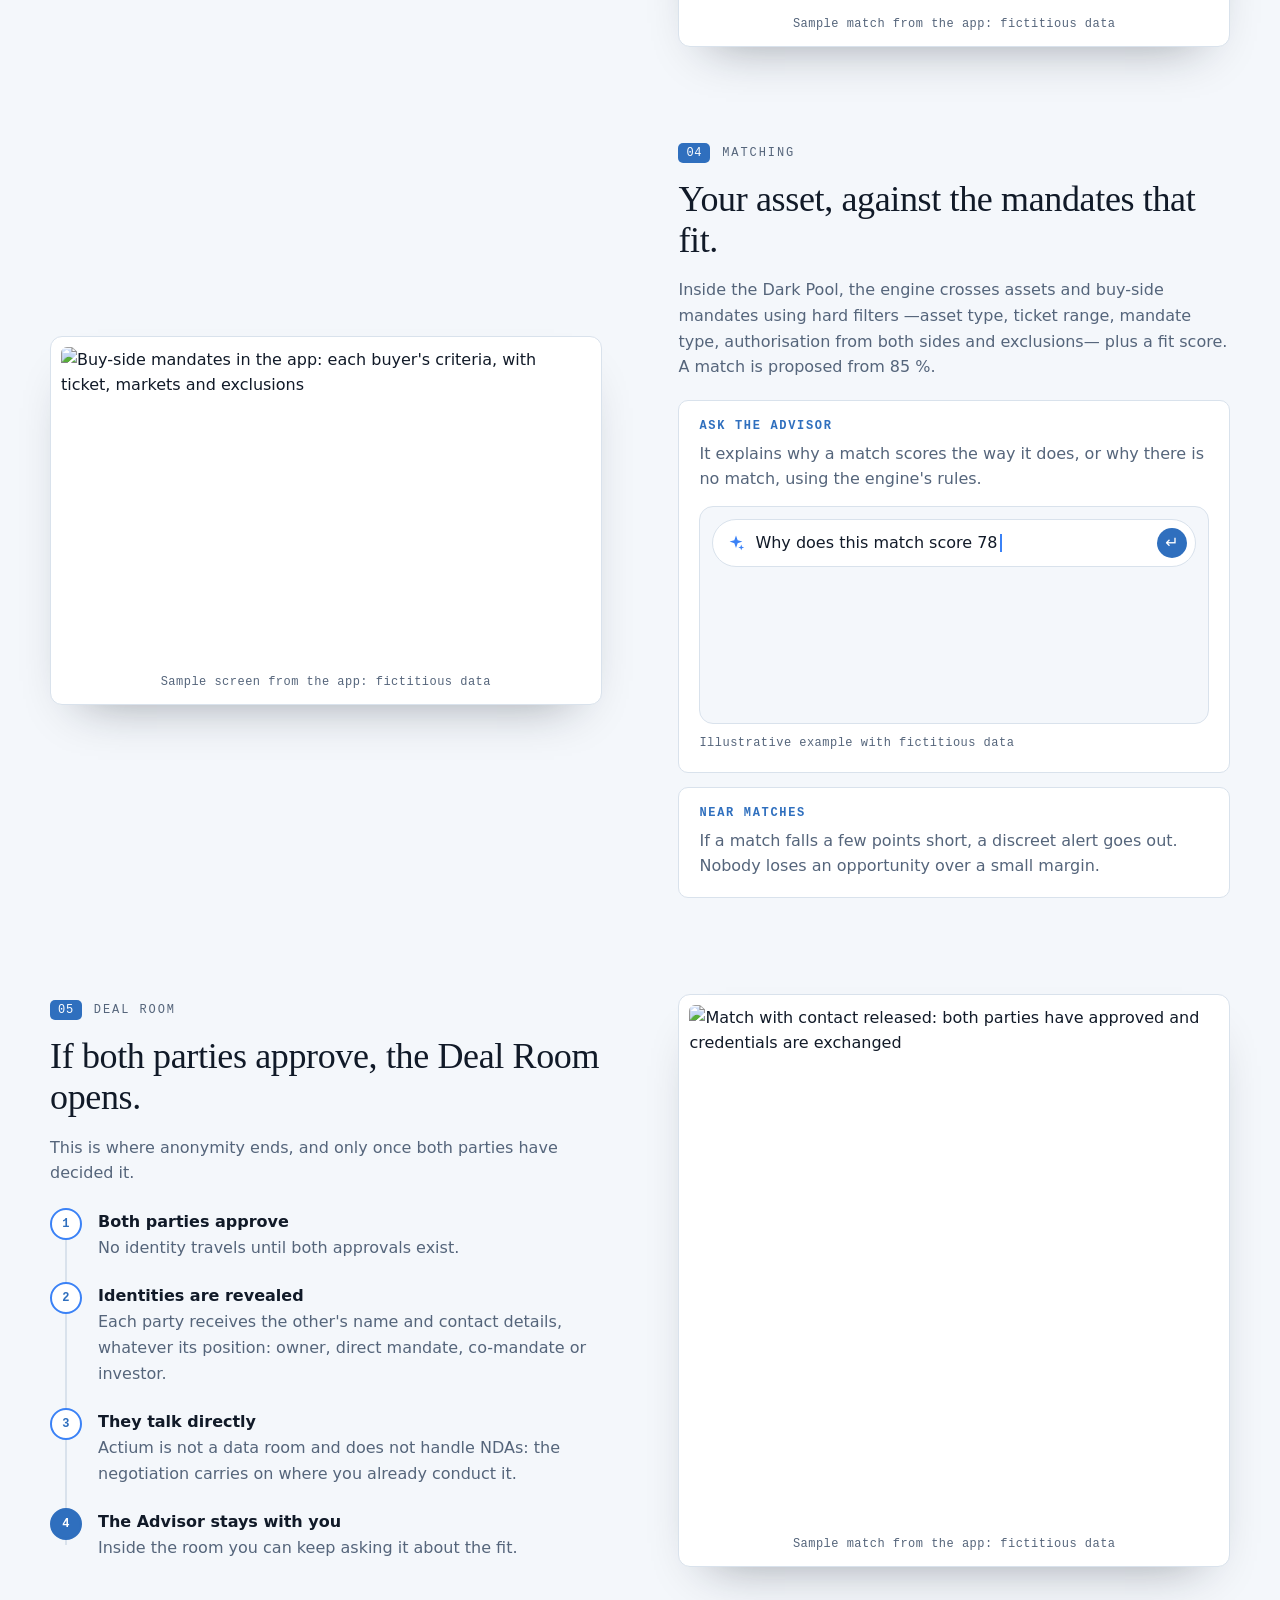
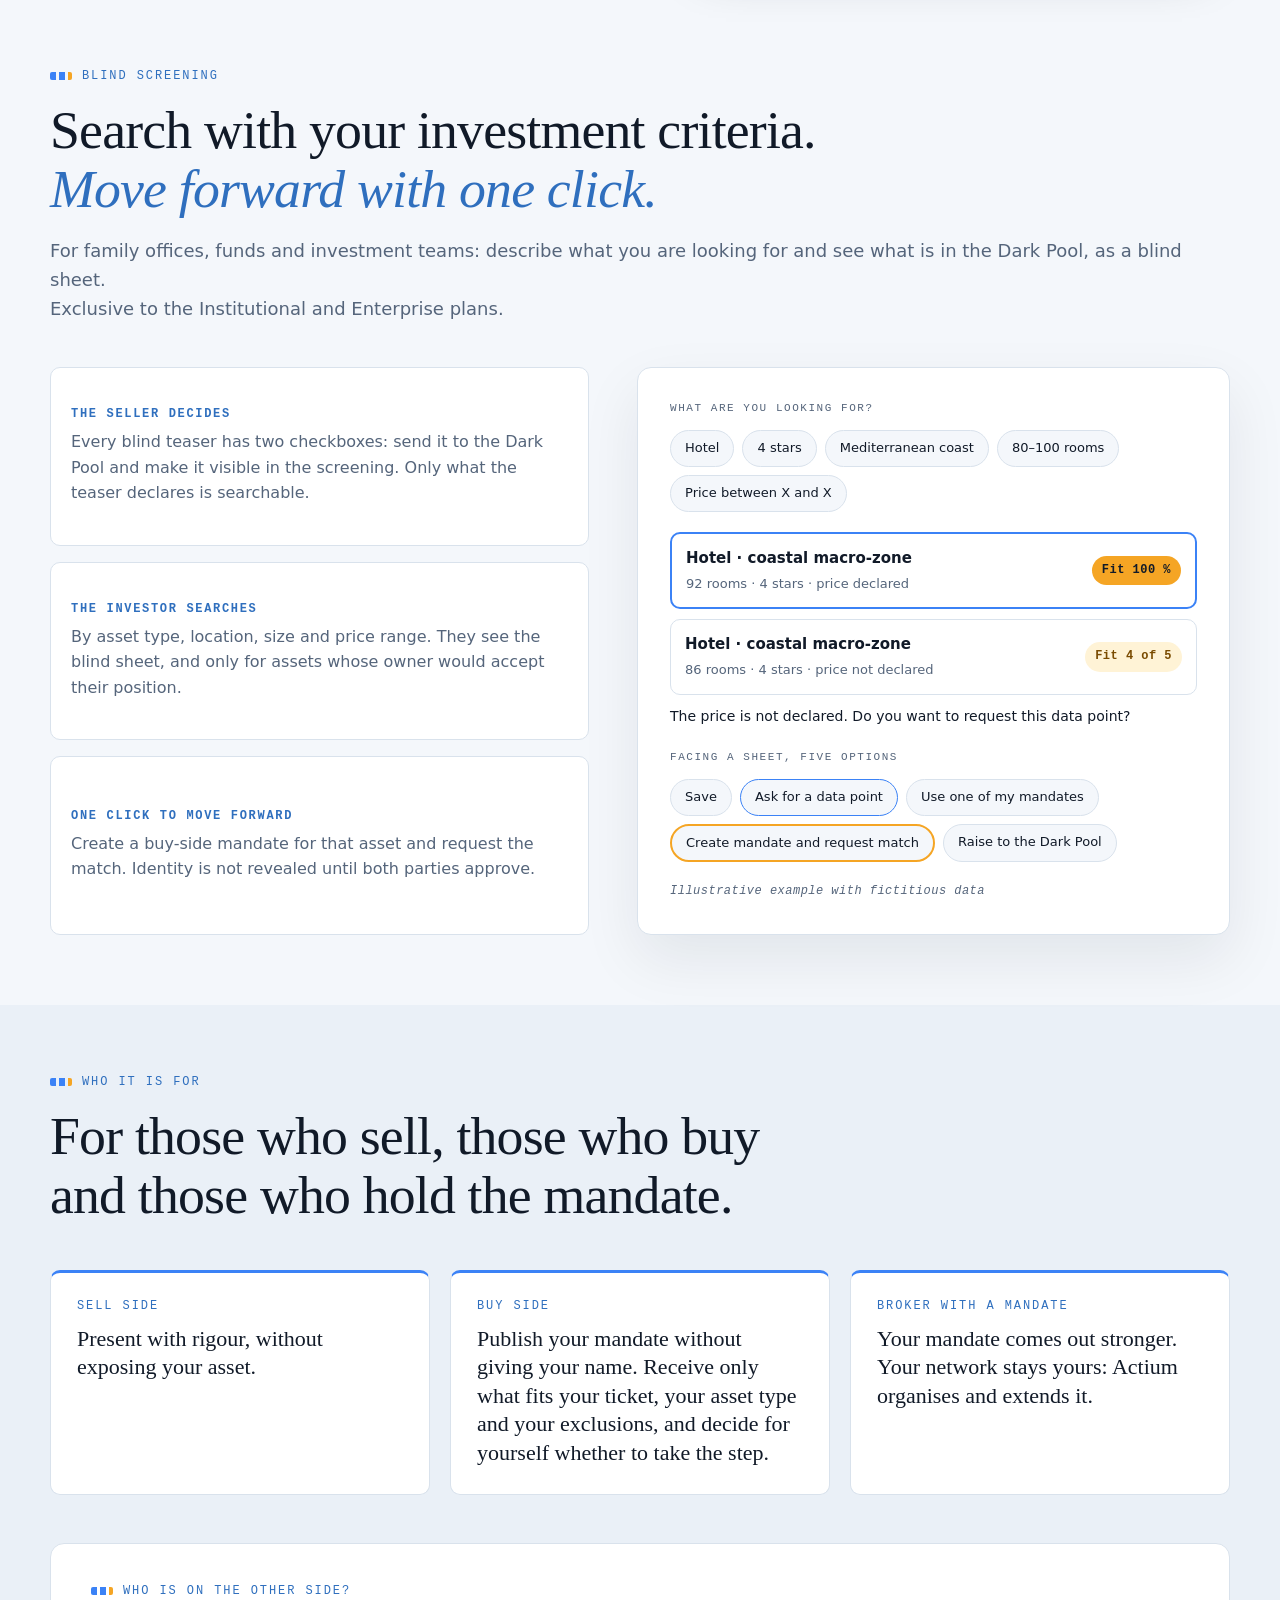
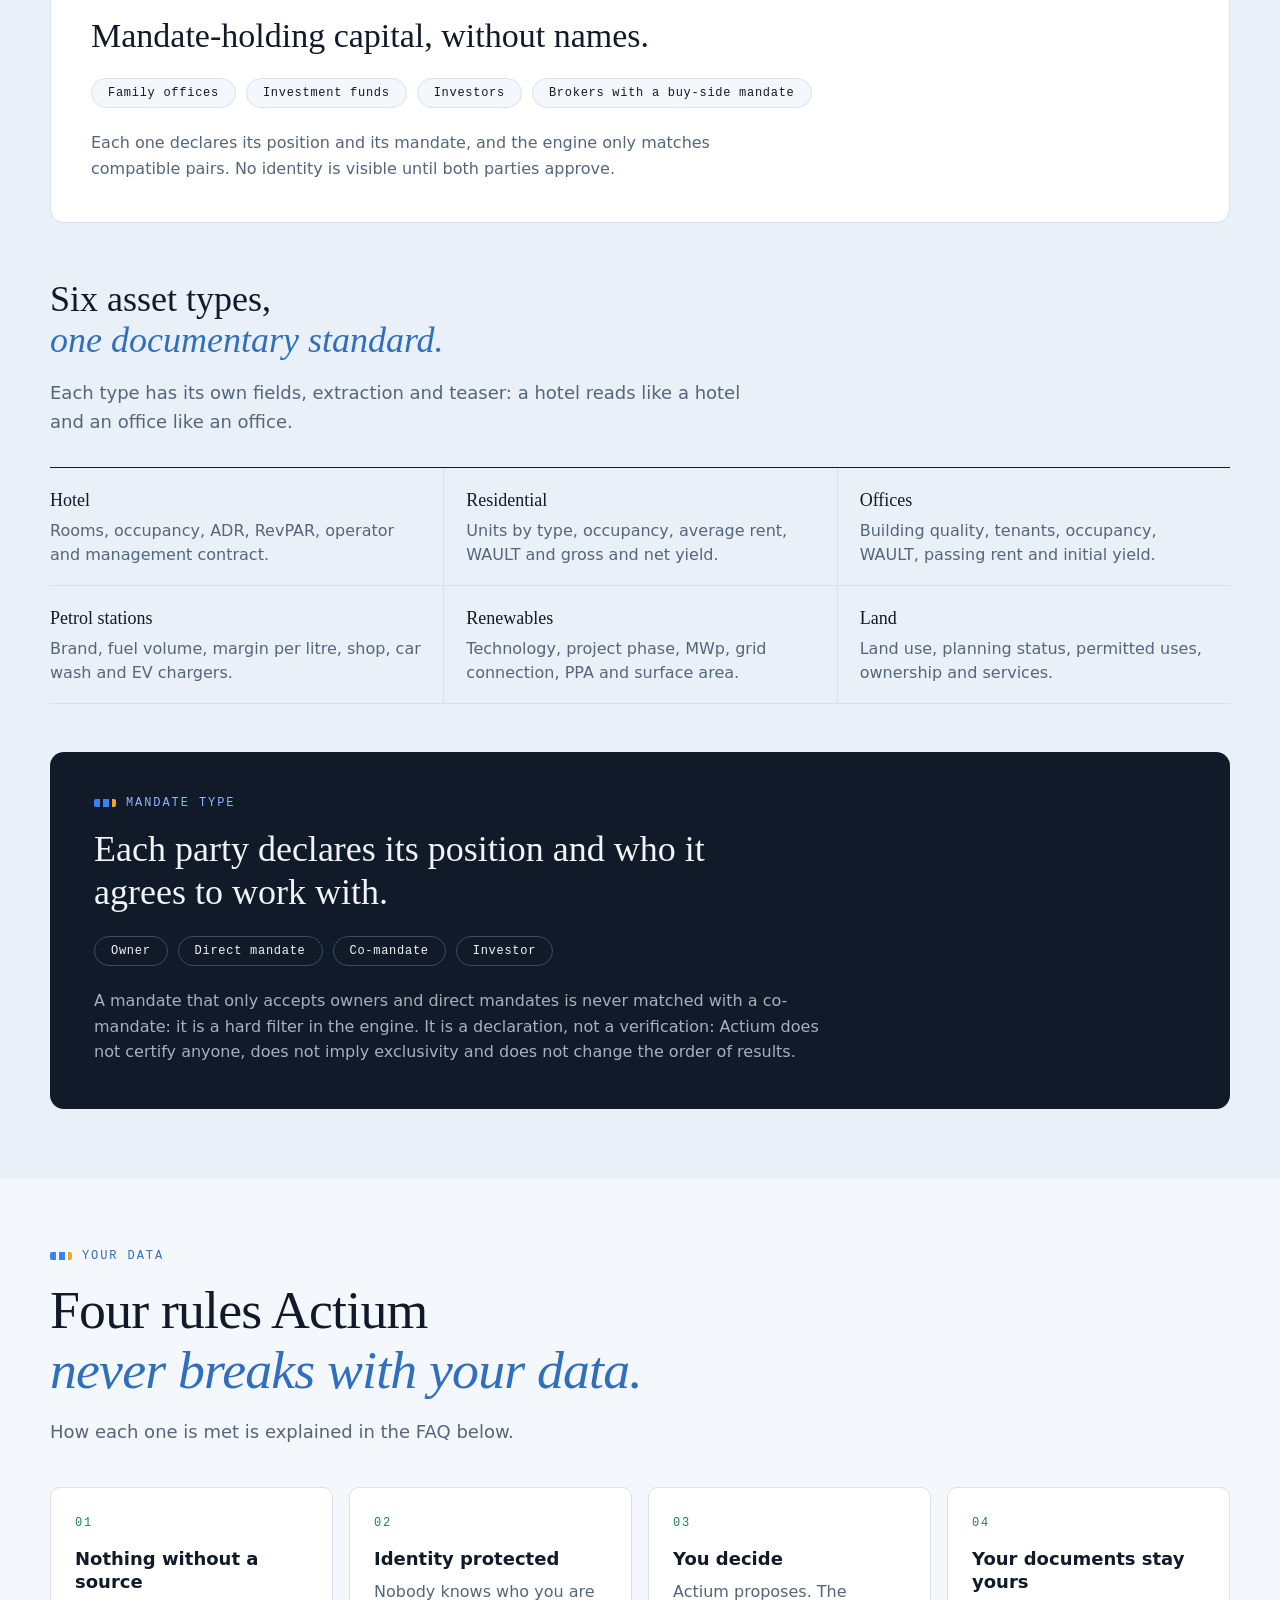
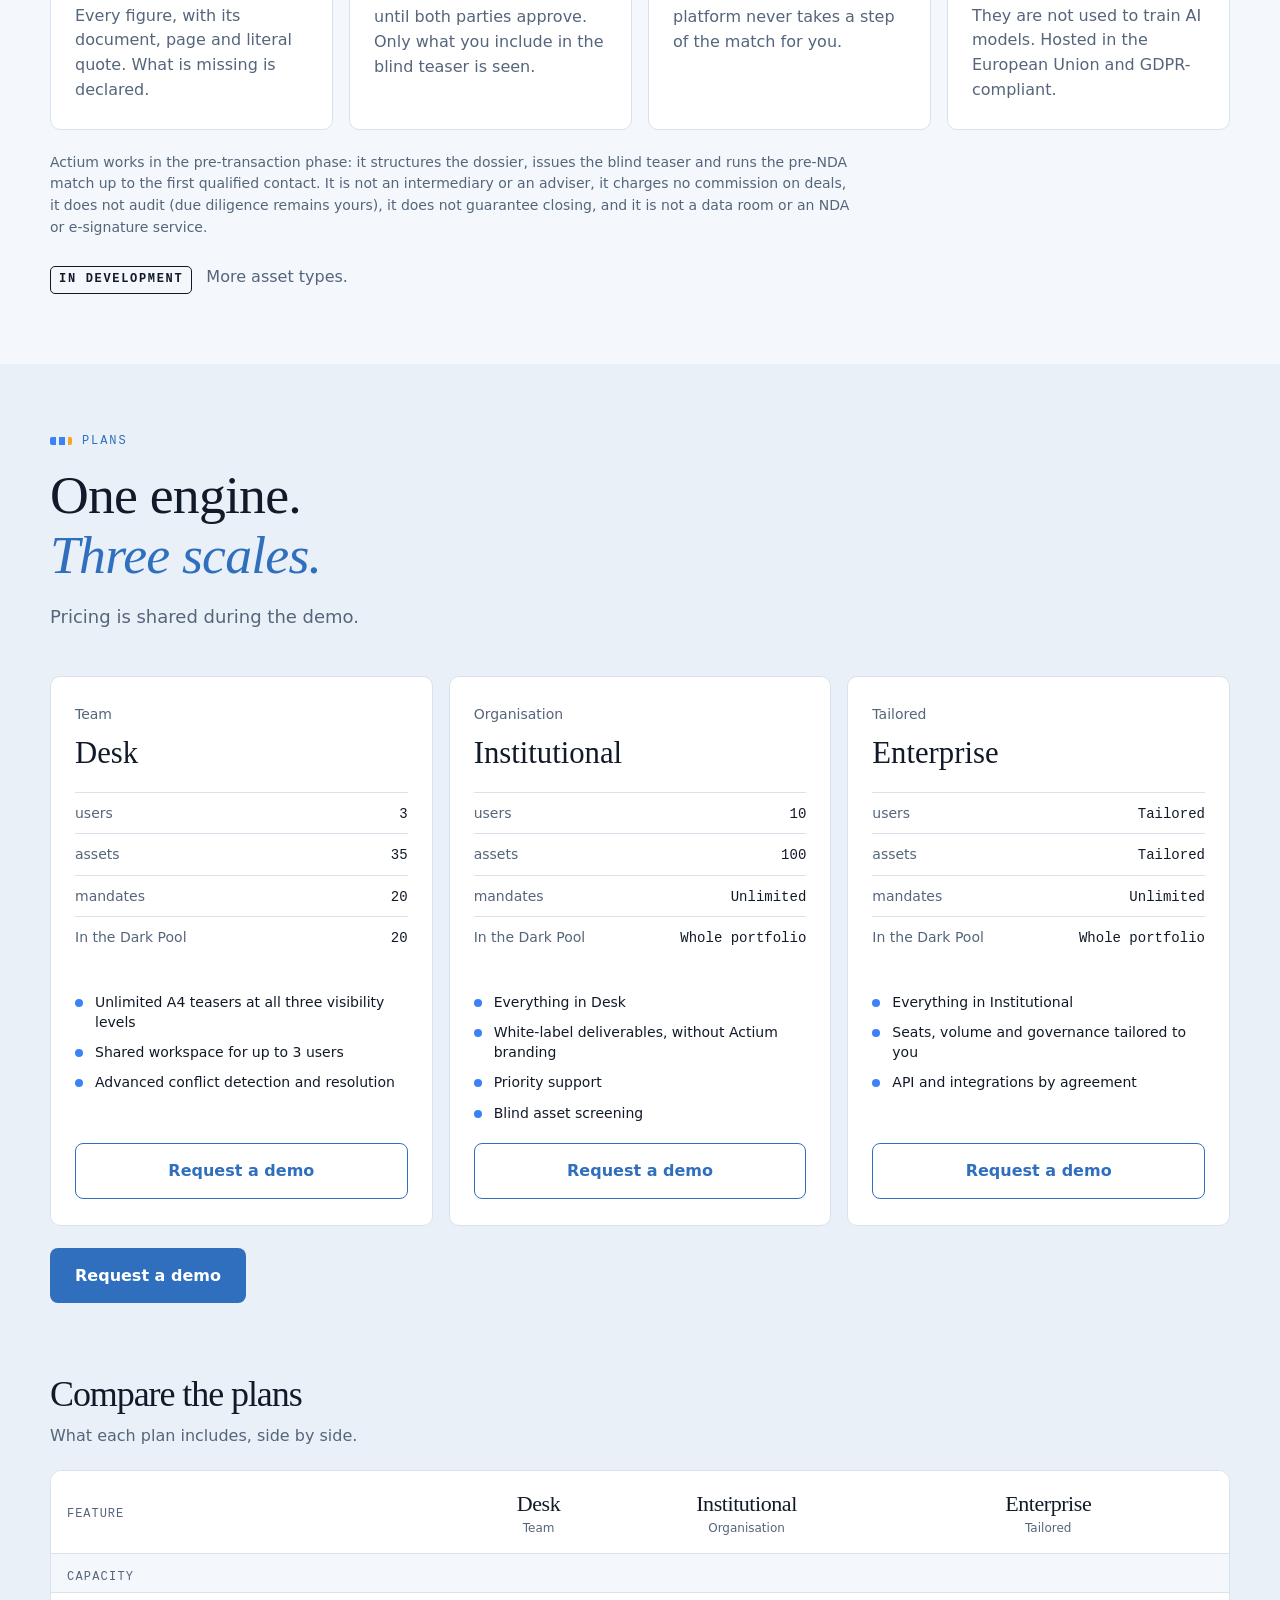
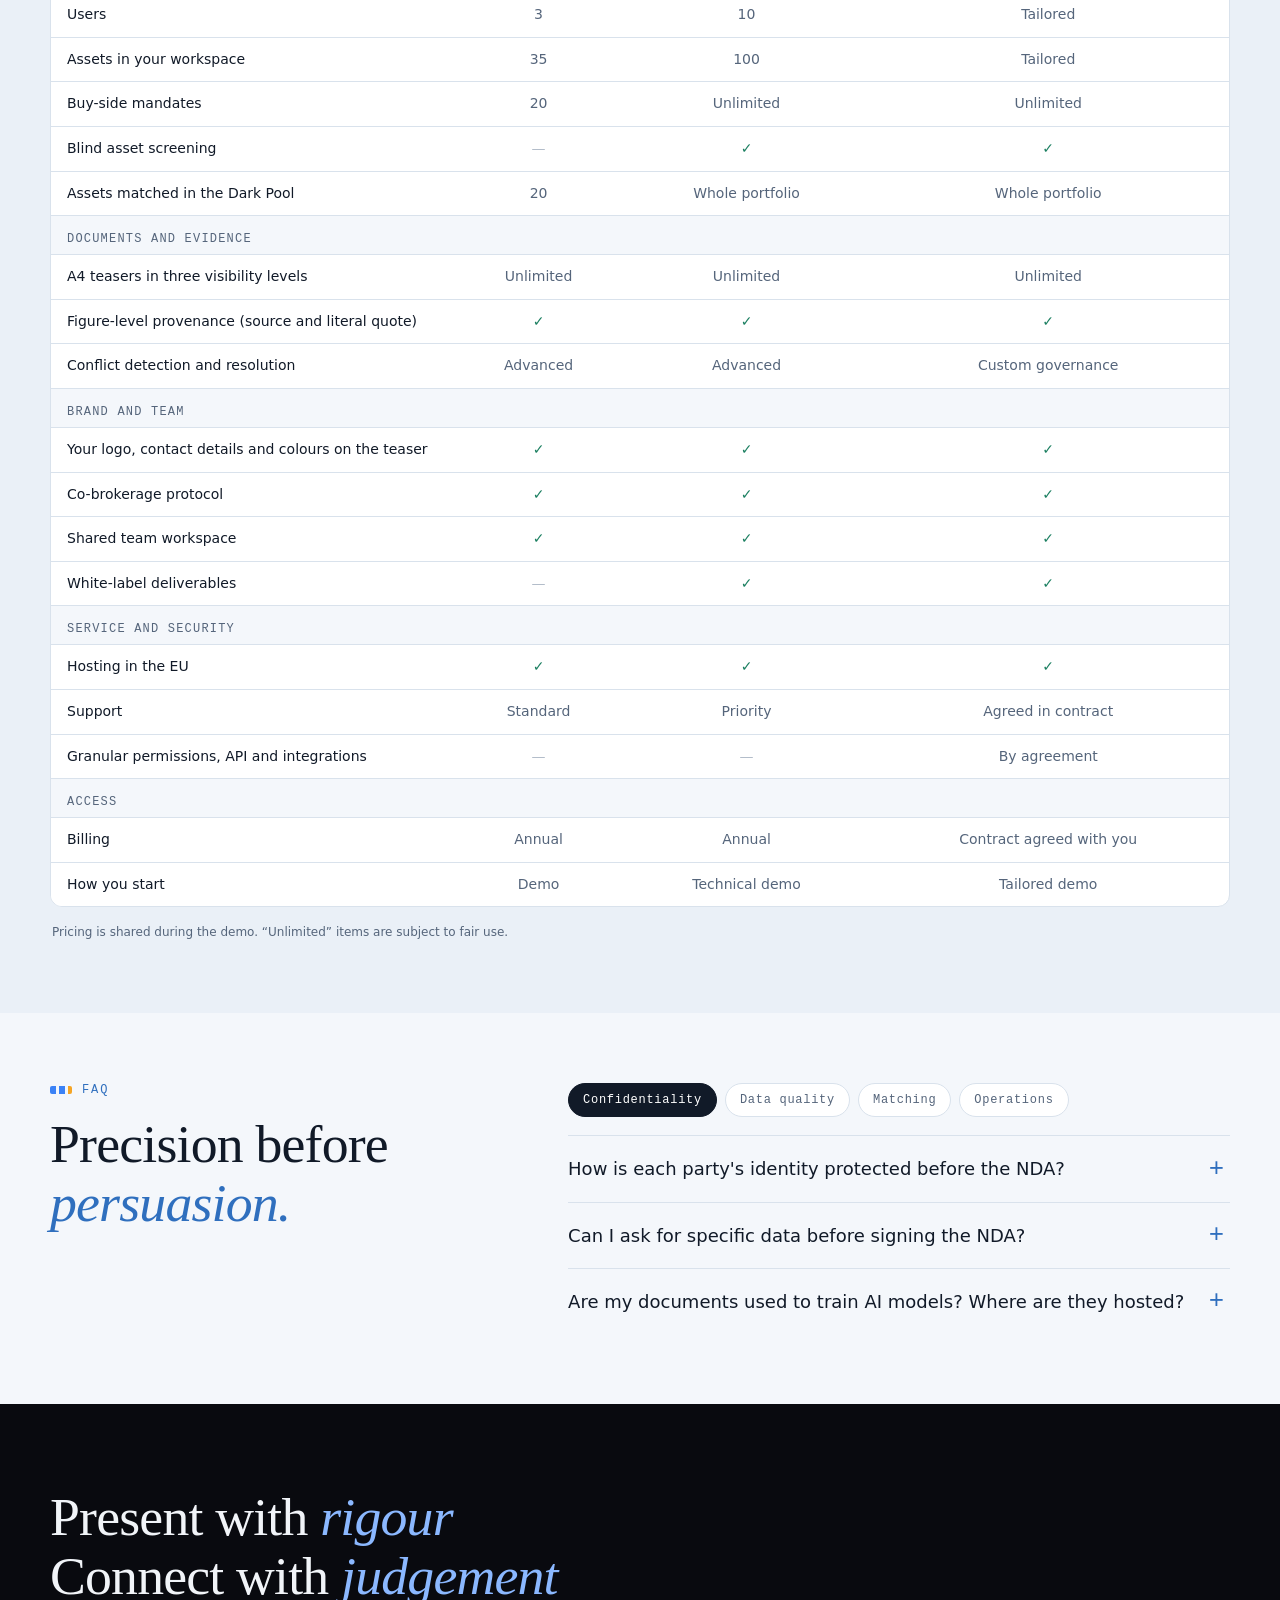
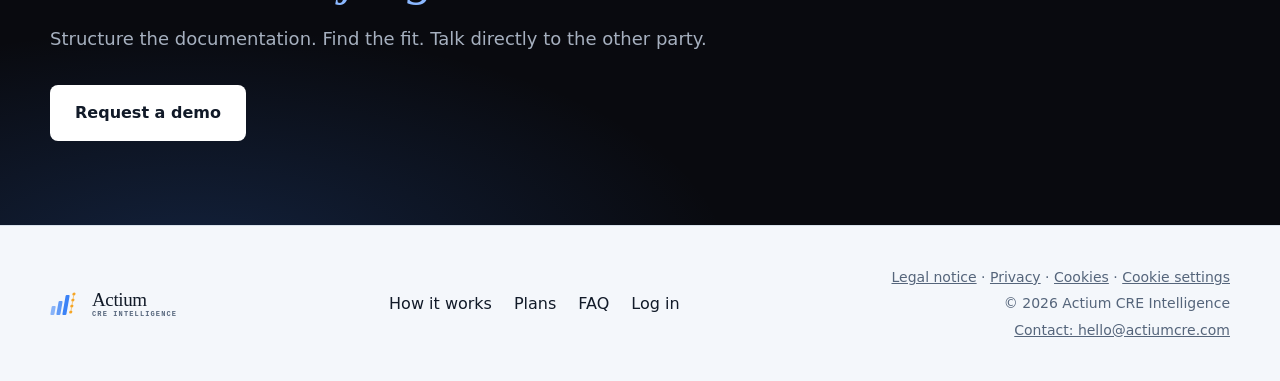
==== commit bea040a3: "Ocultar etiqueta de plan recomendado y corregir títulos de planes y cierre - Oculta la etiqueta "Rec" ====
--- a/index.html
+++ b/index.html
@@ -295,7 +295,7 @@
       <section class="plans section tint" id="planes" aria-labelledby="plans-title">
         <div class="wrap">
           <p class="kicker" data-i18n="plans.kicker">Planes</p>
-          <h2 id="plans-title" class="display" data-i18n="plans.title">Empieza por una demo.<br /><em>Elige plan después.</em></h2>
+          <h2 id="plans-title" class="display" data-i18n="plans.title">Un mismo motor.<br /><em>Tres escalas.</em></h2>
           <p class="section-lede" data-i18n="plans.lede">El precio se comparte en la demo.</p>
           <div class="plan-grid">
             <article class="price-card" data-plan-card="advisor">
@@ -304,7 +304,7 @@
               <ul><li data-i18n="plans.adv.f1">Teasers A4 ilimitados en los tres niveles de visibilidad</li><li data-i18n="plans.adv.f2">Tu logotipo, contacto y colores en cada teaser</li><li data-i18n="plans.adv.f3">Protocolo de co-brokerage</li></ul>
               <a class="button button-outline price-cta" data-demo data-plan="advisor" href="https://cal.com/actiumcre/30min" target="_blank" rel="noopener" data-i18n="hero.cta">Solicita demo</a>
             </article>
-            <article class="price-card is-featured">
+            <article class="price-card is-featured" data-plan-card="desk">
               <p class="badge mono" data-i18n="plans.recommended">Recomendado</p><p class="plan-who" data-i18n="plans.desk.who">Equipo</p><h3>Desk</h3>
               <dl class="plan-rows"><div><dt data-i18n="plans.users">usuarios</dt><dd>3</dd></div><div><dt data-i18n="plans.assets">activos</dt><dd>35</dd></div><div><dt data-i18n="plans.mandates">mandatos</dt><dd>20</dd></div><div><dt data-i18n="plans.pool">En Dark Pool</dt><dd>20</dd></div></dl>
               <ul><li data-i18n="plans.desk.f1">Teasers A4 ilimitados en los tres niveles de visibilidad</li><li data-i18n="plans.desk.f2">Espacio compartido para hasta 3 usuarios</li><li data-i18n="plans.desk.f3">Detección y resolución avanzada de conflictos</li></ul>
@@ -357,7 +357,7 @@
       <!-- 8 · CIERRE -->
       <section class="final dark" aria-labelledby="final-title">
         <div class="wrap final-inner">
-          <h2 id="final-title" class="display" data-i18n="final.title">Presenta con<br /><em>rigor</em><br />Conecta con<br /><em>criterio</em></h2>
+          <h2 id="final-title" class="display" data-i18n="final.title"><span class="final-line">Presenta con <em>rigor</em></span><br /><span class="final-line">Conecta con <em>criterio</em></span></h2>
           <p class="section-lede" data-i18n="final.body">Estructura la documentación. Encuentra el encaje. Habla directamente con la otra parte.</p>
           <p><a class="button button-light" data-demo href="https://cal.com/actiumcre/30min" target="_blank" rel="noopener" data-i18n="final.cta">Solicita demo</a></p>
         </div>
--- a/styles.css
+++ b/styles.css
@@ -181,6 +181,13 @@
 .hide-advisor-plan .plan-grid{grid-template-columns:repeat(3,1fr)}
 .hide-advisor-plan .cmp-table thead tr th:nth-child(2),
 .hide-advisor-plan .cmp-table tbody tr td:nth-child(2){display:none}
+/* Etiqueta y estilo destacado del plan recomendado ocultos provisionalmente (ver SHOW_RECOMMENDED_BADGE en app.js) */
+.hide-recommended-badge .badge{display:none}
+.hide-recommended-badge .price-card.is-featured{border:1px solid var(--line);padding:26px 24px;box-shadow:none}
+.hide-recommended-badge .cmp-table .is-featured{background:transparent}
+.hide-recommended-badge .cmp-table thead .is-featured{border-top:0}
+.hide-recommended-badge [data-plan-card="desk"] .price-cta{background:#fff;color:var(--cobalt-text);border-color:var(--cobalt-text)}
+.hide-recommended-badge [data-plan-card="desk"] .price-cta:hover{background:var(--paper-2)}
 .price-card{position:relative;background:#fff;border:1px solid var(--line);border-radius:var(--radius);padding:26px 22px;display:flex;flex-direction:column}
 .price-card.is-featured{border:2px solid var(--cobalt-text);padding:25px 21px;box-shadow:0 22px 44px -26px rgba(47,111,190,.55)}
 .badge{position:absolute;top:-12px;left:20px;background:var(--cobalt-text);color:#fff;font-size:12px;letter-spacing:.1em;text-transform:uppercase;padding:4px 9px;border-radius:5px}
@@ -210,7 +217,8 @@
 
 /* Cierre y pie */
 .final{padding:clamp(52px,7vw,84px) 0;text-align:left;background:radial-gradient(900px 400px at 15% 110%,rgba(59,130,246,.2),transparent 60%),var(--deep)}
-.final .display{max-width:16ch}
+.final .display{max-width:none}
+.final .display .final-line{white-space:nowrap}
 .final .section-lede{margin-bottom:32px}
 .site-footer{background:var(--paper);border-top:1px solid var(--line);padding:40px 0}
 .footer-inner{display:flex;flex-wrap:wrap;align-items:center;justify-content:space-between;gap:20px 40px}
@@ -256,6 +264,7 @@
   .types-grid{grid-template-columns:1fr}
   .types-grid li:nth-child(even){padding-left:0;border-left:0}
   .plan-grid{grid-template-columns:1fr}
+  .final .display .final-line{white-space:normal}
   .chip{position:relative;left:0;bottom:0;margin:-24px 12px 0;transform:none}
   .teaser-frame{transform:none}
   .shot-tall img{height:420px}
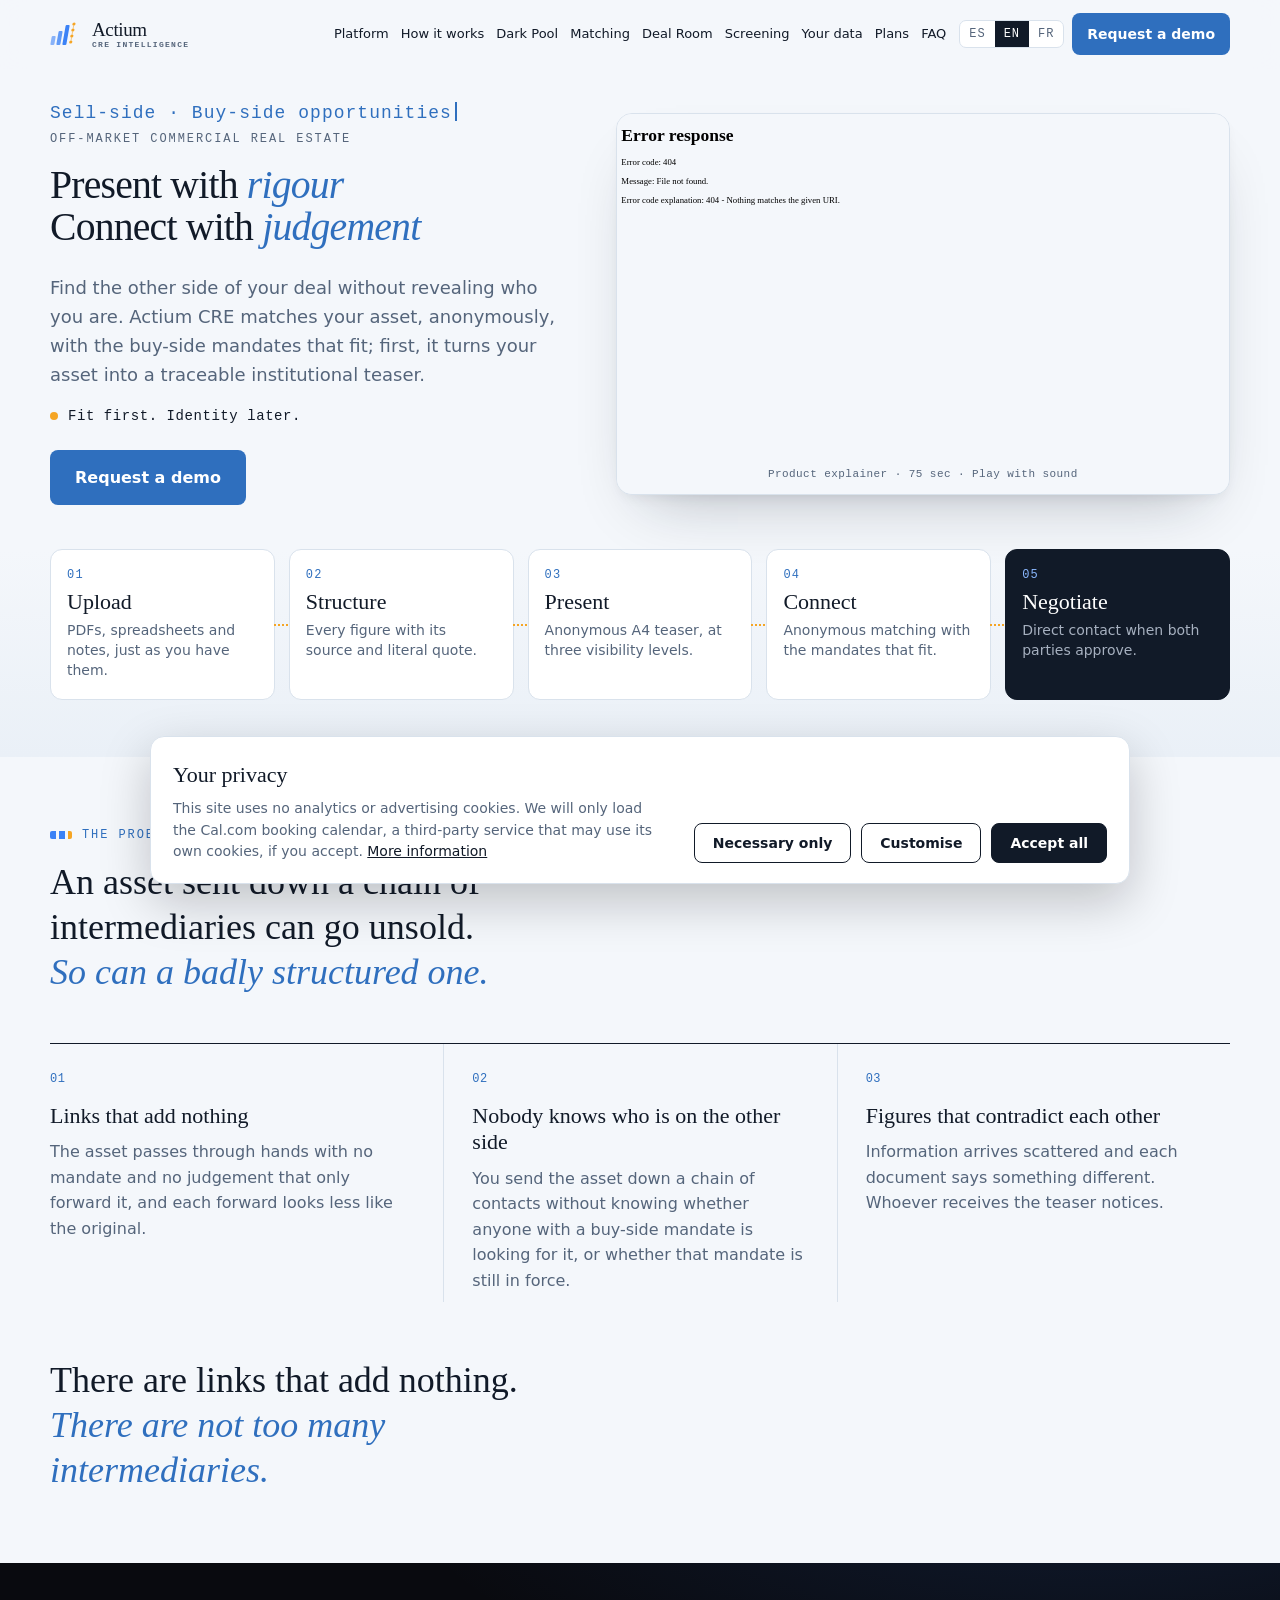
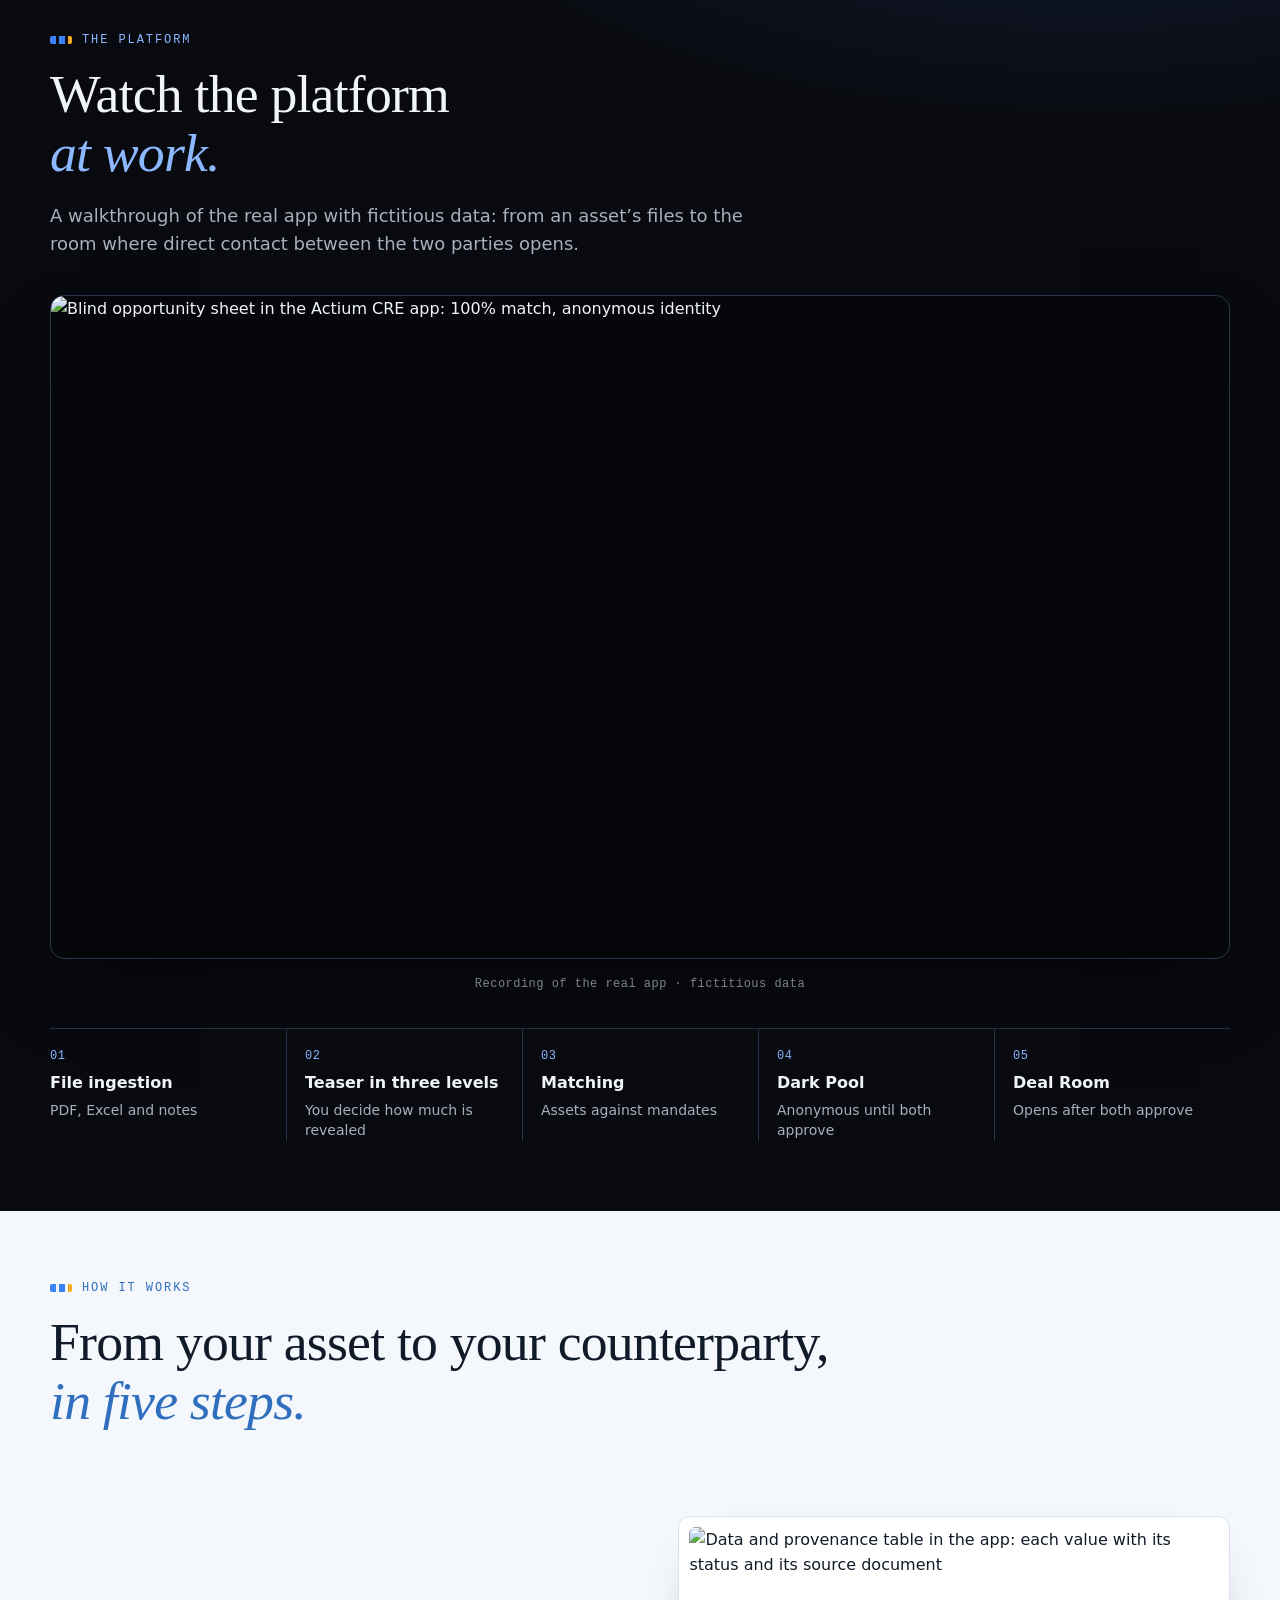
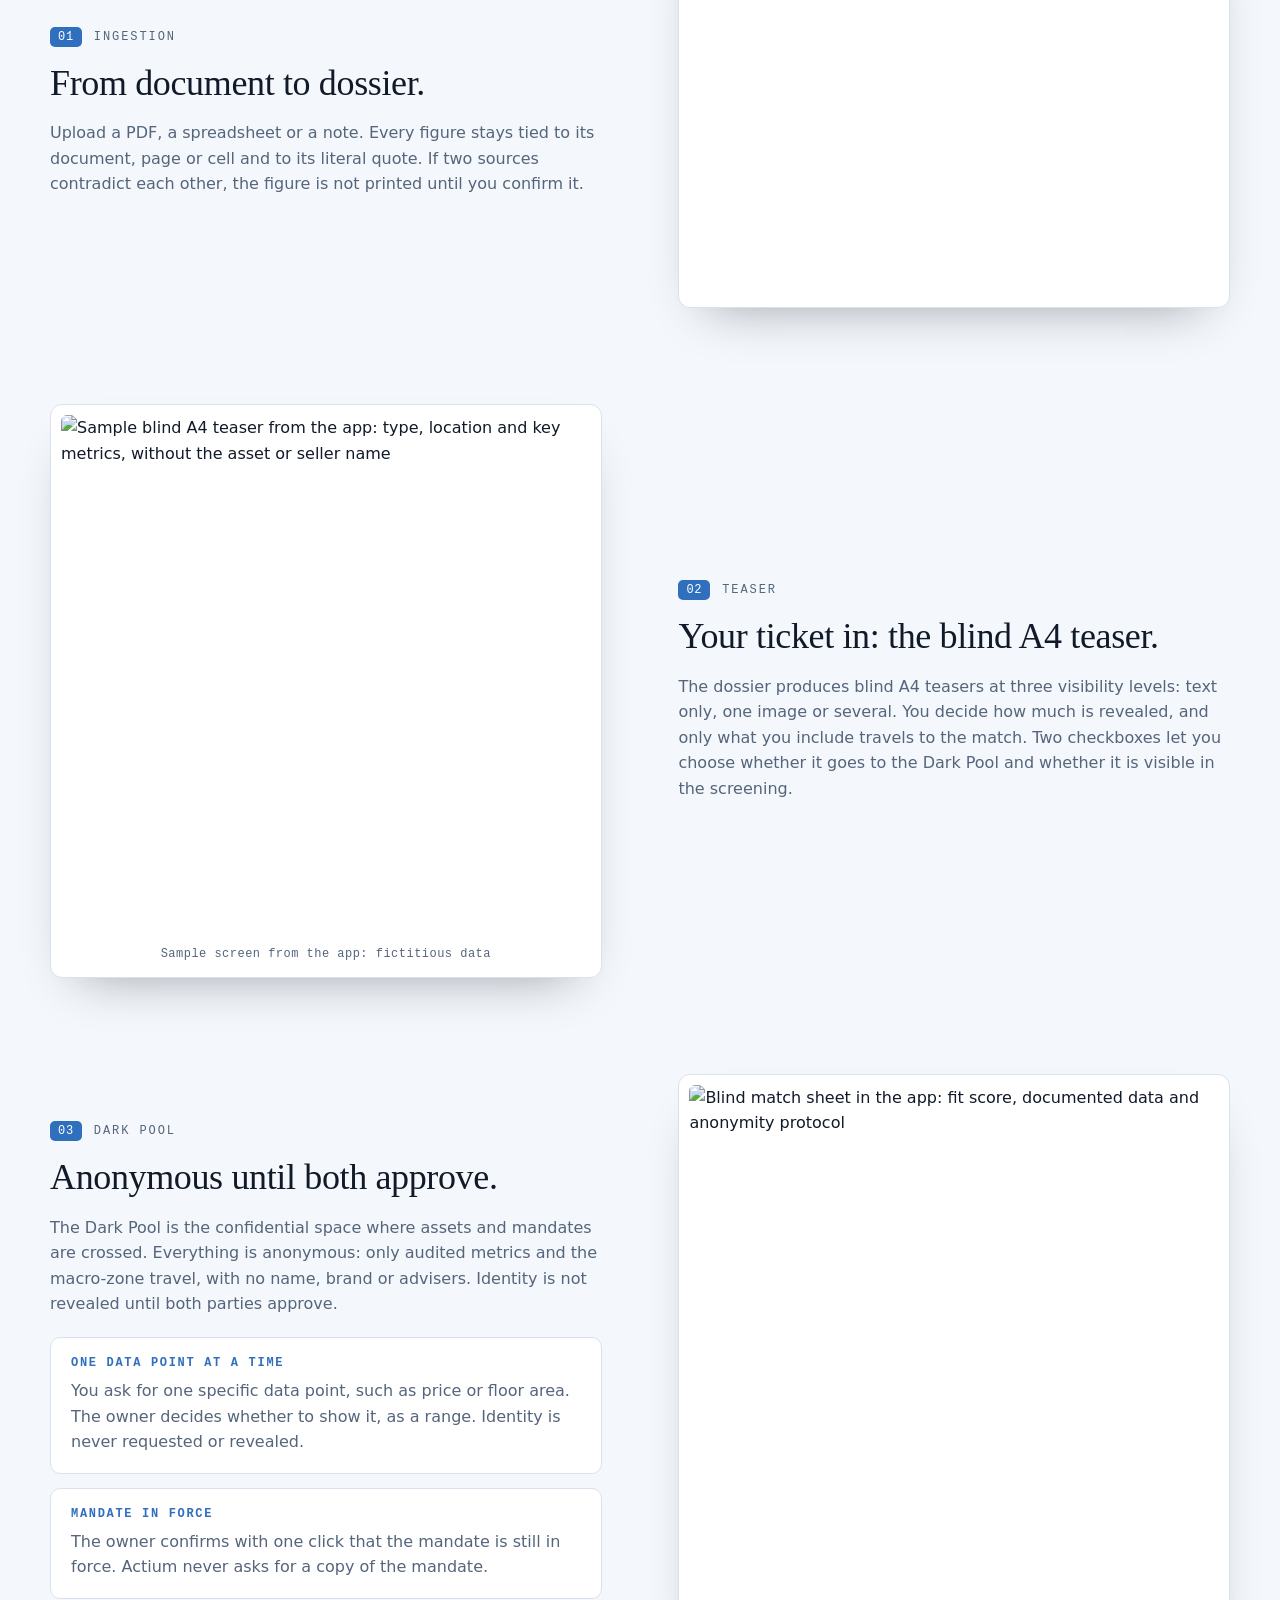
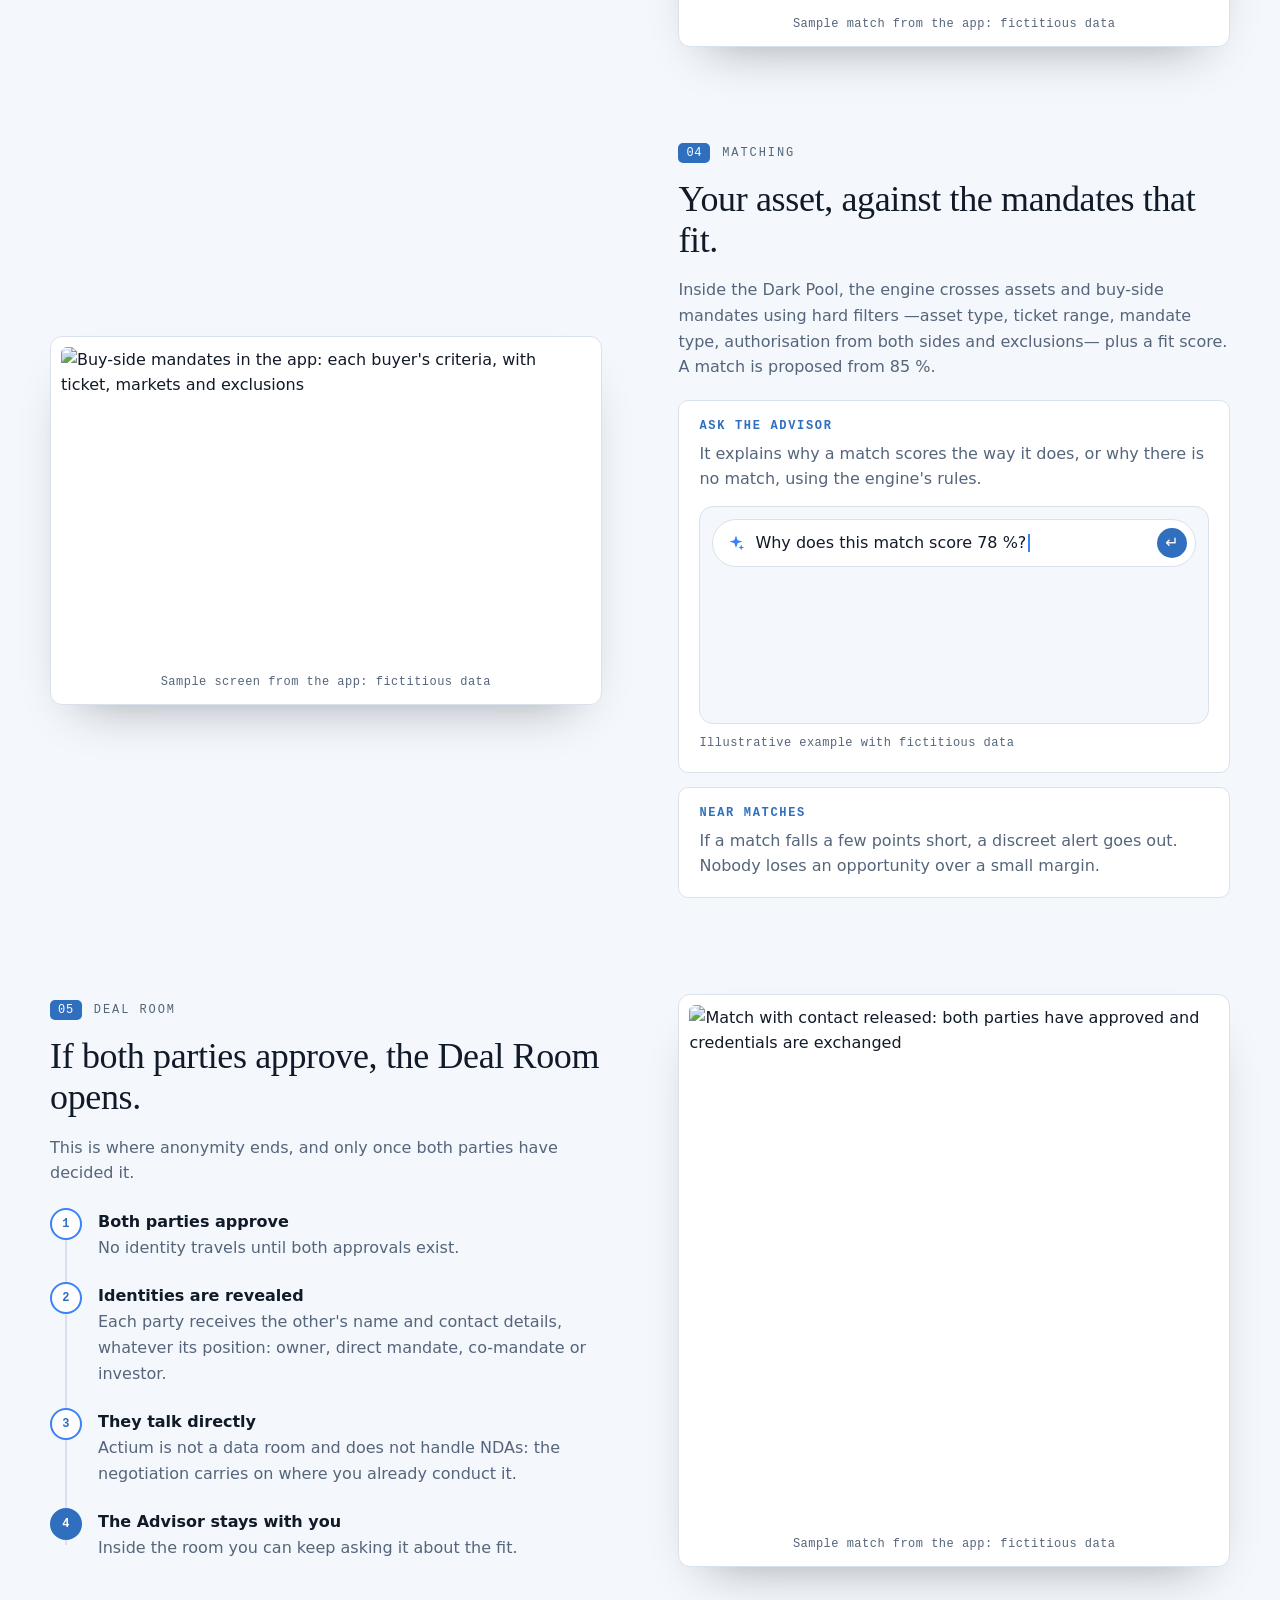
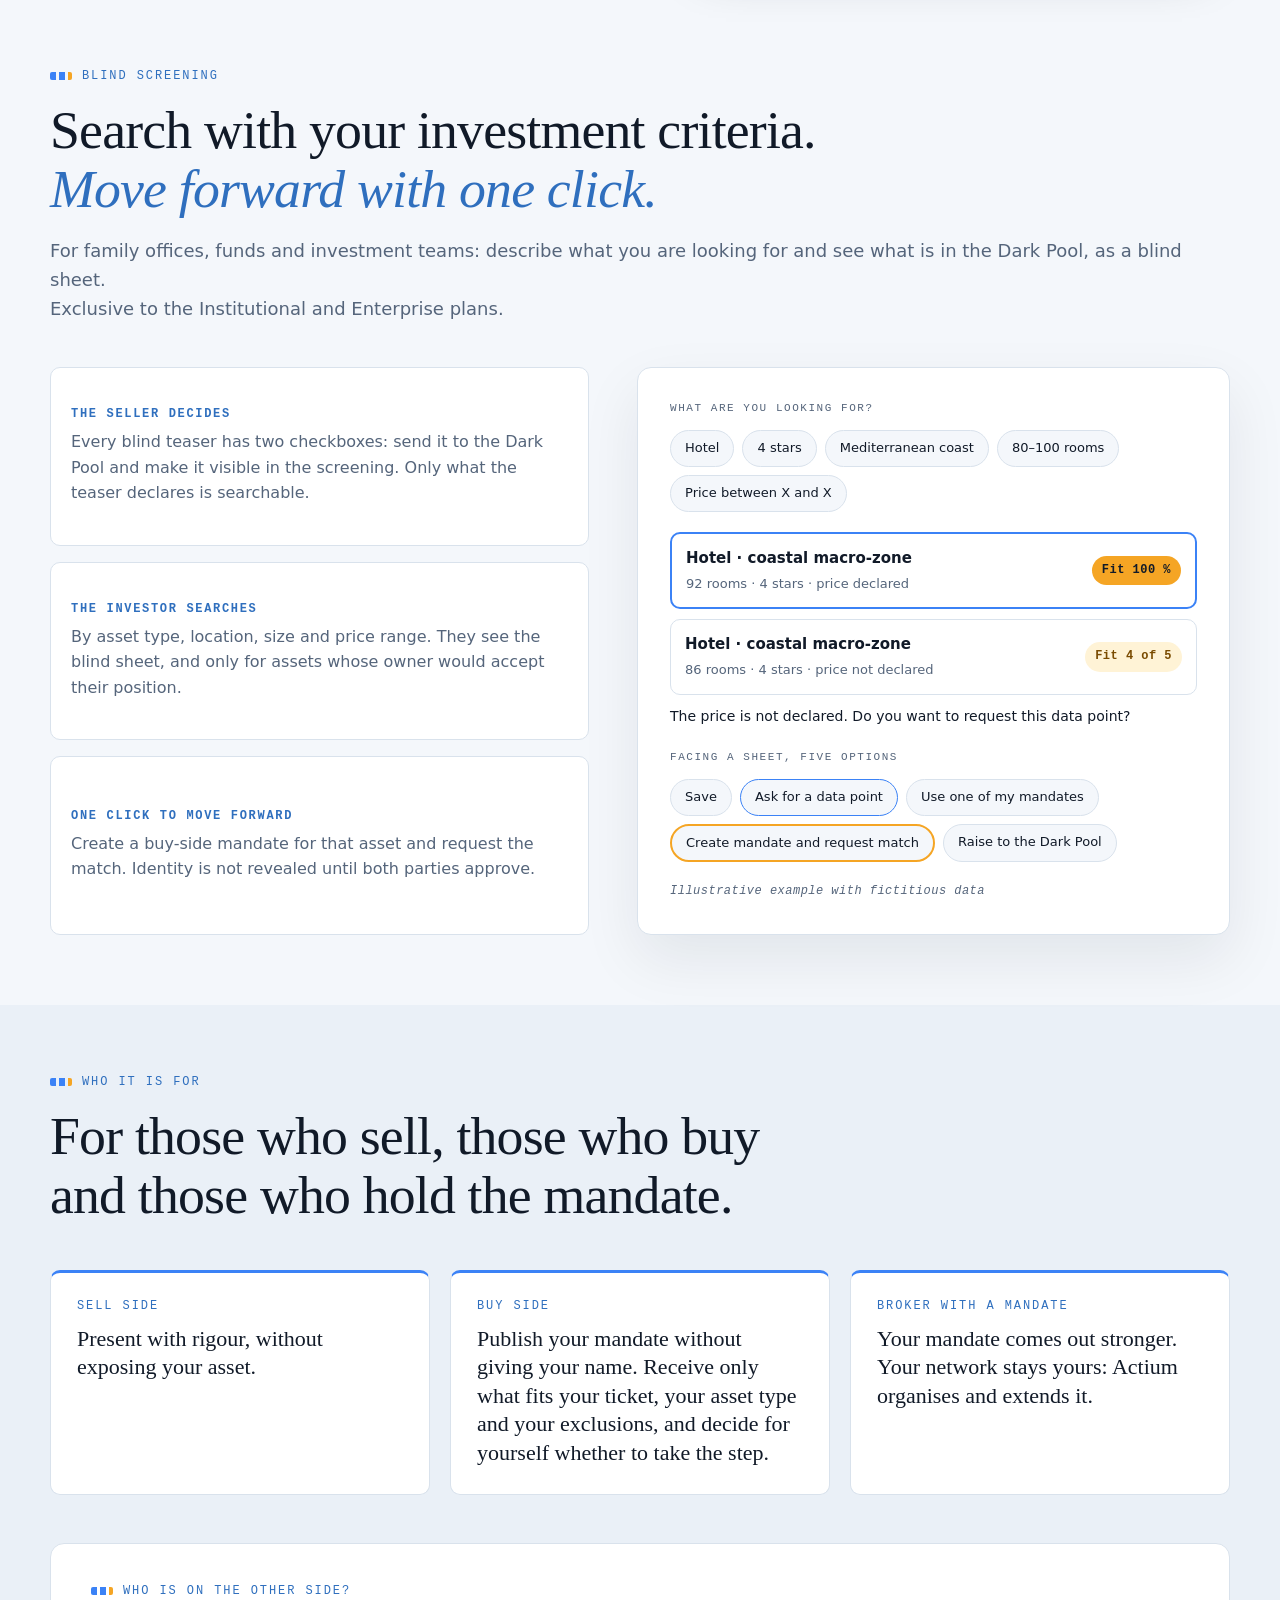
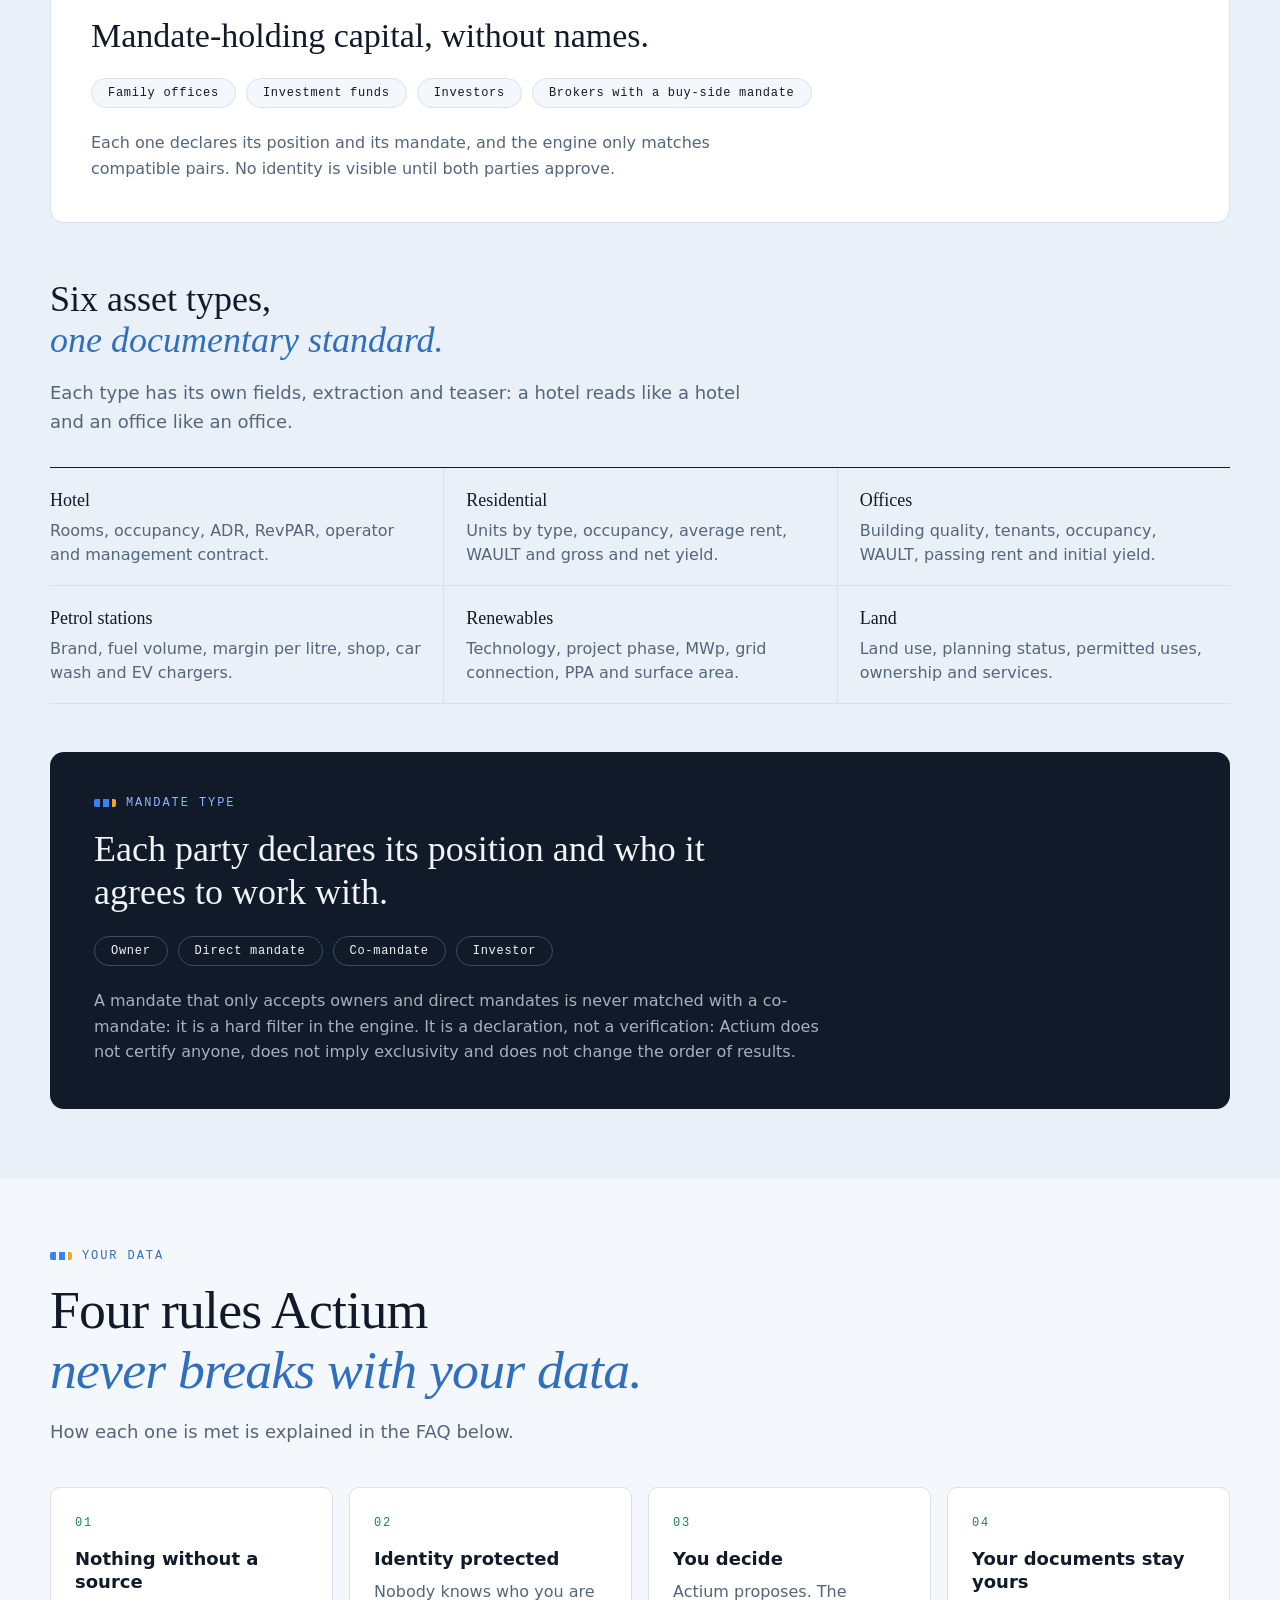
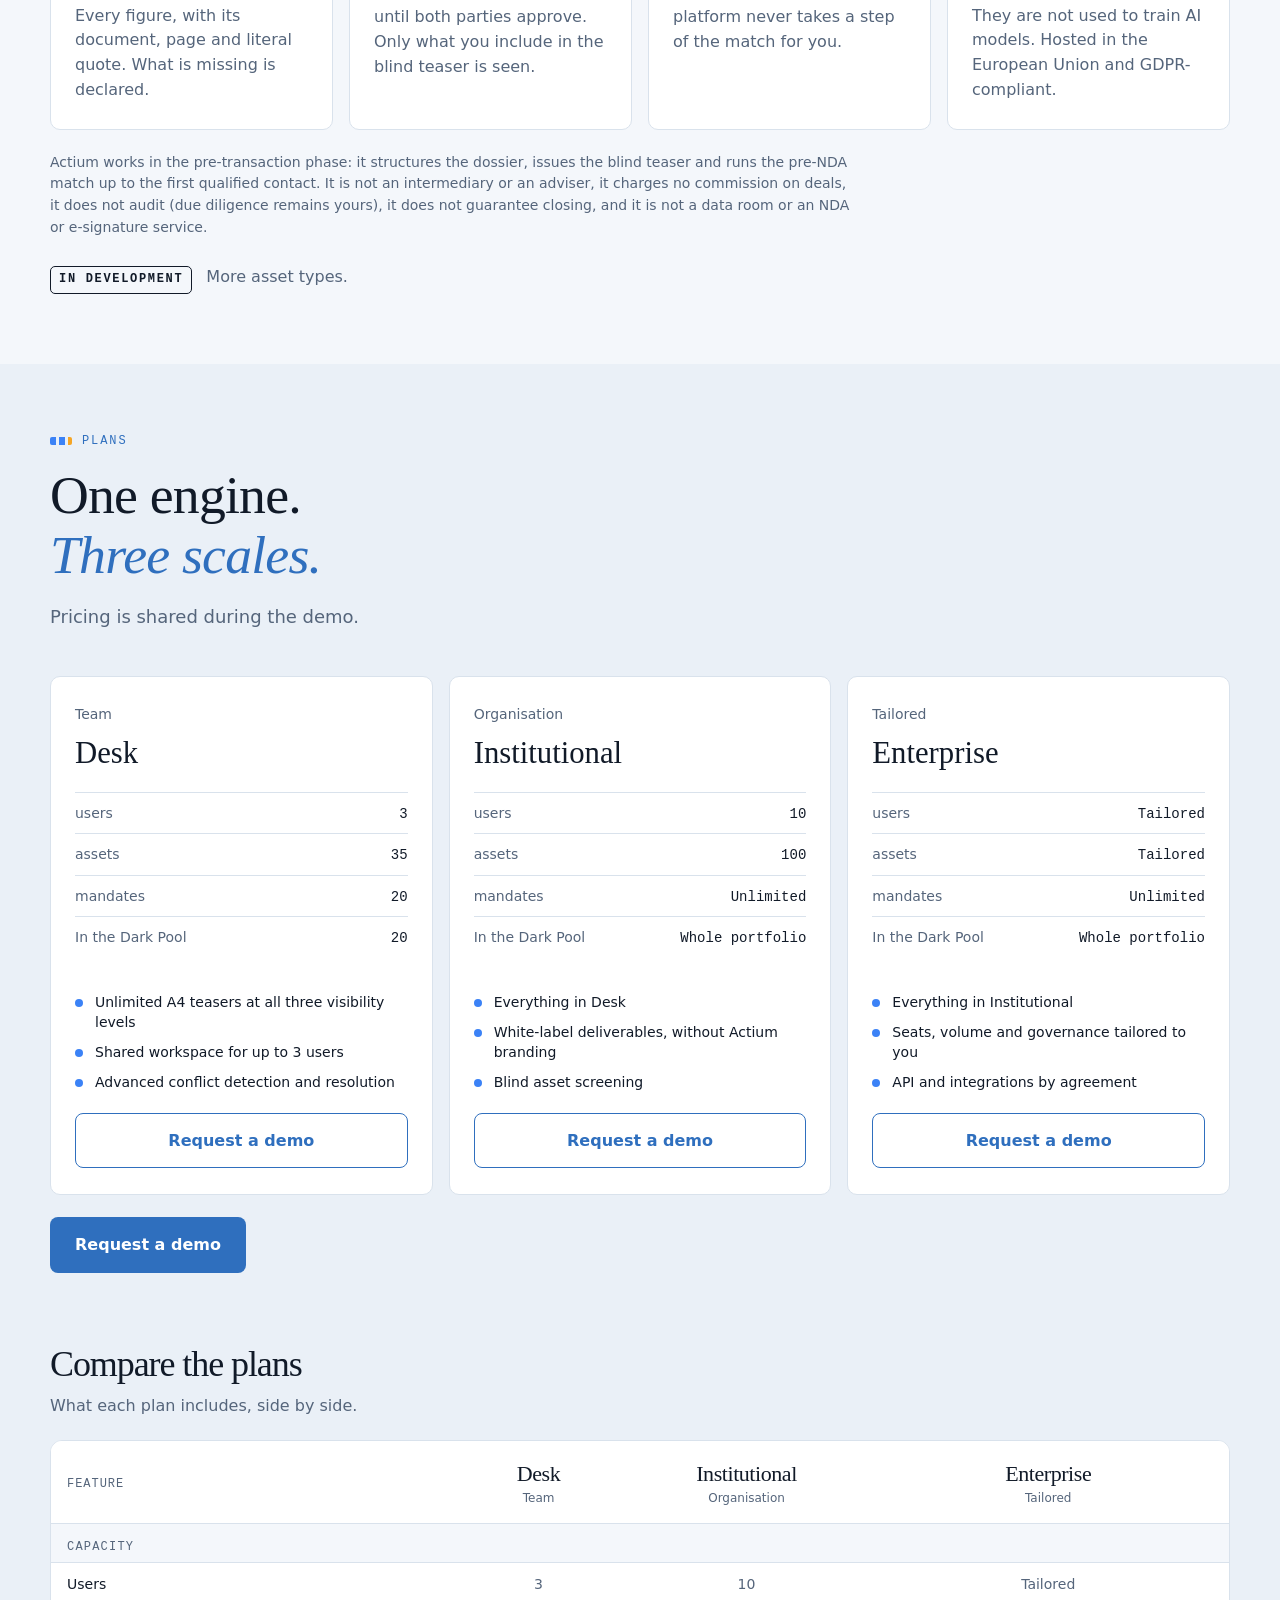
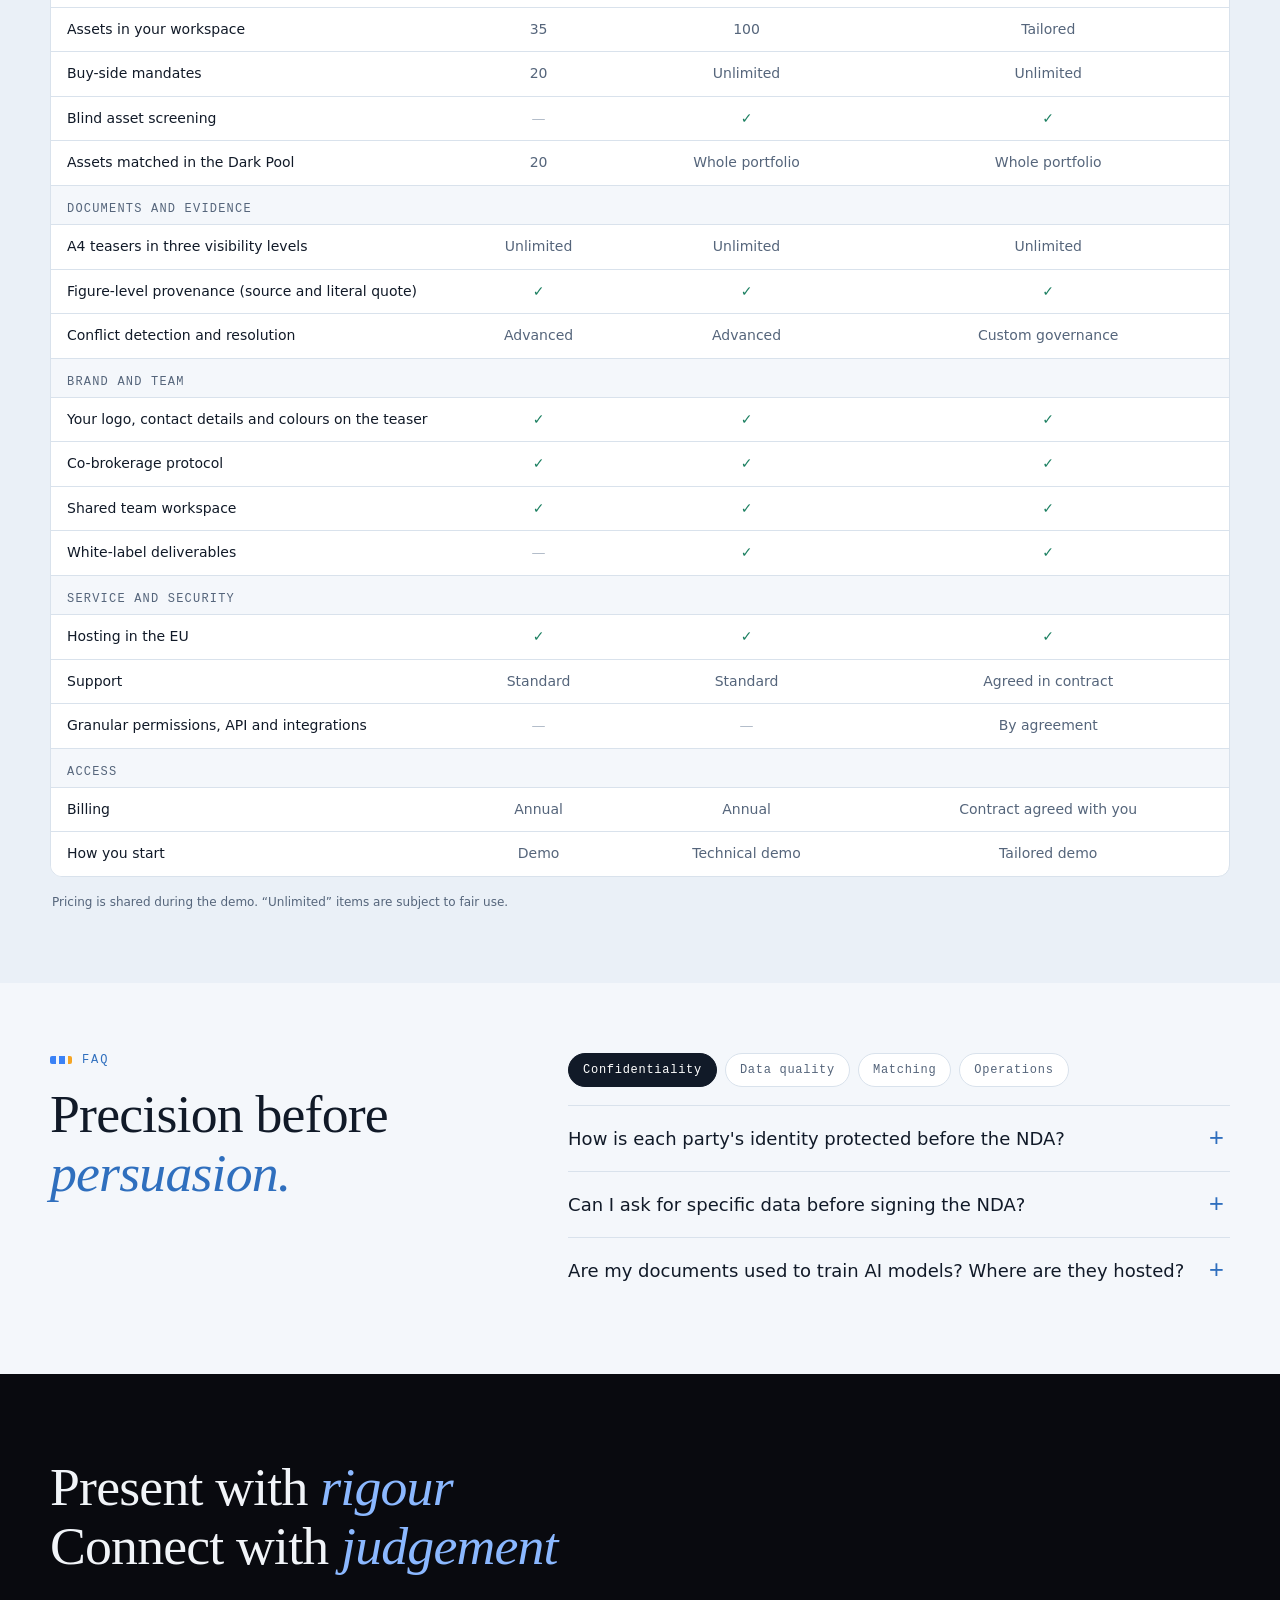
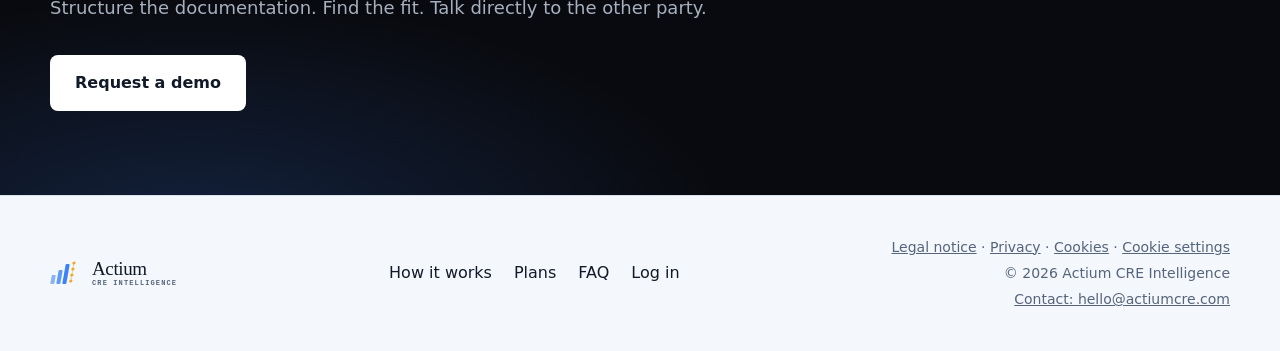
==== commit 9fd59567: "Quitar «Soporte prioritario» de Institutional (bullet y fila de la comparativa) La fila Soporte de l" ====
--- a/index.html
+++ b/index.html
@@ -313,7 +313,7 @@
             <article class="price-card">
               <p class="plan-who" data-i18n="plans.inst.who">Organización</p><h3>Institutional</h3>
               <dl class="plan-rows"><div><dt data-i18n="plans.users">usuarios</dt><dd>10</dd></div><div><dt data-i18n="plans.assets">activos</dt><dd>100</dd></div><div><dt data-i18n="plans.mandates">mandatos</dt><dd data-i18n="plans.unl">Ilimitados</dd></div><div><dt data-i18n="plans.pool">En Dark Pool</dt><dd data-i18n="plans.all">Toda la cartera</dd></div></dl>
-              <ul><li data-i18n="plans.inst.f1">Todo lo de Desk</li><li data-i18n="plans.inst.f2">Entregables white-label, sin marca de Actium</li><li data-i18n="plans.inst.f3">Soporte prioritario</li><li data-i18n="plans.inst.f4">Screening ciego de activos</li></ul>
+              <ul><li data-i18n="plans.inst.f1">Todo lo de Desk</li><li data-i18n="plans.inst.f2">Entregables white-label, sin marca de Actium</li><li data-i18n="plans.inst.f4">Screening ciego de activos</li></ul>
               <a class="button button-outline price-cta" data-demo data-plan="institutional" href="https://cal.com/actiumcre/30min" target="_blank" rel="noopener" data-i18n="hero.cta">Solicita demo</a>
             </article>
             <article class="price-card">
@@ -325,7 +325,7 @@
           </div>
           <p class="plans-note mono" data-i18n="plans.note">Los elementos «ilimitados» están sujetos a uso razonable.</p>
           <p class="plans-cta"><a class="button button-primary" data-demo href="https://cal.com/actiumcre/30min" target="_blank" rel="noopener" data-i18n="hero.cta">Solicita demo</a></p>
-          <div class="plan-compare" id="plan-compare"><div class="plan-compare-head"><h3 data-i18n="cmp.title">Compara los planes</h3><p data-i18n="cmp.sub">Qué incluye cada plan, lado a lado.</p></div><div class="cmp-scroll" role="region" data-i18n-aria="cmp.aria" aria-label="Comparativa de los planes Desk, Institutional y Enterprise" tabindex="0"><table class="cmp-table"><thead><tr><th scope="col" class="cmp-feature-col" data-i18n="cmp.feature">Concepto</th><th scope="col" class="cmp-plan"><span class="cmp-plan-name">Advisor</span><span class="cmp-plan-for" data-i18n="plans.adv.who">Individual</span></th><th scope="col" class="cmp-plan is-featured"><span class="cmp-plan-name">Desk</span><span class="cmp-plan-for" data-i18n="plans.desk.who">Equipo</span></th><th scope="col" class="cmp-plan"><span class="cmp-plan-name">Institutional</span><span class="cmp-plan-for" data-i18n="plans.inst.who">Organización</span></th><th scope="col" class="cmp-plan"><span class="cmp-plan-name">Enterprise</span><span class="cmp-plan-for" data-i18n="plans.ent.who">A medida</span></th></tr></thead><tbody><tr class="cmp-group"><th scope="colgroup" colspan="5" data-i18n="cmp.t1">Capacidad</th></tr><tr><th scope="row" data-i18n="cmp.t2">Usuarios</th><td class="">1</td><td class="is-featured">3</td><td class="">10</td><td class="" data-i18n="plans.tailored">A medida</td></tr><tr><th scope="row" data-i18n="cmp.t3">Activos en tu espacio</th><td class="">10</td><td class="is-featured">35</td><td class="">100</td><td class="" data-i18n="plans.tailored">A medida</td></tr><tr><th scope="row" data-i18n="cmp.t4">Mandatos de compra</th><td class="">5</td><td class="is-featured">20</td><td class="" data-i18n="plans.unl">Ilimitados</td><td class="" data-i18n="plans.unl">Ilimitados</td></tr><tr><th scope="row" data-i18n="cmp.t36">Screening ciego de activos</th><td class=""><span class="cmp-no" aria-hidden="true">—</span><span class="vh" data-i18n="cmp.no">No incluido</span></td><td class="is-featured"><span class="cmp-no" aria-hidden="true">—</span><span class="vh" data-i18n="cmp.no">No incluido</span></td><td class=""><span class="cmp-yes" aria-hidden="true">✓</span><span class="vh" data-i18n="cmp.yes">Incluido</span></td><td class=""><span class="cmp-yes" aria-hidden="true">✓</span><span class="vh" data-i18n="cmp.yes">Incluido</span></td></tr><tr><th scope="row" data-i18n="cmp.t5">Activos cruzados en el Dark Pool</th><td class="">5</td><td class="is-featured">20</td><td class="" data-i18n="plans.all">Toda la cartera</td><td class="" data-i18n="plans.all">Toda la cartera</td></tr><tr class="cmp-group"><th scope="colgroup" colspan="5" data-i18n="cmp.t6">Documentos y evidencia</th></tr><tr><th scope="row" data-i18n="cmp.t7">Teasers A4 en tres niveles de visibilidad</th><td class="" data-i18n="cmp.t8">Ilimitados</td><td class="is-featured" data-i18n="cmp.t8">Ilimitados</td><td class="" data-i18n="cmp.t8">Ilimitados</td><td class="" data-i18n="cmp.t8">Ilimitados</td></tr><tr><th scope="row" data-i18n="cmp.t9">Trazabilidad dato a dato (fuente y cita literal)</th><td class=""><span class="cmp-yes" aria-hidden="true">✓</span><span class="vh" data-i18n="cmp.yes">Incluido</span></td><td class="is-featured"><span class="cmp-yes" aria-hidden="true">✓</span><span class="vh" data-i18n="cmp.yes">Incluido</span></td><td class=""><span class="cmp-yes" aria-hidden="true">✓</span><span class="vh" data-i18n="cmp.yes">Incluido</span></td><td class=""><span class="cmp-yes" aria-hidden="true">✓</span><span class="vh" data-i18n="cmp.yes">Incluido</span></td></tr><tr><th scope="row" data-i18n="cmp.t10">Detección y resolución de conflictos</th><td class="" data-i18n="cmp.t11">Básica</td><td class="is-featured" data-i18n="cmp.t12">Avanzada</td><td class="" data-i18n="cmp.t12">Avanzada</td><td class="" data-i18n="cmp.t13">Gobernanza a medida</td></tr><tr class="cmp-group"><th scope="colgroup" colspan="5" data-i18n="cmp.t14">Marca y equipo</th></tr><tr><th scope="row" data-i18n="cmp.t15">Tu logotipo, contacto y colores en el teaser</th><td class=""><span class="cmp-yes" aria-hidden="true">✓</span><span class="vh" data-i18n="cmp.yes">Incluido</span></td><td class="is-featured"><span class="cmp-yes" aria-hidden="true">✓</span><span class="vh" data-i18n="cmp.yes">Incluido</span></td><td class=""><span class="cmp-yes" aria-hidden="true">✓</span><span class="vh" data-i18n="cmp.yes">Incluido</span></td><td class=""><span class="cmp-yes" aria-hidden="true">✓</span><span class="vh" data-i18n="cmp.yes">Incluido</span></td></tr><tr><th scope="row" data-i18n="cmp.t16">Protocolo de co-brokerage</th><td class=""><span class="cmp-yes" aria-hidden="true">✓</span><span class="vh" data-i18n="cmp.yes">Incluido</span></td><td class="is-featured"><span class="cmp-yes" aria-hidden="true">✓</span><span class="vh" data-i18n="cmp.yes">Incluido</span></td><td class=""><span class="cmp-yes" aria-hidden="true">✓</span><span class="vh" data-i18n="cmp.yes">Incluido</span></td><td class=""><span class="cmp-yes" aria-hidden="true">✓</span><span class="vh" data-i18n="cmp.yes">Incluido</span></td></tr><tr><th scope="row" data-i18n="cmp.t17">Espacio compartido de equipo</th><td class=""><span class="cmp-no" aria-hidden="true">—</span><span class="vh" data-i18n="cmp.no">No incluido</span></td><td class="is-featured"><span class="cmp-yes" aria-hidden="true">✓</span><span class="vh" data-i18n="cmp.yes">Incluido</span></td><td class=""><span class="cmp-yes" aria-hidden="true">✓</span><span class="vh" data-i18n="cmp.yes">Incluido</span></td><td class=""><span class="cmp-yes" aria-hidden="true">✓</span><span class="vh" data-i18n="cmp.yes">Incluido</span></td></tr><tr><th scope="row" data-i18n="cmp.t18">Entregables white-label</th><td class=""><span class="cmp-no" aria-hidden="true">—</span><span class="vh" data-i18n="cmp.no">No incluido</span></td><td class="is-featured"><span class="cmp-no" aria-hidden="true">—</span><span class="vh" data-i18n="cmp.no">No incluido</span></td><td class=""><span class="cmp-yes" aria-hidden="true">✓</span><span class="vh" data-i18n="cmp.yes">Incluido</span></td><td class=""><span class="cmp-yes" aria-hidden="true">✓</span><span class="vh" data-i18n="cmp.yes">Incluido</span></td></tr><tr class="cmp-group"><th scope="colgroup" colspan="5" data-i18n="cmp.t19">Servicio y seguridad</th></tr><tr><th scope="row" data-i18n="cmp.t20">Alojamiento en la UE</th><td class=""><span class="cmp-yes" aria-hidden="true">✓</span><span class="vh" data-i18n="cmp.yes">Incluido</span></td><td class="is-featured"><span class="cmp-yes" aria-hidden="true">✓</span><span class="vh" data-i18n="cmp.yes">Incluido</span></td><td class=""><span class="cmp-yes" aria-hidden="true">✓</span><span class="vh" data-i18n="cmp.yes">Incluido</span></td><td class=""><span class="cmp-yes" aria-hidden="true">✓</span><span class="vh" data-i18n="cmp.yes">Incluido</span></td></tr><tr><th scope="row" data-i18n="cmp.t21">Soporte</th><td class="" data-i18n="cmp.t22">Estándar</td><td class="is-featured" data-i18n="cmp.t22">Estándar</td><td class="" data-i18n="cmp.t23">Prioritario</td><td class="" data-i18n="cmp.t24">Acordado en contrato</td></tr><tr><th scope="row" data-i18n="cmp.t25">Permisos granulares, API e integraciones</th><td class=""><span class="cmp-no" aria-hidden="true">—</span><span class="vh" data-i18n="cmp.no">No incluido</span></td><td class="is-featured"><span class="cmp-no" aria-hidden="true">—</span><span class="vh" data-i18n="cmp.no">No incluido</span></td><td class=""><span class="cmp-no" aria-hidden="true">—</span><span class="vh" data-i18n="cmp.no">No incluido</span></td><td class="" data-i18n="cmp.t26">A convenir</td></tr><tr class="cmp-group"><th scope="colgroup" colspan="5" data-i18n="cmp.t27">Acceso</th></tr><tr><th scope="row" data-i18n="cmp.t28">Facturación</th><td class="" data-i18n="cmp.t29">Mensual o anual</td><td class="is-featured" data-i18n="cmp.t30">Anual</td><td class="" data-i18n="cmp.t30">Anual</td><td class="" data-i18n="cmp.t31">Contrato acordado</td></tr><tr><th scope="row" data-i18n="cmp.t32">Cómo empiezas</th><td class="" data-i18n="cmp.t33">Demo</td><td class="is-featured" data-i18n="cmp.t33">Demo</td><td class="" data-i18n="cmp.t34">Demo técnica</td><td class="" data-i18n="cmp.t35">Demo a medida</td></tr></tbody></table></div><p class="cmp-note" data-i18n="cmp.note">El precio se comparte en la demo. Los elementos «ilimitados» están sujetos a uso razonable.</p></div>
+          <div class="plan-compare" id="plan-compare"><div class="plan-compare-head"><h3 data-i18n="cmp.title">Compara los planes</h3><p data-i18n="cmp.sub">Qué incluye cada plan, lado a lado.</p></div><div class="cmp-scroll" role="region" data-i18n-aria="cmp.aria" aria-label="Comparativa de los planes Desk, Institutional y Enterprise" tabindex="0"><table class="cmp-table"><thead><tr><th scope="col" class="cmp-feature-col" data-i18n="cmp.feature">Concepto</th><th scope="col" class="cmp-plan"><span class="cmp-plan-name">Advisor</span><span class="cmp-plan-for" data-i18n="plans.adv.who">Individual</span></th><th scope="col" class="cmp-plan is-featured"><span class="cmp-plan-name">Desk</span><span class="cmp-plan-for" data-i18n="plans.desk.who">Equipo</span></th><th scope="col" class="cmp-plan"><span class="cmp-plan-name">Institutional</span><span class="cmp-plan-for" data-i18n="plans.inst.who">Organización</span></th><th scope="col" class="cmp-plan"><span class="cmp-plan-name">Enterprise</span><span class="cmp-plan-for" data-i18n="plans.ent.who">A medida</span></th></tr></thead><tbody><tr class="cmp-group"><th scope="colgroup" colspan="5" data-i18n="cmp.t1">Capacidad</th></tr><tr><th scope="row" data-i18n="cmp.t2">Usuarios</th><td class="">1</td><td class="is-featured">3</td><td class="">10</td><td class="" data-i18n="plans.tailored">A medida</td></tr><tr><th scope="row" data-i18n="cmp.t3">Activos en tu espacio</th><td class="">10</td><td class="is-featured">35</td><td class="">100</td><td class="" data-i18n="plans.tailored">A medida</td></tr><tr><th scope="row" data-i18n="cmp.t4">Mandatos de compra</th><td class="">5</td><td class="is-featured">20</td><td class="" data-i18n="plans.unl">Ilimitados</td><td class="" data-i18n="plans.unl">Ilimitados</td></tr><tr><th scope="row" data-i18n="cmp.t36">Screening ciego de activos</th><td class=""><span class="cmp-no" aria-hidden="true">—</span><span class="vh" data-i18n="cmp.no">No incluido</span></td><td class="is-featured"><span class="cmp-no" aria-hidden="true">—</span><span class="vh" data-i18n="cmp.no">No incluido</span></td><td class=""><span class="cmp-yes" aria-hidden="true">✓</span><span class="vh" data-i18n="cmp.yes">Incluido</span></td><td class=""><span class="cmp-yes" aria-hidden="true">✓</span><span class="vh" data-i18n="cmp.yes">Incluido</span></td></tr><tr><th scope="row" data-i18n="cmp.t5">Activos cruzados en el Dark Pool</th><td class="">5</td><td class="is-featured">20</td><td class="" data-i18n="plans.all">Toda la cartera</td><td class="" data-i18n="plans.all">Toda la cartera</td></tr><tr class="cmp-group"><th scope="colgroup" colspan="5" data-i18n="cmp.t6">Documentos y evidencia</th></tr><tr><th scope="row" data-i18n="cmp.t7">Teasers A4 en tres niveles de visibilidad</th><td class="" data-i18n="cmp.t8">Ilimitados</td><td class="is-featured" data-i18n="cmp.t8">Ilimitados</td><td class="" data-i18n="cmp.t8">Ilimitados</td><td class="" data-i18n="cmp.t8">Ilimitados</td></tr><tr><th scope="row" data-i18n="cmp.t9">Trazabilidad dato a dato (fuente y cita literal)</th><td class=""><span class="cmp-yes" aria-hidden="true">✓</span><span class="vh" data-i18n="cmp.yes">Incluido</span></td><td class="is-featured"><span class="cmp-yes" aria-hidden="true">✓</span><span class="vh" data-i18n="cmp.yes">Incluido</span></td><td class=""><span class="cmp-yes" aria-hidden="true">✓</span><span class="vh" data-i18n="cmp.yes">Incluido</span></td><td class=""><span class="cmp-yes" aria-hidden="true">✓</span><span class="vh" data-i18n="cmp.yes">Incluido</span></td></tr><tr><th scope="row" data-i18n="cmp.t10">Detección y resolución de conflictos</th><td class="" data-i18n="cmp.t11">Básica</td><td class="is-featured" data-i18n="cmp.t12">Avanzada</td><td class="" data-i18n="cmp.t12">Avanzada</td><td class="" data-i18n="cmp.t13">Gobernanza a medida</td></tr><tr class="cmp-group"><th scope="colgroup" colspan="5" data-i18n="cmp.t14">Marca y equipo</th></tr><tr><th scope="row" data-i18n="cmp.t15">Tu logotipo, contacto y colores en el teaser</th><td class=""><span class="cmp-yes" aria-hidden="true">✓</span><span class="vh" data-i18n="cmp.yes">Incluido</span></td><td class="is-featured"><span class="cmp-yes" aria-hidden="true">✓</span><span class="vh" data-i18n="cmp.yes">Incluido</span></td><td class=""><span class="cmp-yes" aria-hidden="true">✓</span><span class="vh" data-i18n="cmp.yes">Incluido</span></td><td class=""><span class="cmp-yes" aria-hidden="true">✓</span><span class="vh" data-i18n="cmp.yes">Incluido</span></td></tr><tr><th scope="row" data-i18n="cmp.t16">Protocolo de co-brokerage</th><td class=""><span class="cmp-yes" aria-hidden="true">✓</span><span class="vh" data-i18n="cmp.yes">Incluido</span></td><td class="is-featured"><span class="cmp-yes" aria-hidden="true">✓</span><span class="vh" data-i18n="cmp.yes">Incluido</span></td><td class=""><span class="cmp-yes" aria-hidden="true">✓</span><span class="vh" data-i18n="cmp.yes">Incluido</span></td><td class=""><span class="cmp-yes" aria-hidden="true">✓</span><span class="vh" data-i18n="cmp.yes">Incluido</span></td></tr><tr><th scope="row" data-i18n="cmp.t17">Espacio compartido de equipo</th><td class=""><span class="cmp-no" aria-hidden="true">—</span><span class="vh" data-i18n="cmp.no">No incluido</span></td><td class="is-featured"><span class="cmp-yes" aria-hidden="true">✓</span><span class="vh" data-i18n="cmp.yes">Incluido</span></td><td class=""><span class="cmp-yes" aria-hidden="true">✓</span><span class="vh" data-i18n="cmp.yes">Incluido</span></td><td class=""><span class="cmp-yes" aria-hidden="true">✓</span><span class="vh" data-i18n="cmp.yes">Incluido</span></td></tr><tr><th scope="row" data-i18n="cmp.t18">Entregables white-label</th><td class=""><span class="cmp-no" aria-hidden="true">—</span><span class="vh" data-i18n="cmp.no">No incluido</span></td><td class="is-featured"><span class="cmp-no" aria-hidden="true">—</span><span class="vh" data-i18n="cmp.no">No incluido</span></td><td class=""><span class="cmp-yes" aria-hidden="true">✓</span><span class="vh" data-i18n="cmp.yes">Incluido</span></td><td class=""><span class="cmp-yes" aria-hidden="true">✓</span><span class="vh" data-i18n="cmp.yes">Incluido</span></td></tr><tr class="cmp-group"><th scope="colgroup" colspan="5" data-i18n="cmp.t19">Servicio y seguridad</th></tr><tr><th scope="row" data-i18n="cmp.t20">Alojamiento en la UE</th><td class=""><span class="cmp-yes" aria-hidden="true">✓</span><span class="vh" data-i18n="cmp.yes">Incluido</span></td><td class="is-featured"><span class="cmp-yes" aria-hidden="true">✓</span><span class="vh" data-i18n="cmp.yes">Incluido</span></td><td class=""><span class="cmp-yes" aria-hidden="true">✓</span><span class="vh" data-i18n="cmp.yes">Incluido</span></td><td class=""><span class="cmp-yes" aria-hidden="true">✓</span><span class="vh" data-i18n="cmp.yes">Incluido</span></td></tr><tr><th scope="row" data-i18n="cmp.t21">Soporte</th><td class="" data-i18n="cmp.t22">Estándar</td><td class="is-featured" data-i18n="cmp.t22">Estándar</td><td class="" data-i18n="cmp.t22">Estándar</td><td class="" data-i18n="cmp.t24">Acordado en contrato</td></tr><tr><th scope="row" data-i18n="cmp.t25">Permisos granulares, API e integraciones</th><td class=""><span class="cmp-no" aria-hidden="true">—</span><span class="vh" data-i18n="cmp.no">No incluido</span></td><td class="is-featured"><span class="cmp-no" aria-hidden="true">—</span><span class="vh" data-i18n="cmp.no">No incluido</span></td><td class=""><span class="cmp-no" aria-hidden="true">—</span><span class="vh" data-i18n="cmp.no">No incluido</span></td><td class="" data-i18n="cmp.t26">A convenir</td></tr><tr class="cmp-group"><th scope="colgroup" colspan="5" data-i18n="cmp.t27">Acceso</th></tr><tr><th scope="row" data-i18n="cmp.t28">Facturación</th><td class="" data-i18n="cmp.t29">Mensual o anual</td><td class="is-featured" data-i18n="cmp.t30">Anual</td><td class="" data-i18n="cmp.t30">Anual</td><td class="" data-i18n="cmp.t31">Contrato acordado</td></tr><tr><th scope="row" data-i18n="cmp.t32">Cómo empiezas</th><td class="" data-i18n="cmp.t33">Demo</td><td class="is-featured" data-i18n="cmp.t33">Demo</td><td class="" data-i18n="cmp.t34">Demo técnica</td><td class="" data-i18n="cmp.t35">Demo a medida</td></tr></tbody></table></div><p class="cmp-note" data-i18n="cmp.note">El precio se comparte en la demo. Los elementos «ilimitados» están sujetos a uso razonable.</p></div>
         </div>
       </section>
 
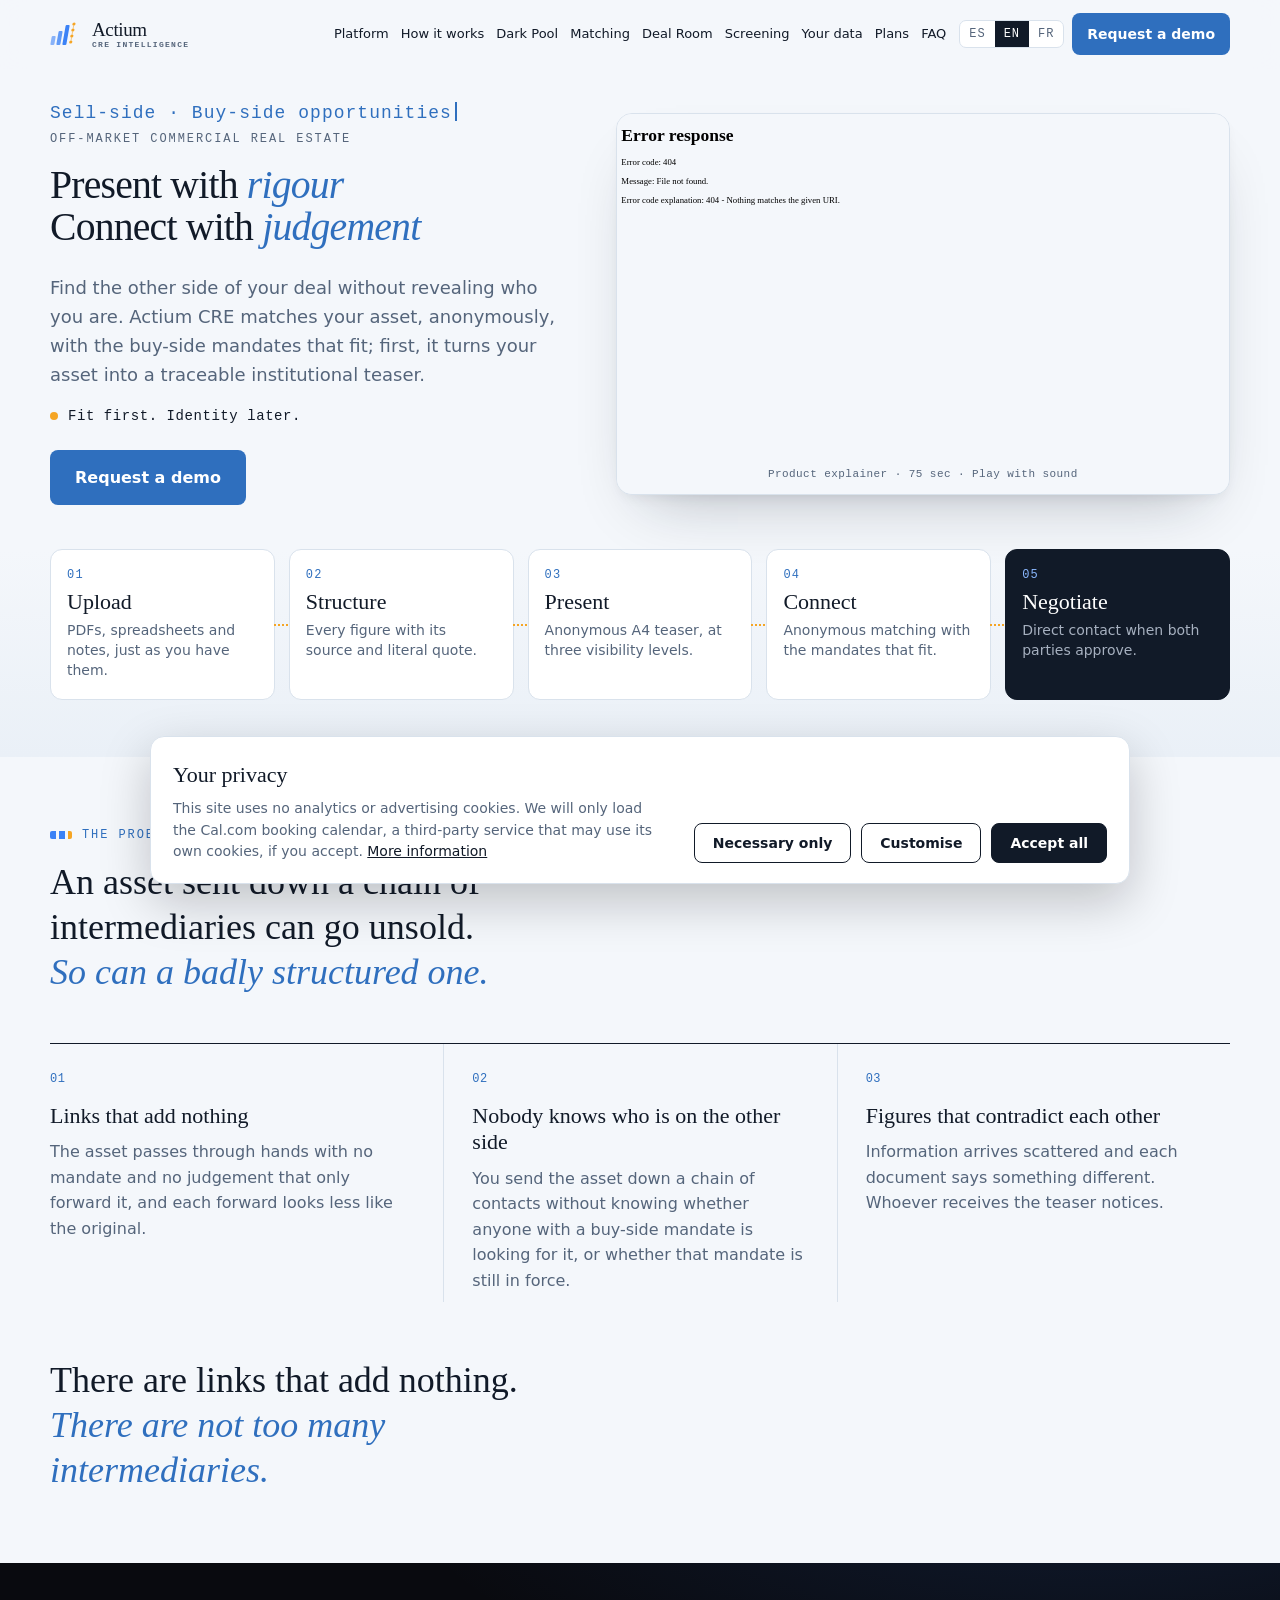
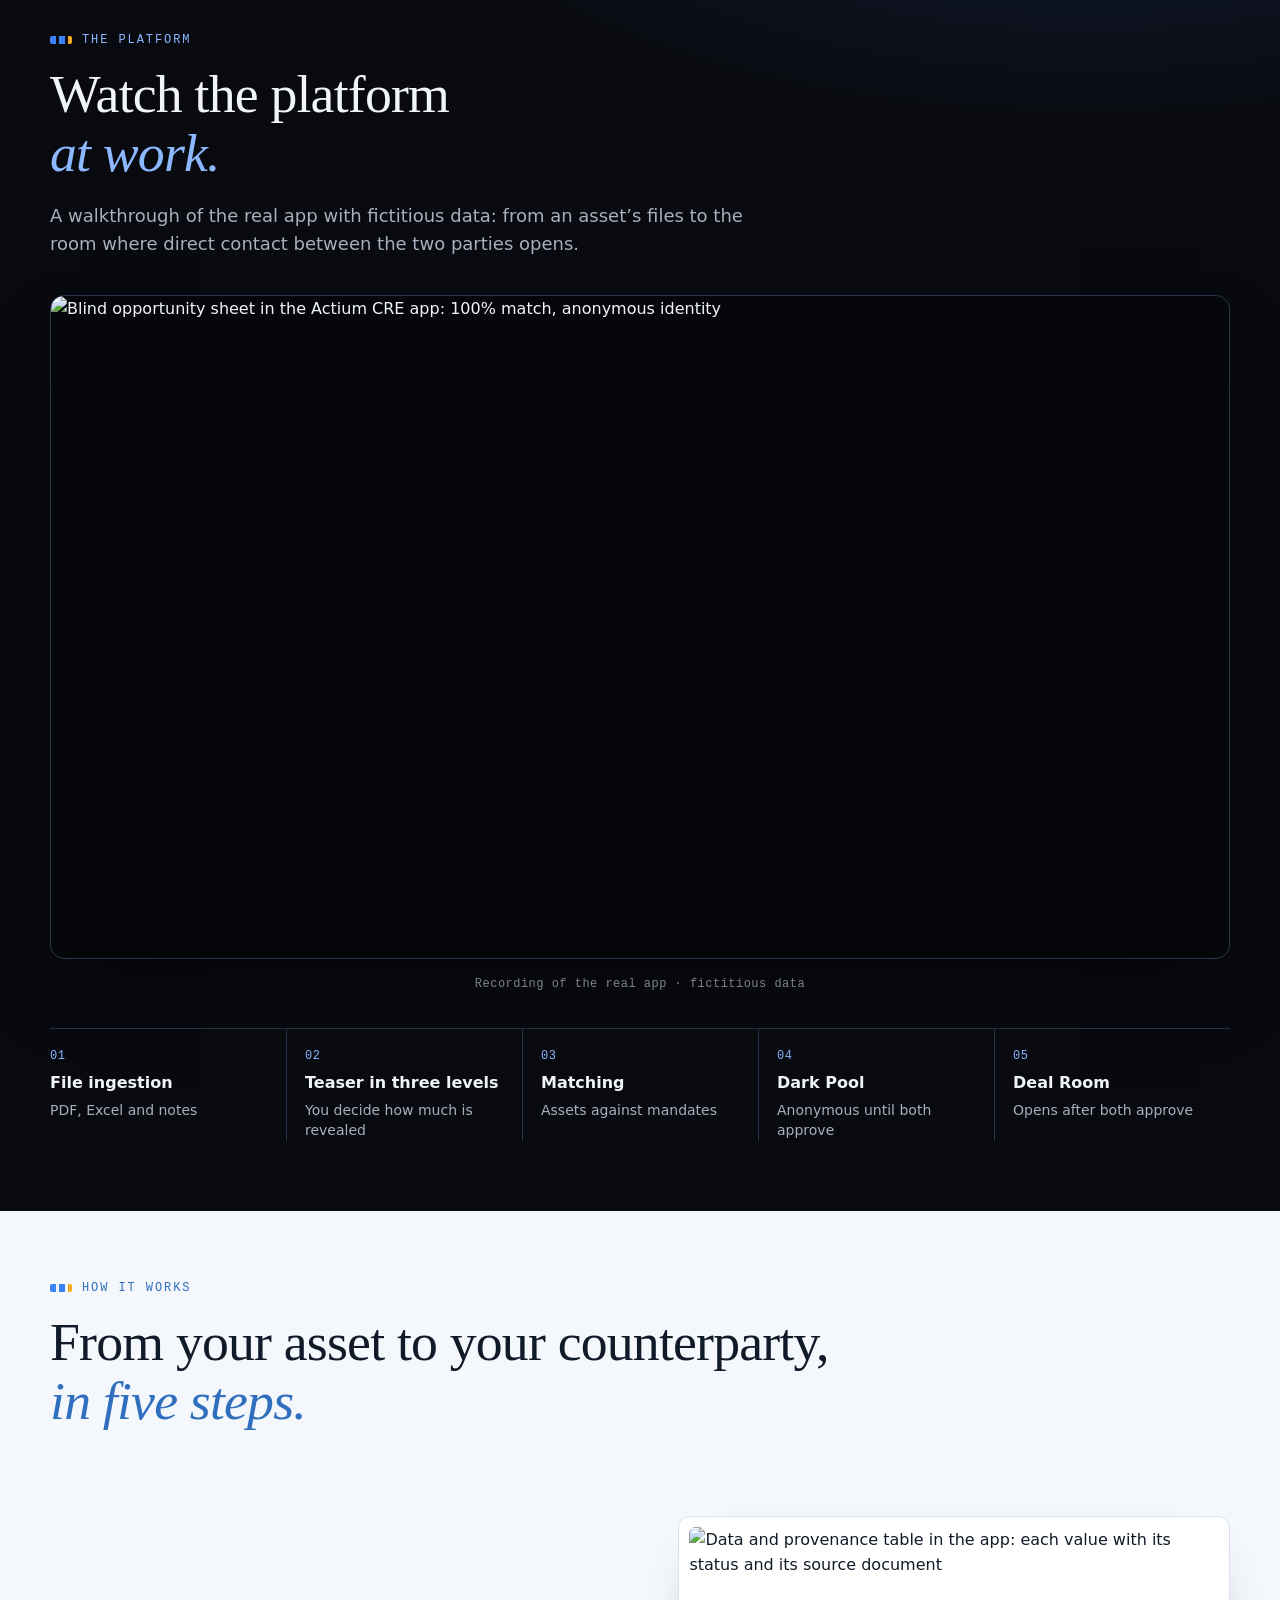
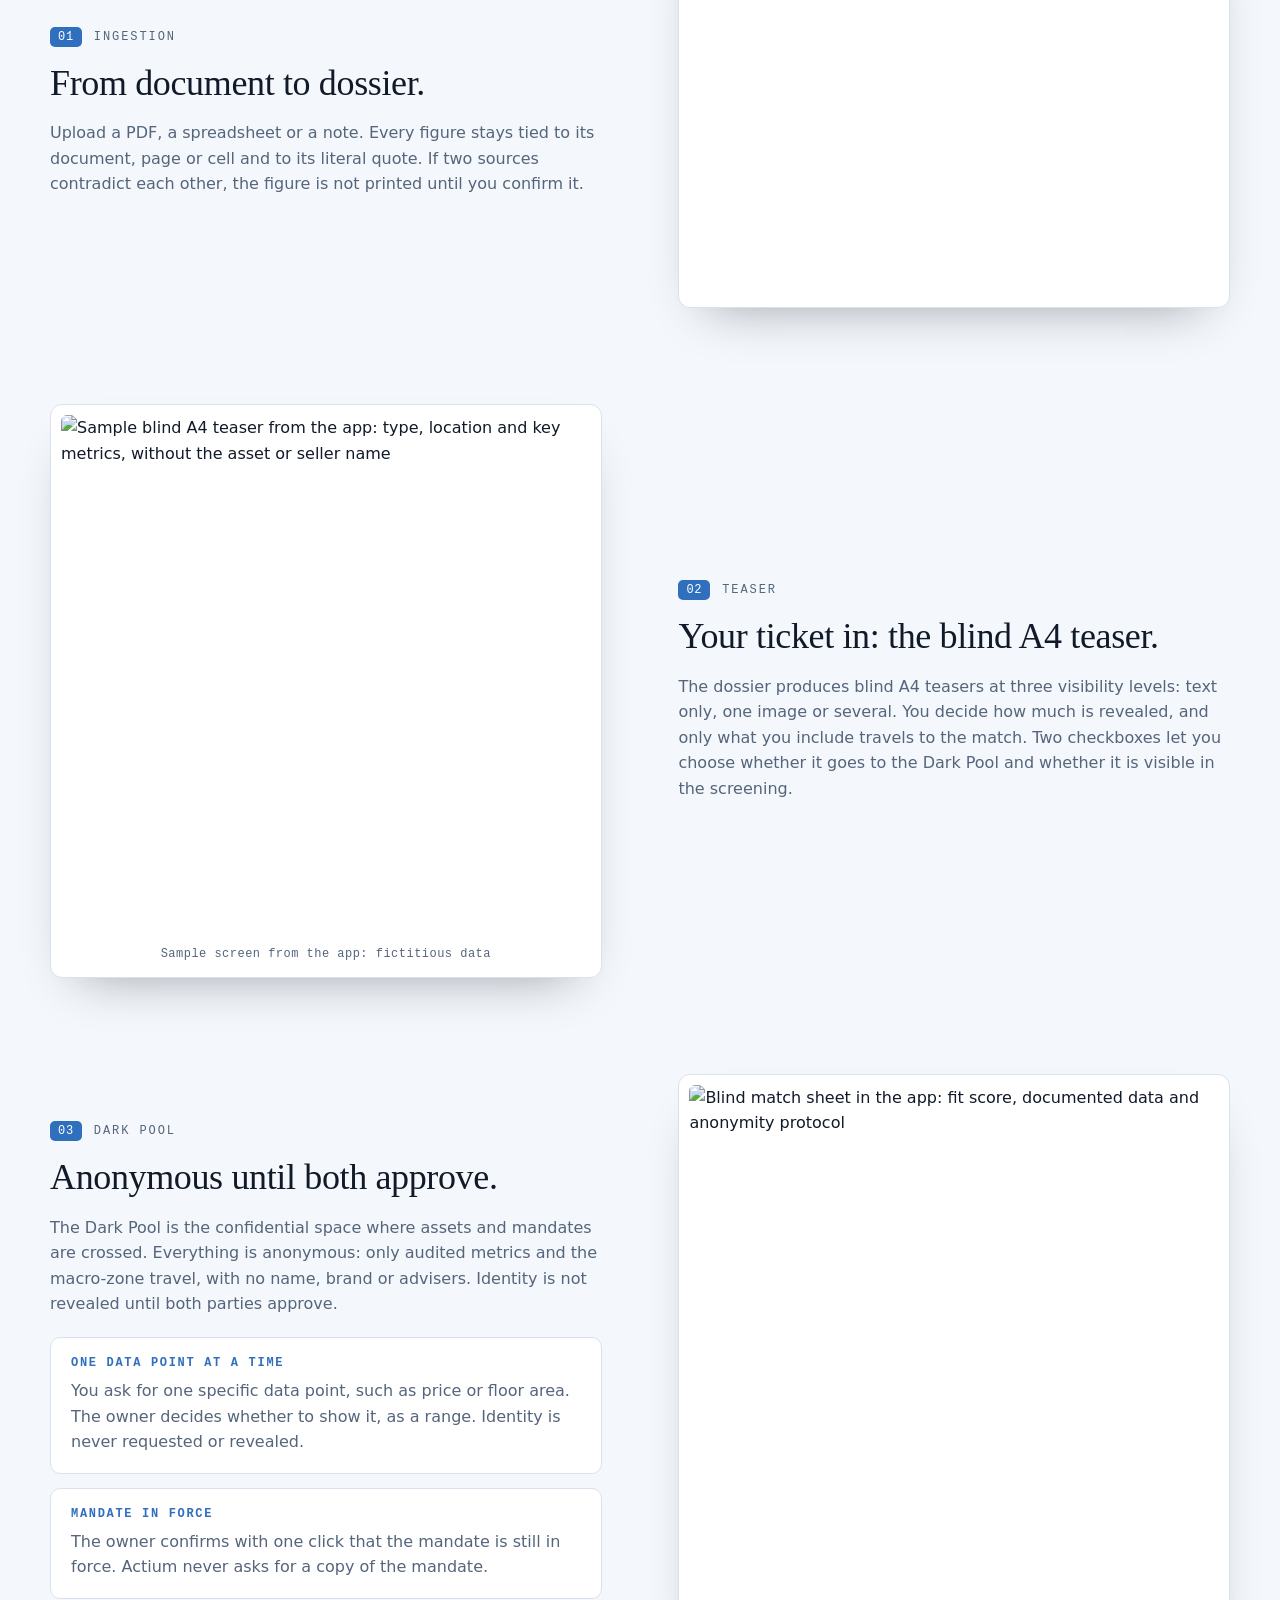
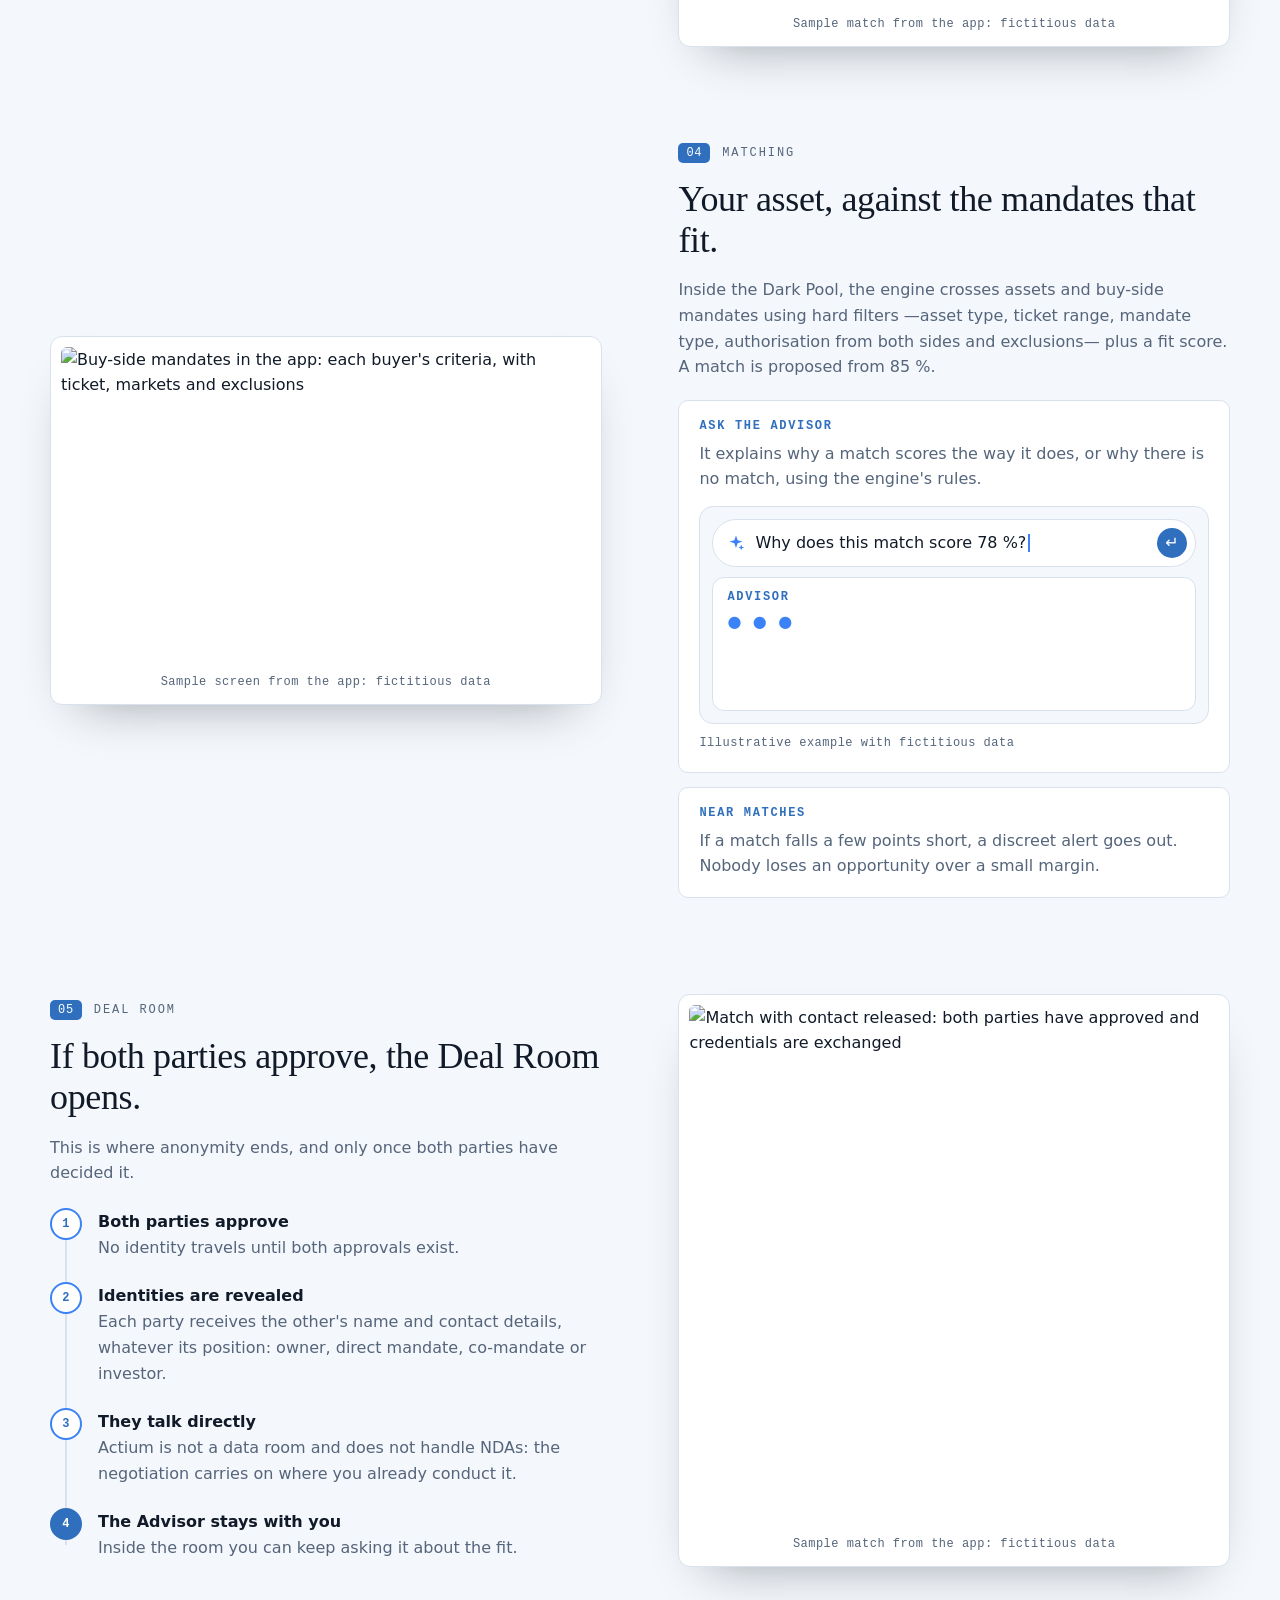
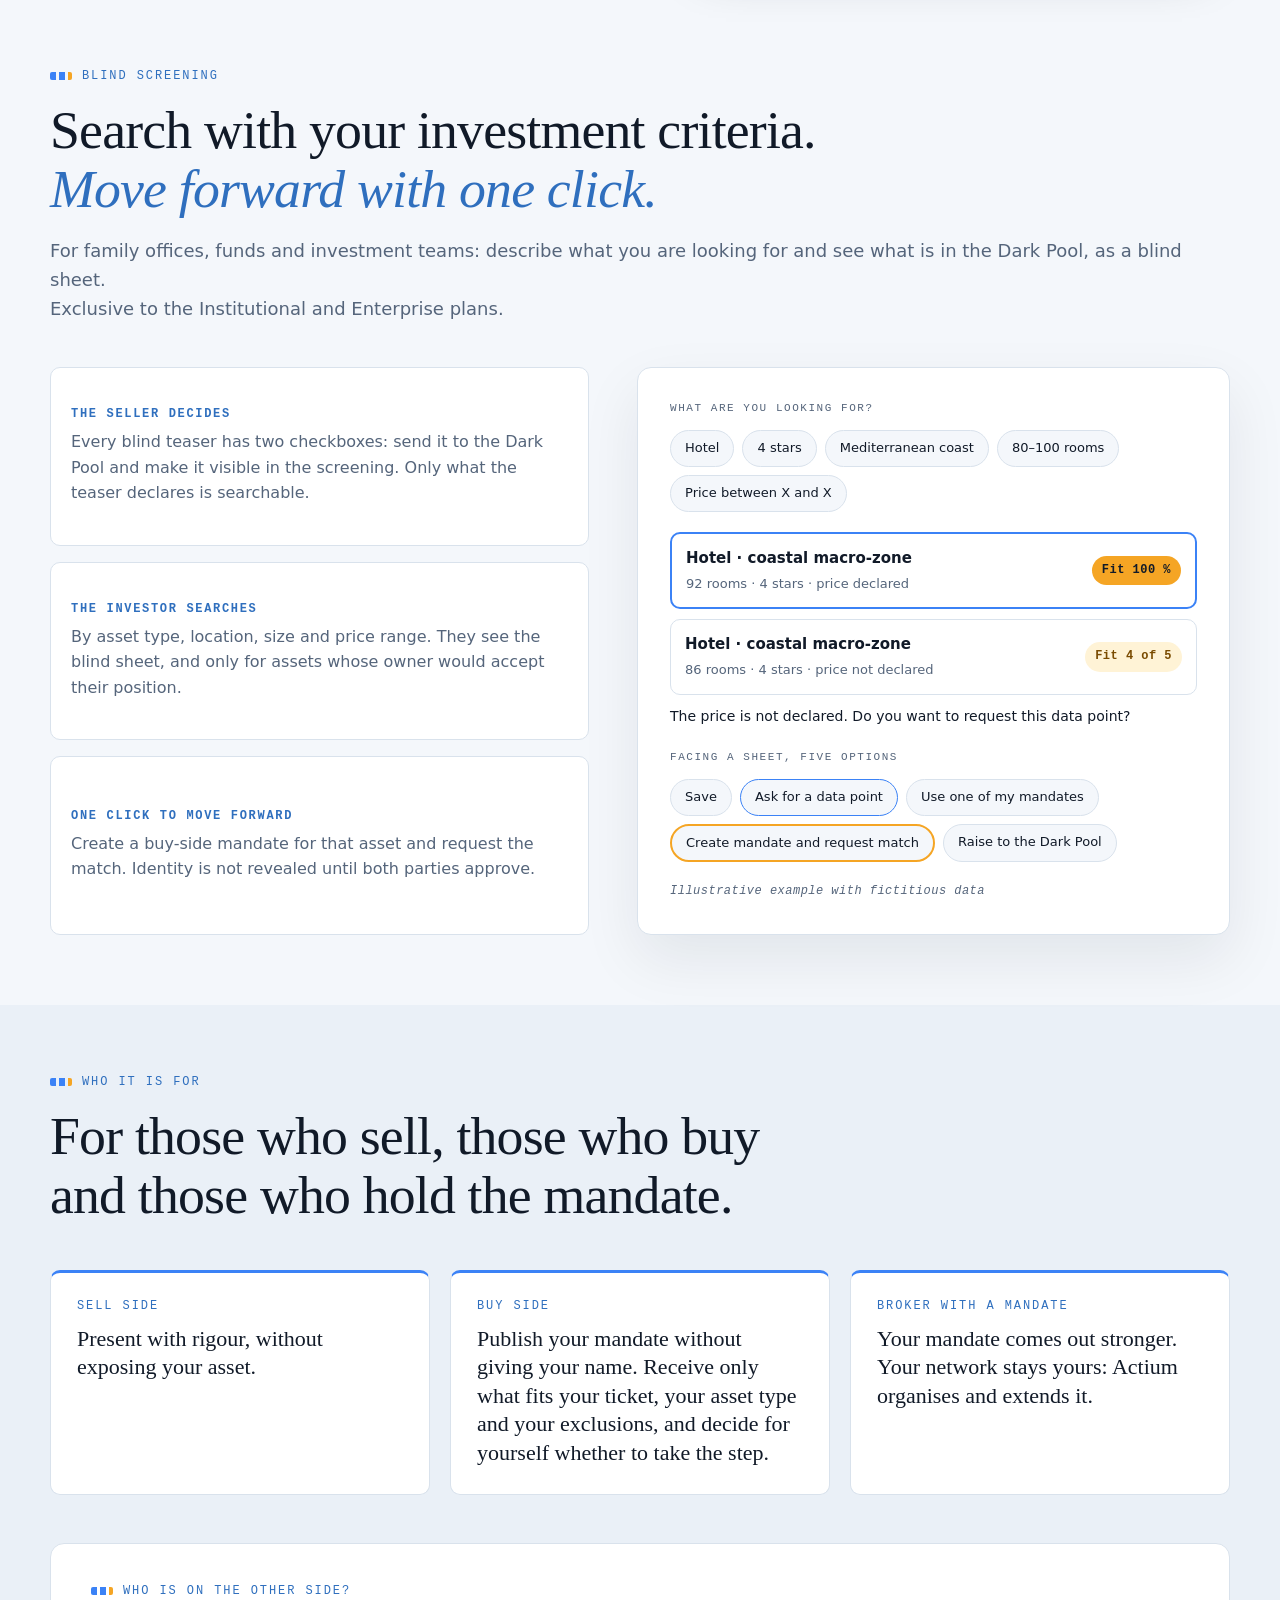
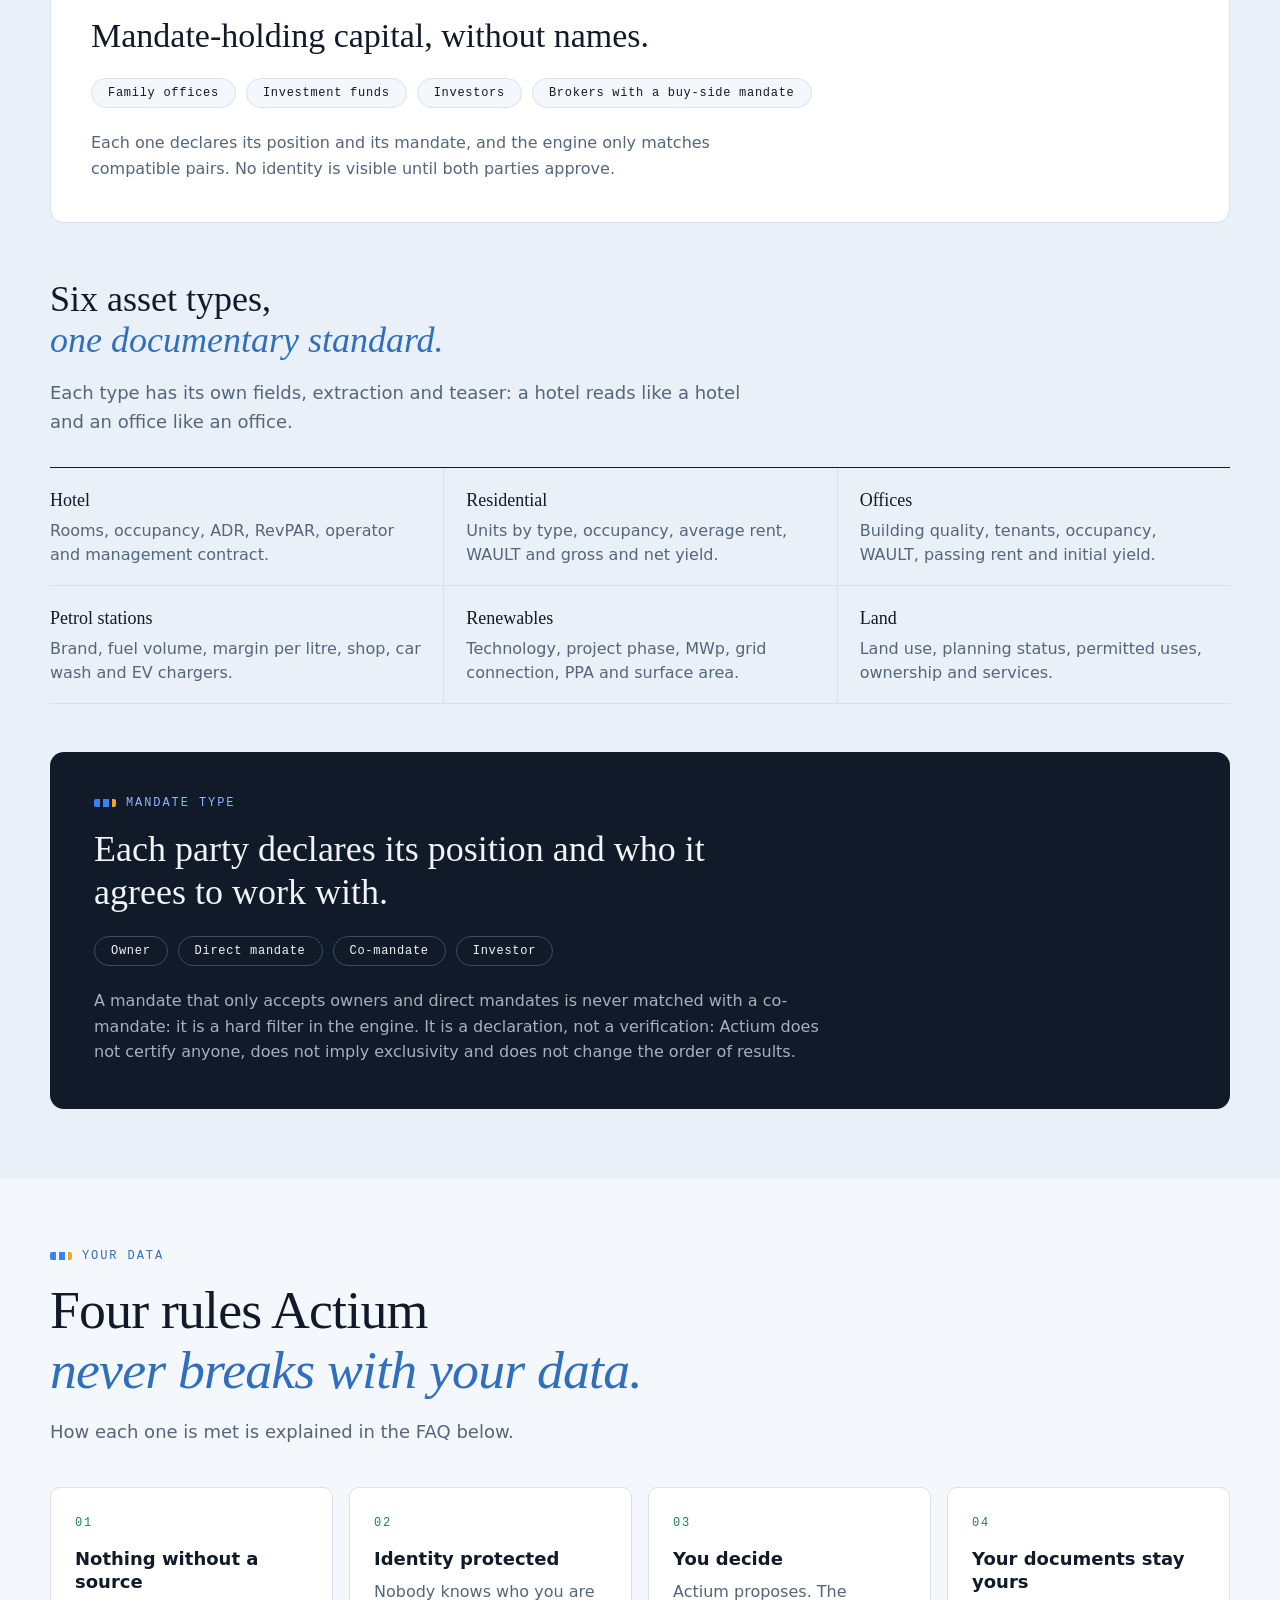
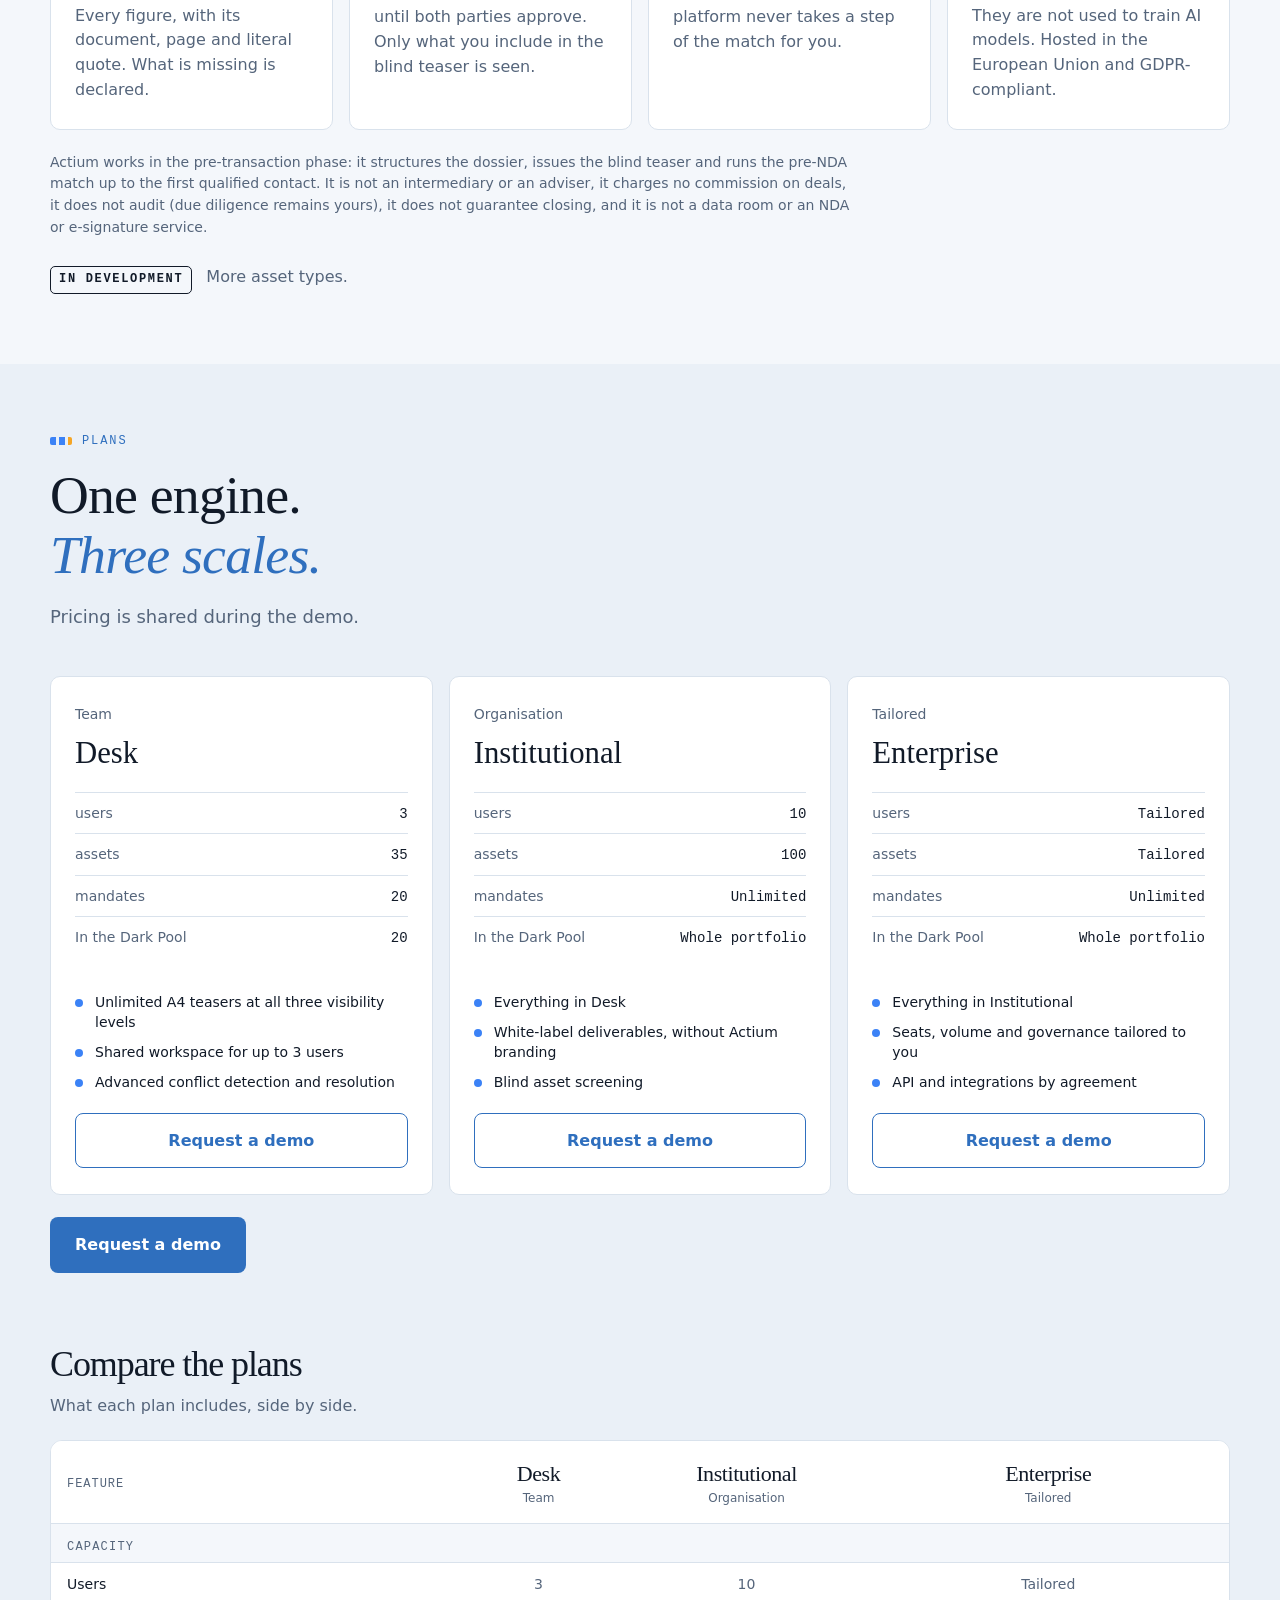
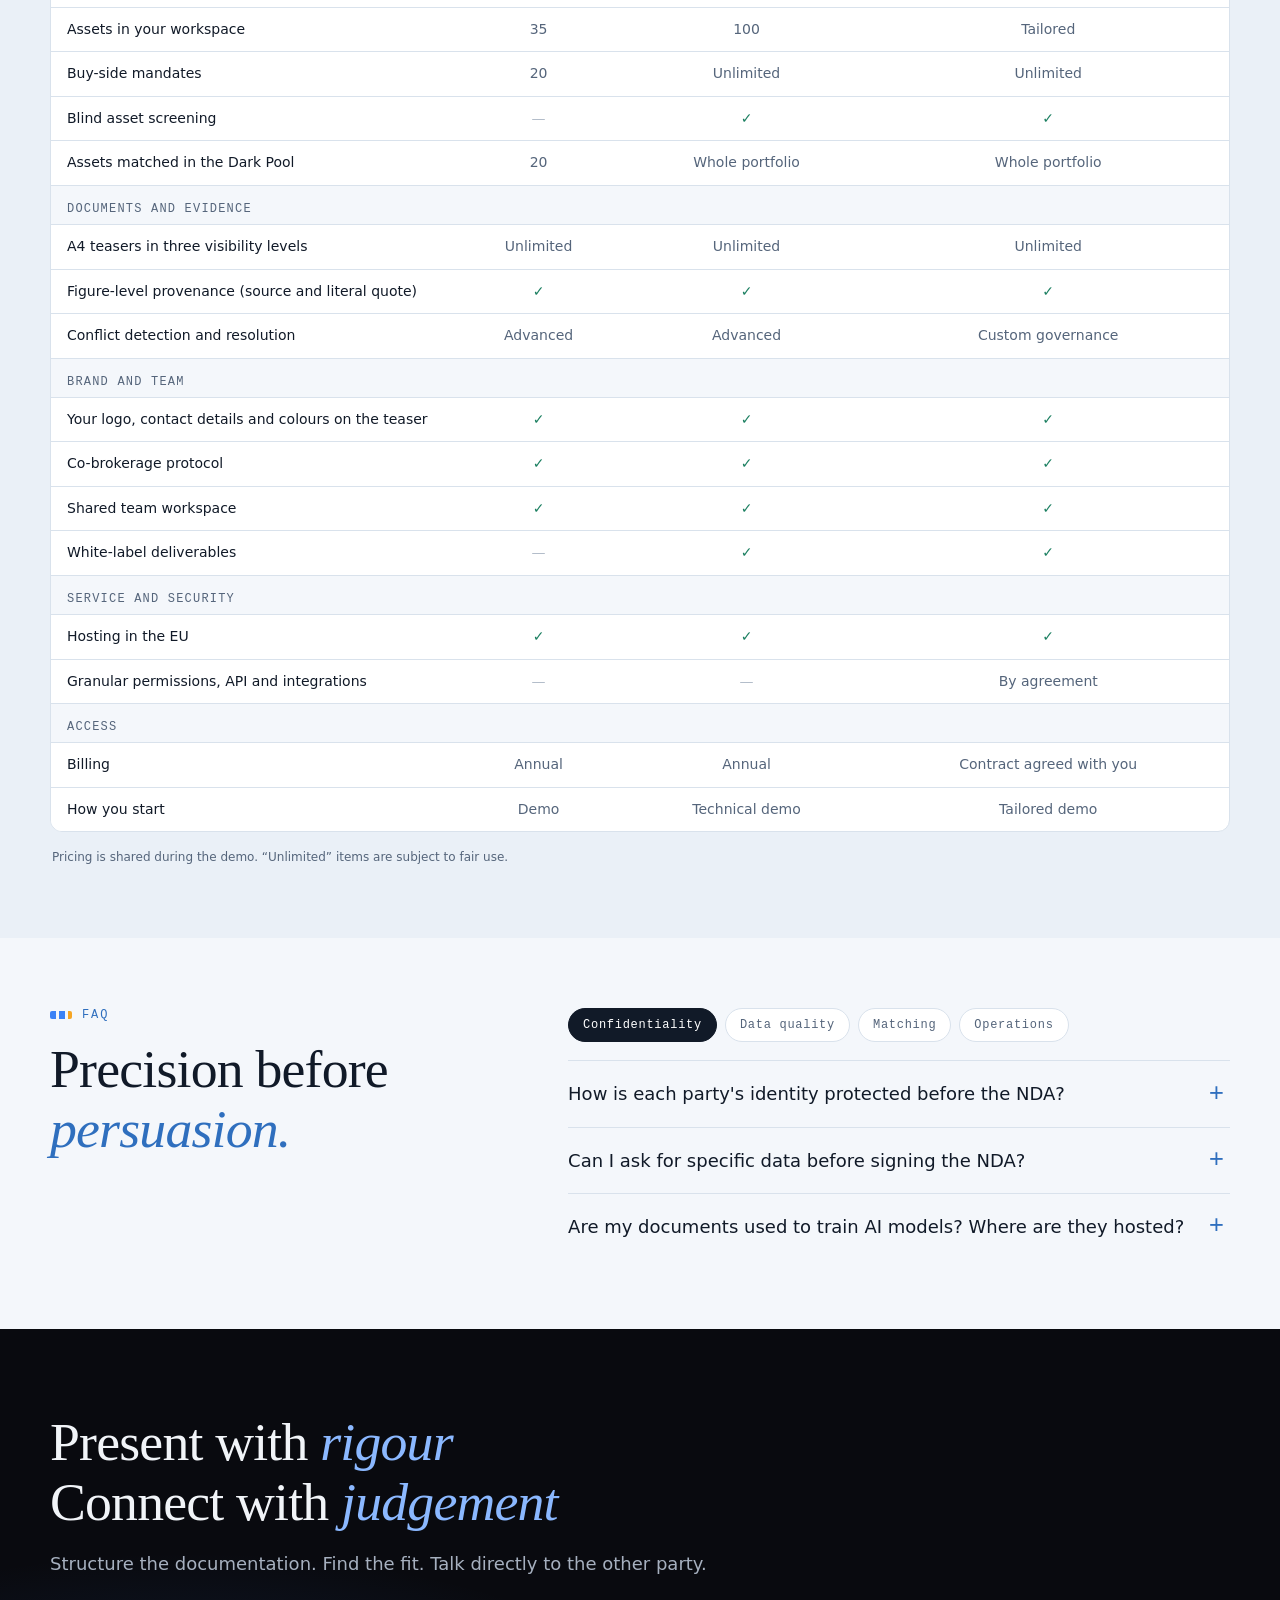
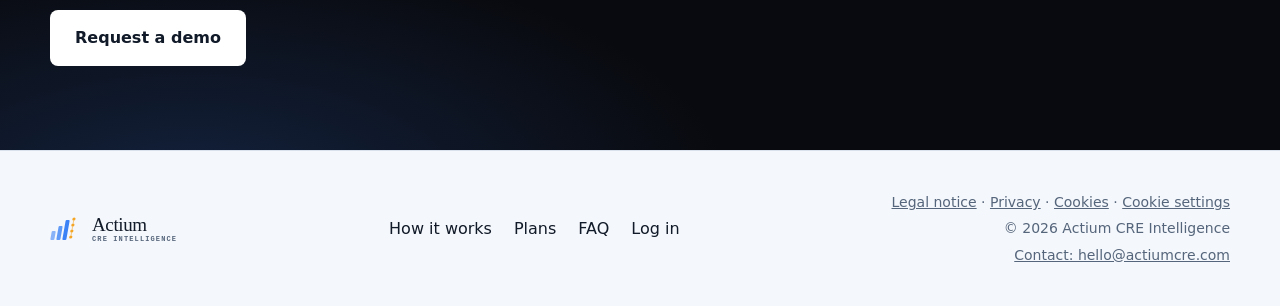
==== commit f780a704: "Quitar la fila Soporte de la comparativa de planes Se retira de forma reversible: las claves cmp.t21" ====
--- a/index.html
+++ b/index.html
@@ -325,7 +325,7 @@
           </div>
           <p class="plans-note mono" data-i18n="plans.note">Los elementos «ilimitados» están sujetos a uso razonable.</p>
           <p class="plans-cta"><a class="button button-primary" data-demo href="https://cal.com/actiumcre/30min" target="_blank" rel="noopener" data-i18n="hero.cta">Solicita demo</a></p>
-          <div class="plan-compare" id="plan-compare"><div class="plan-compare-head"><h3 data-i18n="cmp.title">Compara los planes</h3><p data-i18n="cmp.sub">Qué incluye cada plan, lado a lado.</p></div><div class="cmp-scroll" role="region" data-i18n-aria="cmp.aria" aria-label="Comparativa de los planes Desk, Institutional y Enterprise" tabindex="0"><table class="cmp-table"><thead><tr><th scope="col" class="cmp-feature-col" data-i18n="cmp.feature">Concepto</th><th scope="col" class="cmp-plan"><span class="cmp-plan-name">Advisor</span><span class="cmp-plan-for" data-i18n="plans.adv.who">Individual</span></th><th scope="col" class="cmp-plan is-featured"><span class="cmp-plan-name">Desk</span><span class="cmp-plan-for" data-i18n="plans.desk.who">Equipo</span></th><th scope="col" class="cmp-plan"><span class="cmp-plan-name">Institutional</span><span class="cmp-plan-for" data-i18n="plans.inst.who">Organización</span></th><th scope="col" class="cmp-plan"><span class="cmp-plan-name">Enterprise</span><span class="cmp-plan-for" data-i18n="plans.ent.who">A medida</span></th></tr></thead><tbody><tr class="cmp-group"><th scope="colgroup" colspan="5" data-i18n="cmp.t1">Capacidad</th></tr><tr><th scope="row" data-i18n="cmp.t2">Usuarios</th><td class="">1</td><td class="is-featured">3</td><td class="">10</td><td class="" data-i18n="plans.tailored">A medida</td></tr><tr><th scope="row" data-i18n="cmp.t3">Activos en tu espacio</th><td class="">10</td><td class="is-featured">35</td><td class="">100</td><td class="" data-i18n="plans.tailored">A medida</td></tr><tr><th scope="row" data-i18n="cmp.t4">Mandatos de compra</th><td class="">5</td><td class="is-featured">20</td><td class="" data-i18n="plans.unl">Ilimitados</td><td class="" data-i18n="plans.unl">Ilimitados</td></tr><tr><th scope="row" data-i18n="cmp.t36">Screening ciego de activos</th><td class=""><span class="cmp-no" aria-hidden="true">—</span><span class="vh" data-i18n="cmp.no">No incluido</span></td><td class="is-featured"><span class="cmp-no" aria-hidden="true">—</span><span class="vh" data-i18n="cmp.no">No incluido</span></td><td class=""><span class="cmp-yes" aria-hidden="true">✓</span><span class="vh" data-i18n="cmp.yes">Incluido</span></td><td class=""><span class="cmp-yes" aria-hidden="true">✓</span><span class="vh" data-i18n="cmp.yes">Incluido</span></td></tr><tr><th scope="row" data-i18n="cmp.t5">Activos cruzados en el Dark Pool</th><td class="">5</td><td class="is-featured">20</td><td class="" data-i18n="plans.all">Toda la cartera</td><td class="" data-i18n="plans.all">Toda la cartera</td></tr><tr class="cmp-group"><th scope="colgroup" colspan="5" data-i18n="cmp.t6">Documentos y evidencia</th></tr><tr><th scope="row" data-i18n="cmp.t7">Teasers A4 en tres niveles de visibilidad</th><td class="" data-i18n="cmp.t8">Ilimitados</td><td class="is-featured" data-i18n="cmp.t8">Ilimitados</td><td class="" data-i18n="cmp.t8">Ilimitados</td><td class="" data-i18n="cmp.t8">Ilimitados</td></tr><tr><th scope="row" data-i18n="cmp.t9">Trazabilidad dato a dato (fuente y cita literal)</th><td class=""><span class="cmp-yes" aria-hidden="true">✓</span><span class="vh" data-i18n="cmp.yes">Incluido</span></td><td class="is-featured"><span class="cmp-yes" aria-hidden="true">✓</span><span class="vh" data-i18n="cmp.yes">Incluido</span></td><td class=""><span class="cmp-yes" aria-hidden="true">✓</span><span class="vh" data-i18n="cmp.yes">Incluido</span></td><td class=""><span class="cmp-yes" aria-hidden="true">✓</span><span class="vh" data-i18n="cmp.yes">Incluido</span></td></tr><tr><th scope="row" data-i18n="cmp.t10">Detección y resolución de conflictos</th><td class="" data-i18n="cmp.t11">Básica</td><td class="is-featured" data-i18n="cmp.t12">Avanzada</td><td class="" data-i18n="cmp.t12">Avanzada</td><td class="" data-i18n="cmp.t13">Gobernanza a medida</td></tr><tr class="cmp-group"><th scope="colgroup" colspan="5" data-i18n="cmp.t14">Marca y equipo</th></tr><tr><th scope="row" data-i18n="cmp.t15">Tu logotipo, contacto y colores en el teaser</th><td class=""><span class="cmp-yes" aria-hidden="true">✓</span><span class="vh" data-i18n="cmp.yes">Incluido</span></td><td class="is-featured"><span class="cmp-yes" aria-hidden="true">✓</span><span class="vh" data-i18n="cmp.yes">Incluido</span></td><td class=""><span class="cmp-yes" aria-hidden="true">✓</span><span class="vh" data-i18n="cmp.yes">Incluido</span></td><td class=""><span class="cmp-yes" aria-hidden="true">✓</span><span class="vh" data-i18n="cmp.yes">Incluido</span></td></tr><tr><th scope="row" data-i18n="cmp.t16">Protocolo de co-brokerage</th><td class=""><span class="cmp-yes" aria-hidden="true">✓</span><span class="vh" data-i18n="cmp.yes">Incluido</span></td><td class="is-featured"><span class="cmp-yes" aria-hidden="true">✓</span><span class="vh" data-i18n="cmp.yes">Incluido</span></td><td class=""><span class="cmp-yes" aria-hidden="true">✓</span><span class="vh" data-i18n="cmp.yes">Incluido</span></td><td class=""><span class="cmp-yes" aria-hidden="true">✓</span><span class="vh" data-i18n="cmp.yes">Incluido</span></td></tr><tr><th scope="row" data-i18n="cmp.t17">Espacio compartido de equipo</th><td class=""><span class="cmp-no" aria-hidden="true">—</span><span class="vh" data-i18n="cmp.no">No incluido</span></td><td class="is-featured"><span class="cmp-yes" aria-hidden="true">✓</span><span class="vh" data-i18n="cmp.yes">Incluido</span></td><td class=""><span class="cmp-yes" aria-hidden="true">✓</span><span class="vh" data-i18n="cmp.yes">Incluido</span></td><td class=""><span class="cmp-yes" aria-hidden="true">✓</span><span class="vh" data-i18n="cmp.yes">Incluido</span></td></tr><tr><th scope="row" data-i18n="cmp.t18">Entregables white-label</th><td class=""><span class="cmp-no" aria-hidden="true">—</span><span class="vh" data-i18n="cmp.no">No incluido</span></td><td class="is-featured"><span class="cmp-no" aria-hidden="true">—</span><span class="vh" data-i18n="cmp.no">No incluido</span></td><td class=""><span class="cmp-yes" aria-hidden="true">✓</span><span class="vh" data-i18n="cmp.yes">Incluido</span></td><td class=""><span class="cmp-yes" aria-hidden="true">✓</span><span class="vh" data-i18n="cmp.yes">Incluido</span></td></tr><tr class="cmp-group"><th scope="colgroup" colspan="5" data-i18n="cmp.t19">Servicio y seguridad</th></tr><tr><th scope="row" data-i18n="cmp.t20">Alojamiento en la UE</th><td class=""><span class="cmp-yes" aria-hidden="true">✓</span><span class="vh" data-i18n="cmp.yes">Incluido</span></td><td class="is-featured"><span class="cmp-yes" aria-hidden="true">✓</span><span class="vh" data-i18n="cmp.yes">Incluido</span></td><td class=""><span class="cmp-yes" aria-hidden="true">✓</span><span class="vh" data-i18n="cmp.yes">Incluido</span></td><td class=""><span class="cmp-yes" aria-hidden="true">✓</span><span class="vh" data-i18n="cmp.yes">Incluido</span></td></tr><tr><th scope="row" data-i18n="cmp.t21">Soporte</th><td class="" data-i18n="cmp.t22">Estándar</td><td class="is-featured" data-i18n="cmp.t22">Estándar</td><td class="" data-i18n="cmp.t22">Estándar</td><td class="" data-i18n="cmp.t24">Acordado en contrato</td></tr><tr><th scope="row" data-i18n="cmp.t25">Permisos granulares, API e integraciones</th><td class=""><span class="cmp-no" aria-hidden="true">—</span><span class="vh" data-i18n="cmp.no">No incluido</span></td><td class="is-featured"><span class="cmp-no" aria-hidden="true">—</span><span class="vh" data-i18n="cmp.no">No incluido</span></td><td class=""><span class="cmp-no" aria-hidden="true">—</span><span class="vh" data-i18n="cmp.no">No incluido</span></td><td class="" data-i18n="cmp.t26">A convenir</td></tr><tr class="cmp-group"><th scope="colgroup" colspan="5" data-i18n="cmp.t27">Acceso</th></tr><tr><th scope="row" data-i18n="cmp.t28">Facturación</th><td class="" data-i18n="cmp.t29">Mensual o anual</td><td class="is-featured" data-i18n="cmp.t30">Anual</td><td class="" data-i18n="cmp.t30">Anual</td><td class="" data-i18n="cmp.t31">Contrato acordado</td></tr><tr><th scope="row" data-i18n="cmp.t32">Cómo empiezas</th><td class="" data-i18n="cmp.t33">Demo</td><td class="is-featured" data-i18n="cmp.t33">Demo</td><td class="" data-i18n="cmp.t34">Demo técnica</td><td class="" data-i18n="cmp.t35">Demo a medida</td></tr></tbody></table></div><p class="cmp-note" data-i18n="cmp.note">El precio se comparte en la demo. Los elementos «ilimitados» están sujetos a uso razonable.</p></div>
+          <div class="plan-compare" id="plan-compare"><div class="plan-compare-head"><h3 data-i18n="cmp.title">Compara los planes</h3><p data-i18n="cmp.sub">Qué incluye cada plan, lado a lado.</p></div><div class="cmp-scroll" role="region" data-i18n-aria="cmp.aria" aria-label="Comparativa de los planes Desk, Institutional y Enterprise" tabindex="0"><table class="cmp-table"><thead><tr><th scope="col" class="cmp-feature-col" data-i18n="cmp.feature">Concepto</th><th scope="col" class="cmp-plan"><span class="cmp-plan-name">Advisor</span><span class="cmp-plan-for" data-i18n="plans.adv.who">Individual</span></th><th scope="col" class="cmp-plan is-featured"><span class="cmp-plan-name">Desk</span><span class="cmp-plan-for" data-i18n="plans.desk.who">Equipo</span></th><th scope="col" class="cmp-plan"><span class="cmp-plan-name">Institutional</span><span class="cmp-plan-for" data-i18n="plans.inst.who">Organización</span></th><th scope="col" class="cmp-plan"><span class="cmp-plan-name">Enterprise</span><span class="cmp-plan-for" data-i18n="plans.ent.who">A medida</span></th></tr></thead><tbody><tr class="cmp-group"><th scope="colgroup" colspan="5" data-i18n="cmp.t1">Capacidad</th></tr><tr><th scope="row" data-i18n="cmp.t2">Usuarios</th><td class="">1</td><td class="is-featured">3</td><td class="">10</td><td class="" data-i18n="plans.tailored">A medida</td></tr><tr><th scope="row" data-i18n="cmp.t3">Activos en tu espacio</th><td class="">10</td><td class="is-featured">35</td><td class="">100</td><td class="" data-i18n="plans.tailored">A medida</td></tr><tr><th scope="row" data-i18n="cmp.t4">Mandatos de compra</th><td class="">5</td><td class="is-featured">20</td><td class="" data-i18n="plans.unl">Ilimitados</td><td class="" data-i18n="plans.unl">Ilimitados</td></tr><tr><th scope="row" data-i18n="cmp.t36">Screening ciego de activos</th><td class=""><span class="cmp-no" aria-hidden="true">—</span><span class="vh" data-i18n="cmp.no">No incluido</span></td><td class="is-featured"><span class="cmp-no" aria-hidden="true">—</span><span class="vh" data-i18n="cmp.no">No incluido</span></td><td class=""><span class="cmp-yes" aria-hidden="true">✓</span><span class="vh" data-i18n="cmp.yes">Incluido</span></td><td class=""><span class="cmp-yes" aria-hidden="true">✓</span><span class="vh" data-i18n="cmp.yes">Incluido</span></td></tr><tr><th scope="row" data-i18n="cmp.t5">Activos cruzados en el Dark Pool</th><td class="">5</td><td class="is-featured">20</td><td class="" data-i18n="plans.all">Toda la cartera</td><td class="" data-i18n="plans.all">Toda la cartera</td></tr><tr class="cmp-group"><th scope="colgroup" colspan="5" data-i18n="cmp.t6">Documentos y evidencia</th></tr><tr><th scope="row" data-i18n="cmp.t7">Teasers A4 en tres niveles de visibilidad</th><td class="" data-i18n="cmp.t8">Ilimitados</td><td class="is-featured" data-i18n="cmp.t8">Ilimitados</td><td class="" data-i18n="cmp.t8">Ilimitados</td><td class="" data-i18n="cmp.t8">Ilimitados</td></tr><tr><th scope="row" data-i18n="cmp.t9">Trazabilidad dato a dato (fuente y cita literal)</th><td class=""><span class="cmp-yes" aria-hidden="true">✓</span><span class="vh" data-i18n="cmp.yes">Incluido</span></td><td class="is-featured"><span class="cmp-yes" aria-hidden="true">✓</span><span class="vh" data-i18n="cmp.yes">Incluido</span></td><td class=""><span class="cmp-yes" aria-hidden="true">✓</span><span class="vh" data-i18n="cmp.yes">Incluido</span></td><td class=""><span class="cmp-yes" aria-hidden="true">✓</span><span class="vh" data-i18n="cmp.yes">Incluido</span></td></tr><tr><th scope="row" data-i18n="cmp.t10">Detección y resolución de conflictos</th><td class="" data-i18n="cmp.t11">Básica</td><td class="is-featured" data-i18n="cmp.t12">Avanzada</td><td class="" data-i18n="cmp.t12">Avanzada</td><td class="" data-i18n="cmp.t13">Gobernanza a medida</td></tr><tr class="cmp-group"><th scope="colgroup" colspan="5" data-i18n="cmp.t14">Marca y equipo</th></tr><tr><th scope="row" data-i18n="cmp.t15">Tu logotipo, contacto y colores en el teaser</th><td class=""><span class="cmp-yes" aria-hidden="true">✓</span><span class="vh" data-i18n="cmp.yes">Incluido</span></td><td class="is-featured"><span class="cmp-yes" aria-hidden="true">✓</span><span class="vh" data-i18n="cmp.yes">Incluido</span></td><td class=""><span class="cmp-yes" aria-hidden="true">✓</span><span class="vh" data-i18n="cmp.yes">Incluido</span></td><td class=""><span class="cmp-yes" aria-hidden="true">✓</span><span class="vh" data-i18n="cmp.yes">Incluido</span></td></tr><tr><th scope="row" data-i18n="cmp.t16">Protocolo de co-brokerage</th><td class=""><span class="cmp-yes" aria-hidden="true">✓</span><span class="vh" data-i18n="cmp.yes">Incluido</span></td><td class="is-featured"><span class="cmp-yes" aria-hidden="true">✓</span><span class="vh" data-i18n="cmp.yes">Incluido</span></td><td class=""><span class="cmp-yes" aria-hidden="true">✓</span><span class="vh" data-i18n="cmp.yes">Incluido</span></td><td class=""><span class="cmp-yes" aria-hidden="true">✓</span><span class="vh" data-i18n="cmp.yes">Incluido</span></td></tr><tr><th scope="row" data-i18n="cmp.t17">Espacio compartido de equipo</th><td class=""><span class="cmp-no" aria-hidden="true">—</span><span class="vh" data-i18n="cmp.no">No incluido</span></td><td class="is-featured"><span class="cmp-yes" aria-hidden="true">✓</span><span class="vh" data-i18n="cmp.yes">Incluido</span></td><td class=""><span class="cmp-yes" aria-hidden="true">✓</span><span class="vh" data-i18n="cmp.yes">Incluido</span></td><td class=""><span class="cmp-yes" aria-hidden="true">✓</span><span class="vh" data-i18n="cmp.yes">Incluido</span></td></tr><tr><th scope="row" data-i18n="cmp.t18">Entregables white-label</th><td class=""><span class="cmp-no" aria-hidden="true">—</span><span class="vh" data-i18n="cmp.no">No incluido</span></td><td class="is-featured"><span class="cmp-no" aria-hidden="true">—</span><span class="vh" data-i18n="cmp.no">No incluido</span></td><td class=""><span class="cmp-yes" aria-hidden="true">✓</span><span class="vh" data-i18n="cmp.yes">Incluido</span></td><td class=""><span class="cmp-yes" aria-hidden="true">✓</span><span class="vh" data-i18n="cmp.yes">Incluido</span></td></tr><tr class="cmp-group"><th scope="colgroup" colspan="5" data-i18n="cmp.t19">Servicio y seguridad</th></tr><tr><th scope="row" data-i18n="cmp.t20">Alojamiento en la UE</th><td class=""><span class="cmp-yes" aria-hidden="true">✓</span><span class="vh" data-i18n="cmp.yes">Incluido</span></td><td class="is-featured"><span class="cmp-yes" aria-hidden="true">✓</span><span class="vh" data-i18n="cmp.yes">Incluido</span></td><td class=""><span class="cmp-yes" aria-hidden="true">✓</span><span class="vh" data-i18n="cmp.yes">Incluido</span></td><td class=""><span class="cmp-yes" aria-hidden="true">✓</span><span class="vh" data-i18n="cmp.yes">Incluido</span></td></tr><tr><th scope="row" data-i18n="cmp.t25">Permisos granulares, API e integraciones</th><td class=""><span class="cmp-no" aria-hidden="true">—</span><span class="vh" data-i18n="cmp.no">No incluido</span></td><td class="is-featured"><span class="cmp-no" aria-hidden="true">—</span><span class="vh" data-i18n="cmp.no">No incluido</span></td><td class=""><span class="cmp-no" aria-hidden="true">—</span><span class="vh" data-i18n="cmp.no">No incluido</span></td><td class="" data-i18n="cmp.t26">A convenir</td></tr><tr class="cmp-group"><th scope="colgroup" colspan="5" data-i18n="cmp.t27">Acceso</th></tr><tr><th scope="row" data-i18n="cmp.t28">Facturación</th><td class="" data-i18n="cmp.t29">Mensual o anual</td><td class="is-featured" data-i18n="cmp.t30">Anual</td><td class="" data-i18n="cmp.t30">Anual</td><td class="" data-i18n="cmp.t31">Contrato acordado</td></tr><tr><th scope="row" data-i18n="cmp.t32">Cómo empiezas</th><td class="" data-i18n="cmp.t33">Demo</td><td class="is-featured" data-i18n="cmp.t33">Demo</td><td class="" data-i18n="cmp.t34">Demo técnica</td><td class="" data-i18n="cmp.t35">Demo a medida</td></tr></tbody></table></div><p class="cmp-note" data-i18n="cmp.note">El precio se comparte en la demo. Los elementos «ilimitados» están sujetos a uso razonable.</p></div>
         </div>
       </section>
 
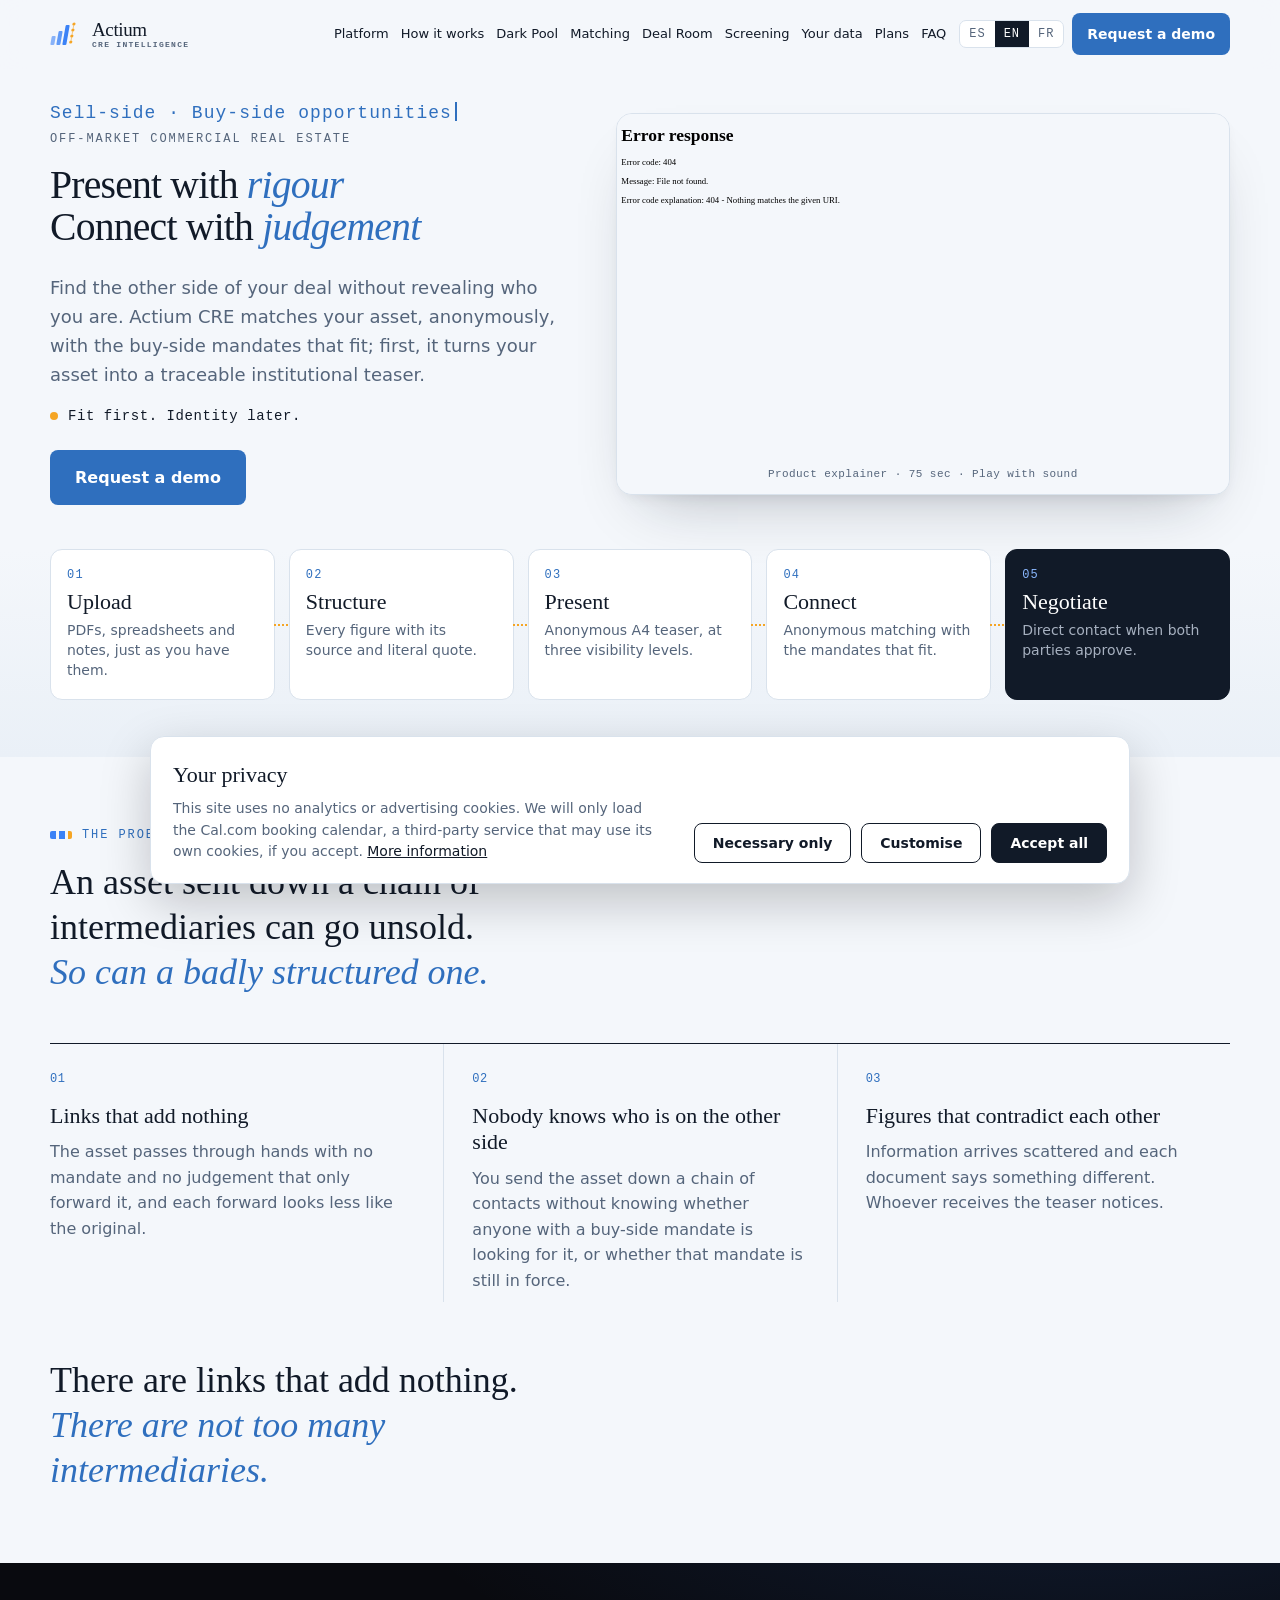
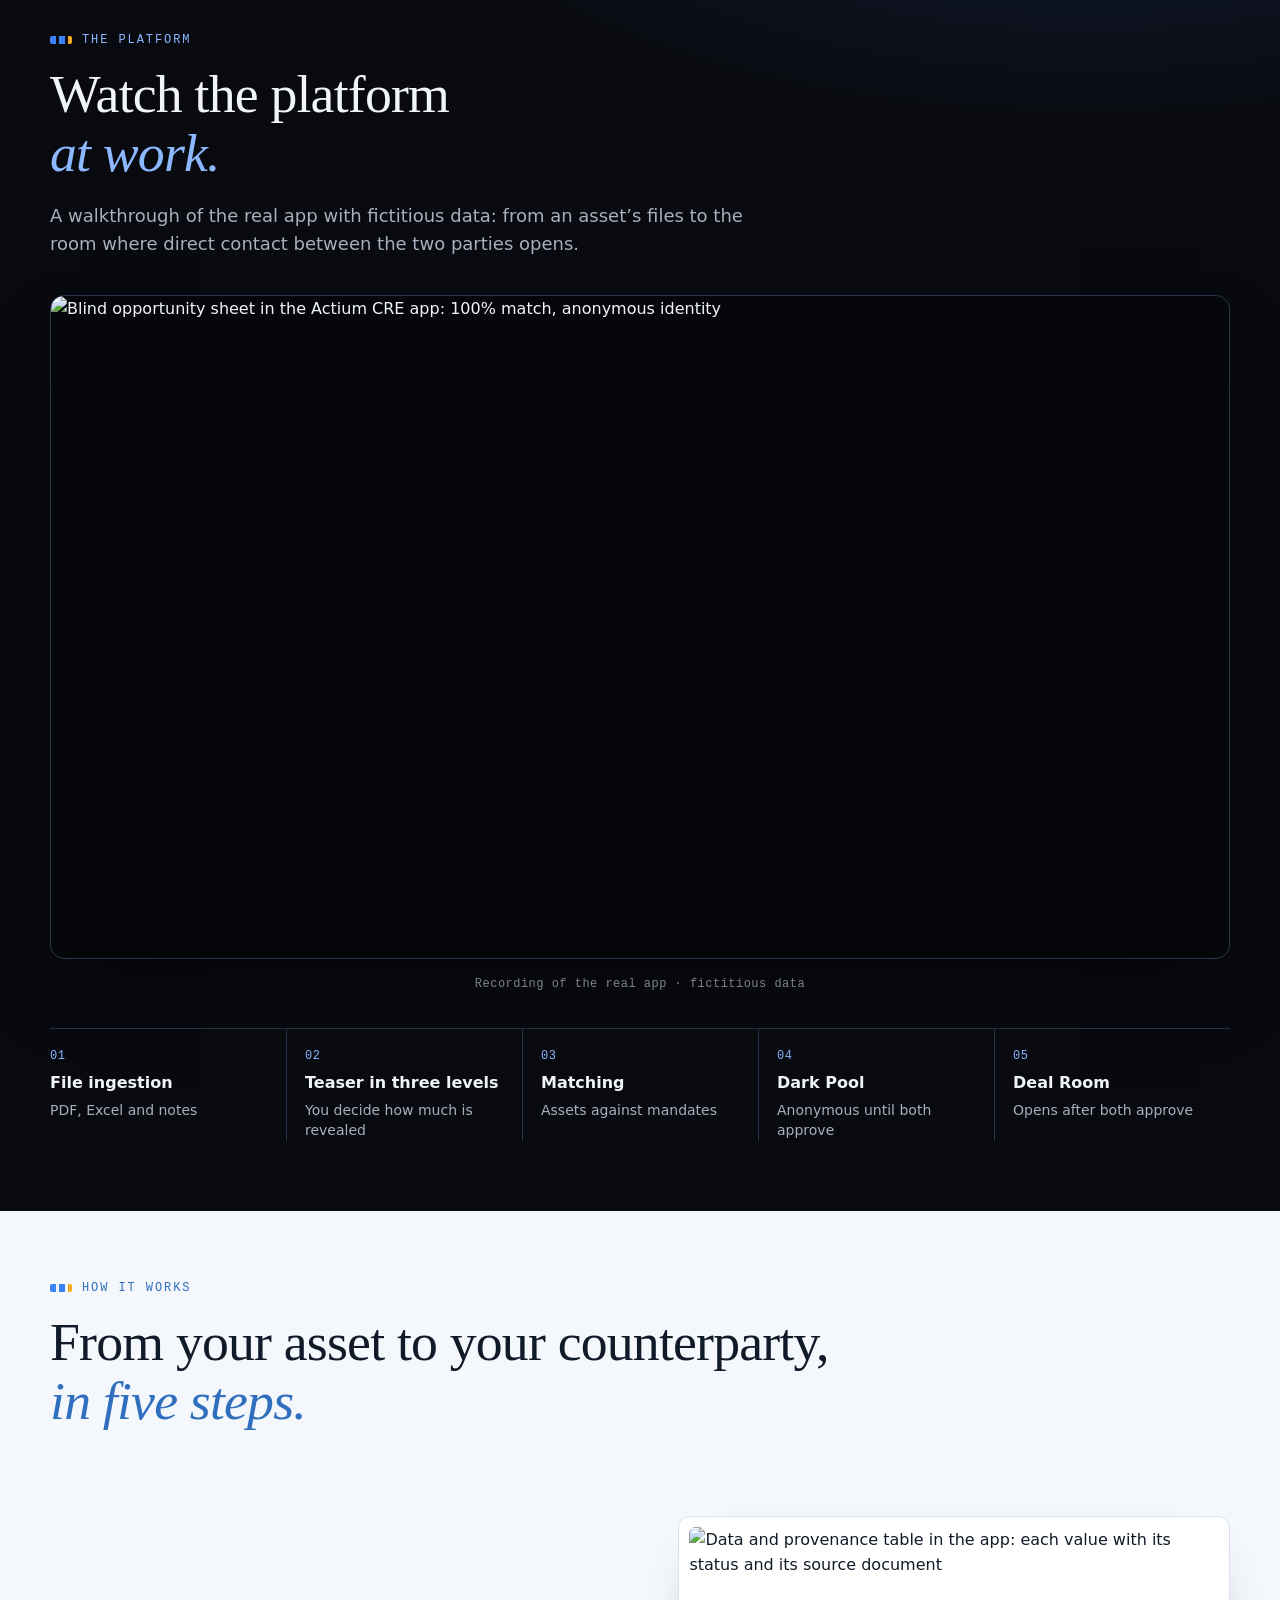
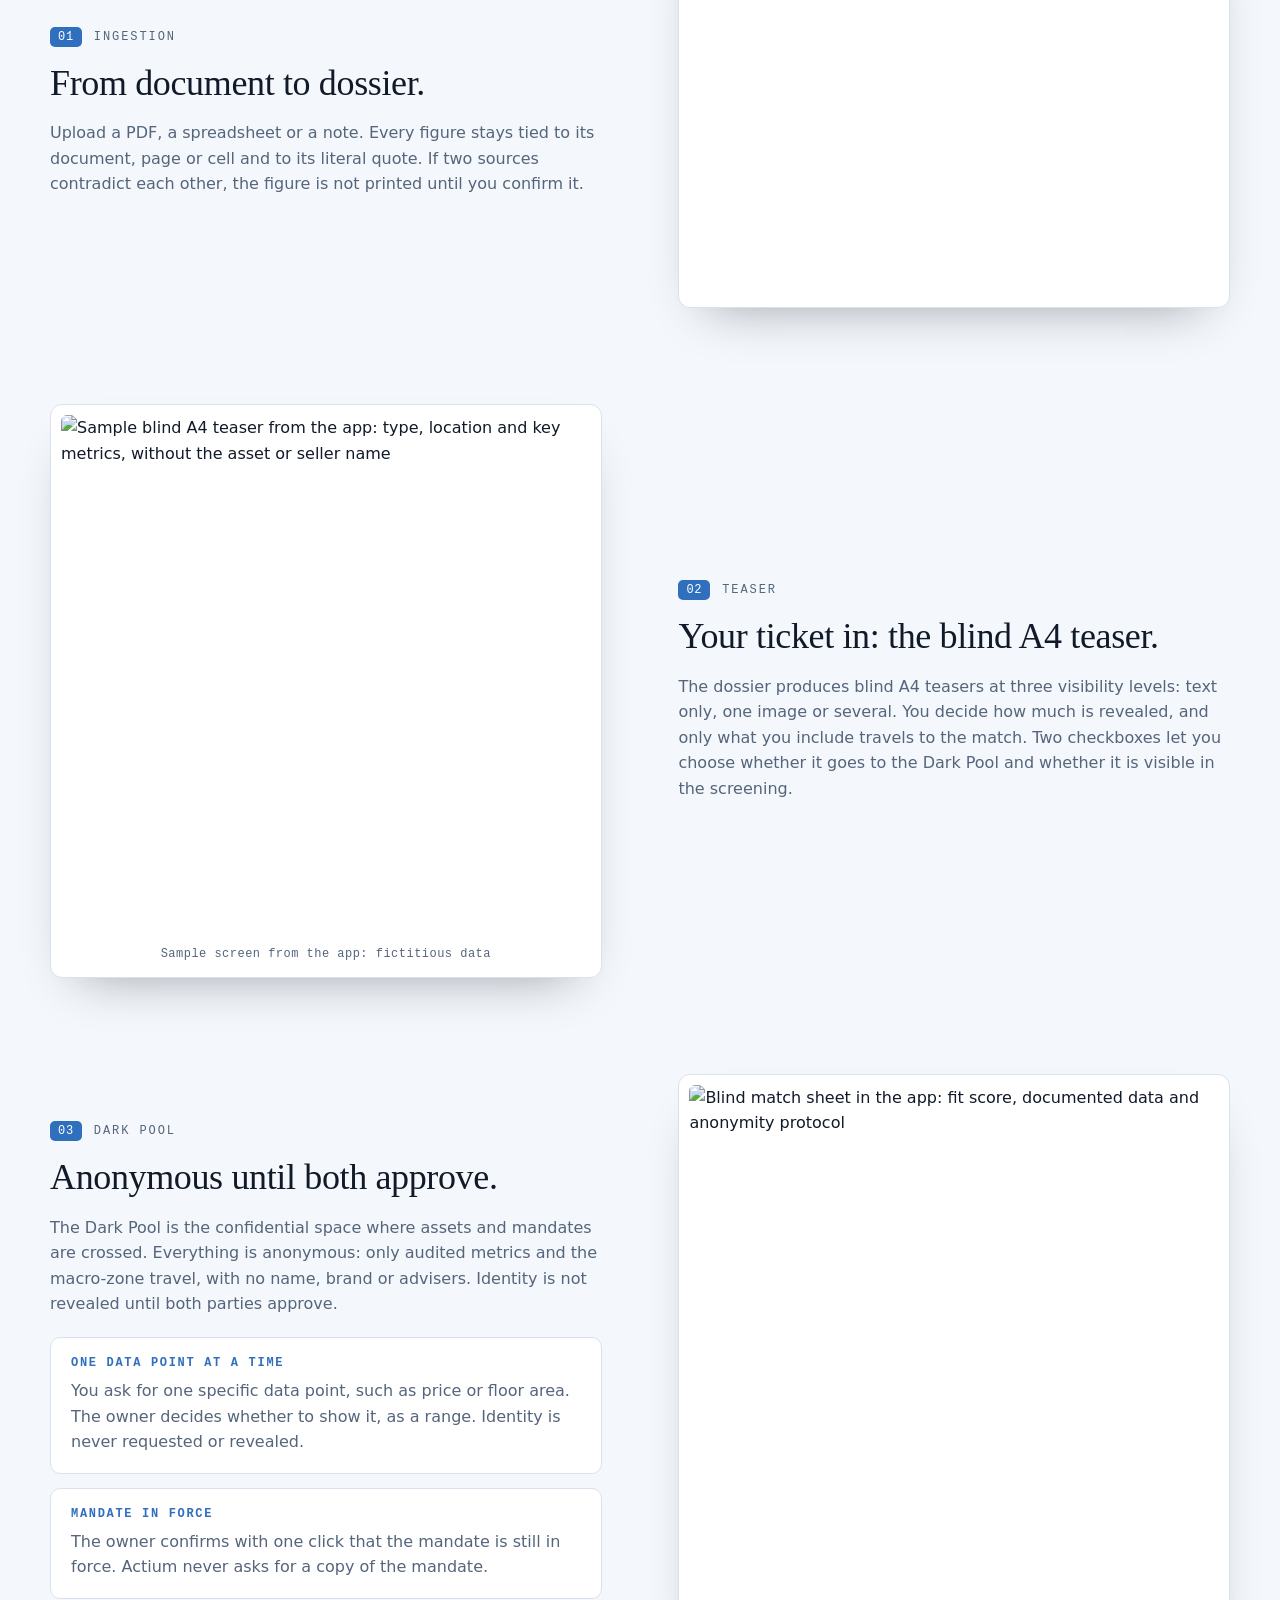
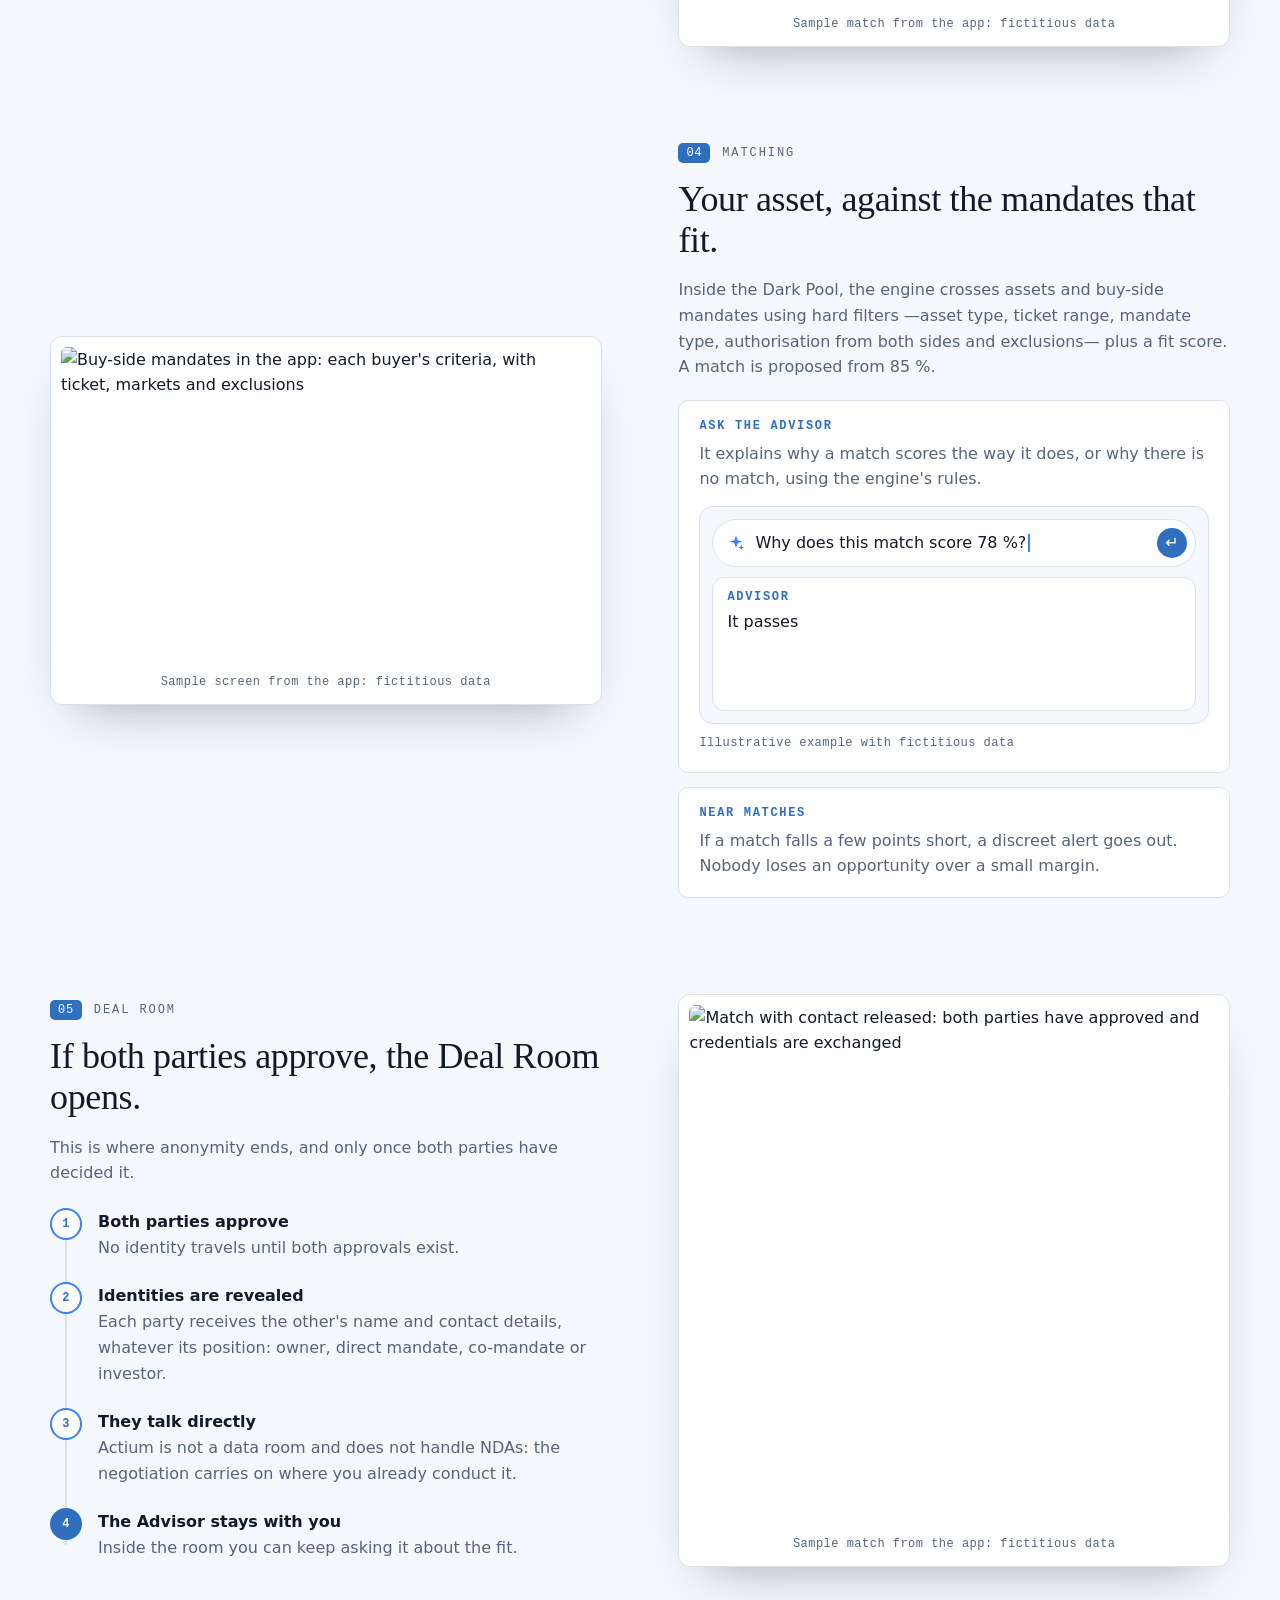
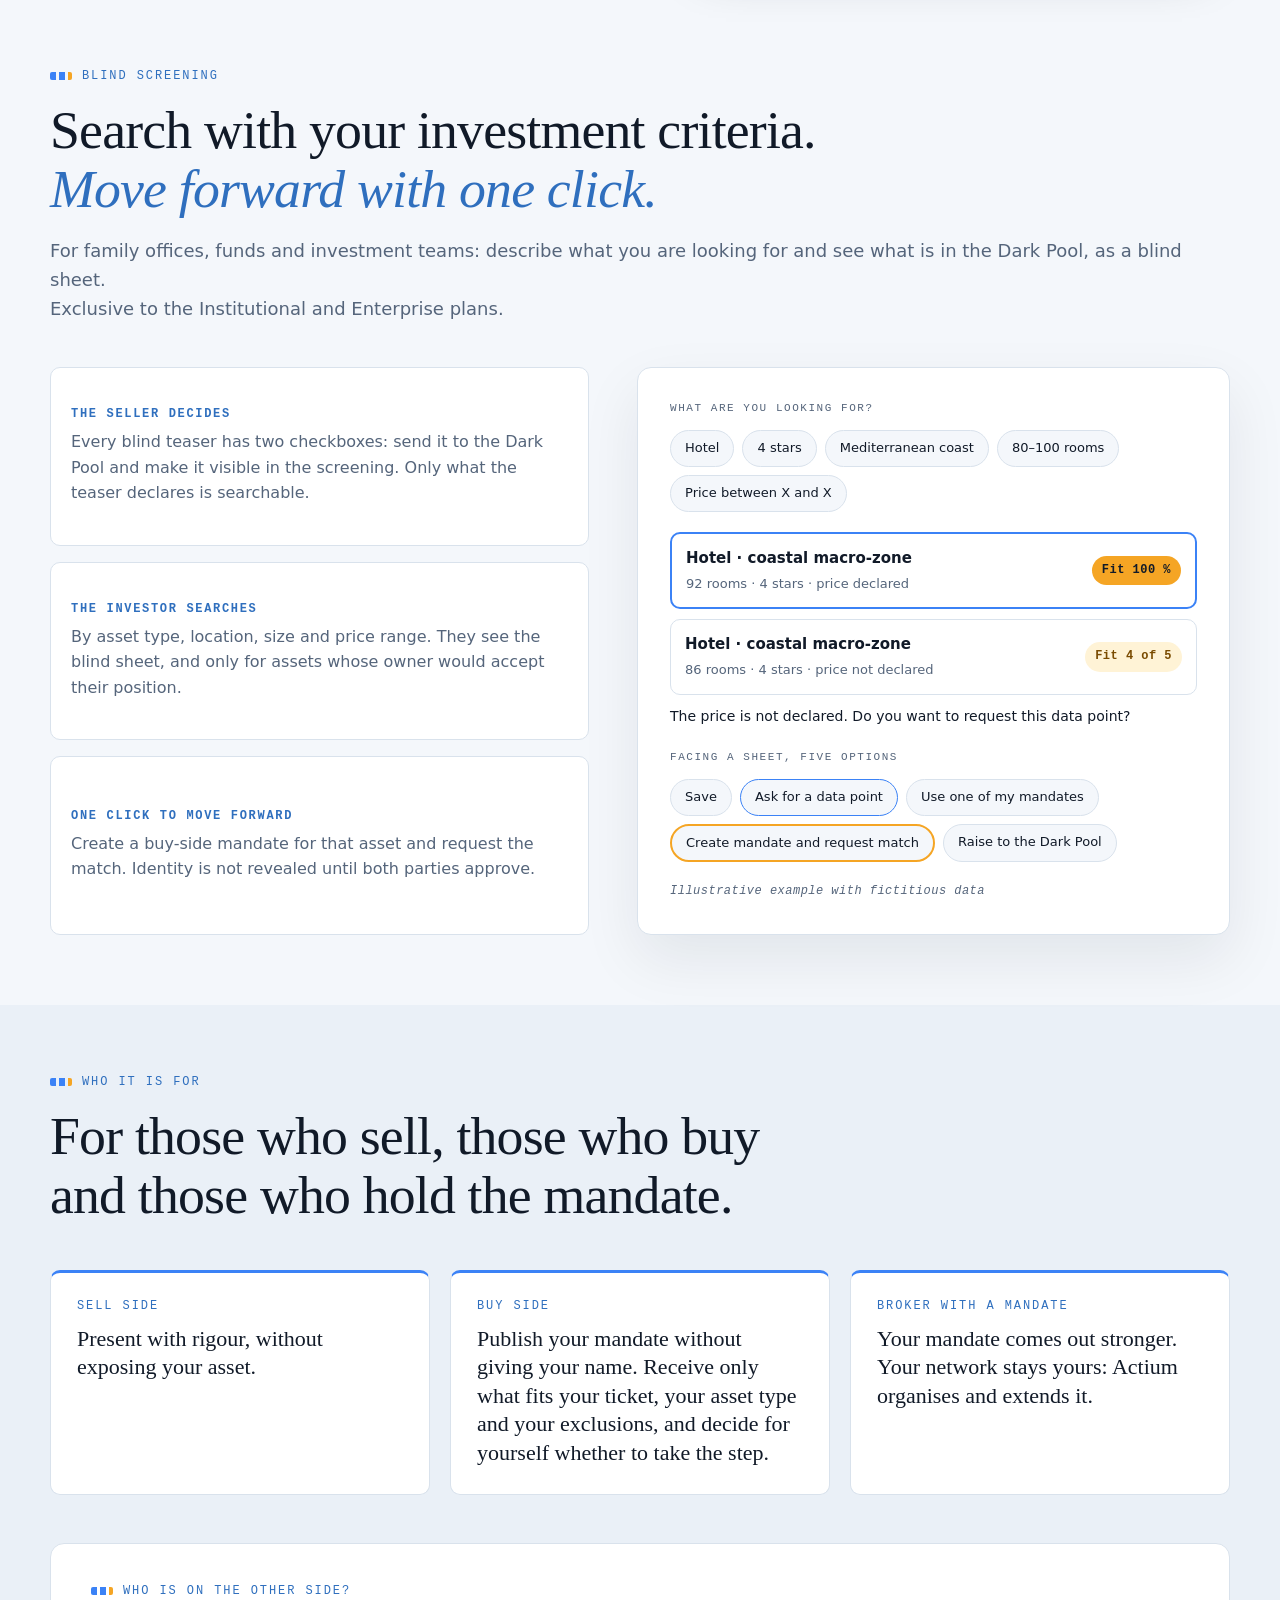
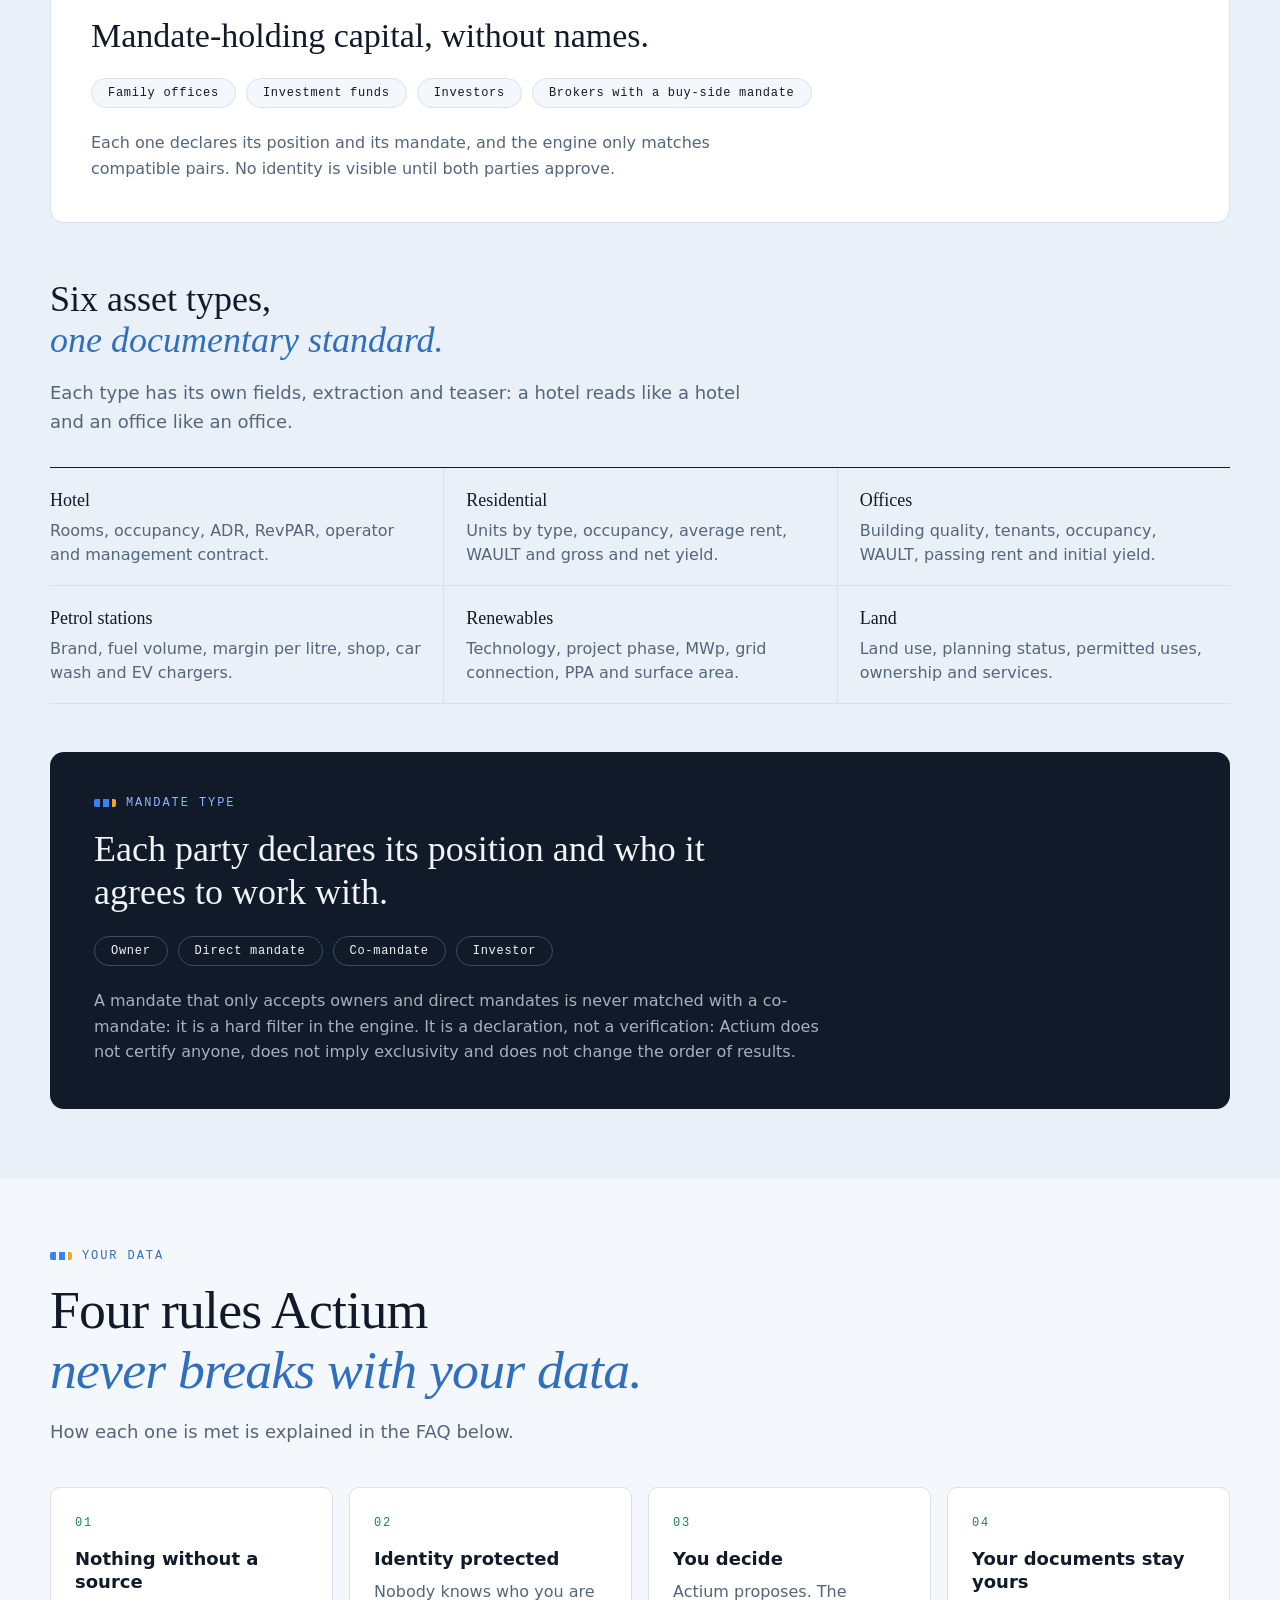
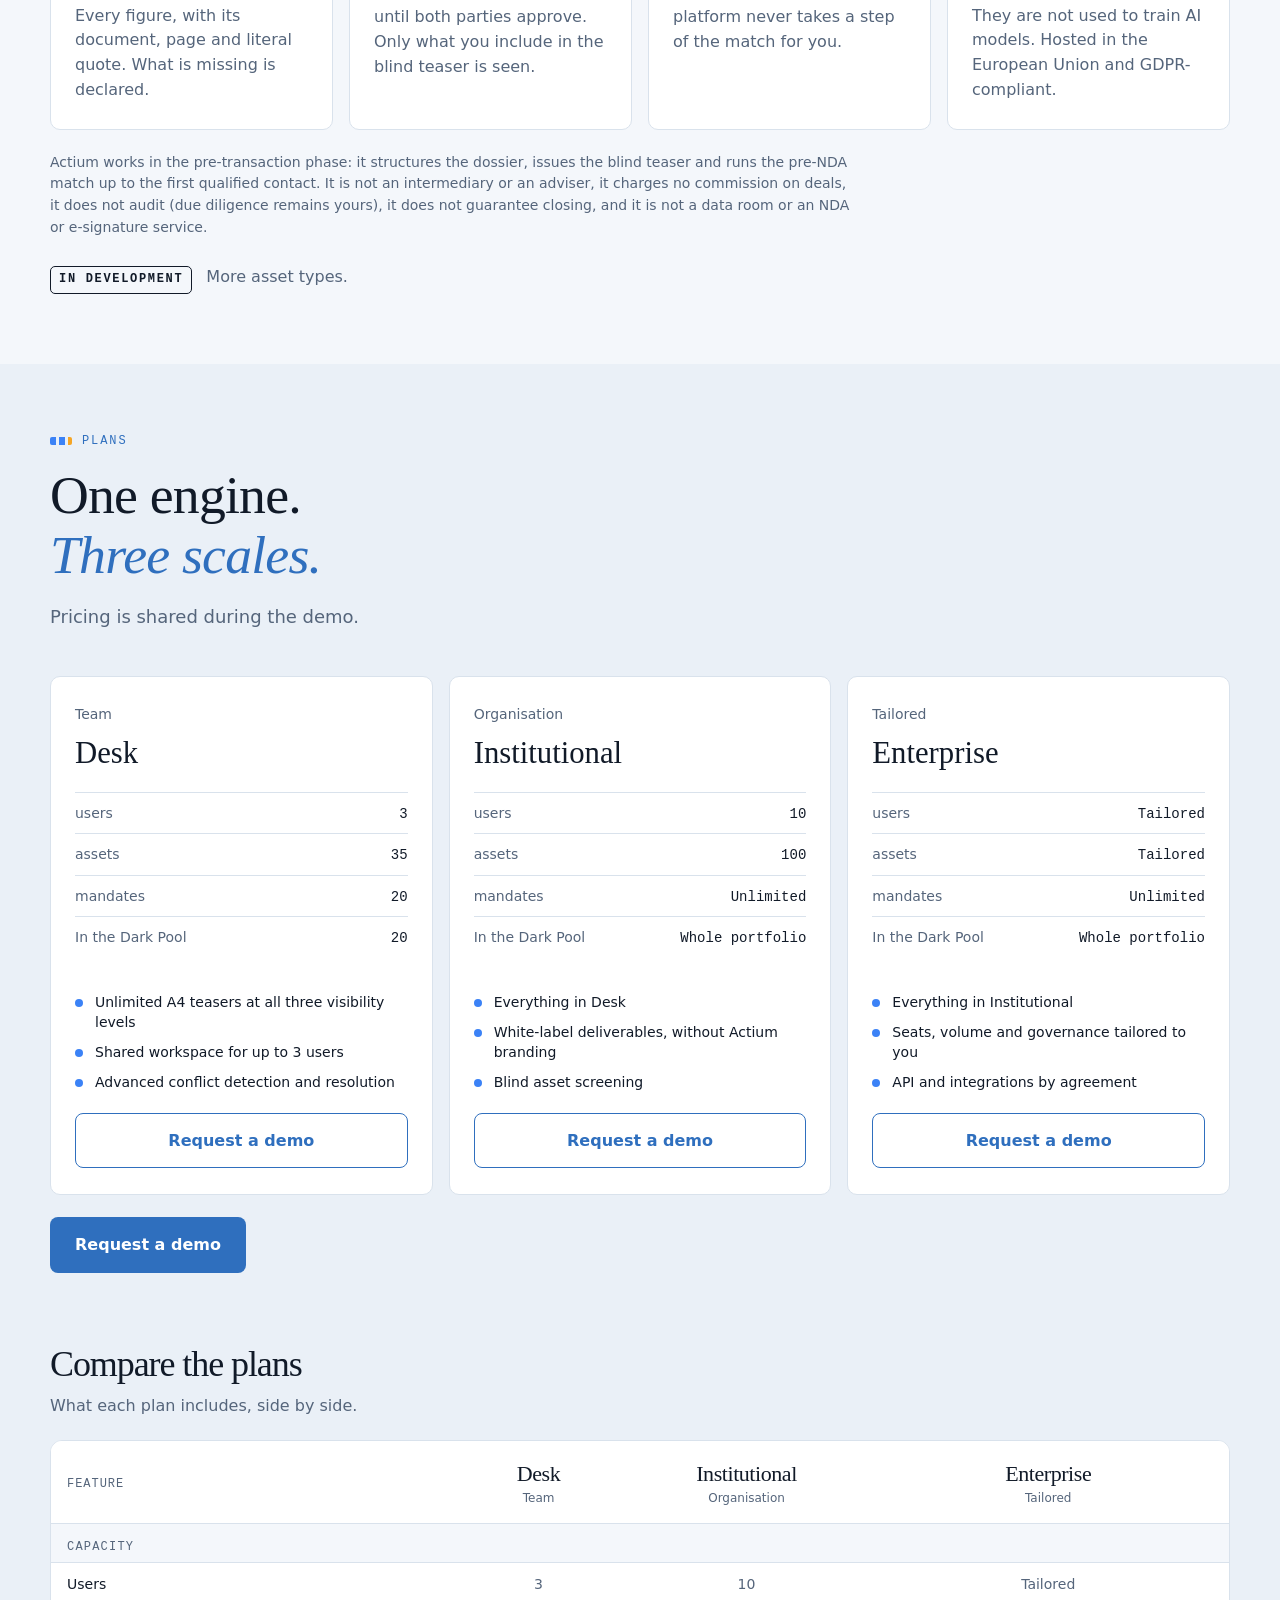
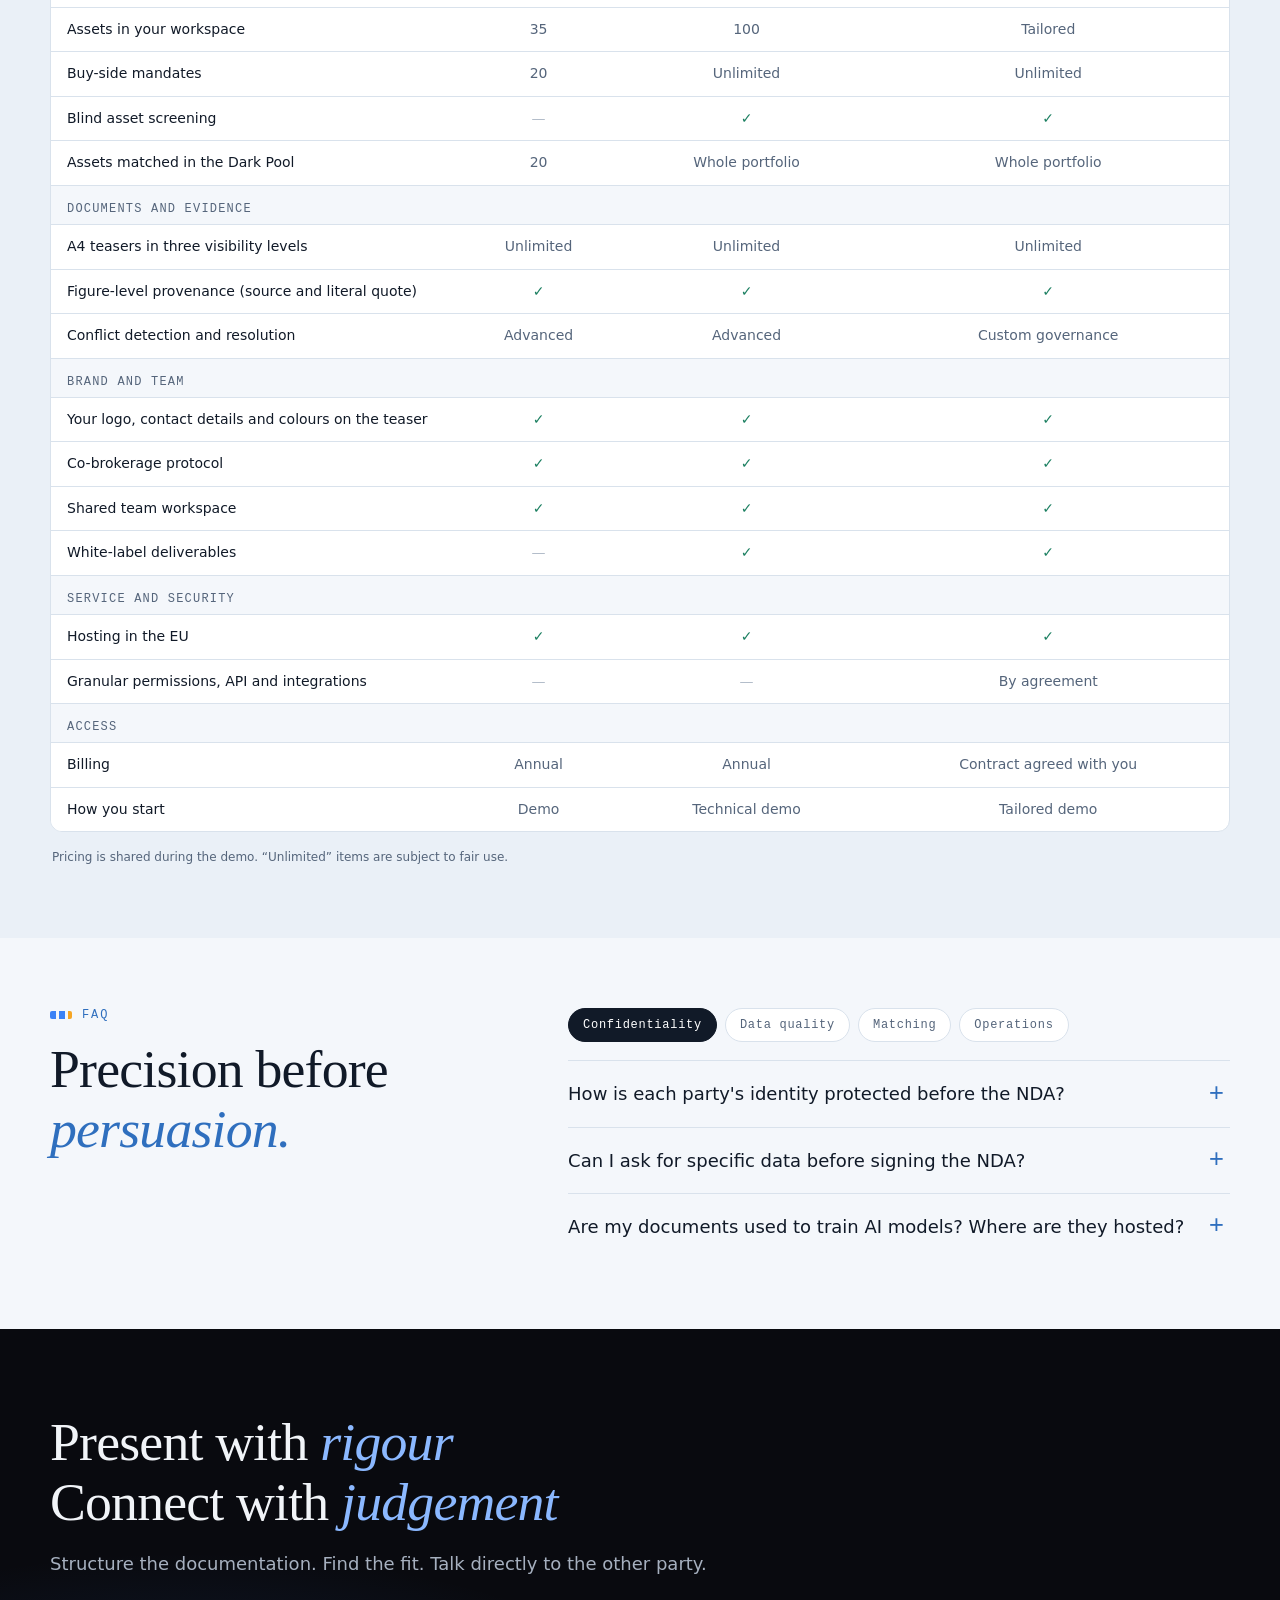
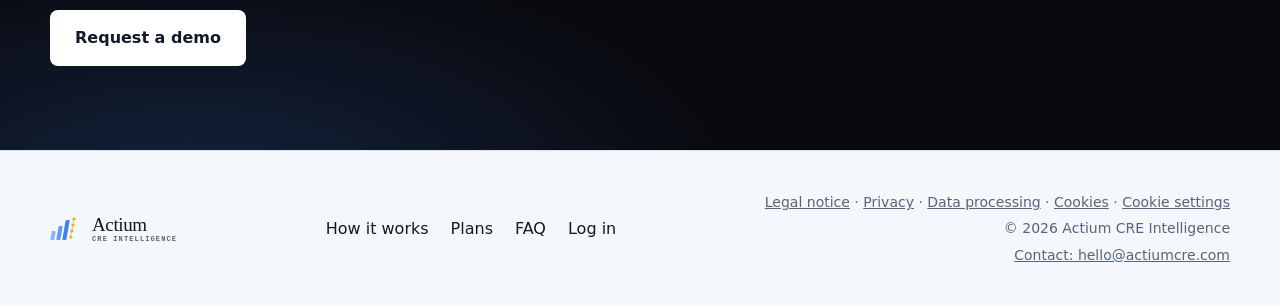
==== commit e0c1dd44: "Pie y política de privacidad: enlace al DPA (legal.actiumcre.com) en ES, EN y FR Co-Authored-By: Cla" ====
--- a/index.html
+++ b/index.html
@@ -376,7 +376,7 @@
           <a href="#faq" data-i18n="nav.faq">FAQ</a>
           <a href="https://app.actiumcre.com/?action=login" data-i18n="nav.login">Iniciar sesión</a>
         </nav>
-        <div class="footer-meta"><span class="footer-legal-links"><a href="/aviso-legal" data-i18n="footer.aviso">Aviso legal</a> · <a href="/privacidad" data-i18n="footer.privacy">Privacidad</a> · <a href="/cookies" data-i18n="footer.cookies">Cookies</a> · <button type="button" class="footer-cookie-btn" id="cookie-settings" data-i18n="footer.cookieSettings">Configurar cookies</button></span><span data-i18n="footer.legal">© 2026 Actium CRE Intelligence</span><a class="footer-contact" href="mailto:hello@actiumcre.com" data-i18n="footer.contact">Contacto: hello@actiumcre.com</a></div>
+        <div class="footer-meta"><span class="footer-legal-links"><a href="/aviso-legal" data-i18n="footer.aviso">Aviso legal</a> · <a href="/privacidad" data-i18n="footer.privacy">Privacidad</a> · <a href="https://legal.actiumcre.com/data-processing-agreement?lang=es" data-i18n="footer.dpa" data-dpa-link rel="noopener">Encargo de tratamiento</a> · <a href="/cookies" data-i18n="footer.cookies">Cookies</a> · <button type="button" class="footer-cookie-btn" id="cookie-settings" data-i18n="footer.cookieSettings">Configurar cookies</button></span><span data-i18n="footer.legal">© 2026 Actium CRE Intelligence</span><a class="footer-contact" href="mailto:hello@actiumcre.com" data-i18n="footer.contact">Contacto: hello@actiumcre.com</a></div>
       </div>
     </footer>
 
